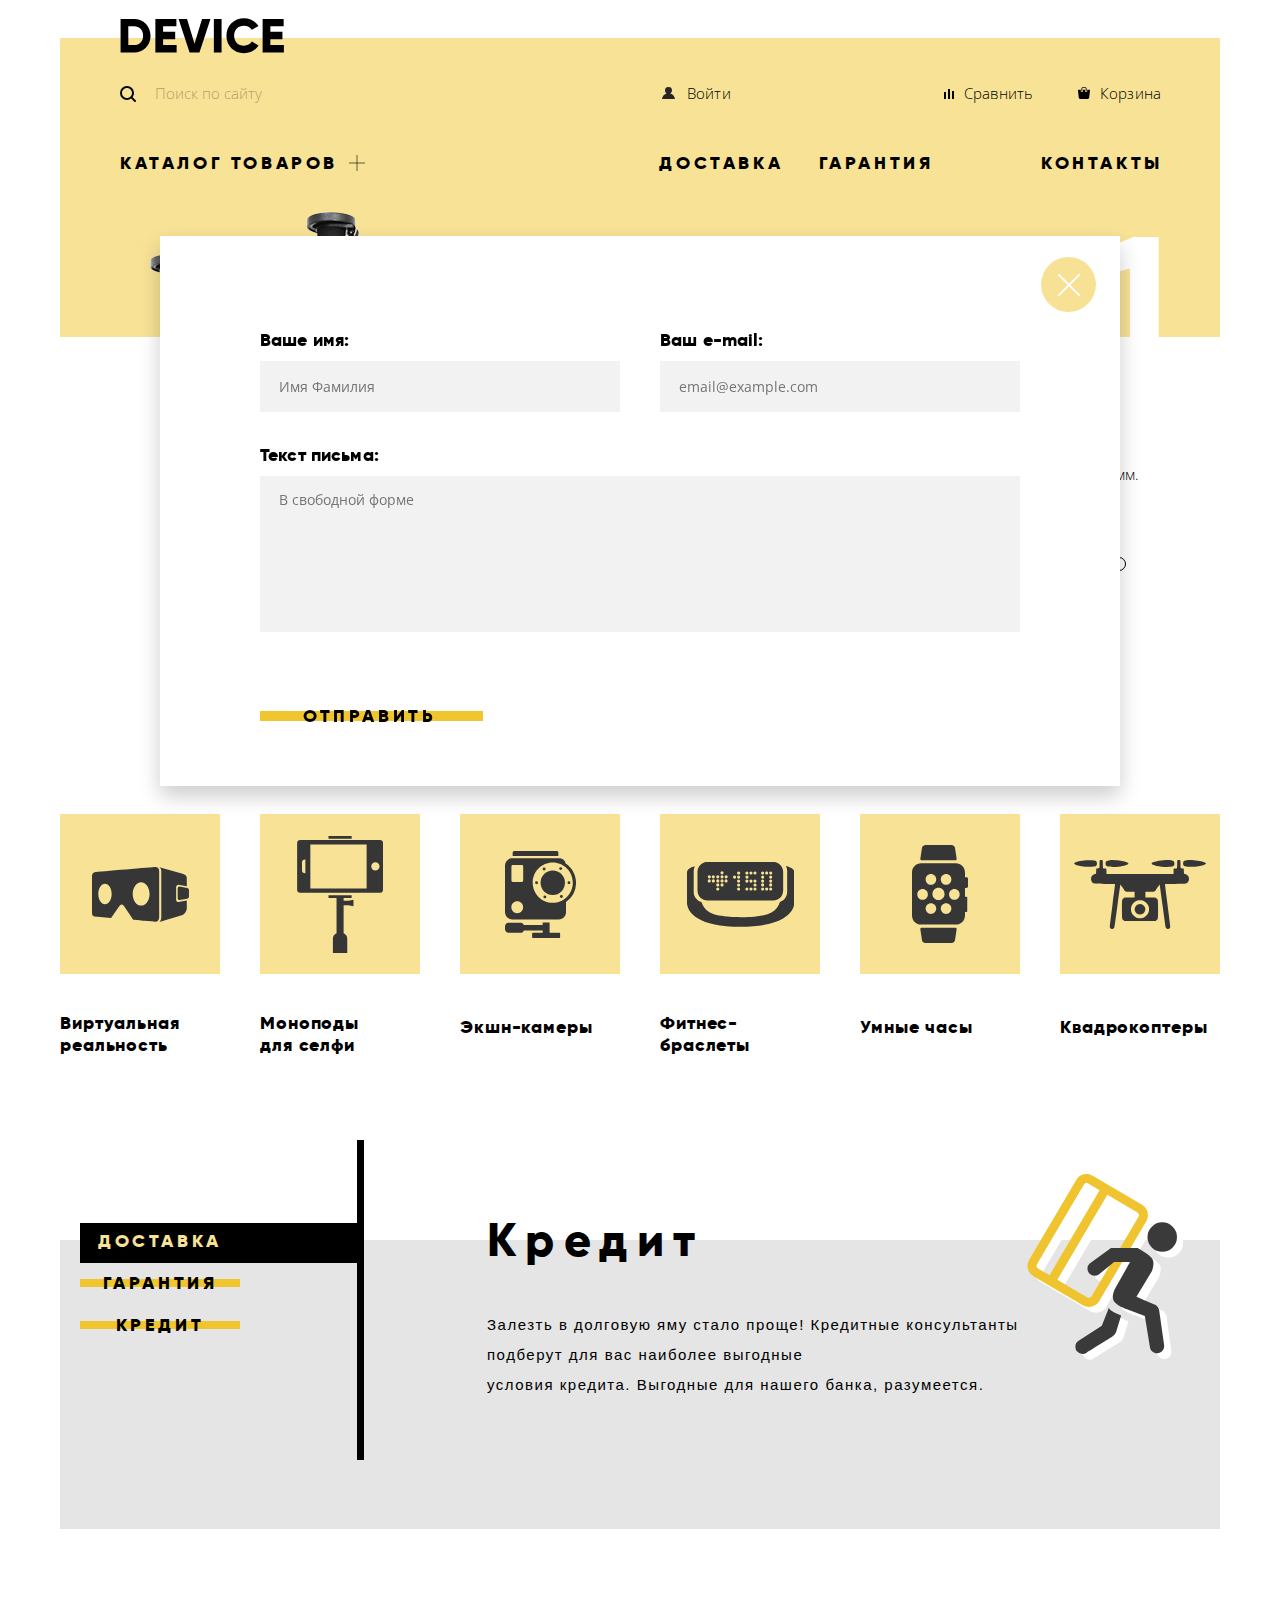
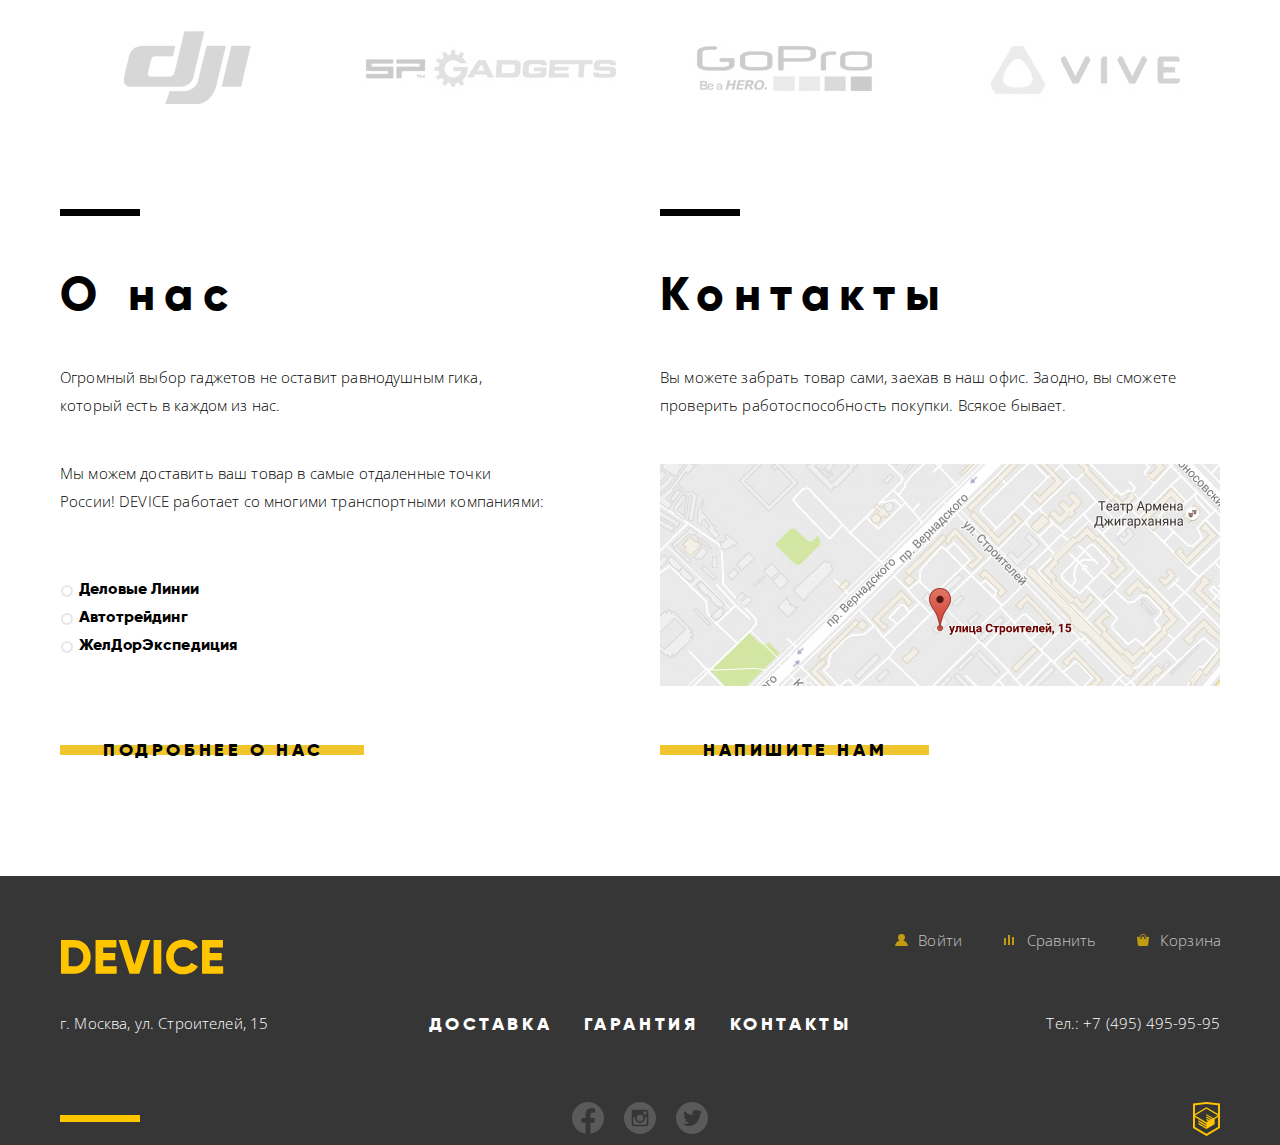
==== index.html @ 2d07f584 "дз Лайф-9 index.html" ====
<!DOCTYPE html>
<html class="page" lang="ru">

<head>
  <meta charset="utf-8">
  <title>HTML Academy: Девайс - Index</title>
  <link rel="icon" href="favicon.ico">
  <link rel="icon" href="img/icon.svg" type="image/svg+xml">
  <link rel="apple-touch-icon" href="img/logo-device-small.png">
  <link rel="manifest" href="manifest.webmanifest">
  <link rel="preconnect" href="https://fonts.gstatic.com">
  <link href="https://fonts.googleapis.com/css2?family=Open+Sans:wght@300;400&display=swap" rel="stylesheet">
  <link rel="stylesheet" href="css/normalize.css">
  <link rel="stylesheet" href="css/style.min.css">
</head>

<body class="page-body">

  <div class="grid-wrap">
    <div class="grid-wrap__main-header">
      <div class="container">
        <header class="main-header">
          <h1 class="visually-hidden">Интернет-магазин гаджетов "DEVICE"</h1>
          <a class="main-header-logo">
            <img class="main-header-logo__img" src="img/black-logo-device.svg" alt="DEVICE" width="164" height="36">
          </a>
          <nav class="user-nav">
            <div class="user-nav__user-item user-nav__user-item--search">
              <form class="user-nav__search" method="get" action="https://echo.htmlacademy.ru">
                <input class="user-nav__search-input" id="search" type="search" name="search"
                  placeholder="Поиск по сайту">
                <button class="user-nav__search-btn" type="submit">Найти</button>
                <label class="user-nav__search-label" for="search">
                  <span class="visually-hidden">Поиск:</span>
                </label>
              </form>
            </div>
            <div class="user-nav__user-item user-nav__user-item--login">
              <a class="user-nav__user-link user-nav__user-link--login" href="#">Войти</a>
            </div>
            <div class="user-nav__user-item user-nav__user-item--compare">
              <a class="user-nav__user-link user-nav__user-link--compare" href="#">Сравнить</a>
            </div>
            <div class="user-nav__user-item user-nav__user-item--cart">
              <a class="user-nav__user-link user-nav__user-link--cart" href="#">Корзина</a>
            </div>
          </nav>

          <nav class="main-nav">
            <ul class="main-nav__list">
              <li class="main-nav__item main-nav__item--catalog">
                <a class="main-nav__link main-nav__link--catalog" href="#">Каталог товаров</a>
                <div class="main-nav__sub-wrap">
                  <ul class="main-nav__sub-list">
                    <li class="main-nav__sub-column">
                      <a class="main-nav__sub-link" href="#">Виртуальная реальность</a>
                      <a class="main-nav__sub-link" href="catalog.html">Моноподы для селфи</a>
                      <a class="main-nav__sub-link" href="#">Экшн-камеры</a>
                    </li>
                    <li class="main-nav__sub-column">
                      <a class="main-nav__sub-link" href="#">Фитнес-браслеты</a>
                      <a class="main-nav__sub-link" href="#">Умные часы</a>
                    </li>
                    <li class="main-nav__sub-column">
                      <a class="main-nav__sub-link" href="#">Квадрокоптеры</a>
                    </li>
                  </ul>
                </div>
              </li>
              <li class="main-nav__item main-nav__item--delivery">
                <a class="main-nav__link main-nav__link--delivery" href="#">Доставка</a>
              </li>
              <li class="main-nav__item main-nav__item--warranty">
                <a class="main-nav__link main-nav__link--warranty" href="#">Гарантия</a>
              </li>
              <li class="main-nav__item main-nav__item--contacts">
                <a class="main-nav__link main-nav__linl--contacts">Контакты</a>
              </li>
            </ul>
          </nav>
        </header>
      </div>
    </div>
    <div class="grid-wrap__main">
      <main class="main-content">
        <div class="container">
          <section class="promo-slider">
            <h2 class="visually-hidden">Промо-слайдер</h2>
            <input class="promo-slider__input visually-hidden" id="promo-control-1" type="radio" name="promo-control"
              checked>
            <input class="promo-slider__input visually-hidden" id="promo-control-2" type="radio" name="promo-control">
            <input class="promo-slider__input visually-hidden" id="promo-control-3" type="radio" name="promo-control">
            <div class="promo-slider__controls">
              <label class="promo-slider__control" for="promo-control-1">
                <span class="visually-hidden">Первый</span>
              </label>
              <label class="promo-slider__control" for="promo-control-2">
                <span class="visually-hidden">Второй слайд</span>
              </label>
              <label class="promo-slider__control" for="promo-control-3">
                <span class="visually-hidden">Третий слайд</span>
              </label>
            </div>

            <div class="promo-slider__item promo-slider__item--01 promo-slider__item--active">
              <div class="promo-slider__img-wrap promo-slider__img-wrap--01">
                <img class="promo-slider__img--01" src="img/promo-slider-1.png" alt="Самая длинная палка для селфи"
                  width="384" height="486">
              </div>
              <div class="promo-slider__descr-wrap promo-slider__descr-wrap--01">
                <span class="promo-slider__descr-num">01</span>
                <h3 class="promo-slider__descr-title promo-slider__descr-title--01">
                  <span>Делай селфи,<br>как Бен Стиллер!</span>
                </h3>
                <p class="promo-slider__descr-text">Самая длинная палка для селфи доступна в нашем магазине.<br> Восемь
                  (Восемь,
                  Карл!) метров длиной и весом
                  всего 5 килограмм.</p>
                <a class="btn-more" href="#">Подробнее</a>
                <ul class="promo-slider__advantages-list--01">
                  <li class="promo-slider__advantages-col">
                    <h4 class="promo-slider__advantages-title">8,5 м</h4>
                    <span class="promo-slider__advantages-descr">Длина палки</span>
                  </li>
                  <li class="promo-slider__advantages-col">
                    <h4 class="promo-slider__advantages-title">5 кг</h4>
                    <span class="promo-slider__advantages-descr">Вес палки</span>
                  </li>
                  <li class="promo-slider__advantages-col">
                    <h4 class="promo-slider__advantages-title">Карбон</h4>
                    <span class="promo-slider__advantages-descr">Материал</span>
                  </li>
                </ul>
              </div>
            </div>
            <div class="promo-slider__item  promo-slider__item--02">
              <div class="promo-slider__img-wrap  promo-slider__img-wrap--02">
                <img class="promo-slider__img--02" src="img/promo-slider-2.png" alt="Фитнес-браслет" width="345"
                  height="485">
              </div>
              <div class="promo-slider__descr-wrap  promo-slider__descr-wrap--02">
                <span class="promo-slider__descr-num">02</span>
                <h3 class="promo-slider__descr-title promo-slider__descr-title--02">
                  <span>Худеем<br>правильно!</span>
                </h3>
                <p class="promo-slider__descr-text">Мотивирующие фитнес-браслеты помогут найти в себе силы<br> не
                  пропускать
                  занятия и соблюдать диету.</p>
                <a class="btn-more" href="#">Подробнее</a>
                <ul class="promo-slider__advantages-list--02">
                  <li class="promo-slider__advantages-col">
                    <h4 class="promo-slider__advantages-title">48 часов</h4>
                    <span class="promo-slider__advantages-descr">Без подзарядки</span>
                  </li>
                </ul>
              </div>
            </div>
            <div class="promo-slider__item  promo-slider__item--03">
              <div class="promo-slider__img-wrap  promo-slider__img-wrap--03">
                <img class="promo-slider__img--03" src="img/promo-slider-3.png" alt="Квадрокоптер" width="526"
                  height="334">
              </div>
              <div class="promo-slider__descr-wrap  promo-slider__descr-wrap--03">
                <span class="promo-slider__descr-num">03</span>
                <h3 class="promo-slider__descr-title promo-slider__descr-title--03">
                  <span>Порхает как бабочка, жалит как пчела!</span>
                </h3>
                <p class="promo-slider__descr-text">
                  Этот обычный, на первый взгляд, квадрокоптер оснащен мощным лазером, замаскированным под стандартную
                  камеру.
                </p>
                <a class="btn-more" href="#">Подробнее</a>
                <ul class="promo-slider__advantages-list--03">
                  <li class="promo-slider__advantages-col">
                    <h4 class="promo-slider__advantages-title">800 м</h4>
                    <span class="promo-slider__advantages-descr">Дальность полёта</span>
                  </li>
                  <li class="promo-slider__advantages-col">
                    <h4 class="promo-slider__advantages-title">50 м</h4>
                    <span class="promo-slider__advantages-descr">Радиус поражения</span>
                  </li>
                </ul>
              </div>
            </div>
          </section>

          <section class="main-goods">
            <h2 class="visually-hidden">Популярные товары</h2>
            <ul class="main-goods__list">
              <li class="main-goods__item">
                <a class="main-goods__item-link" href="#">
                  <div class="main-goods__item-wrap main-goods__item-wrap--vr">
                    <img class="main-goods__item-img" src="img/main-goods-vr.svg" alt="Очки VR" width="97" height="55">
                  </div>
                  <span class="main-goods__item-name">Виртуальная реальность</span>
                </a>
              </li>
              <li class="main-goods__item">
                <a class="main-goods__item-link" href="catalog.html">
                  <div class="main-goods__item-wrap  main-goods__item-wrap--selfie">
                    <img class="main-goods__item-img" src="img/main-goods-selfie.svg" alt="Монопод" width="86"
                      height="117">
                  </div>
                  <span class="main-goods__item-name">Моноподы<br> для селфи</span>
                </a>
              </li>
              <li class="main-goods__item">
                <a class="main-goods__item-link" href="#">
                  <div class="main-goods__item-wrap  main-goods__item-wrap--cam">
                    <img class="main-goods__item-img" src="img/main-goods-camera.svg" alt="Экшн-камера" width="71"
                      height="87">
                  </div>
                  <span class="main-goods__item-name">Экшн-камеры</span>
                </a>
              </li>
              <li class="main-goods__item">
                <a class="main-goods__item-link" href="#">
                  <div class="main-goods__item-wrap  main-goods__item-wrap--fit">
                    <img class="main-goods__item-img" src="img/main-goods-fitness.svg" alt="Фитнес-браслет" width="107"
                      height="65">
                  </div>
                  <span class="main-goods__item-name">Фитнес-браслеты</span>
                </a>
              </li>
              <li class="main-goods__item">
                <a class="main-goods__item-link" href="#">
                  <div class="main-goods__item-wrap  main-goods__item-wrap--watch">
                    <img class="main-goods__item-img" src="img/main-goods-watch.svg" alt="Умные часы" width="56"
                      height="98">
                  </div>
                  <span class="main-goods__item-name">Умные часы</span>
                </a>
              </li>
              <li class="main-goods__item">
                <a class="main-goods__item-link" href="#">
                  <div class="main-goods__item-wrap  main-goods__item-wrap--copter">
                    <img class="main-goods__item-img" src="img/main-goods-copter.svg" alt="Квадрокоптер" width="132"
                      height="69">
                  </div>
                  <span class="main-goods__item-name">Квадрокоптеры</span>
                </a>
              </li>
            </ul>
          </section>
        </div>



        <div class="container">
          <section class="services-accordion">
            <div class="services-accordion-wrap">
              <h2 class="visually-hidden">Наши сервисы</h2>

              <div class="services-accordion__controls-wrap">
                <input class="services-accordion__input  visually-hidden" id="services-control-1" type="radio"
                  name="services-control" checked>
                <input class="services-accordion__input  visually-hidden" id="services-control-2" type="radio"
                  name="services-control">
                <input class="services-accordion__input  visually-hidden" id="services-control-3" type="radio"
                  name="services-control">

                <div class="services-accordion__controls">
                  <label class="services-accordion__control services-accordion__control--active"
                    for="services-control-1">Доставка</label>
                  <label class="services-accordion__control" for="services-control-2">Гарантия</label>
                  <label class="services-accordion__control" for="services-control-3">Кредит</label>
                </div>
              </div>

              <div class="services-accordion__item  services-accordion__item--delivery">
                <h3 class="services-accordion__item-title">Доставка</h3>
                <p class="services-accordion__item-text">Мы с удовольствием доставим ваш товар прямо к вашему<br>
                  подъезду
                  совершенно бесплатно! Ведь мы неплохо
                  <br>
                  заработаем, поднимая его на ваш этаж.
                </p>
              </div>
              <div class="services-accordion__item  services-accordion__item--warranty ">
                <h3 class="services-accordion__item-title">Гарантия</h3>
                <p class="services-accordion__item-text">Если из-за возгорания купленного у нас товара у вас сгорит дом
                  &mdash;<br> не переживайте, мы выдадим вам
                  новый.<br>Товар, не дом, конечно же.</p>
              </div>
              <div class="services-accordion__item  services-accordion__item--credit services-accordion__item--active">
                <h3 class="services-accordion__item-title">Кредит</h3>
                <p class="services-accordion__item-text">Залезть в долговую яму стало проще! Кредитные консультанты<br>
                  подберут
                  для вас наиболее выгодные<br> условия
                  кредита. Выгодные для нашего банка, разумеется.</p>
              </div>
            </div>
          </section>
        </div>


        <div class="container">
          <section class="main-brands">
            <h2 class="visually-hidden">Популярные бренды</h2>
            <ul class="main-brands__list">
              <li class="main-brands__item">
                <a class="main-brands__link  main-brands__link--dji" href="#">
                  DJI
                </a>
              </li>
              <li class="main-brands__item">
                <a class="main-brands__link  main-brands__link--spg" href="#">
                  SP Gadgets
                </a>
              </li>
              <li class="main-brands__item">
                <a class="main-brands__link  main-brands__link--gopro" href="#">
                  GoPro
                </a>
              </li>
              <li class="main-brands__item">
                <a class="main-brands__link  main-brands__link--vive" href="#">
                  Vive
                </a>
              </li>
            </ul>
          </section>

          <section class="main-info-wrap">
            <h2 class="visually-hidden">Информация о "DEVICE"</h2>
            <article class="main-info">
              <h3 class="main-info__title">О нас</h3>
              <div class="main-info__descr">
                <p class="main-info__descr-text">Огромный выбор гаджетов не оставит равнодушным гика,<br> который есть в
                  каждом из нас.</p>
                <p class="main-info__descr-text">Мы можем доставить ваш товар в самые отдаленные точки<br> России!
                  DEVICE
                  работает со многими транспортными компаниями:</p>
              </div>
              <ul class="main-info__delivery-list">
                <li class="main-info__delivery-item">Деловые Линии</li>
                <li class="main-info__delivery-item">Автотрейдинг</li>
                <li class="main-info__delivery-item">ЖелДорЭкспедиция</li>
              </ul>
              <a class="btn-about" href="#">Подробнее о нас</a>
            </article>

            <section class="main-contacts">
              <h3 class="main-contacts__title">Контакты</h3>
              <p class="main-contacts__text">Вы можете забрать товар сами, заехав в наш офис. Заодно, вы сможете
                проверить
                работоспособность покупки.
                Всякое бывает.</p>
              <a class="main-contacts__map" href="#">
                <img class="main-contacts__map-img" src="img/main-contacts-map.jpg" alt="г. Москва, ул. Строителей, 15"
                  width="560" height="222">
              </a>
              <a class="main-contacts__btn btn-write-us" href="#">Напишите нам</a>
            </section>
          </section>
        </div>
      </main>
    </div>
    <div class="grid-wrap__main-footer">
      <footer class="main-footer">
        <div class="container">
          <div class="main-footer__logo-user-nav">
            <div class="main-footer__logo">
              <a class="main-footer__logo-link"><img class="main-footer__logo-img" src="img/yellow-logo-device.svg"
                  alt="DEVICE" width="164" height="36"></a>
            </div>
            <ul class="main-footer__user-list">
              <li class="main-footer__user-item  main-footer__user-item--login">
                <a class="main-footer__user-link  main-footer__user-link--login" href="#">Войти</a>
              </li>
              <li class="main-footer__user-item  main-footer__user-item--compare">
                <a class="main-footer__user-link  main-footer__user-link--compare" href="#">Сравнить</a>
              </li>
              <li class="main-footer__user-item  main-footer__user-item--cart">
                <a class="main-footer__user-link  main-footer__user-link--cart" href="#">Корзина</a>
              </li>
            </ul>
          </div>

          <div class="main-footer__address-services-tel">
            <address class="main-footer__address">
              г. Москва, ул. Строителей, 15
            </address>
            <div class="main-footer__services">
              <a class="main-footer__services-link  main-footer__services-link--delivery" href="#">Доставка</a>
              <a class="main-footer__services-link  main-footer__services-link--warranty" href="#">Гарантия</a>
              <a class="main-footer__services-link  main-footer__services-link--contacts" href="#">Контакты</a>
            </div>
            <a class="main-footer__phone" href="tel:+74954959595">Тел.: +7 (495) 495-95-95</a>
          </div>

          <div class="main-footer__social-copyright">
            <ul class="main-footer__social-list">
              <li class="main-footer__social-item">
                <a class="main-footer__social-link  main-footer__social-link--fb" href="#">
                  <svg width="32" height="32" viewBox="0 0 32 32" fill="none" xmlns="http://www.w3.org/2000/svg">
                    <path
                      d="M31.9973 16C31.9973 7.16267 24.8347 0 15.9987 0C7.16267 0 0 7.16267 0 16C0 23.984 5.85067 30.6027 13.4987 31.8027V20.624H9.43733V15.9987H13.4987V12.4747C13.4987 8.464 15.888 6.24933 19.5413 6.24933C21.292 6.24933 23.1227 6.56133 23.1227 6.56133V10.4987H21.1067C19.12 10.4987 18.5 11.732 18.5 12.9973V16H22.9373L22.228 20.6253H18.5V31.804C26.148 30.604 31.9987 23.9853 31.9987 16H31.9973Z"
                      fill="white" fill-opacity="0.3" />
                  </svg>
                  <span class="visually-hidden">Фейсбук</span>
                </a>
              </li>
              <li class="main-footer__social-item">
                <a class="main-footer__social-link  main-footer__social-link--inst" href="#">
                  <svg width="32" height="32" viewBox="0 0 32 32" fill="none" xmlns="http://www.w3.org/2000/svg">
                    <path
                      d="M21 16C21 17.3261 20.4732 18.5979 19.5355 19.5355C18.5979 20.4732 17.3261 21 16 21C14.6739 21 13.4021 20.4732 12.4645 19.5355C11.5268 18.5979 11 17.3261 11 16C11 15.715 11.03 15.4367 11.0817 15.1667H9.33333V21.8283C9.33333 22.2917 9.70833 22.6667 10.1717 22.6667H21.83C22.0521 22.6662 22.2649 22.5777 22.4217 22.4205C22.5786 22.2634 22.6667 22.0504 22.6667 21.8283V15.1667H20.9183C20.97 15.4367 21 15.715 21 16ZM16 19.3333C16.4378 19.3332 16.8714 19.2469 17.2759 19.0792C17.6803 18.9116 18.0478 18.6659 18.3574 18.3562C18.6669 18.0465 18.9124 17.6789 19.0799 17.2743C19.2473 16.8698 19.3334 16.4362 19.3333 15.9983C19.3332 15.5605 19.2469 15.1269 19.0792 14.7225C18.9116 14.318 18.6659 13.9505 18.3562 13.641C18.0465 13.3314 17.6789 13.0859 17.2743 12.9185C16.8698 12.751 16.4362 12.6649 15.9983 12.665C15.1141 12.6652 14.2661 13.0167 13.641 13.6421C13.0158 14.2676 12.6648 15.1157 12.665 16C12.6652 16.8843 13.0167 17.7322 13.6421 18.3574C14.2676 18.9825 15.1157 19.3336 16 19.3333ZM20 12.5H21.9983C22.1311 12.5 22.2584 12.4474 22.3525 12.3537C22.4465 12.2599 22.4996 12.1328 22.5 12V10.0017C22.5 9.86862 22.4471 9.74102 22.3531 9.64693C22.259 9.55285 22.1314 9.5 21.9983 9.5H20C19.8669 9.5 19.7393 9.55285 19.6453 9.64693C19.5512 9.74102 19.4983 9.86862 19.4983 10.0017V12C19.5 12.275 19.725 12.5 20 12.5ZM16 0C11.7565 0 7.68687 1.68571 4.68629 4.68629C1.68571 7.68687 0 11.7565 0 16C0 20.2435 1.68571 24.3131 4.68629 27.3137C7.68687 30.3143 11.7565 32 16 32C18.1012 32 20.1817 31.5861 22.1229 30.7821C24.0641 29.978 25.828 28.7994 27.3137 27.3137C28.7994 25.828 29.978 24.0641 30.7821 22.1229C31.5861 20.1817 32 18.1012 32 16C32 13.8989 31.5861 11.8183 30.7821 9.87706C29.978 7.93586 28.7994 6.17203 27.3137 4.68629C25.828 3.20055 24.0641 2.022 22.1229 1.21793C20.1817 0.413852 18.1012 0 16 0ZM24.3333 22.4817C24.3333 23.5 23.5 24.3333 22.4817 24.3333H9.51833C8.5 24.3333 7.66667 23.5 7.66667 22.4817V9.51833C7.66667 8.5 8.5 7.66667 9.51833 7.66667H22.4817C23.5 7.66667 24.3333 8.5 24.3333 9.51833V22.4817Z"
                      fill="white" fill-opacity="0.3" />
                  </svg>
                  <span class="visually-hidden">Инстаграм</span>
                </a>
              </li>
              <li class="main-footer__social-item">
                <a class="main-footer__social-link  main-footer__social-link--tw" href="#">
                  <svg width="32" height="32" viewBox="0 0 32 32" fill="none" xmlns="http://www.w3.org/2000/svg">
                    <path
                      d="M16 32C13.8333 32 11.7604 31.5781 9.78125 30.7344C7.80208 29.8906 6.09896 28.7552 4.67188 27.3281C3.24479 25.901 2.10938 24.1979 1.26562 22.2188C0.421875 20.2396 0 18.1667 0 16C0 13.8333 0.421875 11.7604 1.26562 9.78125C2.10938 7.80208 3.24479 6.09896 4.67188 4.67188C6.09896 3.24479 7.80208 2.10938 9.78125 1.26562C11.7604 0.421875 13.8333 0 16 0C18.1667 0 20.2396 0.421875 22.2188 1.26562C24.1979 2.10938 25.901 3.24479 27.3281 4.67188C28.7552 6.09896 29.8906 7.80208 30.7344 9.78125C31.5781 11.7604 32 13.8333 32 16C32 18.1667 31.5781 20.2396 30.7344 22.2188C29.8906 24.1979 28.7552 25.901 27.3281 27.3281C25.901 28.7552 24.1979 29.8906 22.2188 30.7344C20.2396 31.5781 18.1667 32 16 32ZM25.4062 8C25.2812 8.0625 25.0938 8.17708 24.8438 8.34375L24.2344 8.75L23.6562 9.0625L23 9.28125C22.2292 8.42708 21.2812 8 20.1562 8C17.7188 8 16.5 9.02083 16.5 11.0625V12.9062C13.1458 12.7396 10.5729 11.5104 8.78125 9.21875C8.26042 9.76042 8 10.3542 8 11C8 12.375 8.51042 13.4167 9.53125 14.125C9.40625 14.125 9.22917 14.1354 9 14.1562C8.77083 14.1771 8.58854 14.1771 8.45312 14.1562C8.31771 14.1354 8.16667 14.0833 8 14C8 14.9583 8.25521 15.7552 8.76562 16.3906C9.27604 17.026 9.97917 17.4375 10.875 17.625C10.6667 17.875 10.375 18 10 18C9.66667 18 9.375 17.9062 9.125 17.7188C9.125 18.5312 9.51562 19.1615 10.2969 19.6094C11.0781 20.0573 11.9583 20.2917 12.9375 20.3125C12.5625 20.875 12.0156 21.2969 11.2969 21.5781C10.5781 21.8594 9.8125 22 9 22C8.70833 22 8.30729 21.9271 7.79688 21.7812C7.28646 21.6354 7.02083 21.5625 7 21.5625C7.33333 22.2292 8.01562 22.8021 9.04688 23.2812C10.0781 23.7604 11.3854 24 12.9688 24C14.3646 24 15.6667 23.7552 16.875 23.2656C18.0833 22.776 19.1146 22.125 19.9688 21.3125C20.8229 20.5 21.5573 19.5729 22.1719 18.5312C22.7865 17.4896 23.2448 16.4115 23.5469 15.2969C23.849 14.1823 24 13.0833 24 12C24 11.9583 24.125 11.8698 24.375 11.7344C24.625 11.599 24.9167 11.4167 25.25 11.1875C25.5833 10.9583 25.8333 10.7188 26 10.4688C24.875 10.4688 24.125 10.4896 23.75 10.5312C24.4792 10.0938 25.0312 9.25 25.4062 8Z"
                      fill="white" fill-opacity="0.3" />
                  </svg>
                  <span class="visually-hidden">Твиттер</span>
                </a>
              </li>
            </ul>
            <a class="main-footer__copyright" href="https://htmlacademy.ru/intensive/htmlcss">
              <svg version="1.1" id="Layer_1" xmlns="http://www.w3.org/2000/svg"
                xmlns:xlink="http://www.w3.org/1999/xlink" x="0px" y="0px" width="26.943px" height="34.09px"
                viewBox="0 0 26.943 34.09" enable-background="new 0 0 26.943 34.09" xml:space="preserve" fill="#ffc600">
                <path
                  d="M13.62,0.017L13.472,0L0,1.412v24.661l13.473,8.017l13.43-7.99l0.042-0.025V1.412L13.62,0.017z M25.019,12.127L13.495,5.334 L13.494,5.23l-0.087,0.05l-0.088-0.056v0.109L1.925,12.118V3.147l11.548-1.212l11.547,1.212V12.127z M13.405,6.787L24.923,13.5 l-4.479,2.64l-7.093-4.221l-0.014,1.415l5.904,3.513l-0.86,0.507l-5.03-2.992l-0.014,1.415l3.827,2.275l-0.782,0.523l-3.031-1.787 l-0.014,1.413l1.853,1.091l-1.8,1.081L2.034,13.622L13.405,6.787z M1.925,15.127l11.411,6.791l0.016,1.044L5.41,18.234L5.395,19.65 l7.979,4.795l0.018,1.076l-7.973-4.74l-0.013,1.414l8.021,4.822l0.046,0.025l8.143-4.872l-0.011-5.177l3.415-2.036v10.021 L13.472,31.85L1.925,24.979V15.127z" />
              </svg>
              <span class="visually-hidden">HTML Academy</span>
            </a>
          </div>
        </div>
      </footer>
    </div>
  </div>

  <section class="popup-write-us">
    <h2 class="visually-hidden">Форма для обратной связи</h2>
    <div class="popup-write-us__wrap">
      <form class="popup-form" method="post" action="https://echo.htmlacademy.ru">
        <div class="popup-input-wrap  popup-input-wrap--name">
          <label class="popup-input-wrap__label" for="user-name">Ваше имя:</label>
          <input class="popup-input-wrap__input" type="text" id="user-name" name="user-name" placeholder="Имя Фамилия">
        </div>
        <div class="popup-input-wrap  popup-input-wrap--email">
          <label class="popup-input-wrap__label" for="user-email">Ваш e-mail:</label>
          <input class="popup-input-wrap__input" type="email" id="user-email" name="user-email"
            placeholder="email@example.com">
        </div>
        <div class="popup-input-wrap  popup-input-wrap--message">
          <label class="popup-input-wrap__label" for="user-message">Текст письма:</label>
          <textarea class="popup-input-wrap__textarea" id="user-message" name="user-message"
            placeholder="В свободной форме"></textarea>
        </div>
        <button class="btn-popup" type="submit">Отправить</button>
      </form>
      <button class="popup-write-us__close" type="button">
        <span class="visually-hidden">Закрыть</span>
      </button>
    </div>
  </section>

  <section class="popup-map">
    <h2 class="visually-hidden">Карта проезда</h2>
    <div class="popup-map__wrap">
      <iframe
        src="https://www.google.com/maps/embed?pb=!1m18!1m12!1m3!1d2249.112436988893!2d37.52821835204128!3d55.687032925863!2m3!1f0!2f0!3f0!3m2!1i1024!2i768!4f13.1!3m3!1m2!1s0x46b54cf65f5c8955%3A0x694710ccd55501e!2z0YPQuy4g0KHRgtGA0L7QuNGC0LXQu9C10LksIDE1LCDQnNC-0YHQutCy0LAsIDExOTMxMQ!5e0!3m2!1sru!2sru!4v1522064816436"
        width="994" height="593" style="border:0" allowfullscreen></iframe>
      <button class="popup-map__close" type="button">
        <span class="visually-hidden">Закрыть</span>
      </button>
    </div>
  </section>

</body>

</html>
---- css/style.min.css ----
@font-face{font-weight:800;font-family:Gilroy;font-style:normal;src:url(../fonts/gilroyextrabold.woff2) format("woff2"),url(../fonts/gilroyextrabold.woff) format("woff")}@font-face{font-weight:300;font-family:Gilroy;font-style:normal;src:url(../fonts/gilroylight.woff2) format("woff2"),url(../fonts/gilroylight.woff) format("woff")}:root{--basic-black:#000000;--basic-white:#ffffff;--special-yellow:#f7e296;--special-yellow-dark:#f0c52e;--special-dark:#363636;--basic-grey:#e5e5e5;--dark-grey:#dcdcdc;--special-grey:#ebebeb;--unit-grey:#f2f2f2;--unit-grey-dark:#eaeaea;--unit-red:#f6dada;--unit-grey-light:#e6e6e6;--grey-disabled:#a6a6a6;--unit-yellow:#ffc600;--popup-shadow:rgba(0, 0, 0, 0.2);--popup-map-shadow:rgba(0, 0, 0, 0.2);--toggle-color:#c4c4c4;--bar-color:#91C92F;--toggle-boxshadow-color:rgba(0, 0, 0, 0.18)}*{-webkit-box-sizing:border-box;box-sizing:border-box}.visually-hidden{position:absolute;width:1px;height:1px;margin:-1px;padding:0;overflow:hidden;border:0;clip:rect(0 0 0 0)}.page-body{font-weight:300;font-size:15px;line-height:30px;font-family:"Open Sans",Arial,sans-serif;color:var(--basic-black);letter-spacing:.01em;background-color:var(--basic-white)}.catalog{font-weight:300;font-size:15px;line-height:30px;font-family:"Open Sans",Arial,sans-serif;color:var(--basic-black);letter-spacing:.01em;background-color:var(--basic-white)}.grid-wrap{display:-ms-grid;display:grid;-ms-grid-rows:-webkit-min-content 1fr -webkit-min-content;-ms-grid-rows:min-content 1fr min-content;grid-template-rows:-webkit-min-content 1fr -webkit-min-content;grid-template-rows:min-content 1fr min-content}a{text-decoration:none}.container{width:1160px;margin:0 auto}.main-header{color:var(--basic-black);background-color:var(--special-yellow);background-image:-o-linear-gradient(top,var(--basic-white) 38px,var(--special-yellow) 38px);background-image:linear-gradient(to bottom,var(--basic-white) 38px,var(--special-yellow) 38px)}.main-header-logo{cursor:pointer;display:block;padding:18px 60px 15px}.main-header-logo:focus,.main-header-logo:hover{opacity:.6;-webkit-transition:all .2 linear;-o-transition:all .2 linear;transition:all .2 linear}.main-header-logo:active{opacity:.3}.main-header-logo__img{width:164px;height:36px}.user-nav{display:-webkit-box;display:-ms-flexbox;display:flex;flex-wrap:wrap;-webkit-box-pack:justify;-ms-flex-pack:justify;justify-content:space-between;width:1160px;padding:0 60px;margin-bottom:40px}.user-nav__user-item--search{width:542px;-webkit-box-sizing:border-box;box-sizing:border-box}.user-nav__search{position:relative;padding-left:25px}.user-nav__search-label{position:absolute;top:8px;left:0;width:20px;height:20px;background-image:url(../img/search.svg);background-repeat:no-repeat;cursor:pointer}.user-nav__search-label::before{content:"";position:absolute;bottom:-12px;left:0;display:none;width:400px;height:2px;background-color:var(--basic-black)}.user-nav__search-input{position:relative;width:320px;height:30px;margin-left:10px;padding:0;font-weight:300;font-size:15px;line-height:30px;font-family:"Open Sans",Arial,sans-serif;color:var(--basic-black);background-color:transparent;border:none;outline:0;cursor:pointer}.user-nav__search-input::-webkit-input-placeholder{color:var(--basic-black);opacity:.3}.user-nav__search-input::-moz-placeholder{color:var(--basic-black);opacity:.3}.user-nav__search-input:-ms-input-placeholder{color:var(--basic-black);opacity:.3}.user-nav__search-input::-ms-input-placeholder{color:var(--basic-black);opacity:.3}.user-nav__search-input::placeholder{color:var(--basic-black);opacity:.3}.user-nav__search-input:hover::-webkit-input-placeholder{color:var(--basic-black);opacity:.6}.user-nav__search-input:hover::-moz-placeholder{color:var(--basic-black);opacity:.6}.user-nav__search-input:hover:-ms-input-placeholder{color:var(--basic-black);opacity:.6}.user-nav__search-input:hover::-ms-input-placeholder{color:var(--basic-black);opacity:.6}.user-nav__search-input:hover::placeholder{color:var(--basic-black);opacity:.6}.user-nav__search-input:focus::-webkit-input-placeholder{font-size:0}.user-nav__search-input:focus::-moz-placeholder{font-size:0}.user-nav__search-input:focus:-ms-input-placeholder{font-size:0}.user-nav__search-input:focus::-ms-input-placeholder{font-size:0}.user-nav__search-input:focus::placeholder{font-size:0}.user-nav__search-input:focus~.user-nav__search-label::before{display:block}.user-nav__search-input:focus~.user-nav__search-btn{z-index:0;opacity:1}.user-nav__search-btn{position:absolute;top:-9px;left:330px;z-index:-1;width:85px;margin-top:auto;margin-bottom:auto;padding-top:14px;padding-bottom:14px;background:0 0;background-color:transparent;border:2px solid var(--basic-black);cursor:pointer;opacity:0}.user-nav__search-btn:hover{color:var(--basic-white);background-color:var(--basic-black);-webkit-transition:all .1s linear;-o-transition:all .1s linear;transition:all .1s linear}.user-nav__search-btn:focus{z-index:0;color:var(--basic-white);background-color:var(--basic-black);opacity:1;-webkit-transition:all .1s linear;-o-transition:all .1s linear;transition:all .1s linear}.user-nav__search-btn:active{color:var(--basic-white);opacity:.3}.user-nav__search-btn:focus~.user-nav__search-label::before{display:block}.user-nav__user-link{position:relative;color:var(--basic-dark)}.user-nav__user-link:hover{opacity:.6}.user-nav__user-link:hover::before{opacity:.6}.user-nav__user-link:active{opacity:.3}.user-nav__user-link:active::before{opacity:.3}.user-nav__user-link::before{content:"";position:absolute;width:13px;height:12px;background-repeat:no-repeat}.user-nav__user-item--login{width:282px;padding-left:25px;-webkit-box-sizing:border-box;box-sizing:border-box}.user-nav__user-item--compare{width:134px;padding-left:20px}.user-nav__user-item--cart{width:82px;padding-left:22px}.user-nav__user-link--login::before{bottom:4px;left:-25px;background-image:url(../img/black-user.svg)}.user-nav__user-link--profile::before{bottom:4px;left:-25px;background-image:url(../img/black-user.svg)}.user-nav__user-link--compare::before{bottom:2px;left:-20px;background-image:url(../img/black-compare.svg)}.user-nav__user-link--cart::before{bottom:4px;left:-22px;background-image:url(../img/black-cart.svg)}.user-nav__user-link--logout{margin-left:15px;color:var(--basic-black);opacity:.3}.user-nav__user-link--logout:hover{color:var(--basic-black);opacity:.6}.user-nav__user-link--logout:active{color:var(--basic-black);opacity:.1}.main-nav{padding:0 60px 13px}.main-nav__list{list-style:none;margin:0;padding:0;display:-webkit-box;display:-ms-flexbox;display:flex;-webkit-box-pack:justify;-ms-flex-pack:justify;justify-content:space-between;flex-wrap:wrap}.main-nav__link{font-weight:800;font-size:18px;line-height:24px;font-family:Gilroy,Arial,sans-serif;color:var(--basic-black);text-transform:uppercase;letter-spacing:.2em;cursor:pointer}.main-nav__link:hover{opacity:.6}.main-nav__link:active{opacity:.3}.main-nav__item--catalog{width:539px}.main-nav__item--delivery{width:159px}.main-nav__item--warranty{width:222px}.main-nav__item--contacts{width:119px}.main-nav__link--catalog{position:relative}.main-nav__link--catalog::before{content:"";position:absolute;right:-27px;bottom:10px;width:16px;height:2px;background-color:var(--basic-black);opacity:.3}.main-nav__link--catalog::after{content:"";position:absolute;right:-20px;bottom:3px;width:2px;height:16px;background-color:var(--basic-black);opacity:.3}.main-nav__item--catalog{position:relative}.main-nav__link--catalog{position:relative}.main-nav__sub-wrap{position:absolute;top:22px;left:-60px;display:none;width:1160px;background-color:var(--special-yellow);z-index:5}.main-nav__sub-wrap:hover{display:block}.main-nav__link--catalog:hover+.main-nav__sub-wrap{display:block}.main-nav__sub-list{list-style:none;margin:0;padding:0;display:-webkit-box;display:-ms-flexbox;display:flex;-webkit-box-pack:start;-ms-flex-pack:start;justify-content:start;padding-left:60px;padding-top:36px}.main-nav__sub-column{padding-bottom:26px}.main-nav__sub-column:nth-child(1){width:241px}.main-nav__sub-column:nth-child(2){width:178px}.main-nav__sub-column:nth-child(3){width:185px}.main-nav__sub-link{color:var(--basic-black);font-weight:300;font-size:15px;line-height:20px;display:block;padding-bottom:15px}.main-nav__sub-link:hover{opacity:.6}.main-nav__sub-link:active{opacity:.3}.promo-slider{position:relative;background-image:-o-linear-gradient(top,var(--special-yellow) 146px,var(--basic-white) 146px);background-image:linear-gradient(to bottom,var(--special-yellow) 146px,var(--basic-white) 146px);padding-bottom:14px}.promo-slider__controls{position:absolute;right:80px;bottom:158px;z-index:1;display:-webkit-box;display:-ms-flexbox;display:flex;-webkit-box-pack:justify;-ms-flex-pack:justify;justify-content:space-between;width:78px}.promo-slider__control{position:relative;display:block;width:26px}.promo-slider__control::before{content:"";position:absolute;display:block;top:-2px;left:-2px;width:12px;height:12px;border:1px solid var(--basic-black);border-radius:50%;cursor:pointer}.promo-slider__control::after{content:"";position:absolute;top:2px;left:2px;display:none;-webkit-box-sizing:border-box;box-sizing:border-box;width:6px;height:6px;border:1px solid var(--basic-black);border-radius:50%}.promo-slider__input[id=promo-control-1]:checked~.promo-slider__controls label[for=promo-control-1]::after,.promo-slider__input[id=promo-control-2]:checked~.promo-slider__controls label[for=promo-control-2]::after,.promo-slider__input[id=promo-control-3]:checked~.promo-slider__controls label[for=promo-control-3]::after{display:block}.promo-slider__item{display:-webkit-box;display:-ms-flexbox;display:flex;-webkit-box-pack:justify;-ms-flex-pack:justify;justify-content:space-between}.promo-slider__item--01,.promo-slider__item--02,.promo-slider__item--03{display:none}.promo-slider__item--active{display:-webkit-box;display:-ms-flexbox;display:flex}.promo-slider__img-wrap{width:600px}.promo-slider__img-wrap--01{padding-left:89px;padding-top:17px}.promo-slider__img-wrap--02{padding-left:116px;padding-top:42px}.promo-slider__img-wrap--03{padding-left:30px;padding-top:99px}.promo-slider__img--01{width:384px;height:486px}.promo-slider__descr-wrap{position:relative;width:560px;padding-top:110px}.promo-slider__descr-wrap::before{position:absolute;content:"";width:100px;height:7px;top:50px;left:0;background-color:var(--basic-white)}.promo-slider__descr-num{position:absolute;font-family:Gilroy,Arial,sans-serif;font-weight:800;font-size:179px;line-height:219px;text-transform:uppercase;color:var(--basic-white);top:0;left:330px;z-index:1}.promo-slider__descr-title{position:relative;margin-top:0;margin-bottom:27px;font-family:Gilroy,Arial,sans-serif;font-weight:800;font-size:47px;line-height:58px;color:var(--basic-black);z-index:3}.promo-slider__descr-text{font-family:"Open Sans",Arial,sans-serif;font-weight:300;font-size:15px;line-height:20px;color:var(--basic-black);margin-top:0;margin-bottom:51px}.btn-more{position:relative;z-index:1;display:inline-block;padding:9px 43px;font-weight:800;font-size:18px;line-height:22px;font-family:Gilroy,Arial,sans-serif;text-align:center;color:var(--basic-black);text-transform:uppercase;letter-spacing:.2em;background:0 0;border:none;cursor:pointer;margin-bottom:50px}.btn-more:active{color:var(--basic-black);opacity:.3}.btn-more::before{content:"";position:absolute;top:36%;left:0;z-index:-1;width:223px;height:10px;background-color:var(--special-yellow-dark)}.btn-more:focus::before,.btn-more:hover::before{top:0;height:42px;margin:0;-webkit-transition:all .3s linear;-o-transition:all .3s linear;transition:all .3s linear}.btn-more:active::before{top:0;height:42px;margin:0;color:var(--basic-black);opacity:.3;-webkit-transition:all .3s linear;-o-transition:all .3s linear;transition:all .3s linear}.promo-slider__advantages-list--01{list-style:none;margin:0;padding:0;display:-webkit-box;display:-ms-flexbox;display:flex;flex-wrap:wrap;-webkit-box-pack:justify;-ms-flex-pack:justify;justify-content:space-between;width:450px}.promo-slider__advantages-list--01 .promo-slider__advantages-col{width:147px}.promo-slider__advantages-title{font-family:Gilroy,Arial,sans-serif;font-weight:300;font-size:36px;line-height:42px;color:var(--basic-black);margin:0;padding-bottom:0 0 0 15px}.promo-slider__advantages-descr{font-family:Gilroy,Arial,sans-serif;font-weight:300;font-size:13px;line-height:15px;letter-spacing:.1em;color:var(--basic-black)}.promo-slider__advantages-list--02{list-style:none;margin:0;padding:0;display:-webkit-box;display:-ms-flexbox;display:flex;flex-wrap:wrap;-webkit-box-pack:justify;-ms-flex-pack:justify;justify-content:space-between;display:block;width:176px}.promo-slider__advantages-list--02 .promo-slider__advantages-col{width:176px;display:inline-block}.promo-slider__advantages-list--03{list-style:none;margin:0;padding:0;display:-webkit-box;display:-ms-flexbox;display:flex;flex-wrap:wrap;-webkit-box-pack:justify;-ms-flex-pack:justify;justify-content:space-between;width:332px}.promo-slider__advantages-list--03 .promo-slider__advantages-col{width:163px;display:inline-block}.main-goods{padding-top:97px;padding-bottom:65px}.main-goods__list{list-style:none;margin:0;padding:0;display:-webkit-box;display:-ms-flexbox;display:flex;-webkit-box-pack:justify;-ms-flex-pack:justify;justify-content:space-between}.main-goods__item{width:160px}.main-goods__item-wrap{-webkit-box-sizing:border-box;box-sizing:border-box;width:160px;height:160px;background-color:var(--special-yellow);margin-bottom:38px;display:-webkit-box;display:-ms-flexbox;display:flex;-webkit-box-pack:center;-ms-flex-pack:center;justify-content:center;-webkit-box-align:center;-ms-flex-align:center;align-items:center}.main-goods__item-wrap--vr img{width:97px;height:55px}.main-goods__item-wrap--selfie+p{width:100px}.main-goods__item-wrap--selfie img{width:86px;height:117px}.main-goods__item-wrap--cam img{width:71px;height:87px}.main-goods__item-wrap--fit img{width:107px;height:65px}.main-goods__item-wrap--watch img{width:56px;height:98px}.main-goods__item-wrap--copter img{width:132px;height:69px}.main-goods__item-link:focus .main-goods__item-wrap,.main-goods__item-link:hover .main-goods__item-wrap{background-color:var(--special-yellow-dark);-webkit-transition:all .2s linear;-o-transition:all .2s linear;transition:all .2s linear}.main-goods__item-link:active .main-goods__item-img,.main-goods__item-link:active .main-goods__item-name{opacity:.3}.main-goods__item-name{margin:0;padding:0;display:inline-block}.main-goods__item-name:active{opacity:.3}.main-goods__item-name{width:160px;font-family:Gilroy,Arial,sans-serif;font-weight:800;font-size:18px;line-height:22px;letter-spacing:.05em;color:var(--basic-black)}.services-accordion{position:relative;background-image:-o-linear-gradient(top,var(--basic-white) 115px,var(--basic-grey) 115px);background-image:linear-gradient(to bottom,var(--basic-white) 115px,var(--basic-grey) 115px);padding-bottom:129px}.services-accordion-wrap{display:-webkit-box;display:-ms-flexbox;display:flex;-webkit-box-pack:justify;-ms-flex-pack:justify;justify-content:space-between}.services-accordion__controls-wrap{width:304px;padding-top:98px;padding-left:20px}.services-accordion__control{position:relative;z-index:1;display:block;width:160px;height:22px;padding-top:7px;padding-bottom:7px;font-family:Gilroy,Arial,sans-serif;font-weight:800;font-size:18px;line-height:22px;letter-spacing:.2em;text-transform:uppercase;color:var(--basic-black);cursor:pointer;margin-bottom:20px;text-align:center}.services-accordion__control::before{content:"";position:absolute;top:14px;left:0;z-index:-1;width:160px;height:8px;background-color:var(--special-yellow-dark)}.services-accordion__control::after{content:"";position:absolute;top:0;left:100%;z-index:-1;width:0;height:40px;background-color:var(--basic-black)}.services-accordion__control:hover::before{top:0;height:40px;margin:0;-webkit-transition:all .3s linear;-o-transition:all .3s linear;transition:all .3s linear}.services-accordion__input[id=services-control-1]:checked~.services-accordion__controls label[for=services-control-1],.services-accordion__input[id=services-control-2]:checked~.services-accordion__controls label[for=services-control-2],.services-accordion__input[id=services-control-3]:checked~.services-accordion__controls label[for=services-control-3]{color:var(--special-yellow)}.services-accordion__input[id=services-control-1]:checked~.services-accordion__controls label[for=services-control-1]::before,.services-accordion__input[id=services-control-2]:checked~.services-accordion__controls label[for=services-control-2]::before,.services-accordion__input[id=services-control-3]:checked~.services-accordion__controls label[for=services-control-3]::before{background-color:var(--basic-black);height:40px;width:277px;top:0;left:0}.services-accordion__item{width:856px;display:none;padding-top:86px;padding-left:123px}.services-accordion__item--active{display:block}.services-accordion__item-title{font-family:Gilroy,Arial,sans-serif;font-weight:800;font-size:47px;line-height:58px;letter-spacing:.2em;color:var(--basic-black);margin:0;padding-bottom:41px}.services-accordion__item-text{font-family:"Opan Sans",Arial,sans-serif;font-weight:300;font-size:15px;line-height:30px;letter-spacing:.1em;margin:0}.services-accordion__item::before{position:absolute;content:"";width:7px;height:320px;top:15px;left:297px;background-color:var(--basic-black)}.services-accordion__item--delivery::after{position:absolute;content:"";display:block;width:136px;height:164px;background-image:url(../img/delivery.svg);background-repeat:no-repeat;top:85px;left:1001px}.services-accordion__item--warranty::after{position:absolute;content:"";display:block;width:170px;height:188px;background-image:url(../img/warranty.svg);background-repeat:no-repeat;top:62px;left:1010px}.services-accordion__item--credit::after{position:absolute;content:"";display:block;width:156px;height:188px;background-image:url(../img/credit.svg);background-repeat:no-repeat;top:49px;left:967px}.main-brands{padding-top:90px;padding-bottom:90px}.main-brands__list{display:-webkit-box;display:-ms-flexbox;display:flex;-webkit-box-pack:justify;-ms-flex-pack:justify;justify-content:space-between;list-style:none;margin:0;padding:0}.main-brands__link{display:block;font-size:0;width:260px;height:100px;opacity:.2}.main-brands__link:focus,.main-brands__link:hover{opacity:1;-webkit-transition:all .3s linear;-o-transition:all .3s linear;transition:all .3s linear}.main-brands__link--dji{background-color:var(--basic-grey);background-image:url(../img/main-brands-dji-gray.png)}.main-brands__link--dji:focus,.main-brands__link--dji:hover{background-image:url(../img/main-brands-dji.png)}.main-brands__link--spg{background-color:var(--basic-grey);background-image:url(../img/main-brands-spg-gray.png)}.main-brands__link--spg:focus,.main-brands__link--spg:hover{background-image:url(../img/main-brands-spg.png)}.main-brands__link--gopro{background-color:var(--basic-grey);background-image:url(../img/main-brands-gopro-gray.png)}.main-brands__link--gopro:focus,.main-brands__link--gopro:hover{background-image:url(../img/main-brands-gopro.png)}.main-brands__link--vive{background-color:var(--basic-grey);background-image:url(../img/main-brands-vive-gray.png)}.main-brands__link--vive:focus,.main-brands__link--vive:hover{background-image:url(../img/main-brands-vive.png)}.main-info-wrap{display:-webkit-box;display:-ms-flexbox;display:flex;-webkit-box-pack:justify;-ms-flex-pack:justify;justify-content:space-between;padding-bottom:105px}.main-info{position:relative;width:600px;padding-top:56px}.main-info::before{position:absolute;content:"";width:80px;height:7px;background-color:var(--basic-black);top:0;left:0}.main-contacts{position:relative;width:560px;padding-top:56px}.main-contacts::before{position:absolute;content:"";width:80px;height:7px;background-color:var(--basic-black);top:0;left:0}.main-info__title{font-family:Gilroy,Arial,sans-serif;font-weight:800;font-size:47px;line-height:58px;letter-spacing:.2em;color:var(--basic-black);margin-top:0;margin-bottom:40px}.main-info__descr-text{font-family:"Open Sans",Arial,sans-serif;font-style:normal;font-weight:300;font-size:15px;line-height:28px;color:var(--basic-black)}.main-info__descr-text:first-child{margin-bottom:40px}.main-info__descr-text:last-child{margin-bottom:60px}.main-info__delivery-list{list-style:none;margin:0 0 70px 0;padding:0 0 0 19px}.main-info__delivery-item{position:relative}.main-info__delivery-item::before{content:"";position:absolute;top:10px;left:-18px;width:8px;height:8px;border:2px solid var(--unit-grey-light);border-radius:50%}.main-info__delivery-item{font-family:Gilroy,Arial,sans-serif;font-style:normal;font-weight:800;font-size:16px;line-height:28px;color:var(--basic-black)}.main-contacts__title{font-family:Gilroy,Arial,sans-serif;font-style:normal;font-weight:800;font-size:47px;line-height:58px;letter-spacing:.2em;color:var(--basic-black);margin-top:0;margin-bottom:40px}.main-contacts__text{font-family:"Open Sans",Arial,sans-serif;font-style:normal;font-weight:300;font-size:15px;line-height:28px;color:var(--basic-black);margin-bottom:45px}.main-contacts__map{display:block;margin-bottom:43px;width:560px;height:222px}.main-contacts__map-img{background-color:var(--basic-white)}.btn-about{position:relative;z-index:1;display:inline-block;padding:9px 43px;font-weight:800;font-size:18px;line-height:24px;font-family:Gilroy,Arial,sans-serif;text-align:center;color:var(--basic-black);text-transform:uppercase;letter-spacing:.2em;background:0 0;border:none;cursor:pointer}.btn-about:active{color:var(--basic-black);opacity:.3}.btn-about::before{content:"";position:absolute;top:39%;left:0;z-index:-1;width:304px;height:10px;background-color:var(--special-yellow-dark)}.btn-about:focus::before,.btn-about:hover::before{top:0;height:42px;margin:0;-webkit-transition:all .3s linear;-o-transition:all .3s linear;transition:all .3s linear}.btn-about:active::before{top:0;height:42px;margin:0;color:var(--basic-black);opacity:.3;-webkit-transition:all .3s linear;-o-transition:all .3s linear;transition:all .3s linear}.btn-write-us{position:relative;z-index:1;display:inline-block;padding:9px 43px;font-weight:800;font-size:18px;line-height:24px;font-family:Gilroy,Arial,sans-serif;text-align:center;color:var(--basic-black);text-transform:uppercase;letter-spacing:.2em;background-color:none;border:none;cursor:pointer}.btn-write-us:active{color:var(--basic-black);opacity:.3}.btn-write-us::before{content:"";position:absolute;top:39%;left:0;z-index:-1;width:269px;height:10px;background-color:var(--special-yellow-dark)}.btn-write-us:focus::before,.btn-write-us:hover::before{top:0;height:42px;margin:0;-webkit-transition:all .3s linear;-o-transition:all .3s linear;transition:all .3s linear}.btn-write-us:active::before{top:0;height:42px;margin:0;color:var(--basic-black);opacity:.3;-webkit-transition:all .3s linear;-o-transition:all .3s linear;transition:all .3s linear}.main-footer{background-color:var(--special-dark);padding-top:49px}.main-footer__logo-user-nav{display:-webkit-box;display:-ms-flexbox;display:flex;flex-wrap:wrap;-webkit-box-pack:justify;-ms-flex-pack:justify;justify-content:space-between;margin-bottom:29px}.main-footer__logo{width:163px}.main-footer__logo{padding-top:14px}.main-footer__logo-link{cursor:pointer}.main-footer__logo-img{width:164px;height:36px}.main-footer__logo:hover{opacity:.6;-webkit-transition:all .2s linear;-o-transition:all .2s linear;transition:all .2s linear}.main-footer__logo a:active{opacity:.3}.main-footer__user-list{display:-webkit-box;display:-ms-flexbox;display:flex;-webkit-box-pack:end;-ms-flex-pack:end;justify-content:flex-end;width:997px;list-style:none;margin:0;padding:0}.main-footer__user-item:nth-child(1){display:-webkit-box;display:-ms-flexbox;display:flex;width:-webkit-max-content;width:-moz-max-content;width:max-content;padding-left:23px;padding-top:5px}.main-footer__user-link--logout{margin-left:26px}.main-footer__user-item:nth-child(2){display:-webkit-box;display:-ms-flexbox;display:flex;width:91px;padding-left:23px;padding-top:5px;margin-left:42px}.main-footer__user-item:nth-child(3){display:-webkit-box;display:-ms-flexbox;display:flex;width:83px;padding-left:23px;padding-top:5px;margin-left:42px}.main-footer__user-link{position:relative;color:var(--basic-white);opacity:.7;font-family:"Open Sans",Arial,sans-serif;font-weight:300;font-size:15px;line-height:20px;color:var(--basic-white)}.main-footer__user-link:hover{color:var(--basic-white);opacity:1}.main-footer__user-link:active{color:var(--basic-white);opacity:.3}.main-footer__user-link:hover::before{opacity:.6}.main-footer__user-link:active::before{opacity:.3}.main-footer__user-link--login::before{position:absolute;content:"";width:13px;height:14px;top:4px;left:-23px;background-image:url(../img/yellow-user.svg);background-repeat:no-repeat}.main-footer__user-link--profile::before{position:absolute;content:"";width:13px;height:14px;top:4px;left:-26px;background-image:url(../img/yellow-user.svg);background-repeat:no-repeat}.main-footer__user-link--compare::before{position:absolute;content:"";width:13px;height:14px;top:5px;left:-23px;background-image:url(../img/yellow-compare.svg);background-repeat:no-repeat}.main-footer__user-link--cart::before{position:absolute;content:"";width:13px;height:14px;top:4px;left:-23px;background-image:url(../img/yellow-cart.svg);background-repeat:no-repeat}.main-footer__address-services-tel{display:-webkit-box;display:-ms-flexbox;display:flex;flex-wrap:wrap;-webkit-box-pack:justify;-ms-flex-pack:justify;justify-content:space-between;margin-bottom:67px}.main-footer__address{font-family:"Open Sans",Arial,sans-serif;font-style:normal;font-weight:300;font-size:15px;line-height:20px;color:var(--basic-white);width:368px}.main-footer__services{width:423px;display:-webkit-box;display:-ms-flexbox;display:flex;-webkit-box-pack:justify;-ms-flex-pack:justify;justify-content:space-between}.main-footer__services-link{font-family:Gilroy,Arial,sans-serif;font-style:normal;font-weight:800;font-size:18px;line-height:22px;letter-spacing:.2em;text-transform:uppercase;color:var(--basic-white)}.main-footer__copyright a:focus,.main-footer__copyright a:hover,.main-footer__phone a:focus,.main-footer__phone a:hover,.main-footer__services-link:focus,.main-footer__services-link:hover{opacity:.6;-webkit-transition:all .2s linear;-o-transition:all .2s linear;transition:all .2s linear}.main-footer__copyright a:active,.main-footer__phone a:active,.main-footer__services-link:active{opacity:.3}.main-footer__phone{font-family:"Open Sans",Arial,sans-serif;font-style:normal;font-weight:300;font-size:15px;line-height:20px;color:var(--basic-white);display:inline-block;width:368px;text-align:right}.main-footer__social-copyright{display:-webkit-box;display:-ms-flexbox;display:flex;-webkit-box-pack:justify;-ms-flex-pack:justify;justify-content:space-between;position:relative}.main-footer__social-copyright::before{position:absolute;content:"";width:80px;height:7px;background-color:var(--unit-yellow);top:13px;left:0}.main-footer__social-list{list-style:none;margin:0;padding:0;display:-webkit-box;display:-ms-flexbox;display:flex;flex-wrap:wrap;-webkit-box-pack:justify;-ms-flex-pack:justify;justify-content:space-between;width:648px;padding-left:512px}.main-footer__social-link svg{opacity:.6}.main-footer__social-link:focus svg,.main-footer__social-link:hover svg{opacity:1;-webkit-transition:all .2s linear;-o-transition:all .2s linear;transition:all .2s linear}.main-footer__social-link:active svg{opacity:.3}.main-footer__social-link span{font-size:0}.main-footer__copyright{text-align:right}.main-footer__copyright svg{opacity:1;cursor:pointer}.main-footer__copyright svg:focus,.main-footer__copyright svg:hover{opacity:.6;-webkit-transition:all .2s linear;-o-transition:all .2s linear;transition:all .2s linear}.main-footer__copyright svg:active{opacity:.3;-webkit-transition:all .2s linear;-o-transition:all .2s linear;transition:all .2s linear}.main-footer__copyright span{font-size:0}.popup-write-us{position:fixed;top:236px;left:50%;transform:translateX(-50%);z-index:10;width:960px;height:550px;background-color:var(--basic-white);-webkit-box-shadow:0 10px 20px var(--popup-shadow);box-shadow:0 10px 20px var(--popup-shadow)}.popup-write-us__wrap{position:relative;padding:93px 100px 76px}.popup-form{display:-webkit-box;display:-ms-flexbox;display:flex;-webkit-box-pack:justify;-ms-flex-pack:justify;justify-content:space-between;-ms-flex-wrap:wrap;flex-wrap:wrap}.popup-input-wrap__label{display:block;margin-bottom:10px}.popup-input-wrap--message{margin-top:32px}.popup-input-wrap__input{width:360px}.popup-write-us__close{position:absolute;top:-480px;left:781px}.popup-input-wrap__label{font-family:Gilroy,Arial,sans-serif;font-style:normal;font-weight:800;font-size:18px;line-height:22px;color:var(--basic-black)}.popup-input-wrap__input{padding:16px 19px;font-family:"Open Sans",Arial,sans-serif;font-weight:400;font-size:14px;line-height:19px;color:rgba(0,0,0,.4);background-color:var(--unit-grey);border:none;outline:0}.popup-input-wrap__textarea{width:760px;min-height:156px;padding:14px 19px;font-family:"Open Sans",Arial,sans-serif;font-weight:400;font-size:14px;line-height:19px;color:rgba(0,0,0,.4);background-color:var(--unit-grey);border:none;resize:none;outline:0;margin-bottom:54px}.popup-write-us input:hover,.popup-write-us textarea:hover{background-color:var(--unit-grey-dark)}.popup-write-us input:focus,.popup-write-us textarea:focus{background-color:var(--basic-white);border:3px solid var(--special-yellow)}.popup-write-us input:invalid{background-color:var(--unit-red)}.btn-popup{position:relative;z-index:1;display:inline-block;padding:9px 43px;font-weight:800;font-size:18px;line-height:24px;font-family:Gilroy,Arial,sans-serif;text-align:center;color:var(--basic-black);text-transform:uppercase;letter-spacing:.2em;background:0 0;border:none;cursor:pointer}.btn-popup:active{color:var(--basic-black);opacity:.3}.btn-popup::before{content:"";position:absolute;top:39%;left:0;z-index:-1;width:223px;height:10px;background-color:var(--special-yellow-dark)}.btn-popup:focus::before,.btn-popup:hover::before{top:0;height:42px;margin:0;-webkit-transition:all .3s linear;-o-transition:all .3s linear;transition:all .3s linear}.btn-popup:active::before{top:0;height:42px;margin:0;color:var(--basic-black);opacity:.3;-webkit-transition:all .3s linear;-o-transition:all .3s linear;transition:all .3s linear}.popup-map__close,.popup-write-us__close{position:relative;width:55px;height:55px;background-color:var(--special-yellow-dark);border:none;border-radius:50%;cursor:pointer;opacity:.5}.popup-map__close::before,.popup-write-us__close::before{content:"";position:absolute;top:50%;left:50%;width:2px;height:30px;background-color:var(--basic-white);-webkit-transform:translate(-50%,-50%) rotate(45deg);-ms-transform:translate(-50%,-50%) rotate(45deg);transform:translate(-50%,-50%) rotate(45deg)}.popup-map__close::after,.popup-write-us__close::after{content:"";position:absolute;top:50%;left:50%;width:2px;height:30px;background-color:var(--basic-white);-webkit-transform:translate(-50%,-50%) rotate(135deg);-ms-transform:translate(-50%,-50%) rotate(135deg);transform:translate(-50%,-50%) rotate(135deg)}.popup-map__close:hover,.popup-write-us__close:hover{opacity:1;-webkit-transition:all .2s linear;-o-transition:all .2s linear;transition:all .2s linear}.popup-map__close:active,.popup-write-us__close:active{opacity:.3}.popup-map{position:fixed;top:236px;left:50%;transform:translateX(-50%);z-index:10;display:none;width:994px;height:593px;background-color:var(--basic-white);-webkit-box-shadow:0 10px 20px var(--popup-map-shadow);box-shadow:0 10px 20px var(--popup-map-shadow)}.popup-map__close{position:absolute;top:42px;left:916px}.page-content__title-wrap{background-image:-o-linear-gradient(top,var(--special-yellow) 34px,var(--basic-white) 34px);background-image:linear-gradient(to bottom,var(--special-yellow) 34px,var(--basic-white) 34px);padding-top:78px;padding-bottom:39px;padding-left:60px}.page-content__title{font-family:Gilroy,Arial,sans-serif;font-weight:800;font-size:47px;line-height:58px;color:var(--basic-black);margin:0 0 29px 0}.breadcrumbs__list{display:-webkit-box;display:-ms-flexbox;display:flex;list-style:none;margin:0;padding:0}.breadcrumbs__item{font-family:"Open Sans",Arial,sans-serif;font-weight:300;font-size:14px;line-height:19px;position:relative;padding-right:40px}.breadcrumbs__item::before{position:absolute;content:"";top:7px;right:17px;width:5px;height:8px;background-image:url(../img/breadcrumbs-arrow.svg);background-repeat:no-repeat}.breadcrumbs__item:last-child::before{display:none}.breadcrumbs__item-link{color:var(--basic-black);opacity:.3}.breadcrumbs__item-link:hover{opacity:.6}.breadcrumbs__item-link:active{opacity:.1}.page-content-top{display:-ms-grid;display:grid;-ms-grid-columns:1fr 328px 832px 1fr;grid-template-columns:1fr 328px 832px 1fr}.page-content-top::before{content:"";width:100%;height:100%;background-color:var(--dark-grey)}.sidebar-top{position:relative;width:100%;background-color:var(--dark-grey);padding:23px 0}.goods-top{width:100%;background-color:var(--basic-grey)}.page-content-top::after{content:"";width:100%;height:100%;background-color:var(--basic-grey)}.sidebar-title{font-family:Gilroy,Arial,sans-serif;font-weight:800;font-size:16px;line-height:20px;letter-spacing:.1em;text-transform:uppercase;color:var(--basic-black);background-color:var(--dark-grey);display:block;position:relative;margin:0}.goods-sort{display:-webkit-box;display:-ms-flexbox;display:flex;-webkit-box-pack:justify;-ms-flex-pack:justify;justify-content:space-between;background-color:var(--basic-grey);position:relative;padding-top:20px;padding-bottom:20px;padding-left:72px}.goods-sort__title{font-family:Gilroy,Arial,sans-serif;font-weight:800;font-size:16px;line-height:20px;letter-spacing:.1em;text-transform:uppercase;color:var(--basic-black);padding:0;margin:0;width:200px;display:-webkit-box;display:-ms-flexbox;display:flex;-webkit-box-align:center;-ms-flex-align:center;align-items:center}.goods-sort__list{list-style:none;margin:0;padding:0;display:-webkit-box;display:-ms-flexbox;display:flex;flex-wrap:wrap;-webkit-box-pack:start;-ms-flex-pack:start;justify-content:flex-start;width:511px}.goods-sort__list-item{margin:0;padding:0;margin-right:31px;display:-webkit-box;display:-ms-flexbox;display:flex;-webkit-box-align:center;-ms-flex-align:center;align-items:center}.goods-sort__list-link{font-family:"Open Sans",Arial,sans-serif;font-weight:400;font-size:14px;line-height:19px;color:var(--basic-black);opacity:.3;margin:0;padding:0;-webkit-box-align:start;-ms-flex-align:start;align-items:flex-start}.goods-sort__list-link--active{opacity:1}.goods-sort__list-link:hover{opacity:.6}.goods-sort__list-link:active{opacity:1}.goods-sort__arrow-list{list-style:none;margin:0;padding:0 4px 0 0;display:-webkit-box;display:-ms-flexbox;display:flex;-webkit-box-pack:justify;-ms-flex-pack:justify;justify-content:space-between;width:49px}.goods-sort__arrow-link{width:11px;height:10px;opacity:.3}.goods-sort__arrow-link.goods-sort__arrow-link--active{opacity:1}.goods-sort__arrow-link:hover{opacity:.6}.goods-sort__item--active .goods-sort__link{opacity:1}.page-content-wrap{display:-ms-grid;display:grid;-ms-grid-columns:1fr 328px 832px 1fr;grid-template-columns:1fr 328px 832px 1fr}.page-content-wrap::before{content:"";width:100%;height:100%;background-color:var(--basic-grey)}.page-content-wrap::after{content:"";width:100%;height:100%;background-color:var(--basic-white)}.sidebar{background-color:var(--basic-grey)}.filter{padding-top:70px}.filter__item{border:0 none;margin:0;padding:0}.filter__item:nth-child(1){margin-bottom:37px}.filter__item:nth-child(2){margin-bottom:24px}.filter__item:nth-child(3){margin-bottom:38px}.filter__item-title{position:relative;font-family:Gilroy,Arial,sans-serif;font-weight:800;font-size:14px;line-height:17px;letter-spacing:.1em;color:var(--basic-black);padding:0;margin:0 0 20px 0;padding-top:16px}.filter__item:nth-child(2) .filter__item-title{margin-bottom:27px}.filter__item:nth-child(3) .filter__item-title{margin-bottom:27px}.filter__item-title::before{position:absolute;content:"";top:0;left:0;width:200px;height:2px;background-color:var(--basic-black)}.range-filter{width:260px}.range-controls{position:relative;margin-bottom:17px;padding-top:10px}.scale{height:2px;width:200px;background-color:var(--basic-black);opacity:.2}.bar{width:67%;height:2px;background:var(--bar-color)}.toggle{position:absolute;top:0;left:0;width:4px;height:4px;padding:0;background-color:var(--toggle-color);border:8px solid var(--basic-white);border-radius:50%;-webkit-box-shadow:0 2px 2px var(--toggle-boxshadow-color);box-shadow:0 2px 2px var(--toggle-boxshadow-color);cursor:pointer;-webkit-box-sizing:content-box;box-sizing:content-box}.toggle-min{left:0}.toggle-max{left:124px}.price-controls{display:-webkit-box;display:-ms-flexbox;display:flex;-webkit-box-pack:justify;-ms-flex-pack:justify;justify-content:space-between}.max-price,.min-price{font-family:Gilroy,Arial,sans-serif;font-weight:300;font-size:14px;line-height:16px;color:var(--basic-black)}.max-price__input,.min-price__input{font-family:inherit;font-weight:inherit;font-size:inherit;line-height:inherit;width:37px;margin:0;color:var(--basic-black);border:none;border-radius:5px;background-color:transparent}.max-price__text,.min-price__text{margin:0;padding:0}.max-price{margin-right:39%}.filter__checkbox-list{list-style:none;margin:0;padding:0}.filter__checkbox-item{margin-bottom:10px}.filter__checkbox-label{font-family:"Open Sans",Arial,sans-serif;font-weight:300;font-size:14px;line-height:19px;color:var(--basic-black);cursor:pointer;margin:0;padding-left:42px;position:relative}.checkbox-off,.checkbox-on{position:absolute;top:-4px;left:0}.checkbox-on{display:none}.filter__checkbox-input:checked~.filter__checkbox-label .checkbox-off{display:none}.filter__checkbox-input:checked~.filter__checkbox-label .checkbox-on{display:inline-block}.checkbox-off:hover,.checkbox-on:hover,.filter__checkbox-label{opacity:.6}.filter__checkbox-input:checked:disabled+.filter__checkbox-label,.filter__checkbox-input:checked:disabled+.filter__checkbox-label .checkbox-off,.filter__checkbox-input:checked:disabled+.filter__checkbox-label .checkbox-on,.filter__checkbox-input:disabled+.filter__checkbox-label,.filter__checkbox-input:disabled+.filter__checkbox-label .checkbox-off,.filter__checkbox-input:disabled+.filter__checkbox-label .checkbox-on{color:var(--grey-disabled)}.filter__radio-list{list-style:none;margin:0;padding:0}.filter__radio-item{margin:0}.filter__radio-item:first-child{margin-bottom:11px}.filter__radio-label{position:relative;font-family:"Open Sans",Arial,sans-serif;font-weight:300;font-size:14px;line-height:19px;color:var(--basic-black);cursor:pointer;padding-left:40px;margin:0}.radio-on{display:none}.filter__radio-input:checked~.filter__radio-label .radio-off{display:none}.filter__radio-input:checked~.filter__radio-label .radio-on{display:inline-block}.radio-off,.radio-on{position:absolute;top:-3px;left:0}.filter__radio-input:checked+.filter__radio-label::after{display:block}.filter__radio-label,.radio-off:hover,.radio-on:hover{opacity:.6}.filter__radio-input:checked:disabled+.filter__radio-label,.filter__radio-input:checked:disabled+.filter__radio-label .radio-off,.filter__radio-input:checked:disabled+.filter__radio-label .radio-on,.filter__radio-input:disabled+.filter__radio-label,.filter__radio-input:disabled+.filter__radio-label .radio-off,.filter__radio-input:disabled+.filter__radio-label .radio-on{color:var(--grey-disabled)}.btn-sidebar{position:relative;z-index:1;display:inline-block;padding:9px 43px;font-weight:800;font-size:18px;line-height:24px;font-family:Gilroy,Arial,sans-serif;color:var(--basic-black);text-transform:uppercase;letter-spacing:.2em;background:0 0;border:none;cursor:pointer}.btn-sidebar:active{color:var(--basic-black);opacity:.3}.btn-sidebar::before{content:"";position:absolute;top:38%;left:0;z-index:-1;width:205px;height:10px;background-color:var(--special-yellow-dark)}.btn-sidebar:focus::before,.btn-sidebar:hover::before{top:0;height:42px;margin:0;-webkit-transition:all .3s linear;-o-transition:all .3s linear;transition:all .3s linear}.btn-sidebar:active::before{top:0;height:42px;margin:0;color:var(--basic-black);opacity:.3;-webkit-transition:all .3s linear;-o-transition:all .3s linear;transition:all .3s linear}.goods{padding-bottom:78px}.goods-list{display:-webkit-box;display:-ms-flexbox;display:flex;-ms-flex-wrap:wrap;flex-wrap:wrap;-webkit-box-pack:justify;-ms-flex-pack:justify;justify-content:space-between;width:832px;padding-top:69px;padding-left:72px}.goods-item{position:relative;width:360px;margin:0}.goods-item:nth-child(2n){margin-right:0}.goods-item__img-wrap{position:relative;width:360px;height:380px}.goods-item__img{width:360px;height:380px;background-color:var(--basic-grey)}.goods-item__info{display:-webkit-box;display:-ms-flexbox;display:flex;-webkit-box-pack:justify;-ms-flex-pack:justify;justify-content:space-between;height:122px;padding-top:31px}.goods-item__info-text{font-family:Gilroy,Arial,sans-serif;font-weight:800;font-size:18px;line-height:22px;letter-spacing:.05em;width:270px;margin:0}.goods-item__info-link{color:var(--basic-black)}.goods-item__price{font-family:Gilroy,Arial,sans-serif;font-weight:300;font-size:16px;line-height:18px;letter-spacing:.05em;color:var(--basic-black);padding-top:3px}.goods-item__hover{position:absolute;top:0;left:0;display:none;width:360px;height:380px;padding:169px 90px 130px;text-align:center;background-color:var(--basic-grey);opacity:.7}.goods-item__hover-btn{width:200px;margin-bottom:6px;margin-left:-11px;position:relative;z-index:1;display:block;padding-top:10px;padding-bottom:10px;font-weight:800;font-size:18px;line-height:24px;font-family:Gilroy,Arial,sans-serif;text-align:center;color:var(--basic-black);text-transform:uppercase;letter-spacing:.2em;background:0 0;border:none;cursor:pointer}.goods-item__add{font-family:"Open Sans",Arial,sans-serif;font-weight:300;font-size:13px;line-height:18px;letter-spacing:.1em;color:var(--basic-black)}.goods-item__hover-btn:active{color:var(--basic-black);opacity:.3}.goods-item__hover-btn::before{content:"";position:absolute;top:50%;left:-2px;z-index:-1;width:inherit;height:8px;margin-top:-5px;background-color:var(--special-yellow-dark)}.goods-item__hover-btn:focus::before,.goods-item__hover-btn:hover::before{top:0;height:40px;margin:0;-webkit-transition:all .3s linear;-o-transition:all .3s linear;transition:all .3s linear}.goods-item__hover-btn:active::before{top:0;height:40px;margin:0;color:var(--basic-black);opacity:.3;-webkit-transition:all .3s linear;-o-transition:all .3s linear;transition:all .3s linear}.goods-item:hover .goods-item__hover{display:block}.new::before{content:"new";position:absolute;-webkit-box-sizing:border-box;box-sizing:border-box;font-family:Gilroy,Arial,sans-serif;font-weight:800;font-size:12px;line-height:15px;text-transform:uppercase;color:var(--basic-black);border:2px solid var(--basic-black);border-radius:50%;display:-webkit-box;display:-ms-flexbox;display:flex;-webkit-box-align:center;-ms-flex-align:center;align-items:center;-webkit-box-pack:center;-ms-flex-pack:center;justify-content:center;opacity:.3;width:62px;height:62px;top:29px;right:27px}.pagination{list-style:none;display:-webkit-box;display:-ms-flexbox;display:flex;-webkit-box-pack:justify;-ms-flex-pack:justify;justify-content:space-between;-webkit-box-align:center;-ms-flex-align:center;align-items:center;width:760px;margin:0;margin-left:71px;padding:0;background-color:var(--special-grey)}.pagination__link-text{font-family:Gilroy,Arial,sans-serif;font-weight:800;font-size:16px;line-height:20px;letter-spacing:.1em;text-transform:uppercase;color:var(--basic-black)}.pagination__link-text:active{opacity:.3}.pagination__control--prev{display:block;width:134px;padding:24px 30px}.pagination__control--next{display:block;width:134px;padding:24px 30px;text-align:right}.pagination__control:hover{background-color:var(--dark-grey)}.pagination__control:active{background-color:var(--dark-grey)}.pagination-num__list{list-style:none;display:-webkit-box;display:-ms-flexbox;display:flex;-webkit-box-pack:center;-ms-flex-pack:center;justify-content:center;-webkit-box-align:center;-ms-flex-align:center;align-items:center;margin:0;padding:0}.pagination-num__list-item{width:40px;text-align:center}.pagination__link-num{font-family:Gilroy,Arial,sans-serif;font-weight:800;font-size:16px;line-height:20px;letter-spacing:.1em;text-transform:uppercase;color:var(--basic-black);opacity:.3}.pagination__link-num:hover{opacity:.6}.pagination__link-num:active{opacity:1}.pagination__link-num.pagination__link-num--active{opacity:1}
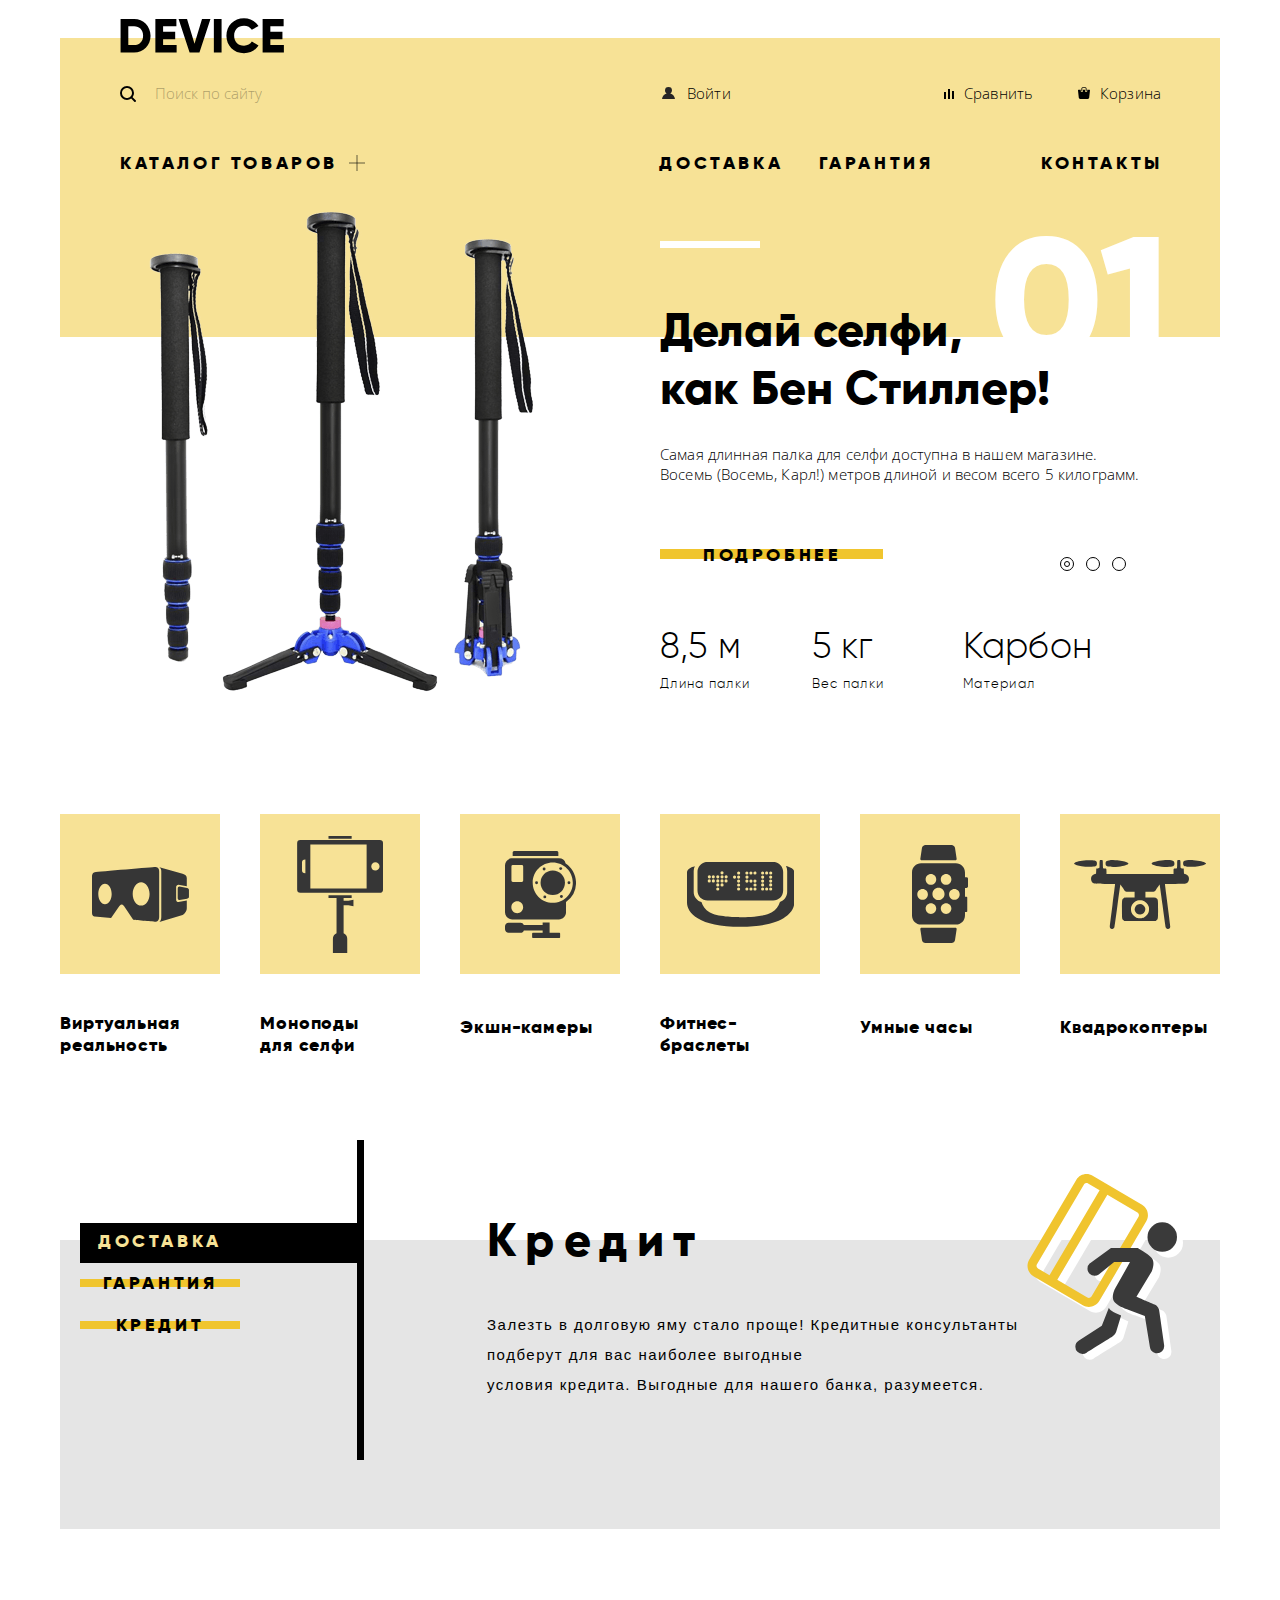
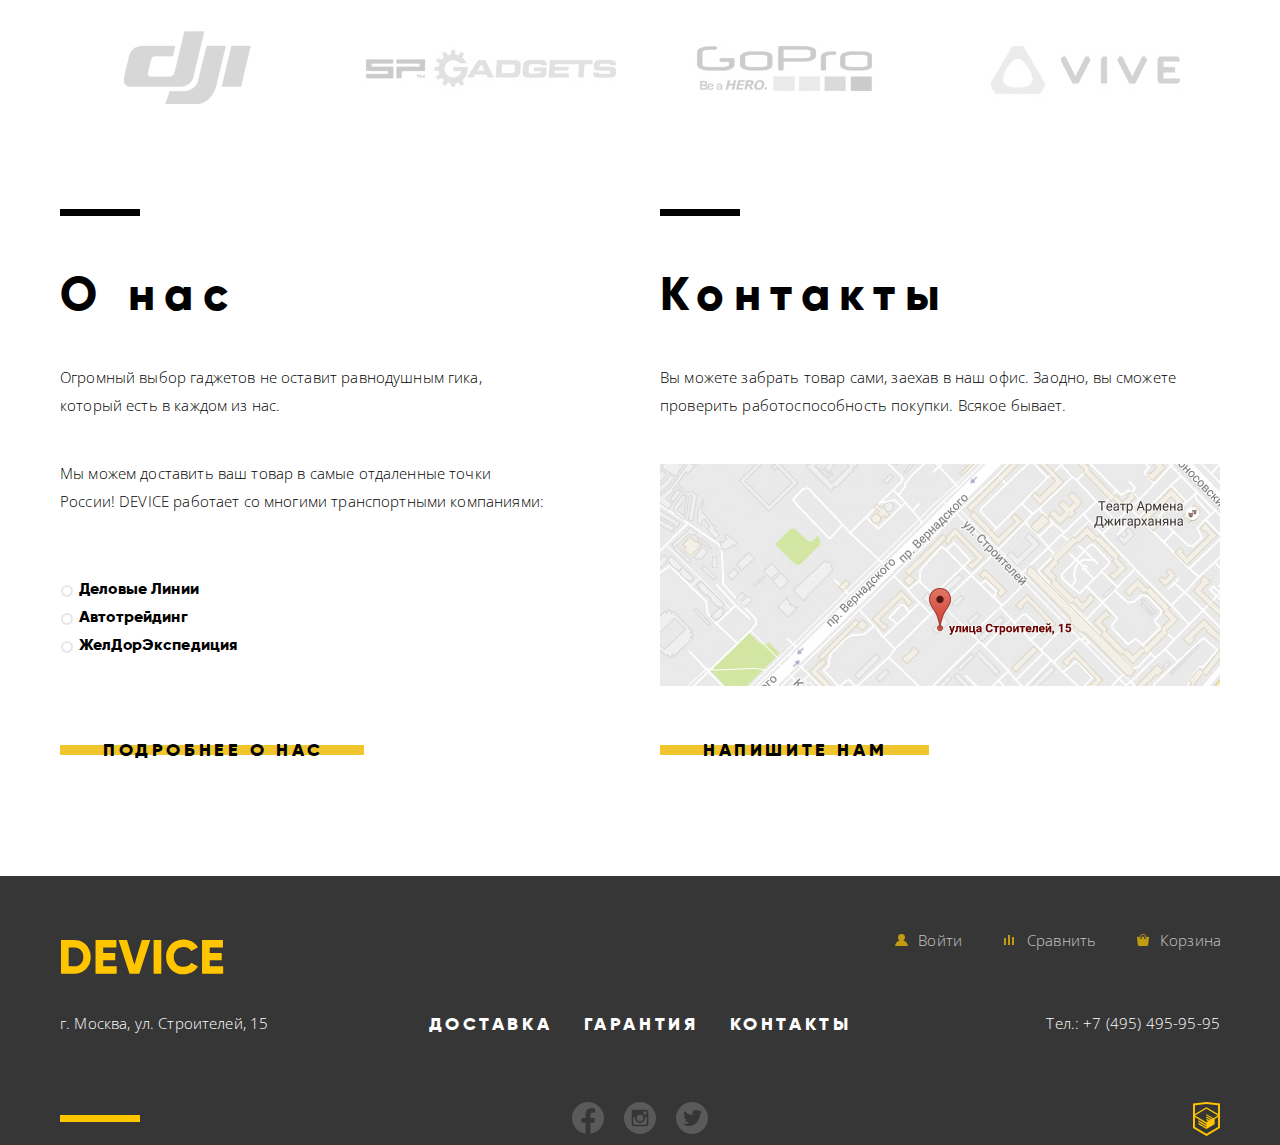
==== commit 0f647a43: "дз лайф-10 index.html" ====
--- a/index.html
+++ b/index.html
@@ -392,44 +392,40 @@
           <div class="main-footer__social-copyright">
             <ul class="main-footer__social-list">
               <li class="main-footer__social-item">
-                <a class="main-footer__social-link  main-footer__social-link--fb" href="#">
+                <a aria-label="Фейсбук" class="main-footer__social-link  main-footer__social-link--fb" href="#">
                   <svg width="32" height="32" viewBox="0 0 32 32" fill="none" xmlns="http://www.w3.org/2000/svg">
                     <path
                       d="M31.9973 16C31.9973 7.16267 24.8347 0 15.9987 0C7.16267 0 0 7.16267 0 16C0 23.984 5.85067 30.6027 13.4987 31.8027V20.624H9.43733V15.9987H13.4987V12.4747C13.4987 8.464 15.888 6.24933 19.5413 6.24933C21.292 6.24933 23.1227 6.56133 23.1227 6.56133V10.4987H21.1067C19.12 10.4987 18.5 11.732 18.5 12.9973V16H22.9373L22.228 20.6253H18.5V31.804C26.148 30.604 31.9987 23.9853 31.9987 16H31.9973Z"
                       fill="white" fill-opacity="0.3" />
                   </svg>
-                  <span class="visually-hidden">Фейсбук</span>
                 </a>
               </li>
               <li class="main-footer__social-item">
-                <a class="main-footer__social-link  main-footer__social-link--inst" href="#">
+                <a aria-label="Инстаграм" class="main-footer__social-link  main-footer__social-link--inst" href="#">
                   <svg width="32" height="32" viewBox="0 0 32 32" fill="none" xmlns="http://www.w3.org/2000/svg">
                     <path
                       d="M21 16C21 17.3261 20.4732 18.5979 19.5355 19.5355C18.5979 20.4732 17.3261 21 16 21C14.6739 21 13.4021 20.4732 12.4645 19.5355C11.5268 18.5979 11 17.3261 11 16C11 15.715 11.03 15.4367 11.0817 15.1667H9.33333V21.8283C9.33333 22.2917 9.70833 22.6667 10.1717 22.6667H21.83C22.0521 22.6662 22.2649 22.5777 22.4217 22.4205C22.5786 22.2634 22.6667 22.0504 22.6667 21.8283V15.1667H20.9183C20.97 15.4367 21 15.715 21 16ZM16 19.3333C16.4378 19.3332 16.8714 19.2469 17.2759 19.0792C17.6803 18.9116 18.0478 18.6659 18.3574 18.3562C18.6669 18.0465 18.9124 17.6789 19.0799 17.2743C19.2473 16.8698 19.3334 16.4362 19.3333 15.9983C19.3332 15.5605 19.2469 15.1269 19.0792 14.7225C18.9116 14.318 18.6659 13.9505 18.3562 13.641C18.0465 13.3314 17.6789 13.0859 17.2743 12.9185C16.8698 12.751 16.4362 12.6649 15.9983 12.665C15.1141 12.6652 14.2661 13.0167 13.641 13.6421C13.0158 14.2676 12.6648 15.1157 12.665 16C12.6652 16.8843 13.0167 17.7322 13.6421 18.3574C14.2676 18.9825 15.1157 19.3336 16 19.3333ZM20 12.5H21.9983C22.1311 12.5 22.2584 12.4474 22.3525 12.3537C22.4465 12.2599 22.4996 12.1328 22.5 12V10.0017C22.5 9.86862 22.4471 9.74102 22.3531 9.64693C22.259 9.55285 22.1314 9.5 21.9983 9.5H20C19.8669 9.5 19.7393 9.55285 19.6453 9.64693C19.5512 9.74102 19.4983 9.86862 19.4983 10.0017V12C19.5 12.275 19.725 12.5 20 12.5ZM16 0C11.7565 0 7.68687 1.68571 4.68629 4.68629C1.68571 7.68687 0 11.7565 0 16C0 20.2435 1.68571 24.3131 4.68629 27.3137C7.68687 30.3143 11.7565 32 16 32C18.1012 32 20.1817 31.5861 22.1229 30.7821C24.0641 29.978 25.828 28.7994 27.3137 27.3137C28.7994 25.828 29.978 24.0641 30.7821 22.1229C31.5861 20.1817 32 18.1012 32 16C32 13.8989 31.5861 11.8183 30.7821 9.87706C29.978 7.93586 28.7994 6.17203 27.3137 4.68629C25.828 3.20055 24.0641 2.022 22.1229 1.21793C20.1817 0.413852 18.1012 0 16 0ZM24.3333 22.4817C24.3333 23.5 23.5 24.3333 22.4817 24.3333H9.51833C8.5 24.3333 7.66667 23.5 7.66667 22.4817V9.51833C7.66667 8.5 8.5 7.66667 9.51833 7.66667H22.4817C23.5 7.66667 24.3333 8.5 24.3333 9.51833V22.4817Z"
                       fill="white" fill-opacity="0.3" />
                   </svg>
-                  <span class="visually-hidden">Инстаграм</span>
                 </a>
               </li>
               <li class="main-footer__social-item">
-                <a class="main-footer__social-link  main-footer__social-link--tw" href="#">
+                <a aria-label="Твиттер" class="main-footer__social-link  main-footer__social-link--tw" href="#">
                   <svg width="32" height="32" viewBox="0 0 32 32" fill="none" xmlns="http://www.w3.org/2000/svg">
                     <path
                       d="M16 32C13.8333 32 11.7604 31.5781 9.78125 30.7344C7.80208 29.8906 6.09896 28.7552 4.67188 27.3281C3.24479 25.901 2.10938 24.1979 1.26562 22.2188C0.421875 20.2396 0 18.1667 0 16C0 13.8333 0.421875 11.7604 1.26562 9.78125C2.10938 7.80208 3.24479 6.09896 4.67188 4.67188C6.09896 3.24479 7.80208 2.10938 9.78125 1.26562C11.7604 0.421875 13.8333 0 16 0C18.1667 0 20.2396 0.421875 22.2188 1.26562C24.1979 2.10938 25.901 3.24479 27.3281 4.67188C28.7552 6.09896 29.8906 7.80208 30.7344 9.78125C31.5781 11.7604 32 13.8333 32 16C32 18.1667 31.5781 20.2396 30.7344 22.2188C29.8906 24.1979 28.7552 25.901 27.3281 27.3281C25.901 28.7552 24.1979 29.8906 22.2188 30.7344C20.2396 31.5781 18.1667 32 16 32ZM25.4062 8C25.2812 8.0625 25.0938 8.17708 24.8438 8.34375L24.2344 8.75L23.6562 9.0625L23 9.28125C22.2292 8.42708 21.2812 8 20.1562 8C17.7188 8 16.5 9.02083 16.5 11.0625V12.9062C13.1458 12.7396 10.5729 11.5104 8.78125 9.21875C8.26042 9.76042 8 10.3542 8 11C8 12.375 8.51042 13.4167 9.53125 14.125C9.40625 14.125 9.22917 14.1354 9 14.1562C8.77083 14.1771 8.58854 14.1771 8.45312 14.1562C8.31771 14.1354 8.16667 14.0833 8 14C8 14.9583 8.25521 15.7552 8.76562 16.3906C9.27604 17.026 9.97917 17.4375 10.875 17.625C10.6667 17.875 10.375 18 10 18C9.66667 18 9.375 17.9062 9.125 17.7188C9.125 18.5312 9.51562 19.1615 10.2969 19.6094C11.0781 20.0573 11.9583 20.2917 12.9375 20.3125C12.5625 20.875 12.0156 21.2969 11.2969 21.5781C10.5781 21.8594 9.8125 22 9 22C8.70833 22 8.30729 21.9271 7.79688 21.7812C7.28646 21.6354 7.02083 21.5625 7 21.5625C7.33333 22.2292 8.01562 22.8021 9.04688 23.2812C10.0781 23.7604 11.3854 24 12.9688 24C14.3646 24 15.6667 23.7552 16.875 23.2656C18.0833 22.776 19.1146 22.125 19.9688 21.3125C20.8229 20.5 21.5573 19.5729 22.1719 18.5312C22.7865 17.4896 23.2448 16.4115 23.5469 15.2969C23.849 14.1823 24 13.0833 24 12C24 11.9583 24.125 11.8698 24.375 11.7344C24.625 11.599 24.9167 11.4167 25.25 11.1875C25.5833 10.9583 25.8333 10.7188 26 10.4688C24.875 10.4688 24.125 10.4896 23.75 10.5312C24.4792 10.0938 25.0312 9.25 25.4062 8Z"
                       fill="white" fill-opacity="0.3" />
                   </svg>
-                  <span class="visually-hidden">Твиттер</span>
                 </a>
               </li>
             </ul>
-            <a class="main-footer__copyright" href="https://htmlacademy.ru/intensive/htmlcss">
+            <a aria-label="HTML Academy" class="main-footer__copyright" href="https://htmlacademy.ru/intensive/htmlcss">
               <svg version="1.1" id="Layer_1" xmlns="http://www.w3.org/2000/svg"
                 xmlns:xlink="http://www.w3.org/1999/xlink" x="0px" y="0px" width="26.943px" height="34.09px"
                 viewBox="0 0 26.943 34.09" enable-background="new 0 0 26.943 34.09" xml:space="preserve" fill="#ffc600">
                 <path
                   d="M13.62,0.017L13.472,0L0,1.412v24.661l13.473,8.017l13.43-7.99l0.042-0.025V1.412L13.62,0.017z M25.019,12.127L13.495,5.334 L13.494,5.23l-0.087,0.05l-0.088-0.056v0.109L1.925,12.118V3.147l11.548-1.212l11.547,1.212V12.127z M13.405,6.787L24.923,13.5 l-4.479,2.64l-7.093-4.221l-0.014,1.415l5.904,3.513l-0.86,0.507l-5.03-2.992l-0.014,1.415l3.827,2.275l-0.782,0.523l-3.031-1.787 l-0.014,1.413l1.853,1.091l-1.8,1.081L2.034,13.622L13.405,6.787z M1.925,15.127l11.411,6.791l0.016,1.044L5.41,18.234L5.395,19.65 l7.979,4.795l0.018,1.076l-7.973-4.74l-0.013,1.414l8.021,4.822l0.046,0.025l8.143-4.872l-0.011-5.177l3.415-2.036v10.021 L13.472,31.85L1.925,24.979V15.127z" />
               </svg>
-              <span class="visually-hidden">HTML Academy</span>
             </a>
           </div>
         </div>
@@ -457,8 +453,7 @@
         </div>
         <button class="btn-popup" type="submit">Отправить</button>
       </form>
-      <button class="popup-write-us__close" type="button">
-        <span class="visually-hidden">Закрыть</span>
+      <button aria-label="Закрыть" class="popup-write-us__close" type="button">
       </button>
     </div>
   </section>
@@ -469,12 +464,13 @@
       <iframe
         src="https://www.google.com/maps/embed?pb=!1m18!1m12!1m3!1d2249.112436988893!2d37.52821835204128!3d55.687032925863!2m3!1f0!2f0!3f0!3m2!1i1024!2i768!4f13.1!3m3!1m2!1s0x46b54cf65f5c8955%3A0x694710ccd55501e!2z0YPQuy4g0KHRgtGA0L7QuNGC0LXQu9C10LksIDE1LCDQnNC-0YHQutCy0LAsIDExOTMxMQ!5e0!3m2!1sru!2sru!4v1522064816436"
         width="994" height="593" style="border:0" allowfullscreen></iframe>
-      <button class="popup-map__close" type="button">
-        <span class="visually-hidden">Закрыть</span>
+      <button aria-label="Закрыть" class="popup-map__close" type="button">
       </button>
     </div>
   </section>
 
+  <script src="js/script.min.js"></script>
+
 </body>
 
 </html>--- a/css/style.min.css
+++ b/css/style.min.css
@@ -1 +1 @@
-@font-face{font-weight:800;font-family:Gilroy;font-style:normal;src:url(../fonts/gilroyextrabold.woff2) format("woff2"),url(../fonts/gilroyextrabold.woff) format("woff")}@font-face{font-weight:300;font-family:Gilroy;font-style:normal;src:url(../fonts/gilroylight.woff2) format("woff2"),url(../fonts/gilroylight.woff) format("woff")}:root{--basic-black:#000000;--basic-white:#ffffff;--special-yellow:#f7e296;--special-yellow-dark:#f0c52e;--special-dark:#363636;--basic-grey:#e5e5e5;--dark-grey:#dcdcdc;--special-grey:#ebebeb;--unit-grey:#f2f2f2;--unit-grey-dark:#eaeaea;--unit-red:#f6dada;--unit-grey-light:#e6e6e6;--grey-disabled:#a6a6a6;--unit-yellow:#ffc600;--popup-shadow:rgba(0, 0, 0, 0.2);--popup-map-shadow:rgba(0, 0, 0, 0.2);--toggle-color:#c4c4c4;--bar-color:#91C92F;--toggle-boxshadow-color:rgba(0, 0, 0, 0.18)}*{-webkit-box-sizing:border-box;box-sizing:border-box}.visually-hidden{position:absolute;width:1px;height:1px;margin:-1px;padding:0;overflow:hidden;border:0;clip:rect(0 0 0 0)}.page-body{font-weight:300;font-size:15px;line-height:30px;font-family:"Open Sans",Arial,sans-serif;color:var(--basic-black);letter-spacing:.01em;background-color:var(--basic-white)}.catalog{font-weight:300;font-size:15px;line-height:30px;font-family:"Open Sans",Arial,sans-serif;color:var(--basic-black);letter-spacing:.01em;background-color:var(--basic-white)}.grid-wrap{display:-ms-grid;display:grid;-ms-grid-rows:-webkit-min-content 1fr -webkit-min-content;-ms-grid-rows:min-content 1fr min-content;grid-template-rows:-webkit-min-content 1fr -webkit-min-content;grid-template-rows:min-content 1fr min-content}a{text-decoration:none}.container{width:1160px;margin:0 auto}.main-header{color:var(--basic-black);background-color:var(--special-yellow);background-image:-o-linear-gradient(top,var(--basic-white) 38px,var(--special-yellow) 38px);background-image:linear-gradient(to bottom,var(--basic-white) 38px,var(--special-yellow) 38px)}.main-header-logo{cursor:pointer;display:block;padding:18px 60px 15px}.main-header-logo:focus,.main-header-logo:hover{opacity:.6;-webkit-transition:all .2 linear;-o-transition:all .2 linear;transition:all .2 linear}.main-header-logo:active{opacity:.3}.main-header-logo__img{width:164px;height:36px}.user-nav{display:-webkit-box;display:-ms-flexbox;display:flex;flex-wrap:wrap;-webkit-box-pack:justify;-ms-flex-pack:justify;justify-content:space-between;width:1160px;padding:0 60px;margin-bottom:40px}.user-nav__user-item--search{width:542px;-webkit-box-sizing:border-box;box-sizing:border-box}.user-nav__search{position:relative;padding-left:25px}.user-nav__search-label{position:absolute;top:8px;left:0;width:20px;height:20px;background-image:url(../img/search.svg);background-repeat:no-repeat;cursor:pointer}.user-nav__search-label::before{content:"";position:absolute;bottom:-12px;left:0;display:none;width:400px;height:2px;background-color:var(--basic-black)}.user-nav__search-input{position:relative;width:320px;height:30px;margin-left:10px;padding:0;font-weight:300;font-size:15px;line-height:30px;font-family:"Open Sans",Arial,sans-serif;color:var(--basic-black);background-color:transparent;border:none;outline:0;cursor:pointer}.user-nav__search-input::-webkit-input-placeholder{color:var(--basic-black);opacity:.3}.user-nav__search-input::-moz-placeholder{color:var(--basic-black);opacity:.3}.user-nav__search-input:-ms-input-placeholder{color:var(--basic-black);opacity:.3}.user-nav__search-input::-ms-input-placeholder{color:var(--basic-black);opacity:.3}.user-nav__search-input::placeholder{color:var(--basic-black);opacity:.3}.user-nav__search-input:hover::-webkit-input-placeholder{color:var(--basic-black);opacity:.6}.user-nav__search-input:hover::-moz-placeholder{color:var(--basic-black);opacity:.6}.user-nav__search-input:hover:-ms-input-placeholder{color:var(--basic-black);opacity:.6}.user-nav__search-input:hover::-ms-input-placeholder{color:var(--basic-black);opacity:.6}.user-nav__search-input:hover::placeholder{color:var(--basic-black);opacity:.6}.user-nav__search-input:focus::-webkit-input-placeholder{font-size:0}.user-nav__search-input:focus::-moz-placeholder{font-size:0}.user-nav__search-input:focus:-ms-input-placeholder{font-size:0}.user-nav__search-input:focus::-ms-input-placeholder{font-size:0}.user-nav__search-input:focus::placeholder{font-size:0}.user-nav__search-input:focus~.user-nav__search-label::before{display:block}.user-nav__search-input:focus~.user-nav__search-btn{z-index:0;opacity:1}.user-nav__search-btn{position:absolute;top:-9px;left:330px;z-index:-1;width:85px;margin-top:auto;margin-bottom:auto;padding-top:14px;padding-bottom:14px;background:0 0;background-color:transparent;border:2px solid var(--basic-black);cursor:pointer;opacity:0}.user-nav__search-btn:hover{color:var(--basic-white);background-color:var(--basic-black);-webkit-transition:all .1s linear;-o-transition:all .1s linear;transition:all .1s linear}.user-nav__search-btn:focus{z-index:0;color:var(--basic-white);background-color:var(--basic-black);opacity:1;-webkit-transition:all .1s linear;-o-transition:all .1s linear;transition:all .1s linear}.user-nav__search-btn:active{color:var(--basic-white);opacity:.3}.user-nav__search-btn:focus~.user-nav__search-label::before{display:block}.user-nav__user-link{position:relative;color:var(--basic-dark)}.user-nav__user-link:hover{opacity:.6}.user-nav__user-link:hover::before{opacity:.6}.user-nav__user-link:active{opacity:.3}.user-nav__user-link:active::before{opacity:.3}.user-nav__user-link::before{content:"";position:absolute;width:13px;height:12px;background-repeat:no-repeat}.user-nav__user-item--login{width:282px;padding-left:25px;-webkit-box-sizing:border-box;box-sizing:border-box}.user-nav__user-item--compare{width:134px;padding-left:20px}.user-nav__user-item--cart{width:82px;padding-left:22px}.user-nav__user-link--login::before{bottom:4px;left:-25px;background-image:url(../img/black-user.svg)}.user-nav__user-link--profile::before{bottom:4px;left:-25px;background-image:url(../img/black-user.svg)}.user-nav__user-link--compare::before{bottom:2px;left:-20px;background-image:url(../img/black-compare.svg)}.user-nav__user-link--cart::before{bottom:4px;left:-22px;background-image:url(../img/black-cart.svg)}.user-nav__user-link--logout{margin-left:15px;color:var(--basic-black);opacity:.3}.user-nav__user-link--logout:hover{color:var(--basic-black);opacity:.6}.user-nav__user-link--logout:active{color:var(--basic-black);opacity:.1}.main-nav{padding:0 60px 13px}.main-nav__list{list-style:none;margin:0;padding:0;display:-webkit-box;display:-ms-flexbox;display:flex;-webkit-box-pack:justify;-ms-flex-pack:justify;justify-content:space-between;flex-wrap:wrap}.main-nav__link{font-weight:800;font-size:18px;line-height:24px;font-family:Gilroy,Arial,sans-serif;color:var(--basic-black);text-transform:uppercase;letter-spacing:.2em;cursor:pointer}.main-nav__link:hover{opacity:.6}.main-nav__link:active{opacity:.3}.main-nav__item--catalog{width:539px}.main-nav__item--delivery{width:159px}.main-nav__item--warranty{width:222px}.main-nav__item--contacts{width:119px}.main-nav__link--catalog{position:relative}.main-nav__link--catalog::before{content:"";position:absolute;right:-27px;bottom:10px;width:16px;height:2px;background-color:var(--basic-black);opacity:.3}.main-nav__link--catalog::after{content:"";position:absolute;right:-20px;bottom:3px;width:2px;height:16px;background-color:var(--basic-black);opacity:.3}.main-nav__item--catalog{position:relative}.main-nav__link--catalog{position:relative}.main-nav__sub-wrap{position:absolute;top:22px;left:-60px;display:none;width:1160px;background-color:var(--special-yellow);z-index:5}.main-nav__sub-wrap:hover{display:block}.main-nav__link--catalog:hover+.main-nav__sub-wrap{display:block}.main-nav__sub-list{list-style:none;margin:0;padding:0;display:-webkit-box;display:-ms-flexbox;display:flex;-webkit-box-pack:start;-ms-flex-pack:start;justify-content:start;padding-left:60px;padding-top:36px}.main-nav__sub-column{padding-bottom:26px}.main-nav__sub-column:nth-child(1){width:241px}.main-nav__sub-column:nth-child(2){width:178px}.main-nav__sub-column:nth-child(3){width:185px}.main-nav__sub-link{color:var(--basic-black);font-weight:300;font-size:15px;line-height:20px;display:block;padding-bottom:15px}.main-nav__sub-link:hover{opacity:.6}.main-nav__sub-link:active{opacity:.3}.promo-slider{position:relative;background-image:-o-linear-gradient(top,var(--special-yellow) 146px,var(--basic-white) 146px);background-image:linear-gradient(to bottom,var(--special-yellow) 146px,var(--basic-white) 146px);padding-bottom:14px}.promo-slider__controls{position:absolute;right:80px;bottom:158px;z-index:1;display:-webkit-box;display:-ms-flexbox;display:flex;-webkit-box-pack:justify;-ms-flex-pack:justify;justify-content:space-between;width:78px}.promo-slider__control{position:relative;display:block;width:26px}.promo-slider__control::before{content:"";position:absolute;display:block;top:-2px;left:-2px;width:12px;height:12px;border:1px solid var(--basic-black);border-radius:50%;cursor:pointer}.promo-slider__control::after{content:"";position:absolute;top:2px;left:2px;display:none;-webkit-box-sizing:border-box;box-sizing:border-box;width:6px;height:6px;border:1px solid var(--basic-black);border-radius:50%}.promo-slider__input[id=promo-control-1]:checked~.promo-slider__controls label[for=promo-control-1]::after,.promo-slider__input[id=promo-control-2]:checked~.promo-slider__controls label[for=promo-control-2]::after,.promo-slider__input[id=promo-control-3]:checked~.promo-slider__controls label[for=promo-control-3]::after{display:block}.promo-slider__item{display:-webkit-box;display:-ms-flexbox;display:flex;-webkit-box-pack:justify;-ms-flex-pack:justify;justify-content:space-between}.promo-slider__item--01,.promo-slider__item--02,.promo-slider__item--03{display:none}.promo-slider__item--active{display:-webkit-box;display:-ms-flexbox;display:flex}.promo-slider__img-wrap{width:600px}.promo-slider__img-wrap--01{padding-left:89px;padding-top:17px}.promo-slider__img-wrap--02{padding-left:116px;padding-top:42px}.promo-slider__img-wrap--03{padding-left:30px;padding-top:99px}.promo-slider__img--01{width:384px;height:486px}.promo-slider__descr-wrap{position:relative;width:560px;padding-top:110px}.promo-slider__descr-wrap::before{position:absolute;content:"";width:100px;height:7px;top:50px;left:0;background-color:var(--basic-white)}.promo-slider__descr-num{position:absolute;font-family:Gilroy,Arial,sans-serif;font-weight:800;font-size:179px;line-height:219px;text-transform:uppercase;color:var(--basic-white);top:0;left:330px;z-index:1}.promo-slider__descr-title{position:relative;margin-top:0;margin-bottom:27px;font-family:Gilroy,Arial,sans-serif;font-weight:800;font-size:47px;line-height:58px;color:var(--basic-black);z-index:3}.promo-slider__descr-text{font-family:"Open Sans",Arial,sans-serif;font-weight:300;font-size:15px;line-height:20px;color:var(--basic-black);margin-top:0;margin-bottom:51px}.btn-more{position:relative;z-index:1;display:inline-block;padding:9px 43px;font-weight:800;font-size:18px;line-height:22px;font-family:Gilroy,Arial,sans-serif;text-align:center;color:var(--basic-black);text-transform:uppercase;letter-spacing:.2em;background:0 0;border:none;cursor:pointer;margin-bottom:50px}.btn-more:active{color:var(--basic-black);opacity:.3}.btn-more::before{content:"";position:absolute;top:36%;left:0;z-index:-1;width:223px;height:10px;background-color:var(--special-yellow-dark)}.btn-more:focus::before,.btn-more:hover::before{top:0;height:42px;margin:0;-webkit-transition:all .3s linear;-o-transition:all .3s linear;transition:all .3s linear}.btn-more:active::before{top:0;height:42px;margin:0;color:var(--basic-black);opacity:.3;-webkit-transition:all .3s linear;-o-transition:all .3s linear;transition:all .3s linear}.promo-slider__advantages-list--01{list-style:none;margin:0;padding:0;display:-webkit-box;display:-ms-flexbox;display:flex;flex-wrap:wrap;-webkit-box-pack:justify;-ms-flex-pack:justify;justify-content:space-between;width:450px}.promo-slider__advantages-list--01 .promo-slider__advantages-col{width:147px}.promo-slider__advantages-title{font-family:Gilroy,Arial,sans-serif;font-weight:300;font-size:36px;line-height:42px;color:var(--basic-black);margin:0;padding-bottom:0 0 0 15px}.promo-slider__advantages-descr{font-family:Gilroy,Arial,sans-serif;font-weight:300;font-size:13px;line-height:15px;letter-spacing:.1em;color:var(--basic-black)}.promo-slider__advantages-list--02{list-style:none;margin:0;padding:0;display:-webkit-box;display:-ms-flexbox;display:flex;flex-wrap:wrap;-webkit-box-pack:justify;-ms-flex-pack:justify;justify-content:space-between;display:block;width:176px}.promo-slider__advantages-list--02 .promo-slider__advantages-col{width:176px;display:inline-block}.promo-slider__advantages-list--03{list-style:none;margin:0;padding:0;display:-webkit-box;display:-ms-flexbox;display:flex;flex-wrap:wrap;-webkit-box-pack:justify;-ms-flex-pack:justify;justify-content:space-between;width:332px}.promo-slider__advantages-list--03 .promo-slider__advantages-col{width:163px;display:inline-block}.main-goods{padding-top:97px;padding-bottom:65px}.main-goods__list{list-style:none;margin:0;padding:0;display:-webkit-box;display:-ms-flexbox;display:flex;-webkit-box-pack:justify;-ms-flex-pack:justify;justify-content:space-between}.main-goods__item{width:160px}.main-goods__item-wrap{-webkit-box-sizing:border-box;box-sizing:border-box;width:160px;height:160px;background-color:var(--special-yellow);margin-bottom:38px;display:-webkit-box;display:-ms-flexbox;display:flex;-webkit-box-pack:center;-ms-flex-pack:center;justify-content:center;-webkit-box-align:center;-ms-flex-align:center;align-items:center}.main-goods__item-wrap--vr img{width:97px;height:55px}.main-goods__item-wrap--selfie+p{width:100px}.main-goods__item-wrap--selfie img{width:86px;height:117px}.main-goods__item-wrap--cam img{width:71px;height:87px}.main-goods__item-wrap--fit img{width:107px;height:65px}.main-goods__item-wrap--watch img{width:56px;height:98px}.main-goods__item-wrap--copter img{width:132px;height:69px}.main-goods__item-link:focus .main-goods__item-wrap,.main-goods__item-link:hover .main-goods__item-wrap{background-color:var(--special-yellow-dark);-webkit-transition:all .2s linear;-o-transition:all .2s linear;transition:all .2s linear}.main-goods__item-link:active .main-goods__item-img,.main-goods__item-link:active .main-goods__item-name{opacity:.3}.main-goods__item-name{margin:0;padding:0;display:inline-block}.main-goods__item-name:active{opacity:.3}.main-goods__item-name{width:160px;font-family:Gilroy,Arial,sans-serif;font-weight:800;font-size:18px;line-height:22px;letter-spacing:.05em;color:var(--basic-black)}.services-accordion{position:relative;background-image:-o-linear-gradient(top,var(--basic-white) 115px,var(--basic-grey) 115px);background-image:linear-gradient(to bottom,var(--basic-white) 115px,var(--basic-grey) 115px);padding-bottom:129px}.services-accordion-wrap{display:-webkit-box;display:-ms-flexbox;display:flex;-webkit-box-pack:justify;-ms-flex-pack:justify;justify-content:space-between}.services-accordion__controls-wrap{width:304px;padding-top:98px;padding-left:20px}.services-accordion__control{position:relative;z-index:1;display:block;width:160px;height:22px;padding-top:7px;padding-bottom:7px;font-family:Gilroy,Arial,sans-serif;font-weight:800;font-size:18px;line-height:22px;letter-spacing:.2em;text-transform:uppercase;color:var(--basic-black);cursor:pointer;margin-bottom:20px;text-align:center}.services-accordion__control::before{content:"";position:absolute;top:14px;left:0;z-index:-1;width:160px;height:8px;background-color:var(--special-yellow-dark)}.services-accordion__control::after{content:"";position:absolute;top:0;left:100%;z-index:-1;width:0;height:40px;background-color:var(--basic-black)}.services-accordion__control:hover::before{top:0;height:40px;margin:0;-webkit-transition:all .3s linear;-o-transition:all .3s linear;transition:all .3s linear}.services-accordion__input[id=services-control-1]:checked~.services-accordion__controls label[for=services-control-1],.services-accordion__input[id=services-control-2]:checked~.services-accordion__controls label[for=services-control-2],.services-accordion__input[id=services-control-3]:checked~.services-accordion__controls label[for=services-control-3]{color:var(--special-yellow)}.services-accordion__input[id=services-control-1]:checked~.services-accordion__controls label[for=services-control-1]::before,.services-accordion__input[id=services-control-2]:checked~.services-accordion__controls label[for=services-control-2]::before,.services-accordion__input[id=services-control-3]:checked~.services-accordion__controls label[for=services-control-3]::before{background-color:var(--basic-black);height:40px;width:277px;top:0;left:0}.services-accordion__item{width:856px;display:none;padding-top:86px;padding-left:123px}.services-accordion__item--active{display:block}.services-accordion__item-title{font-family:Gilroy,Arial,sans-serif;font-weight:800;font-size:47px;line-height:58px;letter-spacing:.2em;color:var(--basic-black);margin:0;padding-bottom:41px}.services-accordion__item-text{font-family:"Opan Sans",Arial,sans-serif;font-weight:300;font-size:15px;line-height:30px;letter-spacing:.1em;margin:0}.services-accordion__item::before{position:absolute;content:"";width:7px;height:320px;top:15px;left:297px;background-color:var(--basic-black)}.services-accordion__item--delivery::after{position:absolute;content:"";display:block;width:136px;height:164px;background-image:url(../img/delivery.svg);background-repeat:no-repeat;top:85px;left:1001px}.services-accordion__item--warranty::after{position:absolute;content:"";display:block;width:170px;height:188px;background-image:url(../img/warranty.svg);background-repeat:no-repeat;top:62px;left:1010px}.services-accordion__item--credit::after{position:absolute;content:"";display:block;width:156px;height:188px;background-image:url(../img/credit.svg);background-repeat:no-repeat;top:49px;left:967px}.main-brands{padding-top:90px;padding-bottom:90px}.main-brands__list{display:-webkit-box;display:-ms-flexbox;display:flex;-webkit-box-pack:justify;-ms-flex-pack:justify;justify-content:space-between;list-style:none;margin:0;padding:0}.main-brands__link{display:block;font-size:0;width:260px;height:100px;opacity:.2}.main-brands__link:focus,.main-brands__link:hover{opacity:1;-webkit-transition:all .3s linear;-o-transition:all .3s linear;transition:all .3s linear}.main-brands__link--dji{background-color:var(--basic-grey);background-image:url(../img/main-brands-dji-gray.png)}.main-brands__link--dji:focus,.main-brands__link--dji:hover{background-image:url(../img/main-brands-dji.png)}.main-brands__link--spg{background-color:var(--basic-grey);background-image:url(../img/main-brands-spg-gray.png)}.main-brands__link--spg:focus,.main-brands__link--spg:hover{background-image:url(../img/main-brands-spg.png)}.main-brands__link--gopro{background-color:var(--basic-grey);background-image:url(../img/main-brands-gopro-gray.png)}.main-brands__link--gopro:focus,.main-brands__link--gopro:hover{background-image:url(../img/main-brands-gopro.png)}.main-brands__link--vive{background-color:var(--basic-grey);background-image:url(../img/main-brands-vive-gray.png)}.main-brands__link--vive:focus,.main-brands__link--vive:hover{background-image:url(../img/main-brands-vive.png)}.main-info-wrap{display:-webkit-box;display:-ms-flexbox;display:flex;-webkit-box-pack:justify;-ms-flex-pack:justify;justify-content:space-between;padding-bottom:105px}.main-info{position:relative;width:600px;padding-top:56px}.main-info::before{position:absolute;content:"";width:80px;height:7px;background-color:var(--basic-black);top:0;left:0}.main-contacts{position:relative;width:560px;padding-top:56px}.main-contacts::before{position:absolute;content:"";width:80px;height:7px;background-color:var(--basic-black);top:0;left:0}.main-info__title{font-family:Gilroy,Arial,sans-serif;font-weight:800;font-size:47px;line-height:58px;letter-spacing:.2em;color:var(--basic-black);margin-top:0;margin-bottom:40px}.main-info__descr-text{font-family:"Open Sans",Arial,sans-serif;font-style:normal;font-weight:300;font-size:15px;line-height:28px;color:var(--basic-black)}.main-info__descr-text:first-child{margin-bottom:40px}.main-info__descr-text:last-child{margin-bottom:60px}.main-info__delivery-list{list-style:none;margin:0 0 70px 0;padding:0 0 0 19px}.main-info__delivery-item{position:relative}.main-info__delivery-item::before{content:"";position:absolute;top:10px;left:-18px;width:8px;height:8px;border:2px solid var(--unit-grey-light);border-radius:50%}.main-info__delivery-item{font-family:Gilroy,Arial,sans-serif;font-style:normal;font-weight:800;font-size:16px;line-height:28px;color:var(--basic-black)}.main-contacts__title{font-family:Gilroy,Arial,sans-serif;font-style:normal;font-weight:800;font-size:47px;line-height:58px;letter-spacing:.2em;color:var(--basic-black);margin-top:0;margin-bottom:40px}.main-contacts__text{font-family:"Open Sans",Arial,sans-serif;font-style:normal;font-weight:300;font-size:15px;line-height:28px;color:var(--basic-black);margin-bottom:45px}.main-contacts__map{display:block;margin-bottom:43px;width:560px;height:222px}.main-contacts__map-img{background-color:var(--basic-white)}.btn-about{position:relative;z-index:1;display:inline-block;padding:9px 43px;font-weight:800;font-size:18px;line-height:24px;font-family:Gilroy,Arial,sans-serif;text-align:center;color:var(--basic-black);text-transform:uppercase;letter-spacing:.2em;background:0 0;border:none;cursor:pointer}.btn-about:active{color:var(--basic-black);opacity:.3}.btn-about::before{content:"";position:absolute;top:39%;left:0;z-index:-1;width:304px;height:10px;background-color:var(--special-yellow-dark)}.btn-about:focus::before,.btn-about:hover::before{top:0;height:42px;margin:0;-webkit-transition:all .3s linear;-o-transition:all .3s linear;transition:all .3s linear}.btn-about:active::before{top:0;height:42px;margin:0;color:var(--basic-black);opacity:.3;-webkit-transition:all .3s linear;-o-transition:all .3s linear;transition:all .3s linear}.btn-write-us{position:relative;z-index:1;display:inline-block;padding:9px 43px;font-weight:800;font-size:18px;line-height:24px;font-family:Gilroy,Arial,sans-serif;text-align:center;color:var(--basic-black);text-transform:uppercase;letter-spacing:.2em;background-color:none;border:none;cursor:pointer}.btn-write-us:active{color:var(--basic-black);opacity:.3}.btn-write-us::before{content:"";position:absolute;top:39%;left:0;z-index:-1;width:269px;height:10px;background-color:var(--special-yellow-dark)}.btn-write-us:focus::before,.btn-write-us:hover::before{top:0;height:42px;margin:0;-webkit-transition:all .3s linear;-o-transition:all .3s linear;transition:all .3s linear}.btn-write-us:active::before{top:0;height:42px;margin:0;color:var(--basic-black);opacity:.3;-webkit-transition:all .3s linear;-o-transition:all .3s linear;transition:all .3s linear}.main-footer{background-color:var(--special-dark);padding-top:49px}.main-footer__logo-user-nav{display:-webkit-box;display:-ms-flexbox;display:flex;flex-wrap:wrap;-webkit-box-pack:justify;-ms-flex-pack:justify;justify-content:space-between;margin-bottom:29px}.main-footer__logo{width:163px}.main-footer__logo{padding-top:14px}.main-footer__logo-link{cursor:pointer}.main-footer__logo-img{width:164px;height:36px}.main-footer__logo:hover{opacity:.6;-webkit-transition:all .2s linear;-o-transition:all .2s linear;transition:all .2s linear}.main-footer__logo a:active{opacity:.3}.main-footer__user-list{display:-webkit-box;display:-ms-flexbox;display:flex;-webkit-box-pack:end;-ms-flex-pack:end;justify-content:flex-end;width:997px;list-style:none;margin:0;padding:0}.main-footer__user-item:nth-child(1){display:-webkit-box;display:-ms-flexbox;display:flex;width:-webkit-max-content;width:-moz-max-content;width:max-content;padding-left:23px;padding-top:5px}.main-footer__user-link--logout{margin-left:26px}.main-footer__user-item:nth-child(2){display:-webkit-box;display:-ms-flexbox;display:flex;width:91px;padding-left:23px;padding-top:5px;margin-left:42px}.main-footer__user-item:nth-child(3){display:-webkit-box;display:-ms-flexbox;display:flex;width:83px;padding-left:23px;padding-top:5px;margin-left:42px}.main-footer__user-link{position:relative;color:var(--basic-white);opacity:.7;font-family:"Open Sans",Arial,sans-serif;font-weight:300;font-size:15px;line-height:20px;color:var(--basic-white)}.main-footer__user-link:hover{color:var(--basic-white);opacity:1}.main-footer__user-link:active{color:var(--basic-white);opacity:.3}.main-footer__user-link:hover::before{opacity:.6}.main-footer__user-link:active::before{opacity:.3}.main-footer__user-link--login::before{position:absolute;content:"";width:13px;height:14px;top:4px;left:-23px;background-image:url(../img/yellow-user.svg);background-repeat:no-repeat}.main-footer__user-link--profile::before{position:absolute;content:"";width:13px;height:14px;top:4px;left:-26px;background-image:url(../img/yellow-user.svg);background-repeat:no-repeat}.main-footer__user-link--compare::before{position:absolute;content:"";width:13px;height:14px;top:5px;left:-23px;background-image:url(../img/yellow-compare.svg);background-repeat:no-repeat}.main-footer__user-link--cart::before{position:absolute;content:"";width:13px;height:14px;top:4px;left:-23px;background-image:url(../img/yellow-cart.svg);background-repeat:no-repeat}.main-footer__address-services-tel{display:-webkit-box;display:-ms-flexbox;display:flex;flex-wrap:wrap;-webkit-box-pack:justify;-ms-flex-pack:justify;justify-content:space-between;margin-bottom:67px}.main-footer__address{font-family:"Open Sans",Arial,sans-serif;font-style:normal;font-weight:300;font-size:15px;line-height:20px;color:var(--basic-white);width:368px}.main-footer__services{width:423px;display:-webkit-box;display:-ms-flexbox;display:flex;-webkit-box-pack:justify;-ms-flex-pack:justify;justify-content:space-between}.main-footer__services-link{font-family:Gilroy,Arial,sans-serif;font-style:normal;font-weight:800;font-size:18px;line-height:22px;letter-spacing:.2em;text-transform:uppercase;color:var(--basic-white)}.main-footer__copyright a:focus,.main-footer__copyright a:hover,.main-footer__phone a:focus,.main-footer__phone a:hover,.main-footer__services-link:focus,.main-footer__services-link:hover{opacity:.6;-webkit-transition:all .2s linear;-o-transition:all .2s linear;transition:all .2s linear}.main-footer__copyright a:active,.main-footer__phone a:active,.main-footer__services-link:active{opacity:.3}.main-footer__phone{font-family:"Open Sans",Arial,sans-serif;font-style:normal;font-weight:300;font-size:15px;line-height:20px;color:var(--basic-white);display:inline-block;width:368px;text-align:right}.main-footer__social-copyright{display:-webkit-box;display:-ms-flexbox;display:flex;-webkit-box-pack:justify;-ms-flex-pack:justify;justify-content:space-between;position:relative}.main-footer__social-copyright::before{position:absolute;content:"";width:80px;height:7px;background-color:var(--unit-yellow);top:13px;left:0}.main-footer__social-list{list-style:none;margin:0;padding:0;display:-webkit-box;display:-ms-flexbox;display:flex;flex-wrap:wrap;-webkit-box-pack:justify;-ms-flex-pack:justify;justify-content:space-between;width:648px;padding-left:512px}.main-footer__social-link svg{opacity:.6}.main-footer__social-link:focus svg,.main-footer__social-link:hover svg{opacity:1;-webkit-transition:all .2s linear;-o-transition:all .2s linear;transition:all .2s linear}.main-footer__social-link:active svg{opacity:.3}.main-footer__social-link span{font-size:0}.main-footer__copyright{text-align:right}.main-footer__copyright svg{opacity:1;cursor:pointer}.main-footer__copyright svg:focus,.main-footer__copyright svg:hover{opacity:.6;-webkit-transition:all .2s linear;-o-transition:all .2s linear;transition:all .2s linear}.main-footer__copyright svg:active{opacity:.3;-webkit-transition:all .2s linear;-o-transition:all .2s linear;transition:all .2s linear}.main-footer__copyright span{font-size:0}.popup-write-us{position:fixed;top:236px;left:50%;transform:translateX(-50%);z-index:10;width:960px;height:550px;background-color:var(--basic-white);-webkit-box-shadow:0 10px 20px var(--popup-shadow);box-shadow:0 10px 20px var(--popup-shadow)}.popup-write-us__wrap{position:relative;padding:93px 100px 76px}.popup-form{display:-webkit-box;display:-ms-flexbox;display:flex;-webkit-box-pack:justify;-ms-flex-pack:justify;justify-content:space-between;-ms-flex-wrap:wrap;flex-wrap:wrap}.popup-input-wrap__label{display:block;margin-bottom:10px}.popup-input-wrap--message{margin-top:32px}.popup-input-wrap__input{width:360px}.popup-write-us__close{position:absolute;top:-480px;left:781px}.popup-input-wrap__label{font-family:Gilroy,Arial,sans-serif;font-style:normal;font-weight:800;font-size:18px;line-height:22px;color:var(--basic-black)}.popup-input-wrap__input{padding:16px 19px;font-family:"Open Sans",Arial,sans-serif;font-weight:400;font-size:14px;line-height:19px;color:rgba(0,0,0,.4);background-color:var(--unit-grey);border:none;outline:0}.popup-input-wrap__textarea{width:760px;min-height:156px;padding:14px 19px;font-family:"Open Sans",Arial,sans-serif;font-weight:400;font-size:14px;line-height:19px;color:rgba(0,0,0,.4);background-color:var(--unit-grey);border:none;resize:none;outline:0;margin-bottom:54px}.popup-write-us input:hover,.popup-write-us textarea:hover{background-color:var(--unit-grey-dark)}.popup-write-us input:focus,.popup-write-us textarea:focus{background-color:var(--basic-white);border:3px solid var(--special-yellow)}.popup-write-us input:invalid{background-color:var(--unit-red)}.btn-popup{position:relative;z-index:1;display:inline-block;padding:9px 43px;font-weight:800;font-size:18px;line-height:24px;font-family:Gilroy,Arial,sans-serif;text-align:center;color:var(--basic-black);text-transform:uppercase;letter-spacing:.2em;background:0 0;border:none;cursor:pointer}.btn-popup:active{color:var(--basic-black);opacity:.3}.btn-popup::before{content:"";position:absolute;top:39%;left:0;z-index:-1;width:223px;height:10px;background-color:var(--special-yellow-dark)}.btn-popup:focus::before,.btn-popup:hover::before{top:0;height:42px;margin:0;-webkit-transition:all .3s linear;-o-transition:all .3s linear;transition:all .3s linear}.btn-popup:active::before{top:0;height:42px;margin:0;color:var(--basic-black);opacity:.3;-webkit-transition:all .3s linear;-o-transition:all .3s linear;transition:all .3s linear}.popup-map__close,.popup-write-us__close{position:relative;width:55px;height:55px;background-color:var(--special-yellow-dark);border:none;border-radius:50%;cursor:pointer;opacity:.5}.popup-map__close::before,.popup-write-us__close::before{content:"";position:absolute;top:50%;left:50%;width:2px;height:30px;background-color:var(--basic-white);-webkit-transform:translate(-50%,-50%) rotate(45deg);-ms-transform:translate(-50%,-50%) rotate(45deg);transform:translate(-50%,-50%) rotate(45deg)}.popup-map__close::after,.popup-write-us__close::after{content:"";position:absolute;top:50%;left:50%;width:2px;height:30px;background-color:var(--basic-white);-webkit-transform:translate(-50%,-50%) rotate(135deg);-ms-transform:translate(-50%,-50%) rotate(135deg);transform:translate(-50%,-50%) rotate(135deg)}.popup-map__close:hover,.popup-write-us__close:hover{opacity:1;-webkit-transition:all .2s linear;-o-transition:all .2s linear;transition:all .2s linear}.popup-map__close:active,.popup-write-us__close:active{opacity:.3}.popup-map{position:fixed;top:236px;left:50%;transform:translateX(-50%);z-index:10;display:none;width:994px;height:593px;background-color:var(--basic-white);-webkit-box-shadow:0 10px 20px var(--popup-map-shadow);box-shadow:0 10px 20px var(--popup-map-shadow)}.popup-map__close{position:absolute;top:42px;left:916px}.page-content__title-wrap{background-image:-o-linear-gradient(top,var(--special-yellow) 34px,var(--basic-white) 34px);background-image:linear-gradient(to bottom,var(--special-yellow) 34px,var(--basic-white) 34px);padding-top:78px;padding-bottom:39px;padding-left:60px}.page-content__title{font-family:Gilroy,Arial,sans-serif;font-weight:800;font-size:47px;line-height:58px;color:var(--basic-black);margin:0 0 29px 0}.breadcrumbs__list{display:-webkit-box;display:-ms-flexbox;display:flex;list-style:none;margin:0;padding:0}.breadcrumbs__item{font-family:"Open Sans",Arial,sans-serif;font-weight:300;font-size:14px;line-height:19px;position:relative;padding-right:40px}.breadcrumbs__item::before{position:absolute;content:"";top:7px;right:17px;width:5px;height:8px;background-image:url(../img/breadcrumbs-arrow.svg);background-repeat:no-repeat}.breadcrumbs__item:last-child::before{display:none}.breadcrumbs__item-link{color:var(--basic-black);opacity:.3}.breadcrumbs__item-link:hover{opacity:.6}.breadcrumbs__item-link:active{opacity:.1}.page-content-top{display:-ms-grid;display:grid;-ms-grid-columns:1fr 328px 832px 1fr;grid-template-columns:1fr 328px 832px 1fr}.page-content-top::before{content:"";width:100%;height:100%;background-color:var(--dark-grey)}.sidebar-top{position:relative;width:100%;background-color:var(--dark-grey);padding:23px 0}.goods-top{width:100%;background-color:var(--basic-grey)}.page-content-top::after{content:"";width:100%;height:100%;background-color:var(--basic-grey)}.sidebar-title{font-family:Gilroy,Arial,sans-serif;font-weight:800;font-size:16px;line-height:20px;letter-spacing:.1em;text-transform:uppercase;color:var(--basic-black);background-color:var(--dark-grey);display:block;position:relative;margin:0}.goods-sort{display:-webkit-box;display:-ms-flexbox;display:flex;-webkit-box-pack:justify;-ms-flex-pack:justify;justify-content:space-between;background-color:var(--basic-grey);position:relative;padding-top:20px;padding-bottom:20px;padding-left:72px}.goods-sort__title{font-family:Gilroy,Arial,sans-serif;font-weight:800;font-size:16px;line-height:20px;letter-spacing:.1em;text-transform:uppercase;color:var(--basic-black);padding:0;margin:0;width:200px;display:-webkit-box;display:-ms-flexbox;display:flex;-webkit-box-align:center;-ms-flex-align:center;align-items:center}.goods-sort__list{list-style:none;margin:0;padding:0;display:-webkit-box;display:-ms-flexbox;display:flex;flex-wrap:wrap;-webkit-box-pack:start;-ms-flex-pack:start;justify-content:flex-start;width:511px}.goods-sort__list-item{margin:0;padding:0;margin-right:31px;display:-webkit-box;display:-ms-flexbox;display:flex;-webkit-box-align:center;-ms-flex-align:center;align-items:center}.goods-sort__list-link{font-family:"Open Sans",Arial,sans-serif;font-weight:400;font-size:14px;line-height:19px;color:var(--basic-black);opacity:.3;margin:0;padding:0;-webkit-box-align:start;-ms-flex-align:start;align-items:flex-start}.goods-sort__list-link--active{opacity:1}.goods-sort__list-link:hover{opacity:.6}.goods-sort__list-link:active{opacity:1}.goods-sort__arrow-list{list-style:none;margin:0;padding:0 4px 0 0;display:-webkit-box;display:-ms-flexbox;display:flex;-webkit-box-pack:justify;-ms-flex-pack:justify;justify-content:space-between;width:49px}.goods-sort__arrow-link{width:11px;height:10px;opacity:.3}.goods-sort__arrow-link.goods-sort__arrow-link--active{opacity:1}.goods-sort__arrow-link:hover{opacity:.6}.goods-sort__item--active .goods-sort__link{opacity:1}.page-content-wrap{display:-ms-grid;display:grid;-ms-grid-columns:1fr 328px 832px 1fr;grid-template-columns:1fr 328px 832px 1fr}.page-content-wrap::before{content:"";width:100%;height:100%;background-color:var(--basic-grey)}.page-content-wrap::after{content:"";width:100%;height:100%;background-color:var(--basic-white)}.sidebar{background-color:var(--basic-grey)}.filter{padding-top:70px}.filter__item{border:0 none;margin:0;padding:0}.filter__item:nth-child(1){margin-bottom:37px}.filter__item:nth-child(2){margin-bottom:24px}.filter__item:nth-child(3){margin-bottom:38px}.filter__item-title{position:relative;font-family:Gilroy,Arial,sans-serif;font-weight:800;font-size:14px;line-height:17px;letter-spacing:.1em;color:var(--basic-black);padding:0;margin:0 0 20px 0;padding-top:16px}.filter__item:nth-child(2) .filter__item-title{margin-bottom:27px}.filter__item:nth-child(3) .filter__item-title{margin-bottom:27px}.filter__item-title::before{position:absolute;content:"";top:0;left:0;width:200px;height:2px;background-color:var(--basic-black)}.range-filter{width:260px}.range-controls{position:relative;margin-bottom:17px;padding-top:10px}.scale{height:2px;width:200px;background-color:var(--basic-black);opacity:.2}.bar{width:67%;height:2px;background:var(--bar-color)}.toggle{position:absolute;top:0;left:0;width:4px;height:4px;padding:0;background-color:var(--toggle-color);border:8px solid var(--basic-white);border-radius:50%;-webkit-box-shadow:0 2px 2px var(--toggle-boxshadow-color);box-shadow:0 2px 2px var(--toggle-boxshadow-color);cursor:pointer;-webkit-box-sizing:content-box;box-sizing:content-box}.toggle-min{left:0}.toggle-max{left:124px}.price-controls{display:-webkit-box;display:-ms-flexbox;display:flex;-webkit-box-pack:justify;-ms-flex-pack:justify;justify-content:space-between}.max-price,.min-price{font-family:Gilroy,Arial,sans-serif;font-weight:300;font-size:14px;line-height:16px;color:var(--basic-black)}.max-price__input,.min-price__input{font-family:inherit;font-weight:inherit;font-size:inherit;line-height:inherit;width:37px;margin:0;color:var(--basic-black);border:none;border-radius:5px;background-color:transparent}.max-price__text,.min-price__text{margin:0;padding:0}.max-price{margin-right:39%}.filter__checkbox-list{list-style:none;margin:0;padding:0}.filter__checkbox-item{margin-bottom:10px}.filter__checkbox-label{font-family:"Open Sans",Arial,sans-serif;font-weight:300;font-size:14px;line-height:19px;color:var(--basic-black);cursor:pointer;margin:0;padding-left:42px;position:relative}.checkbox-off,.checkbox-on{position:absolute;top:-4px;left:0}.checkbox-on{display:none}.filter__checkbox-input:checked~.filter__checkbox-label .checkbox-off{display:none}.filter__checkbox-input:checked~.filter__checkbox-label .checkbox-on{display:inline-block}.checkbox-off:hover,.checkbox-on:hover,.filter__checkbox-label{opacity:.6}.filter__checkbox-input:checked:disabled+.filter__checkbox-label,.filter__checkbox-input:checked:disabled+.filter__checkbox-label .checkbox-off,.filter__checkbox-input:checked:disabled+.filter__checkbox-label .checkbox-on,.filter__checkbox-input:disabled+.filter__checkbox-label,.filter__checkbox-input:disabled+.filter__checkbox-label .checkbox-off,.filter__checkbox-input:disabled+.filter__checkbox-label .checkbox-on{color:var(--grey-disabled)}.filter__radio-list{list-style:none;margin:0;padding:0}.filter__radio-item{margin:0}.filter__radio-item:first-child{margin-bottom:11px}.filter__radio-label{position:relative;font-family:"Open Sans",Arial,sans-serif;font-weight:300;font-size:14px;line-height:19px;color:var(--basic-black);cursor:pointer;padding-left:40px;margin:0}.radio-on{display:none}.filter__radio-input:checked~.filter__radio-label .radio-off{display:none}.filter__radio-input:checked~.filter__radio-label .radio-on{display:inline-block}.radio-off,.radio-on{position:absolute;top:-3px;left:0}.filter__radio-input:checked+.filter__radio-label::after{display:block}.filter__radio-label,.radio-off:hover,.radio-on:hover{opacity:.6}.filter__radio-input:checked:disabled+.filter__radio-label,.filter__radio-input:checked:disabled+.filter__radio-label .radio-off,.filter__radio-input:checked:disabled+.filter__radio-label .radio-on,.filter__radio-input:disabled+.filter__radio-label,.filter__radio-input:disabled+.filter__radio-label .radio-off,.filter__radio-input:disabled+.filter__radio-label .radio-on{color:var(--grey-disabled)}.btn-sidebar{position:relative;z-index:1;display:inline-block;padding:9px 43px;font-weight:800;font-size:18px;line-height:24px;font-family:Gilroy,Arial,sans-serif;color:var(--basic-black);text-transform:uppercase;letter-spacing:.2em;background:0 0;border:none;cursor:pointer}.btn-sidebar:active{color:var(--basic-black);opacity:.3}.btn-sidebar::before{content:"";position:absolute;top:38%;left:0;z-index:-1;width:205px;height:10px;background-color:var(--special-yellow-dark)}.btn-sidebar:focus::before,.btn-sidebar:hover::before{top:0;height:42px;margin:0;-webkit-transition:all .3s linear;-o-transition:all .3s linear;transition:all .3s linear}.btn-sidebar:active::before{top:0;height:42px;margin:0;color:var(--basic-black);opacity:.3;-webkit-transition:all .3s linear;-o-transition:all .3s linear;transition:all .3s linear}.goods{padding-bottom:78px}.goods-list{display:-webkit-box;display:-ms-flexbox;display:flex;-ms-flex-wrap:wrap;flex-wrap:wrap;-webkit-box-pack:justify;-ms-flex-pack:justify;justify-content:space-between;width:832px;padding-top:69px;padding-left:72px}.goods-item{position:relative;width:360px;margin:0}.goods-item:nth-child(2n){margin-right:0}.goods-item__img-wrap{position:relative;width:360px;height:380px}.goods-item__img{width:360px;height:380px;background-color:var(--basic-grey)}.goods-item__info{display:-webkit-box;display:-ms-flexbox;display:flex;-webkit-box-pack:justify;-ms-flex-pack:justify;justify-content:space-between;height:122px;padding-top:31px}.goods-item__info-text{font-family:Gilroy,Arial,sans-serif;font-weight:800;font-size:18px;line-height:22px;letter-spacing:.05em;width:270px;margin:0}.goods-item__info-link{color:var(--basic-black)}.goods-item__price{font-family:Gilroy,Arial,sans-serif;font-weight:300;font-size:16px;line-height:18px;letter-spacing:.05em;color:var(--basic-black);padding-top:3px}.goods-item__hover{position:absolute;top:0;left:0;display:none;width:360px;height:380px;padding:169px 90px 130px;text-align:center;background-color:var(--basic-grey);opacity:.7}.goods-item__hover-btn{width:200px;margin-bottom:6px;margin-left:-11px;position:relative;z-index:1;display:block;padding-top:10px;padding-bottom:10px;font-weight:800;font-size:18px;line-height:24px;font-family:Gilroy,Arial,sans-serif;text-align:center;color:var(--basic-black);text-transform:uppercase;letter-spacing:.2em;background:0 0;border:none;cursor:pointer}.goods-item__add{font-family:"Open Sans",Arial,sans-serif;font-weight:300;font-size:13px;line-height:18px;letter-spacing:.1em;color:var(--basic-black)}.goods-item__hover-btn:active{color:var(--basic-black);opacity:.3}.goods-item__hover-btn::before{content:"";position:absolute;top:50%;left:-2px;z-index:-1;width:inherit;height:8px;margin-top:-5px;background-color:var(--special-yellow-dark)}.goods-item__hover-btn:focus::before,.goods-item__hover-btn:hover::before{top:0;height:40px;margin:0;-webkit-transition:all .3s linear;-o-transition:all .3s linear;transition:all .3s linear}.goods-item__hover-btn:active::before{top:0;height:40px;margin:0;color:var(--basic-black);opacity:.3;-webkit-transition:all .3s linear;-o-transition:all .3s linear;transition:all .3s linear}.goods-item:hover .goods-item__hover{display:block}.new::before{content:"new";position:absolute;-webkit-box-sizing:border-box;box-sizing:border-box;font-family:Gilroy,Arial,sans-serif;font-weight:800;font-size:12px;line-height:15px;text-transform:uppercase;color:var(--basic-black);border:2px solid var(--basic-black);border-radius:50%;display:-webkit-box;display:-ms-flexbox;display:flex;-webkit-box-align:center;-ms-flex-align:center;align-items:center;-webkit-box-pack:center;-ms-flex-pack:center;justify-content:center;opacity:.3;width:62px;height:62px;top:29px;right:27px}.pagination{list-style:none;display:-webkit-box;display:-ms-flexbox;display:flex;-webkit-box-pack:justify;-ms-flex-pack:justify;justify-content:space-between;-webkit-box-align:center;-ms-flex-align:center;align-items:center;width:760px;margin:0;margin-left:71px;padding:0;background-color:var(--special-grey)}.pagination__link-text{font-family:Gilroy,Arial,sans-serif;font-weight:800;font-size:16px;line-height:20px;letter-spacing:.1em;text-transform:uppercase;color:var(--basic-black)}.pagination__link-text:active{opacity:.3}.pagination__control--prev{display:block;width:134px;padding:24px 30px}.pagination__control--next{display:block;width:134px;padding:24px 30px;text-align:right}.pagination__control:hover{background-color:var(--dark-grey)}.pagination__control:active{background-color:var(--dark-grey)}.pagination-num__list{list-style:none;display:-webkit-box;display:-ms-flexbox;display:flex;-webkit-box-pack:center;-ms-flex-pack:center;justify-content:center;-webkit-box-align:center;-ms-flex-align:center;align-items:center;margin:0;padding:0}.pagination-num__list-item{width:40px;text-align:center}.pagination__link-num{font-family:Gilroy,Arial,sans-serif;font-weight:800;font-size:16px;line-height:20px;letter-spacing:.1em;text-transform:uppercase;color:var(--basic-black);opacity:.3}.pagination__link-num:hover{opacity:.6}.pagination__link-num:active{opacity:1}.pagination__link-num.pagination__link-num--active{opacity:1}+@font-face{font-weight:800;font-family:Gilroy;font-style:normal;src:url(../fonts/gilroyextrabold.woff2) format("woff2"),url(../fonts/gilroyextrabold.woff) format("woff")}@font-face{font-weight:300;font-family:Gilroy;font-style:normal;src:url(../fonts/gilroylight.woff2) format("woff2"),url(../fonts/gilroylight.woff) format("woff")}@-webkit-keyframes bounce{0%{-webkit-transform:translateY(-2000px) translate(-50%,-50%);transform:translateY(-2000px) translate(-50%,-50%)}70%{-webkit-transform:translateY(30px) translate(-50%,-50%);transform:translateY(30px) translate(-50%,-50%)}90%{-webkit-transform:translateY(-10px) translate(-50%,-50%);transform:translateY(-10px) translate(-50%,-50%)}100%{-webkit-transform:translateY(0) translate(-50%,-50%);transform:translateY(0) translate(-50%,-50%)}}@keyframes bounce{0%{-webkit-transform:translateY(-2000px) translate(-50%,-50%);transform:translateY(-2000px) translate(-50%,-50%)}70%{-webkit-transform:translateY(30px) translate(-50%,-50%);transform:translateY(30px) translate(-50%,-50%)}90%{-webkit-transform:translateY(-10px) translate(-50%,-50%);transform:translateY(-10px) translate(-50%,-50%)}100%{-webkit-transform:translateY(0) translate(-50%,-50%);transform:translateY(0) translate(-50%,-50%)}}@-webkit-keyframes shake{0%,100%{-webkit-transform:translate(-50%,-50%) translateX(0);transform:translate(-50%,-50%) translateX(0)}10%,30%,50%,70%,90%{-webkit-transform:translate(-50%,-50%) translateX(-10px);transform:translate(-50%,-50%) translateX(-10px)}20%,40%,60%,80%{-webkit-transform:translate(-50%,-50%) translateX(10px);transform:translate(-50%,-50%) translateX(10px)}}@keyframes shake{0%,100%{-webkit-transform:translate(-50%,-50%) translateX(0);transform:translate(-50%,-50%) translateX(0)}10%,30%,50%,70%,90%{-webkit-transform:translate(-50%,-50%) translateX(-10px);transform:translate(-50%,-50%) translateX(-10px)}20%,40%,60%,80%{-webkit-transform:translate(-50%,-50%) translateX(10px);transform:translate(-50%,-50%) translateX(10px)}}:root{--basic-black:#000000;--basic-white:#ffffff;--special-yellow:#f7e296;--special-yellow-dark:#f0c52e;--special-dark:#363636;--basic-grey:#e5e5e5;--dark-grey:#dcdcdc;--special-grey:#ebebeb;--unit-grey:#f2f2f2;--unit-grey-dark:#eaeaea;--unit-red:#f6dada;--unit-grey-light:#e6e6e6;--grey-disabled:#a6a6a6;--unit-yellow:#ffc600;--popup-shadow:rgba(0, 0, 0, 0.2);--popup-map-shadow:rgba(0, 0, 0, 0.2);--toggle-color:#c4c4c4;--bar-color:#91C92F;--toggle-boxshadow-color:rgba(0, 0, 0, 0.18)}*{-webkit-box-sizing:border-box;box-sizing:border-box}.visually-hidden{position:absolute;width:1px;height:1px;margin:-1px;padding:0;overflow:hidden;border:0;clip:rect(0 0 0 0)}.page-body{font-weight:300;font-size:15px;line-height:30px;font-family:"Open Sans",Arial,sans-serif;color:var(--basic-black);letter-spacing:.01em;background-color:var(--basic-white)}.catalog{font-weight:300;font-size:15px;line-height:30px;font-family:"Open Sans",Arial,sans-serif;color:var(--basic-black);letter-spacing:.01em;background-color:var(--basic-white)}.grid-wrap{display:-ms-grid;display:grid;-ms-grid-rows:-webkit-min-content 1fr -webkit-min-content;-ms-grid-rows:min-content 1fr min-content;grid-template-rows:-webkit-min-content 1fr -webkit-min-content;grid-template-rows:min-content 1fr min-content}a{text-decoration:none}.container{width:1160px;margin:0 auto}.main-header{color:var(--basic-black);background-color:var(--special-yellow);background-image:-o-linear-gradient(top,var(--basic-white) 38px,var(--special-yellow) 38px);background-image:linear-gradient(to bottom,var(--basic-white) 38px,var(--special-yellow) 38px)}.main-header-logo{cursor:pointer;display:block;padding:18px 60px 15px}.main-header-logo:focus,.main-header-logo:hover{opacity:.6;-webkit-transition:all .2 linear;-o-transition:all .2 linear;transition:all .2 linear}.main-header-logo:active{opacity:.3}.main-header-logo__img{width:164px;height:36px}.user-nav{display:-webkit-box;display:-ms-flexbox;display:flex;-ms-flex-wrap:wrap;flex-wrap:wrap;-webkit-box-pack:justify;-ms-flex-pack:justify;justify-content:space-between;width:1160px;padding:0 60px;margin-bottom:40px}.user-nav__user-item--search{width:542px;-webkit-box-sizing:border-box;box-sizing:border-box}.user-nav__search{position:relative;padding-left:25px}.user-nav__search-label{position:absolute;top:8px;left:0;width:20px;height:20px;background-image:url(../img/search.svg);background-repeat:no-repeat;cursor:pointer}.user-nav__search-label::before{content:"";position:absolute;bottom:-12px;left:0;display:none;width:400px;height:2px;background-color:var(--basic-black)}.user-nav__search-input{position:relative;width:320px;height:30px;margin-left:10px;padding:0;font-weight:300;font-size:15px;line-height:30px;font-family:"Open Sans",Arial,sans-serif;color:var(--basic-black);background-color:transparent;border:none;outline:0;cursor:pointer}.user-nav__search-input::-webkit-input-placeholder{color:var(--basic-black);opacity:.3}.user-nav__search-input::-moz-placeholder{color:var(--basic-black);opacity:.3}.user-nav__search-input:-ms-input-placeholder{color:var(--basic-black);opacity:.3}.user-nav__search-input::-ms-input-placeholder{color:var(--basic-black);opacity:.3}.user-nav__search-input::placeholder{color:var(--basic-black);opacity:.3}.user-nav__search-input:hover::-webkit-input-placeholder{color:var(--basic-black);opacity:.6}.user-nav__search-input:hover::-moz-placeholder{color:var(--basic-black);opacity:.6}.user-nav__search-input:hover:-ms-input-placeholder{color:var(--basic-black);opacity:.6}.user-nav__search-input:hover::-ms-input-placeholder{color:var(--basic-black);opacity:.6}.user-nav__search-input:hover::placeholder{color:var(--basic-black);opacity:.6}.user-nav__search-input:focus::-webkit-input-placeholder{font-size:0}.user-nav__search-input:focus::-moz-placeholder{font-size:0}.user-nav__search-input:focus:-ms-input-placeholder{font-size:0}.user-nav__search-input:focus::-ms-input-placeholder{font-size:0}.user-nav__search-input:focus::placeholder{font-size:0}.user-nav__search-input:focus~.user-nav__search-label::before{display:block}.user-nav__search-input:focus~.user-nav__search-btn{z-index:0;opacity:1}.user-nav__search-btn{position:absolute;top:-9px;left:330px;z-index:-1;width:85px;margin-top:auto;margin-bottom:auto;padding-top:14px;padding-bottom:14px;background:0 0;background-color:transparent;border:2px solid var(--basic-black);cursor:pointer;opacity:0}.user-nav__search-btn:hover{color:var(--basic-white);background-color:var(--basic-black);-webkit-transition:all .1s linear;-o-transition:all .1s linear;transition:all .1s linear}.user-nav__search-btn:focus{z-index:0;color:var(--basic-white);background-color:var(--basic-black);opacity:1;-webkit-transition:all .1s linear;-o-transition:all .1s linear;transition:all .1s linear}.user-nav__search-btn:active{color:var(--basic-white);opacity:.3}.user-nav__search-btn:focus~.user-nav__search-label::before{display:block}.user-nav__user-link{position:relative;color:var(--basic-dark)}.user-nav__user-link:hover{opacity:.6}.user-nav__user-link:hover::before{opacity:.6}.user-nav__user-link:active{opacity:.3}.user-nav__user-link:active::before{opacity:.3}.user-nav__user-link::before{content:"";position:absolute;width:13px;height:12px;background-repeat:no-repeat}.user-nav__user-item--login{width:282px;padding-left:25px;-webkit-box-sizing:border-box;box-sizing:border-box}.user-nav__user-item--compare{width:134px;padding-left:20px}.user-nav__user-item--cart{width:82px;padding-left:22px}.user-nav__user-link--login::before{bottom:4px;left:-25px;background-image:url(../img/black-user.svg)}.user-nav__user-link--profile::before{bottom:4px;left:-25px;background-image:url(../img/black-user.svg)}.user-nav__user-link--compare::before{bottom:2px;left:-20px;background-image:url(../img/black-compare.svg)}.user-nav__user-link--cart::before{bottom:4px;left:-22px;background-image:url(../img/black-cart.svg)}.user-nav__user-link--logout{margin-left:15px;color:var(--basic-black);opacity:.3}.user-nav__user-link--logout:hover{color:var(--basic-black);opacity:.6}.user-nav__user-link--logout:active{color:var(--basic-black);opacity:.1}.main-nav{padding:0 60px 13px}.main-nav__list{list-style:none;margin:0;padding:0;display:-webkit-box;display:-ms-flexbox;display:flex;-webkit-box-pack:justify;-ms-flex-pack:justify;justify-content:space-between;-ms-flex-wrap:wrap;flex-wrap:wrap}.main-nav__link{font-weight:800;font-size:18px;line-height:24px;font-family:Gilroy,Arial,sans-serif;color:var(--basic-black);text-transform:uppercase;letter-spacing:.2em;cursor:pointer}.main-nav__link:hover{opacity:.6}.main-nav__link:active{opacity:.3}.main-nav__item--catalog{width:539px}.main-nav__item--delivery{width:159px}.main-nav__item--warranty{width:222px}.main-nav__item--contacts{width:119px}.main-nav__link--catalog{position:relative}.main-nav__link--catalog::before{content:"";position:absolute;right:-27px;bottom:10px;width:16px;height:2px;background-color:var(--basic-black);opacity:.3}.main-nav__link--catalog::after{content:"";position:absolute;right:-20px;bottom:3px;width:2px;height:16px;background-color:var(--basic-black);opacity:.3}.main-nav__item--catalog{position:relative}.main-nav__link--catalog{position:relative}.main-nav__sub-wrap{position:absolute;top:22px;left:-60px;display:none;width:1160px;background-color:var(--special-yellow);z-index:5}.main-nav__sub-wrap:hover{display:block}.main-nav__link--catalog:hover+.main-nav__sub-wrap{display:block}.main-nav__sub-list{list-style:none;margin:0;padding:0;display:-webkit-box;display:-ms-flexbox;display:flex;-webkit-box-pack:start;-ms-flex-pack:start;justify-content:start;padding-left:60px;padding-top:36px}.main-nav__sub-column{padding-bottom:26px}.main-nav__sub-column:nth-child(1){width:241px}.main-nav__sub-column:nth-child(2){width:178px}.main-nav__sub-column:nth-child(3){width:185px}.main-nav__sub-link{color:var(--basic-black);font-weight:300;font-size:15px;line-height:20px;display:block;padding-bottom:15px}.main-nav__sub-link:hover{opacity:.6}.main-nav__sub-link:active{opacity:.3}.promo-slider{position:relative;background-image:-o-linear-gradient(top,var(--special-yellow) 146px,var(--basic-white) 146px);background-image:linear-gradient(to bottom,var(--special-yellow) 146px,var(--basic-white) 146px);padding-bottom:14px}.promo-slider__controls{position:absolute;right:80px;bottom:158px;z-index:1;display:-webkit-box;display:-ms-flexbox;display:flex;-webkit-box-pack:justify;-ms-flex-pack:justify;justify-content:space-between;width:78px}.promo-slider__control{position:relative;display:block;width:26px}.promo-slider__control::before{content:"";position:absolute;display:block;top:-2px;left:-2px;width:12px;height:12px;border:1px solid var(--basic-black);border-radius:50%;cursor:pointer}.promo-slider__control::after{content:"";position:absolute;top:2px;left:2px;display:none;-webkit-box-sizing:border-box;box-sizing:border-box;width:6px;height:6px;border:1px solid var(--basic-black);border-radius:50%}.promo-slider__input[id=promo-control-1]:checked~.promo-slider__controls label[for=promo-control-1]::after,.promo-slider__input[id=promo-control-2]:checked~.promo-slider__controls label[for=promo-control-2]::after,.promo-slider__input[id=promo-control-3]:checked~.promo-slider__controls label[for=promo-control-3]::after{display:block}.promo-slider__item{display:-webkit-box;display:-ms-flexbox;display:flex;-webkit-box-pack:justify;-ms-flex-pack:justify;justify-content:space-between}.promo-slider__item--01,.promo-slider__item--02,.promo-slider__item--03{display:none}.promo-slider__item--active{display:-webkit-box;display:-ms-flexbox;display:flex}.promo-slider__img-wrap{width:600px}.promo-slider__img-wrap--01{padding-left:89px;padding-top:17px}.promo-slider__img-wrap--02{padding-left:116px;padding-top:42px}.promo-slider__img-wrap--03{padding-left:30px;padding-top:99px}.promo-slider__img--01{width:384px;height:486px}.promo-slider__descr-wrap{position:relative;width:560px;padding-top:110px}.promo-slider__descr-wrap::before{position:absolute;content:"";width:100px;height:7px;top:50px;left:0;background-color:var(--basic-white)}.promo-slider__descr-num{position:absolute;font-family:Gilroy,Arial,sans-serif;font-weight:800;font-size:179px;line-height:219px;text-transform:uppercase;color:var(--basic-white);top:0;left:330px;z-index:1}.promo-slider__descr-title{position:relative;margin-top:0;margin-bottom:27px;font-family:Gilroy,Arial,sans-serif;font-weight:800;font-size:47px;line-height:58px;color:var(--basic-black);z-index:3}.promo-slider__descr-text{font-family:"Open Sans",Arial,sans-serif;font-weight:300;font-size:15px;line-height:20px;color:var(--basic-black);margin-top:0;margin-bottom:51px}.btn-more{position:relative;z-index:1;display:inline-block;padding:9px 43px;font-weight:800;font-size:18px;line-height:22px;font-family:Gilroy,Arial,sans-serif;text-align:center;color:var(--basic-black);text-transform:uppercase;letter-spacing:.2em;background:0 0;border:none;cursor:pointer;margin-bottom:50px}.btn-more:active{color:var(--basic-black);opacity:.3}.btn-more::before{content:"";position:absolute;top:36%;left:0;z-index:-1;width:223px;height:10px;background-color:var(--special-yellow-dark)}.btn-more:focus::before,.btn-more:hover::before{top:0;height:42px;margin:0;-webkit-transition:all .3s linear;-o-transition:all .3s linear;transition:all .3s linear}.btn-more:active::before{top:0;height:42px;margin:0;color:var(--basic-black);opacity:.3;-webkit-transition:all .3s linear;-o-transition:all .3s linear;transition:all .3s linear}.promo-slider__advantages-list--01{list-style:none;margin:0;padding:0;display:-webkit-box;display:-ms-flexbox;display:flex;-ms-flex-wrap:wrap;flex-wrap:wrap;-webkit-box-pack:justify;-ms-flex-pack:justify;justify-content:space-between;width:450px}.promo-slider__advantages-list--01 .promo-slider__advantages-col{width:147px}.promo-slider__advantages-title{font-family:Gilroy,Arial,sans-serif;font-weight:300;font-size:36px;line-height:42px;color:var(--basic-black);margin:0;padding-bottom:0 0 0 15px}.promo-slider__advantages-descr{font-family:Gilroy,Arial,sans-serif;font-weight:300;font-size:13px;line-height:15px;letter-spacing:.1em;color:var(--basic-black)}.promo-slider__advantages-list--02{list-style:none;margin:0;padding:0;display:-webkit-box;display:-ms-flexbox;display:flex;-ms-flex-wrap:wrap;flex-wrap:wrap;-webkit-box-pack:justify;-ms-flex-pack:justify;justify-content:space-between;display:block;width:176px}.promo-slider__advantages-list--02 .promo-slider__advantages-col{width:176px;display:inline-block}.promo-slider__advantages-list--03{list-style:none;margin:0;padding:0;display:-webkit-box;display:-ms-flexbox;display:flex;-ms-flex-wrap:wrap;flex-wrap:wrap;-webkit-box-pack:justify;-ms-flex-pack:justify;justify-content:space-between;width:332px}.promo-slider__advantages-list--03 .promo-slider__advantages-col{width:163px;display:inline-block}.main-goods{padding-top:97px;padding-bottom:65px}.main-goods__list{list-style:none;margin:0;padding:0;display:-webkit-box;display:-ms-flexbox;display:flex;-webkit-box-pack:justify;-ms-flex-pack:justify;justify-content:space-between}.main-goods__item{width:160px}.main-goods__item-wrap{-webkit-box-sizing:border-box;box-sizing:border-box;width:160px;height:160px;background-color:var(--special-yellow);margin-bottom:38px;display:-webkit-box;display:-ms-flexbox;display:flex;-webkit-box-pack:center;-ms-flex-pack:center;justify-content:center;-webkit-box-align:center;-ms-flex-align:center;align-items:center}.main-goods__item-wrap--vr img{width:97px;height:55px}.main-goods__item-wrap--selfie+p{width:100px}.main-goods__item-wrap--selfie img{width:86px;height:117px}.main-goods__item-wrap--cam img{width:71px;height:87px}.main-goods__item-wrap--fit img{width:107px;height:65px}.main-goods__item-wrap--watch img{width:56px;height:98px}.main-goods__item-wrap--copter img{width:132px;height:69px}.main-goods__item-link:focus .main-goods__item-wrap,.main-goods__item-link:hover .main-goods__item-wrap{background-color:var(--special-yellow-dark);-webkit-transition:all .2s linear;-o-transition:all .2s linear;transition:all .2s linear}.main-goods__item-link:active .main-goods__item-img,.main-goods__item-link:active .main-goods__item-name{opacity:.3}.main-goods__item-name{margin:0;padding:0;display:inline-block}.main-goods__item-name:active{opacity:.3}.main-goods__item-name{width:160px;font-family:Gilroy,Arial,sans-serif;font-weight:800;font-size:18px;line-height:22px;letter-spacing:.05em;color:var(--basic-black)}.services-accordion{position:relative;background-image:-o-linear-gradient(top,var(--basic-white) 115px,var(--basic-grey) 115px);background-image:linear-gradient(to bottom,var(--basic-white) 115px,var(--basic-grey) 115px);padding-bottom:129px}.services-accordion-wrap{display:-webkit-box;display:-ms-flexbox;display:flex;-webkit-box-pack:justify;-ms-flex-pack:justify;justify-content:space-between}.services-accordion__controls-wrap{width:304px;padding-top:98px;padding-left:20px}.services-accordion__control{position:relative;z-index:1;display:block;width:160px;height:22px;padding-top:7px;padding-bottom:7px;font-family:Gilroy,Arial,sans-serif;font-weight:800;font-size:18px;line-height:22px;letter-spacing:.2em;text-transform:uppercase;color:var(--basic-black);cursor:pointer;margin-bottom:20px;text-align:center}.services-accordion__control::before{content:"";position:absolute;top:14px;left:0;z-index:-1;width:160px;height:8px;background-color:var(--special-yellow-dark)}.services-accordion__control::after{content:"";position:absolute;top:0;left:100%;z-index:-1;width:0;height:40px;background-color:var(--basic-black)}.services-accordion__control:hover::before{top:0;height:40px;margin:0;-webkit-transition:all .3s linear;-o-transition:all .3s linear;transition:all .3s linear}.services-accordion__input[id=services-control-1]:checked~.services-accordion__controls label[for=services-control-1],.services-accordion__input[id=services-control-2]:checked~.services-accordion__controls label[for=services-control-2],.services-accordion__input[id=services-control-3]:checked~.services-accordion__controls label[for=services-control-3]{color:var(--special-yellow)}.services-accordion__input[id=services-control-1]:checked~.services-accordion__controls label[for=services-control-1]::before,.services-accordion__input[id=services-control-2]:checked~.services-accordion__controls label[for=services-control-2]::before,.services-accordion__input[id=services-control-3]:checked~.services-accordion__controls label[for=services-control-3]::before{background-color:var(--basic-black);height:40px;width:277px;top:0;left:0}.services-accordion__item{width:856px;display:none;padding-top:86px;padding-left:123px}.services-accordion__item--active{display:block}.services-accordion__item-title{font-family:Gilroy,Arial,sans-serif;font-weight:800;font-size:47px;line-height:58px;letter-spacing:.2em;color:var(--basic-black);margin:0;padding-bottom:41px}.services-accordion__item-text{font-family:"Opan Sans",Arial,sans-serif;font-weight:300;font-size:15px;line-height:30px;letter-spacing:.1em;margin:0}.services-accordion__item::before{position:absolute;content:"";width:7px;height:320px;top:15px;left:297px;background-color:var(--basic-black)}.services-accordion__item--delivery::after{position:absolute;content:"";display:block;width:136px;height:164px;background-image:url(../img/delivery.svg);background-repeat:no-repeat;top:85px;left:1001px}.services-accordion__item--warranty::after{position:absolute;content:"";display:block;width:170px;height:188px;background-image:url(../img/warranty.svg);background-repeat:no-repeat;top:62px;left:1010px}.services-accordion__item--credit::after{position:absolute;content:"";display:block;width:156px;height:188px;background-image:url(../img/credit.svg);background-repeat:no-repeat;top:49px;left:967px}.main-brands{padding-top:90px;padding-bottom:90px}.main-brands__list{display:-webkit-box;display:-ms-flexbox;display:flex;-webkit-box-pack:justify;-ms-flex-pack:justify;justify-content:space-between;list-style:none;margin:0;padding:0}.main-brands__link{display:block;font-size:0;width:260px;height:100px;opacity:.2}.main-brands__link:focus,.main-brands__link:hover{opacity:1;-webkit-transition:all .3s linear;-o-transition:all .3s linear;transition:all .3s linear}.main-brands__link--dji{background-color:var(--basic-grey);background-image:url(../img/main-brands-dji-gray.png)}.main-brands__link--dji:focus,.main-brands__link--dji:hover{background-image:url(../img/main-brands-dji.png)}.main-brands__link--spg{background-color:var(--basic-grey);background-image:url(../img/main-brands-spg-gray.png)}.main-brands__link--spg:focus,.main-brands__link--spg:hover{background-image:url(../img/main-brands-spg.png)}.main-brands__link--gopro{background-color:var(--basic-grey);background-image:url(../img/main-brands-gopro-gray.png)}.main-brands__link--gopro:focus,.main-brands__link--gopro:hover{background-image:url(../img/main-brands-gopro.png)}.main-brands__link--vive{background-color:var(--basic-grey);background-image:url(../img/main-brands-vive-gray.png)}.main-brands__link--vive:focus,.main-brands__link--vive:hover{background-image:url(../img/main-brands-vive.png)}.main-info-wrap{display:-webkit-box;display:-ms-flexbox;display:flex;-webkit-box-pack:justify;-ms-flex-pack:justify;justify-content:space-between;padding-bottom:105px}.main-info{position:relative;width:600px;padding-top:56px}.main-info::before{position:absolute;content:"";width:80px;height:7px;background-color:var(--basic-black);top:0;left:0}.main-contacts{position:relative;width:560px;padding-top:56px}.main-contacts::before{position:absolute;content:"";width:80px;height:7px;background-color:var(--basic-black);top:0;left:0}.main-info__title{font-family:Gilroy,Arial,sans-serif;font-weight:800;font-size:47px;line-height:58px;letter-spacing:.2em;color:var(--basic-black);margin-top:0;margin-bottom:40px}.main-info__descr-text{font-family:"Open Sans",Arial,sans-serif;font-style:normal;font-weight:300;font-size:15px;line-height:28px;color:var(--basic-black)}.main-info__descr-text:first-child{margin-bottom:40px}.main-info__descr-text:last-child{margin-bottom:60px}.main-info__delivery-list{list-style:none;margin:0 0 70px 0;padding:0 0 0 19px}.main-info__delivery-item{position:relative}.main-info__delivery-item::before{content:"";position:absolute;top:10px;left:-18px;width:8px;height:8px;border:2px solid var(--unit-grey-light);border-radius:50%}.main-info__delivery-item{font-family:Gilroy,Arial,sans-serif;font-style:normal;font-weight:800;font-size:16px;line-height:28px;color:var(--basic-black)}.main-contacts__title{font-family:Gilroy,Arial,sans-serif;font-style:normal;font-weight:800;font-size:47px;line-height:58px;letter-spacing:.2em;color:var(--basic-black);margin-top:0;margin-bottom:40px}.main-contacts__text{font-family:"Open Sans",Arial,sans-serif;font-style:normal;font-weight:300;font-size:15px;line-height:28px;color:var(--basic-black);margin-bottom:45px}.main-contacts__map{display:block;margin-bottom:43px;width:560px;height:222px}.main-contacts__map-img{background-color:var(--basic-white)}.btn-about{position:relative;z-index:1;display:inline-block;padding:9px 43px;font-weight:800;font-size:18px;line-height:24px;font-family:Gilroy,Arial,sans-serif;text-align:center;color:var(--basic-black);text-transform:uppercase;letter-spacing:.2em;background:0 0;border:none;cursor:pointer}.btn-about:active{color:var(--basic-black);opacity:.3}.btn-about::before{content:"";position:absolute;top:39%;left:0;z-index:-1;width:304px;height:10px;background-color:var(--special-yellow-dark)}.btn-about:focus::before,.btn-about:hover::before{top:0;height:42px;margin:0;-webkit-transition:all .3s linear;-o-transition:all .3s linear;transition:all .3s linear}.btn-about:active::before{top:0;height:42px;margin:0;color:var(--basic-black);opacity:.3;-webkit-transition:all .3s linear;-o-transition:all .3s linear;transition:all .3s linear}.btn-write-us{position:relative;z-index:1;display:inline-block;padding:9px 43px;font-weight:800;font-size:18px;line-height:24px;font-family:Gilroy,Arial,sans-serif;text-align:center;color:var(--basic-black);text-transform:uppercase;letter-spacing:.2em;background-color:none;border:none;cursor:pointer}.btn-write-us:active{color:var(--basic-black);opacity:.3}.btn-write-us::before{content:"";position:absolute;top:39%;left:0;z-index:-1;width:269px;height:10px;background-color:var(--special-yellow-dark)}.btn-write-us:focus::before,.btn-write-us:hover::before{top:0;height:42px;margin:0;-webkit-transition:all .3s linear;-o-transition:all .3s linear;transition:all .3s linear}.btn-write-us:active::before{top:0;height:42px;margin:0;color:var(--basic-black);opacity:.3;-webkit-transition:all .3s linear;-o-transition:all .3s linear;transition:all .3s linear}.main-footer{background-color:var(--special-dark);padding-top:49px}.main-footer__logo-user-nav{display:-webkit-box;display:-ms-flexbox;display:flex;-ms-flex-wrap:wrap;flex-wrap:wrap;-webkit-box-pack:justify;-ms-flex-pack:justify;justify-content:space-between;margin-bottom:29px}.main-footer__logo{width:163px}.main-footer__logo{padding-top:14px}.main-footer__logo-link{cursor:pointer}.main-footer__logo-img{width:164px;height:36px}.main-footer__logo:hover{opacity:.6;-webkit-transition:all .2s linear;-o-transition:all .2s linear;transition:all .2s linear}.main-footer__logo a:active{opacity:.3}.main-footer__user-list{display:-webkit-box;display:-ms-flexbox;display:flex;-webkit-box-pack:end;-ms-flex-pack:end;justify-content:flex-end;width:997px;list-style:none;margin:0;padding:0}.main-footer__user-item:nth-child(1){display:-webkit-box;display:-ms-flexbox;display:flex;width:-webkit-max-content;width:-moz-max-content;width:max-content;padding-left:23px;padding-top:5px}.main-footer__user-link--logout{margin-left:26px}.main-footer__user-item:nth-child(2){display:-webkit-box;display:-ms-flexbox;display:flex;width:91px;padding-left:23px;padding-top:5px;margin-left:42px}.main-footer__user-item:nth-child(3){display:-webkit-box;display:-ms-flexbox;display:flex;width:83px;padding-left:23px;padding-top:5px;margin-left:42px}.main-footer__user-link{position:relative;color:var(--basic-white);opacity:.7;font-family:"Open Sans",Arial,sans-serif;font-weight:300;font-size:15px;line-height:20px;color:var(--basic-white)}.main-footer__user-link:hover{color:var(--basic-white);opacity:1}.main-footer__user-link:active{color:var(--basic-white);opacity:.3}.main-footer__user-link:hover::before{opacity:.6}.main-footer__user-link:active::before{opacity:.3}.main-footer__user-link--login::before{position:absolute;content:"";width:13px;height:14px;top:4px;left:-23px;background-image:url(../img/yellow-user.svg);background-repeat:no-repeat}.main-footer__user-link--profile::before{position:absolute;content:"";width:13px;height:14px;top:4px;left:-26px;background-image:url(../img/yellow-user.svg);background-repeat:no-repeat}.main-footer__user-link--compare::before{position:absolute;content:"";width:13px;height:14px;top:5px;left:-23px;background-image:url(../img/yellow-compare.svg);background-repeat:no-repeat}.main-footer__user-link--cart::before{position:absolute;content:"";width:13px;height:14px;top:4px;left:-23px;background-image:url(../img/yellow-cart.svg);background-repeat:no-repeat}.main-footer__address-services-tel{display:-webkit-box;display:-ms-flexbox;display:flex;-ms-flex-wrap:wrap;flex-wrap:wrap;-webkit-box-pack:justify;-ms-flex-pack:justify;justify-content:space-between;margin-bottom:67px}.main-footer__address{font-family:"Open Sans",Arial,sans-serif;font-style:normal;font-weight:300;font-size:15px;line-height:20px;color:var(--basic-white);width:368px}.main-footer__services{width:423px;display:-webkit-box;display:-ms-flexbox;display:flex;-webkit-box-pack:justify;-ms-flex-pack:justify;justify-content:space-between}.main-footer__services-link{font-family:Gilroy,Arial,sans-serif;font-style:normal;font-weight:800;font-size:18px;line-height:22px;letter-spacing:.2em;text-transform:uppercase;color:var(--basic-white)}.main-footer__copyright a:focus,.main-footer__copyright a:hover,.main-footer__phone a:focus,.main-footer__phone a:hover,.main-footer__services-link:focus,.main-footer__services-link:hover{opacity:.6;-webkit-transition:all .2s linear;-o-transition:all .2s linear;transition:all .2s linear}.main-footer__copyright a:active,.main-footer__phone a:active,.main-footer__services-link:active{opacity:.3}.main-footer__phone{font-family:"Open Sans",Arial,sans-serif;font-style:normal;font-weight:300;font-size:15px;line-height:20px;color:var(--basic-white);display:inline-block;width:368px;text-align:right}.main-footer__social-copyright{display:-webkit-box;display:-ms-flexbox;display:flex;-webkit-box-pack:justify;-ms-flex-pack:justify;justify-content:space-between;position:relative}.main-footer__social-copyright::before{position:absolute;content:"";width:80px;height:7px;background-color:var(--unit-yellow);top:13px;left:0}.main-footer__social-list{list-style:none;margin:0;padding:0;display:-webkit-box;display:-ms-flexbox;display:flex;-ms-flex-wrap:wrap;flex-wrap:wrap;-webkit-box-pack:justify;-ms-flex-pack:justify;justify-content:space-between;width:648px;padding-left:512px}.main-footer__social-link svg{opacity:.6}.main-footer__social-link:focus svg,.main-footer__social-link:hover svg{opacity:1;-webkit-transition:all .2s linear;-o-transition:all .2s linear;transition:all .2s linear}.main-footer__social-link:active svg{opacity:.3}.main-footer__social-link span{font-size:0}.main-footer__copyright{text-align:right}.main-footer__copyright svg{opacity:1;cursor:pointer}.main-footer__copyright svg:focus,.main-footer__copyright svg:hover{opacity:.6;-webkit-transition:all .2s linear;-o-transition:all .2s linear;transition:all .2s linear}.main-footer__copyright svg:active{opacity:.3;-webkit-transition:all .2s linear;-o-transition:all .2s linear;transition:all .2s linear}.main-footer__copyright span{font-size:0}.popup-write-us{display:none;position:fixed;top:50%;left:50%;-webkit-transform:translate(-50%,-50%);-ms-transform:translate(-50%,-50%);transform:translate(-50%,-50%);z-index:10;width:960px;height:550px;background-color:var(--basic-white);-webkit-box-shadow:0 10px 20px var(--popup-shadow);box-shadow:0 10px 20px var(--popup-shadow)}.popup-write-us--active{display:block;-webkit-animation-name:bounce;animation-name:bounce;-webkit-animation-duration:.6s;animation-duration:.6s}.popup-write-us--error{-webkit-animation-name:shake;animation-name:shake;-webkit-animation-duration:.6s;animation-duration:.6s}.popup-write-us__wrap{position:relative;padding:93px 100px 76px}.popup-form{display:-webkit-box;display:-ms-flexbox;display:flex;-webkit-box-pack:justify;-ms-flex-pack:justify;justify-content:space-between;-ms-flex-wrap:wrap;flex-wrap:wrap}.popup-input-wrap__label{display:block;margin-bottom:10px}.popup-input-wrap--message{margin-top:32px}.popup-input-wrap__input{width:360px}.popup-write-us__close{position:absolute;top:-480px;left:781px}.popup-input-wrap__label{font-family:Gilroy,Arial,sans-serif;font-style:normal;font-weight:800;font-size:18px;line-height:22px;color:var(--basic-black)}.popup-input-wrap__input{padding:16px 19px;font-family:"Open Sans",Arial,sans-serif;font-weight:400;font-size:14px;line-height:19px;color:rgba(0,0,0,.4);background-color:var(--unit-grey);border:none;outline:0}.popup-input-wrap__textarea{width:760px;min-height:156px;padding:14px 19px;font-family:"Open Sans",Arial,sans-serif;font-weight:400;font-size:14px;line-height:19px;color:rgba(0,0,0,.4);background-color:var(--unit-grey);border:none;resize:none;outline:0;margin-bottom:54px}.popup-write-us input:hover,.popup-write-us textarea:hover{background-color:var(--unit-grey-dark)}.popup-write-us input:focus,.popup-write-us textarea:focus{background-color:var(--basic-white);border:3px solid var(--special-yellow)}.popup-write-us input:invalid{background-color:var(--unit-red)}.btn-popup{position:relative;z-index:1;display:inline-block;padding:9px 43px;font-weight:800;font-size:18px;line-height:24px;font-family:Gilroy,Arial,sans-serif;text-align:center;color:var(--basic-black);text-transform:uppercase;letter-spacing:.2em;background:0 0;border:none;cursor:pointer}.btn-popup:active{color:var(--basic-black);opacity:.3}.btn-popup::before{content:"";position:absolute;top:39%;left:0;z-index:-1;width:223px;height:10px;background-color:var(--special-yellow-dark)}.btn-popup:focus::before,.btn-popup:hover::before{top:0;height:42px;margin:0;-webkit-transition:all .3s linear;-o-transition:all .3s linear;transition:all .3s linear}.btn-popup:active::before{top:0;height:42px;margin:0;color:var(--basic-black);opacity:.3;-webkit-transition:all .3s linear;-o-transition:all .3s linear;transition:all .3s linear}.popup-map__close,.popup-write-us__close{position:relative;width:55px;height:55px;background-color:var(--special-yellow-dark);border:none;border-radius:50%;cursor:pointer;opacity:.5}.popup-map__close::before,.popup-write-us__close::before{content:"";position:absolute;top:50%;left:50%;width:2px;height:30px;background-color:var(--basic-white);-webkit-transform:translate(-50%,-50%) rotate(45deg);-ms-transform:translate(-50%,-50%) rotate(45deg);transform:translate(-50%,-50%) rotate(45deg)}.popup-map__close::after,.popup-write-us__close::after{content:"";position:absolute;top:50%;left:50%;width:2px;height:30px;background-color:var(--basic-white);-webkit-transform:translate(-50%,-50%) rotate(135deg);-ms-transform:translate(-50%,-50%) rotate(135deg);transform:translate(-50%,-50%) rotate(135deg)}.popup-map__close:hover,.popup-write-us__close:hover{opacity:1;-webkit-transition:all .2s linear;-o-transition:all .2s linear;transition:all .2s linear}.popup-map__close:active,.popup-write-us__close:active{opacity:.3}.popup-map{position:fixed;top:50%;left:50%;-webkit-transform:translate(-50%,-50%);-ms-transform:translate(-50%,-50%);transform:translate(-50%,-50%);z-index:10;display:none;width:994px;height:593px;background-color:var(--basic-white);-webkit-box-shadow:0 10px 20px var(--popup-map-shadow);box-shadow:0 10px 20px var(--popup-map-shadow)}.popup-map--active{display:block}.popup-map__close{position:absolute;top:42px;left:916px}.page-content__title-wrap{background-image:-o-linear-gradient(top,var(--special-yellow) 34px,var(--basic-white) 34px);background-image:linear-gradient(to bottom,var(--special-yellow) 34px,var(--basic-white) 34px);padding-top:78px;padding-bottom:39px;padding-left:60px}.page-content__title{font-family:Gilroy,Arial,sans-serif;font-weight:800;font-size:47px;line-height:58px;color:var(--basic-black);margin:0 0 29px 0}.breadcrumbs__list{display:-webkit-box;display:-ms-flexbox;display:flex;list-style:none;margin:0;padding:0}.breadcrumbs__item{font-family:"Open Sans",Arial,sans-serif;font-weight:300;font-size:14px;line-height:19px;position:relative;padding-right:40px}.breadcrumbs__item::before{position:absolute;content:"";top:7px;right:17px;width:5px;height:8px;background-image:url(../img/breadcrumbs-arrow.svg);background-repeat:no-repeat}.breadcrumbs__item:last-child::before{display:none}.breadcrumbs__item-link{color:var(--basic-black);opacity:.3}.breadcrumbs__item-link:hover{opacity:.6}.breadcrumbs__item-link:active{opacity:.1}.page-content-top{display:-ms-grid;display:grid;-ms-grid-columns:1fr 328px 832px 1fr;grid-template-columns:1fr 328px 832px 1fr}.page-content-top::before{content:"";width:100%;height:100%;background-color:var(--dark-grey)}.sidebar-top{position:relative;width:100%;background-color:var(--dark-grey);padding:23px 0}.goods-top{width:100%;background-color:var(--basic-grey)}.page-content-top::after{content:"";width:100%;height:100%;background-color:var(--basic-grey)}.sidebar-title{font-family:Gilroy,Arial,sans-serif;font-weight:800;font-size:16px;line-height:20px;letter-spacing:.1em;text-transform:uppercase;color:var(--basic-black);background-color:var(--dark-grey);display:block;position:relative;margin:0}.goods-sort{display:-webkit-box;display:-ms-flexbox;display:flex;-webkit-box-pack:justify;-ms-flex-pack:justify;justify-content:space-between;background-color:var(--basic-grey);position:relative;padding-top:20px;padding-bottom:20px;padding-left:72px}.goods-sort__title{font-family:Gilroy,Arial,sans-serif;font-weight:800;font-size:16px;line-height:20px;letter-spacing:.1em;text-transform:uppercase;color:var(--basic-black);padding:0;margin:0;width:200px;display:-webkit-box;display:-ms-flexbox;display:flex;-webkit-box-align:center;-ms-flex-align:center;align-items:center}.goods-sort__list{list-style:none;margin:0;padding:0;display:-webkit-box;display:-ms-flexbox;display:flex;-ms-flex-wrap:wrap;flex-wrap:wrap;-webkit-box-pack:start;-ms-flex-pack:start;justify-content:flex-start;width:511px}.goods-sort__list-item{margin:0;padding:0;margin-right:31px;display:-webkit-box;display:-ms-flexbox;display:flex;-webkit-box-align:center;-ms-flex-align:center;align-items:center}.goods-sort__list-link{font-family:"Open Sans",Arial,sans-serif;font-weight:400;font-size:14px;line-height:19px;color:var(--basic-black);opacity:.3;margin:0;padding:0;-webkit-box-align:start;-ms-flex-align:start;align-items:flex-start}.goods-sort__list-link--active{opacity:1}.goods-sort__list-link:hover{opacity:.6}.goods-sort__list-link:active{opacity:1}.goods-sort__arrow-list{list-style:none;margin:0;padding:0 4px 0 0;display:-webkit-box;display:-ms-flexbox;display:flex;-webkit-box-pack:justify;-ms-flex-pack:justify;justify-content:space-between;width:49px}.goods-sort__arrow-link{width:11px;height:10px;opacity:.3}.goods-sort__arrow-link.goods-sort__arrow-link--active{opacity:1}.goods-sort__arrow-link:hover{opacity:.6}.goods-sort__item--active .goods-sort__link{opacity:1}.page-content-wrap{display:-ms-grid;display:grid;-ms-grid-columns:1fr 328px 832px 1fr;grid-template-columns:1fr 328px 832px 1fr}.page-content-wrap::before{content:"";width:100%;height:100%;background-color:var(--basic-grey)}.page-content-wrap::after{content:"";width:100%;height:100%;background-color:var(--basic-white)}.sidebar{background-color:var(--basic-grey)}.filter{padding-top:70px}.filter__item{border:0 none;margin:0;padding:0}.filter__item:nth-child(1){margin-bottom:37px}.filter__item:nth-child(2){margin-bottom:24px}.filter__item:nth-child(3){margin-bottom:38px}.filter__item-title{position:relative;font-family:Gilroy,Arial,sans-serif;font-weight:800;font-size:14px;line-height:17px;letter-spacing:.1em;color:var(--basic-black);padding:0;margin:0 0 20px 0;padding-top:16px}.filter__item:nth-child(2) .filter__item-title{margin-bottom:27px}.filter__item:nth-child(3) .filter__item-title{margin-bottom:27px}.filter__item-title::before{position:absolute;content:"";top:0;left:0;width:200px;height:2px;background-color:var(--basic-black)}.range-filter{width:260px}.range-controls{position:relative;margin-bottom:17px;padding-top:10px}.scale{height:2px;width:200px;background-color:var(--basic-black);opacity:.2}.bar{width:67%;height:2px;background:var(--bar-color)}.toggle{position:absolute;top:0;left:0;width:4px;height:4px;padding:0;background-color:var(--toggle-color);border:8px solid var(--basic-white);border-radius:50%;-webkit-box-shadow:0 2px 2px var(--toggle-boxshadow-color);box-shadow:0 2px 2px var(--toggle-boxshadow-color);cursor:pointer;-webkit-box-sizing:content-box;box-sizing:content-box}.toggle-min{left:0}.toggle-max{left:124px}.price-controls{display:-webkit-box;display:-ms-flexbox;display:flex;-webkit-box-pack:justify;-ms-flex-pack:justify;justify-content:space-between}.max-price,.min-price{font-family:Gilroy,Arial,sans-serif;font-weight:300;font-size:14px;line-height:16px;color:var(--basic-black)}.max-price__input,.min-price__input{font-family:inherit;font-weight:inherit;font-size:inherit;line-height:inherit;width:37px;margin:0;color:var(--basic-black);border:none;border-radius:5px;background-color:transparent}.max-price__text,.min-price__text{margin:0;padding:0}.max-price{margin-right:39%}.filter__checkbox-list{list-style:none;margin:0;padding:0}.filter__checkbox-item{margin-bottom:10px}.filter__checkbox-label{font-family:"Open Sans",Arial,sans-serif;font-weight:300;font-size:14px;line-height:19px;color:var(--basic-black);cursor:pointer;margin:0;padding-left:42px;position:relative}.checkbox-off,.checkbox-on{position:absolute;top:-4px;left:0}.checkbox-on{display:none}.filter__checkbox-input:checked~.filter__checkbox-label .checkbox-off{display:none}.filter__checkbox-input:checked~.filter__checkbox-label .checkbox-on{display:inline-block}.checkbox-off:hover,.checkbox-on:hover,.filter__checkbox-label{opacity:.6}.filter__checkbox-input:checked:disabled+.filter__checkbox-label,.filter__checkbox-input:checked:disabled+.filter__checkbox-label .checkbox-off,.filter__checkbox-input:checked:disabled+.filter__checkbox-label .checkbox-on,.filter__checkbox-input:disabled+.filter__checkbox-label,.filter__checkbox-input:disabled+.filter__checkbox-label .checkbox-off,.filter__checkbox-input:disabled+.filter__checkbox-label .checkbox-on{color:var(--grey-disabled)}.filter__radio-list{list-style:none;margin:0;padding:0}.filter__radio-item{margin:0}.filter__radio-item:first-child{margin-bottom:11px}.filter__radio-label{position:relative;font-family:"Open Sans",Arial,sans-serif;font-weight:300;font-size:14px;line-height:19px;color:var(--basic-black);cursor:pointer;padding-left:40px;margin:0}.radio-on{display:none}.filter__radio-input:checked~.filter__radio-label .radio-off{display:none}.filter__radio-input:checked~.filter__radio-label .radio-on{display:inline-block}.radio-off,.radio-on{position:absolute;top:-3px;left:0}.filter__radio-input:checked+.filter__radio-label::after{display:block}.filter__radio-label,.radio-off:hover,.radio-on:hover{opacity:.6}.filter__radio-input:checked:disabled+.filter__radio-label,.filter__radio-input:checked:disabled+.filter__radio-label .radio-off,.filter__radio-input:checked:disabled+.filter__radio-label .radio-on,.filter__radio-input:disabled+.filter__radio-label,.filter__radio-input:disabled+.filter__radio-label .radio-off,.filter__radio-input:disabled+.filter__radio-label .radio-on{color:var(--grey-disabled)}.btn-sidebar{position:relative;z-index:1;display:inline-block;padding:9px 43px;font-weight:800;font-size:18px;line-height:24px;font-family:Gilroy,Arial,sans-serif;color:var(--basic-black);text-transform:uppercase;letter-spacing:.2em;background:0 0;border:none;cursor:pointer}.btn-sidebar:active{color:var(--basic-black);opacity:.3}.btn-sidebar::before{content:"";position:absolute;top:38%;left:0;z-index:-1;width:205px;height:10px;background-color:var(--special-yellow-dark)}.btn-sidebar:focus::before,.btn-sidebar:hover::before{top:0;height:42px;margin:0;-webkit-transition:all .3s linear;-o-transition:all .3s linear;transition:all .3s linear}.btn-sidebar:active::before{top:0;height:42px;margin:0;color:var(--basic-black);opacity:.3;-webkit-transition:all .3s linear;-o-transition:all .3s linear;transition:all .3s linear}.goods{padding-bottom:78px}.goods-list{display:-webkit-box;display:-ms-flexbox;display:flex;-ms-flex-wrap:wrap;flex-wrap:wrap;-webkit-box-pack:justify;-ms-flex-pack:justify;justify-content:space-between;width:832px;padding-top:69px;padding-left:72px}.goods-item{position:relative;width:360px;margin:0}.goods-item:nth-child(2n){margin-right:0}.goods-item__img-wrap{position:relative;width:360px;height:380px}.goods-item__img{width:360px;height:380px;background-color:var(--basic-grey)}.goods-item__info{display:-webkit-box;display:-ms-flexbox;display:flex;-webkit-box-pack:justify;-ms-flex-pack:justify;justify-content:space-between;height:122px;padding-top:31px}.goods-item__info-text{font-family:Gilroy,Arial,sans-serif;font-weight:800;font-size:18px;line-height:22px;letter-spacing:.05em;width:270px;margin:0}.goods-item__info-link{color:var(--basic-black)}.goods-item__price{font-family:Gilroy,Arial,sans-serif;font-weight:300;font-size:16px;line-height:18px;letter-spacing:.05em;color:var(--basic-black);padding-top:3px}.goods-item__hover{position:absolute;top:0;left:0;display:none;width:360px;height:380px;padding:169px 90px 130px;text-align:center;background-color:var(--basic-grey);opacity:.7}.goods-item__hover-btn{width:200px;margin-bottom:6px;margin-left:-11px;position:relative;z-index:1;display:block;padding-top:10px;padding-bottom:10px;font-weight:800;font-size:18px;line-height:24px;font-family:Gilroy,Arial,sans-serif;text-align:center;color:var(--basic-black);text-transform:uppercase;letter-spacing:.2em;background:0 0;border:none;cursor:pointer}.goods-item__add{font-family:"Open Sans",Arial,sans-serif;font-weight:300;font-size:13px;line-height:18px;letter-spacing:.1em;color:var(--basic-black)}.goods-item__hover-btn:active{color:var(--basic-black);opacity:.3}.goods-item__hover-btn::before{content:"";position:absolute;top:50%;left:-2px;z-index:-1;width:inherit;height:8px;margin-top:-5px;background-color:var(--special-yellow-dark)}.goods-item__hover-btn:focus::before,.goods-item__hover-btn:hover::before{top:0;height:40px;margin:0;-webkit-transition:all .3s linear;-o-transition:all .3s linear;transition:all .3s linear}.goods-item__hover-btn:active::before{top:0;height:40px;margin:0;color:var(--basic-black);opacity:.3;-webkit-transition:all .3s linear;-o-transition:all .3s linear;transition:all .3s linear}.goods-item:hover .goods-item__hover{display:block}.new::before{content:"new";position:absolute;-webkit-box-sizing:border-box;box-sizing:border-box;font-family:Gilroy,Arial,sans-serif;font-weight:800;font-size:12px;line-height:15px;text-transform:uppercase;color:var(--basic-black);border:2px solid var(--basic-black);border-radius:50%;display:-webkit-box;display:-ms-flexbox;display:flex;-webkit-box-align:center;-ms-flex-align:center;align-items:center;-webkit-box-pack:center;-ms-flex-pack:center;justify-content:center;opacity:.3;width:62px;height:62px;top:29px;right:27px}.pagination{list-style:none;display:-webkit-box;display:-ms-flexbox;display:flex;-webkit-box-pack:justify;-ms-flex-pack:justify;justify-content:space-between;-webkit-box-align:center;-ms-flex-align:center;align-items:center;width:760px;margin:0;margin-left:71px;padding:0;background-color:var(--special-grey)}.pagination__link-text{font-family:Gilroy,Arial,sans-serif;font-weight:800;font-size:16px;line-height:20px;letter-spacing:.1em;text-transform:uppercase;color:var(--basic-black)}.pagination__link-text:active{opacity:.3}.pagination__control--prev{display:block;width:134px;padding:24px 30px}.pagination__control--next{display:block;width:134px;padding:24px 30px;text-align:right}.pagination__control:hover{background-color:var(--dark-grey)}.pagination__control:active{background-color:var(--dark-grey)}.pagination-num__list{list-style:none;display:-webkit-box;display:-ms-flexbox;display:flex;-webkit-box-pack:center;-ms-flex-pack:center;justify-content:center;-webkit-box-align:center;-ms-flex-align:center;align-items:center;margin:0;padding:0}.pagination-num__list-item{width:40px;text-align:center}.pagination__link-num{font-family:Gilroy,Arial,sans-serif;font-weight:800;font-size:16px;line-height:20px;letter-spacing:.1em;text-transform:uppercase;color:var(--basic-black);opacity:.3}.pagination__link-num:hover{opacity:.6}.pagination__link-num:active{opacity:1}.pagination__link-num.pagination__link-num--active{opacity:1}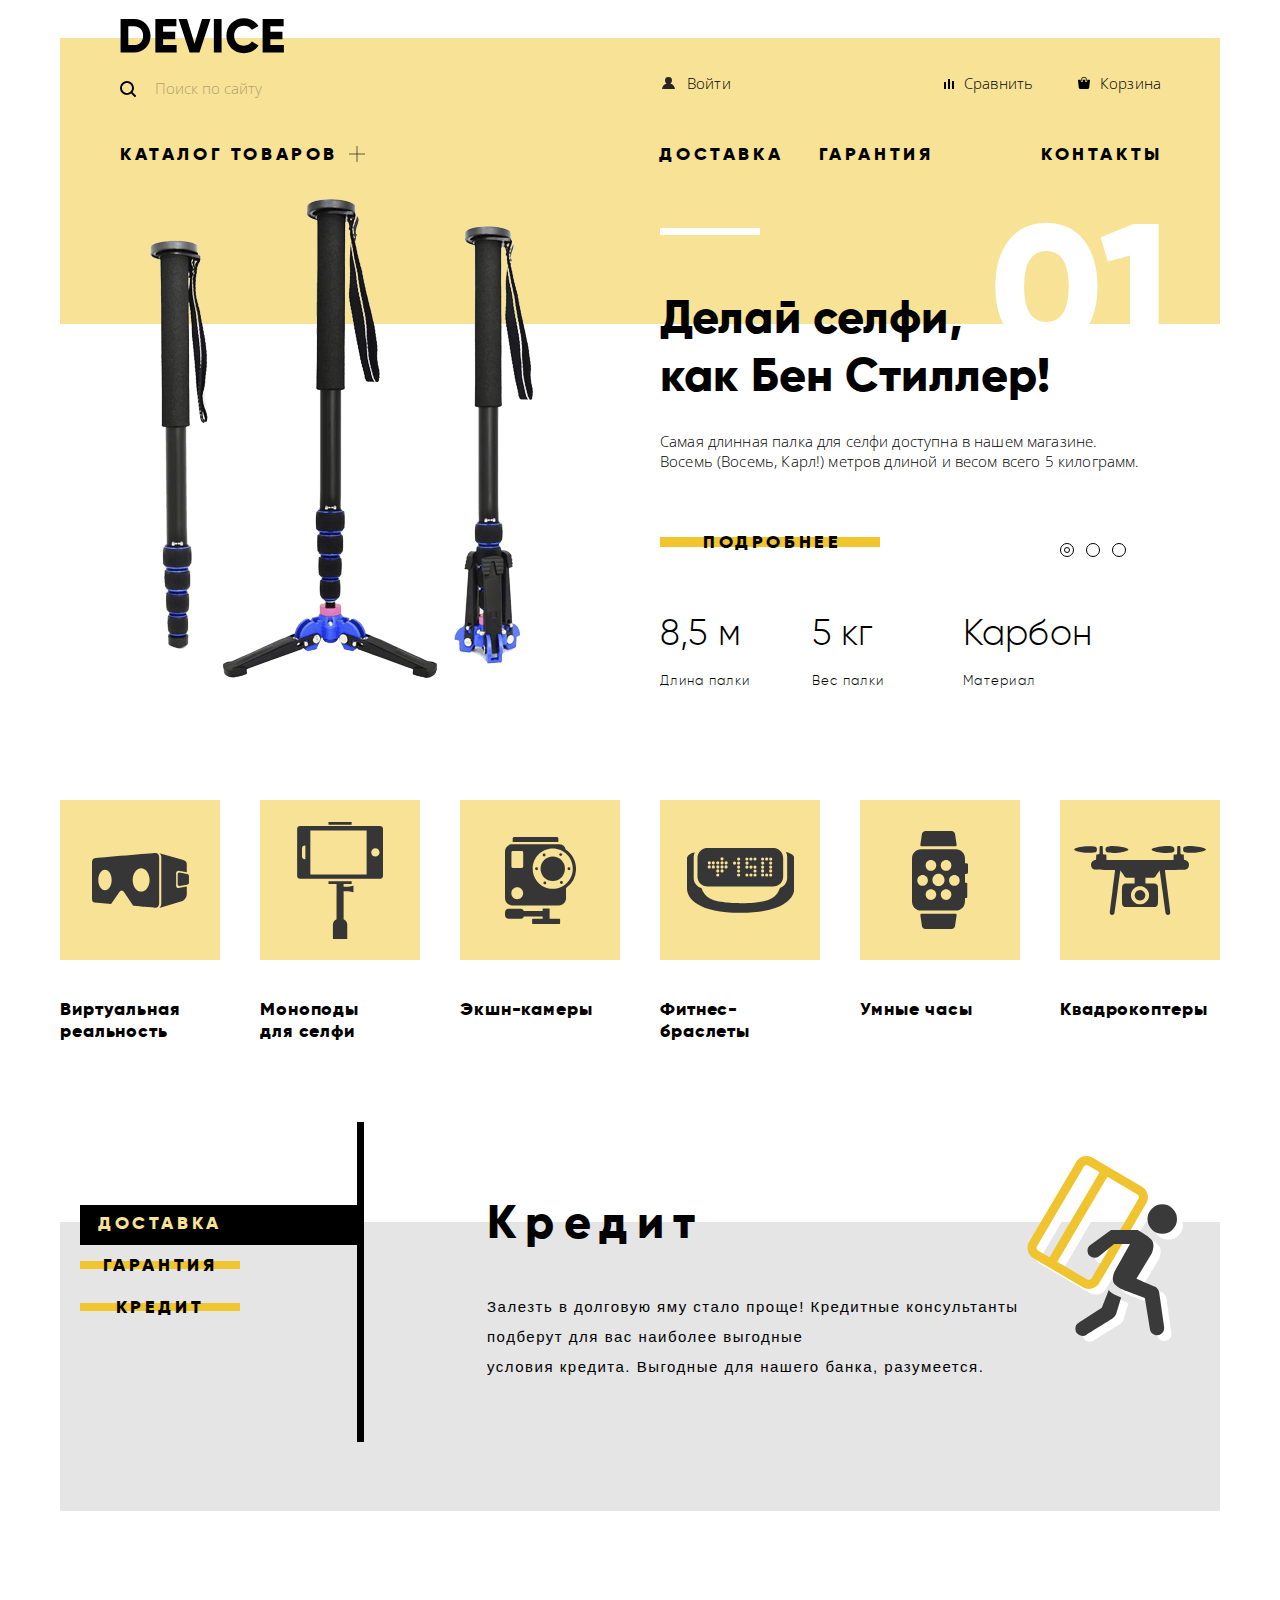
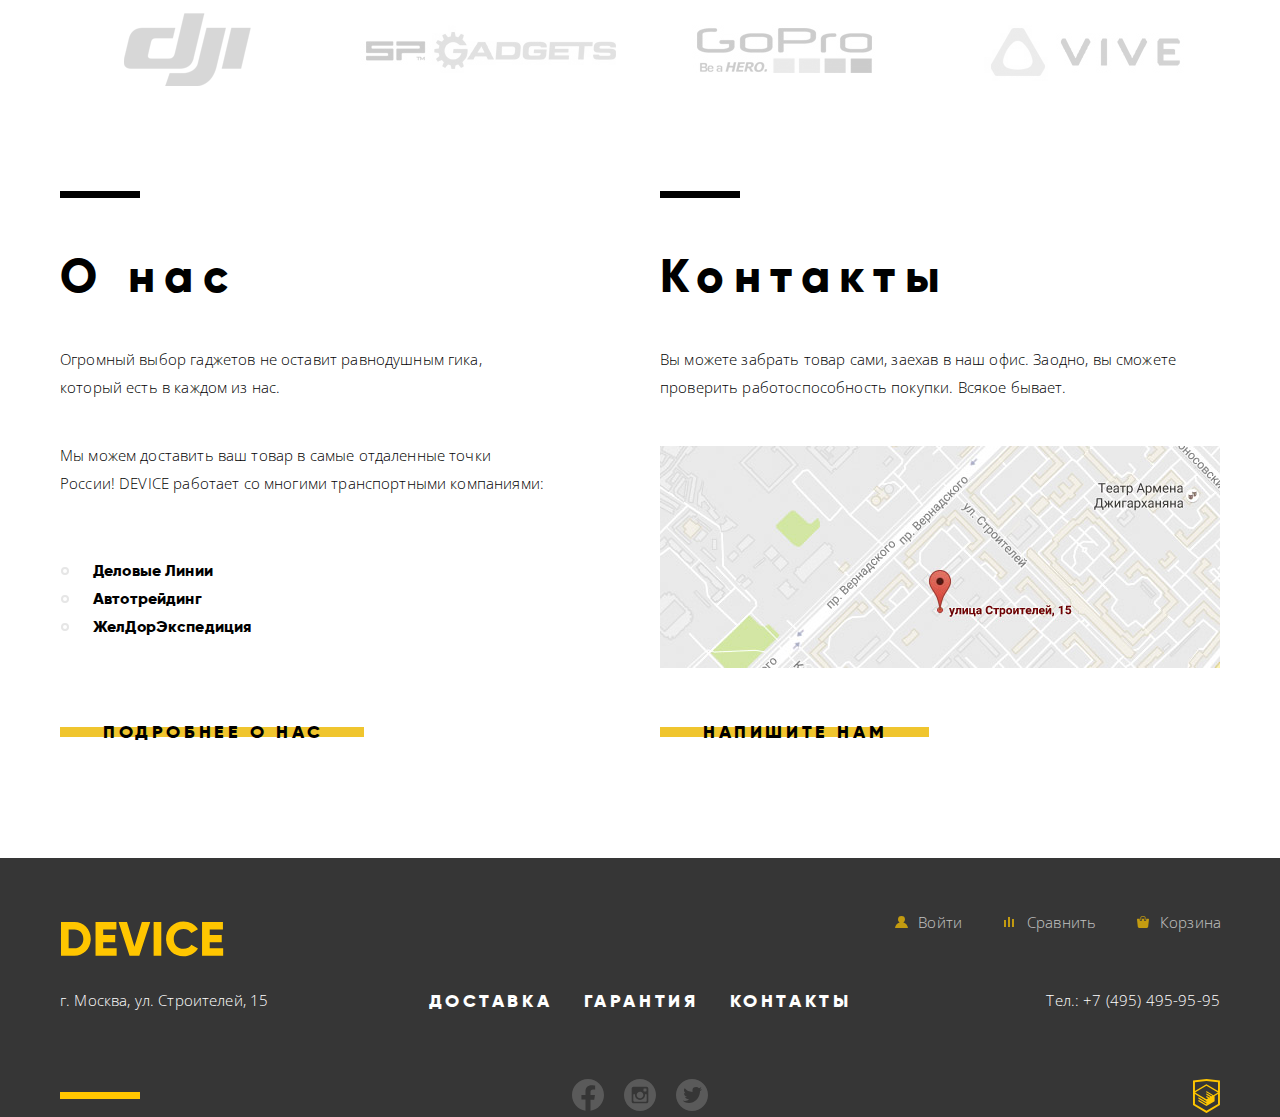
==== commit 3be01171: "Допуск защите - device - правки - 17.03.2021" ====
--- a/index.html
+++ b/index.html
@@ -110,7 +110,7 @@
               <div class="promo-slider__descr-wrap promo-slider__descr-wrap--01">
                 <span class="promo-slider__descr-num">01</span>
                 <h3 class="promo-slider__descr-title promo-slider__descr-title--01">
-                  <span>Делай селфи,<br>как Бен Стиллер!</span>
+                  Делай селфи,<br>как Бен Стиллер!
                 </h3>
                 <p class="promo-slider__descr-text">Самая длинная палка для селфи доступна в нашем магазине.<br> Восемь
                   (Восемь,
@@ -141,7 +141,7 @@
               <div class="promo-slider__descr-wrap  promo-slider__descr-wrap--02">
                 <span class="promo-slider__descr-num">02</span>
                 <h3 class="promo-slider__descr-title promo-slider__descr-title--02">
-                  <span>Худеем<br>правильно!</span>
+                  Худеем<br>правильно!
                 </h3>
                 <p class="promo-slider__descr-text">Мотивирующие фитнес-браслеты помогут найти в себе силы<br> не
                   пропускать
@@ -163,7 +163,7 @@
               <div class="promo-slider__descr-wrap  promo-slider__descr-wrap--03">
                 <span class="promo-slider__descr-num">03</span>
                 <h3 class="promo-slider__descr-title promo-slider__descr-title--03">
-                  <span>Порхает как бабочка, жалит как пчела!</span>
+                  Порхает как бабочка, жалит как пчела!
                 </h3>
                 <p class="promo-slider__descr-text">
                   Этот обычный, на первый взгляд, квадрокоптер оснащен мощным лазером, замаскированным под стандартную
@@ -276,7 +276,7 @@
                   заработаем, поднимая его на ваш этаж.
                 </p>
               </div>
-              <div class="services-accordion__item  services-accordion__item--warranty ">
+              <div class="services-accordion__item  services-accordion__item--warranty">
                 <h3 class="services-accordion__item-title">Гарантия</h3>
                 <p class="services-accordion__item-text">Если из-за возгорания купленного у нас товара у вас сгорит дом
                   &mdash;<br> не переживайте, мы выдадим вам
@@ -461,9 +461,9 @@
   <section class="popup-map">
     <h2 class="visually-hidden">Карта проезда</h2>
     <div class="popup-map__wrap">
-      <iframe
+      <iframe class="popup-map__iframe"
         src="https://www.google.com/maps/embed?pb=!1m18!1m12!1m3!1d2249.112436988893!2d37.52821835204128!3d55.687032925863!2m3!1f0!2f0!3f0!3m2!1i1024!2i768!4f13.1!3m3!1m2!1s0x46b54cf65f5c8955%3A0x694710ccd55501e!2z0YPQuy4g0KHRgtGA0L7QuNGC0LXQu9C10LksIDE1LCDQnNC-0YHQutCy0LAsIDExOTMxMQ!5e0!3m2!1sru!2sru!4v1522064816436"
-        width="994" height="593" style="border:0" allowfullscreen></iframe>
+        width="994" height="593" allowfullscreen></iframe>
       <button aria-label="Закрыть" class="popup-map__close" type="button">
       </button>
     </div>
--- a/css/style.min.css
+++ b/css/style.min.css
@@ -1 +1 @@
-@font-face{font-weight:800;font-family:Gilroy;font-style:normal;src:url(../fonts/gilroyextrabold.woff2) format("woff2"),url(../fonts/gilroyextrabold.woff) format("woff")}@font-face{font-weight:300;font-family:Gilroy;font-style:normal;src:url(../fonts/gilroylight.woff2) format("woff2"),url(../fonts/gilroylight.woff) format("woff")}@-webkit-keyframes bounce{0%{-webkit-transform:translateY(-2000px) translate(-50%,-50%);transform:translateY(-2000px) translate(-50%,-50%)}70%{-webkit-transform:translateY(30px) translate(-50%,-50%);transform:translateY(30px) translate(-50%,-50%)}90%{-webkit-transform:translateY(-10px) translate(-50%,-50%);transform:translateY(-10px) translate(-50%,-50%)}100%{-webkit-transform:translateY(0) translate(-50%,-50%);transform:translateY(0) translate(-50%,-50%)}}@keyframes bounce{0%{-webkit-transform:translateY(-2000px) translate(-50%,-50%);transform:translateY(-2000px) translate(-50%,-50%)}70%{-webkit-transform:translateY(30px) translate(-50%,-50%);transform:translateY(30px) translate(-50%,-50%)}90%{-webkit-transform:translateY(-10px) translate(-50%,-50%);transform:translateY(-10px) translate(-50%,-50%)}100%{-webkit-transform:translateY(0) translate(-50%,-50%);transform:translateY(0) translate(-50%,-50%)}}@-webkit-keyframes shake{0%,100%{-webkit-transform:translate(-50%,-50%) translateX(0);transform:translate(-50%,-50%) translateX(0)}10%,30%,50%,70%,90%{-webkit-transform:translate(-50%,-50%) translateX(-10px);transform:translate(-50%,-50%) translateX(-10px)}20%,40%,60%,80%{-webkit-transform:translate(-50%,-50%) translateX(10px);transform:translate(-50%,-50%) translateX(10px)}}@keyframes shake{0%,100%{-webkit-transform:translate(-50%,-50%) translateX(0);transform:translate(-50%,-50%) translateX(0)}10%,30%,50%,70%,90%{-webkit-transform:translate(-50%,-50%) translateX(-10px);transform:translate(-50%,-50%) translateX(-10px)}20%,40%,60%,80%{-webkit-transform:translate(-50%,-50%) translateX(10px);transform:translate(-50%,-50%) translateX(10px)}}:root{--basic-black:#000000;--basic-white:#ffffff;--special-yellow:#f7e296;--special-yellow-dark:#f0c52e;--special-dark:#363636;--basic-grey:#e5e5e5;--dark-grey:#dcdcdc;--special-grey:#ebebeb;--unit-grey:#f2f2f2;--unit-grey-dark:#eaeaea;--unit-red:#f6dada;--unit-grey-light:#e6e6e6;--grey-disabled:#a6a6a6;--unit-yellow:#ffc600;--popup-shadow:rgba(0, 0, 0, 0.2);--popup-map-shadow:rgba(0, 0, 0, 0.2);--toggle-color:#c4c4c4;--bar-color:#91C92F;--toggle-boxshadow-color:rgba(0, 0, 0, 0.18)}*{-webkit-box-sizing:border-box;box-sizing:border-box}.visually-hidden{position:absolute;width:1px;height:1px;margin:-1px;padding:0;overflow:hidden;border:0;clip:rect(0 0 0 0)}.page-body{font-weight:300;font-size:15px;line-height:30px;font-family:"Open Sans",Arial,sans-serif;color:var(--basic-black);letter-spacing:.01em;background-color:var(--basic-white)}.catalog{font-weight:300;font-size:15px;line-height:30px;font-family:"Open Sans",Arial,sans-serif;color:var(--basic-black);letter-spacing:.01em;background-color:var(--basic-white)}.grid-wrap{display:-ms-grid;display:grid;-ms-grid-rows:-webkit-min-content 1fr -webkit-min-content;-ms-grid-rows:min-content 1fr min-content;grid-template-rows:-webkit-min-content 1fr -webkit-min-content;grid-template-rows:min-content 1fr min-content}a{text-decoration:none}.container{width:1160px;margin:0 auto}.main-header{color:var(--basic-black);background-color:var(--special-yellow);background-image:-o-linear-gradient(top,var(--basic-white) 38px,var(--special-yellow) 38px);background-image:linear-gradient(to bottom,var(--basic-white) 38px,var(--special-yellow) 38px)}.main-header-logo{cursor:pointer;display:block;padding:18px 60px 15px}.main-header-logo:focus,.main-header-logo:hover{opacity:.6;-webkit-transition:all .2 linear;-o-transition:all .2 linear;transition:all .2 linear}.main-header-logo:active{opacity:.3}.main-header-logo__img{width:164px;height:36px}.user-nav{display:-webkit-box;display:-ms-flexbox;display:flex;-ms-flex-wrap:wrap;flex-wrap:wrap;-webkit-box-pack:justify;-ms-flex-pack:justify;justify-content:space-between;width:1160px;padding:0 60px;margin-bottom:40px}.user-nav__user-item--search{width:542px;-webkit-box-sizing:border-box;box-sizing:border-box}.user-nav__search{position:relative;padding-left:25px}.user-nav__search-label{position:absolute;top:8px;left:0;width:20px;height:20px;background-image:url(../img/search.svg);background-repeat:no-repeat;cursor:pointer}.user-nav__search-label::before{content:"";position:absolute;bottom:-12px;left:0;display:none;width:400px;height:2px;background-color:var(--basic-black)}.user-nav__search-input{position:relative;width:320px;height:30px;margin-left:10px;padding:0;font-weight:300;font-size:15px;line-height:30px;font-family:"Open Sans",Arial,sans-serif;color:var(--basic-black);background-color:transparent;border:none;outline:0;cursor:pointer}.user-nav__search-input::-webkit-input-placeholder{color:var(--basic-black);opacity:.3}.user-nav__search-input::-moz-placeholder{color:var(--basic-black);opacity:.3}.user-nav__search-input:-ms-input-placeholder{color:var(--basic-black);opacity:.3}.user-nav__search-input::-ms-input-placeholder{color:var(--basic-black);opacity:.3}.user-nav__search-input::placeholder{color:var(--basic-black);opacity:.3}.user-nav__search-input:hover::-webkit-input-placeholder{color:var(--basic-black);opacity:.6}.user-nav__search-input:hover::-moz-placeholder{color:var(--basic-black);opacity:.6}.user-nav__search-input:hover:-ms-input-placeholder{color:var(--basic-black);opacity:.6}.user-nav__search-input:hover::-ms-input-placeholder{color:var(--basic-black);opacity:.6}.user-nav__search-input:hover::placeholder{color:var(--basic-black);opacity:.6}.user-nav__search-input:focus::-webkit-input-placeholder{font-size:0}.user-nav__search-input:focus::-moz-placeholder{font-size:0}.user-nav__search-input:focus:-ms-input-placeholder{font-size:0}.user-nav__search-input:focus::-ms-input-placeholder{font-size:0}.user-nav__search-input:focus::placeholder{font-size:0}.user-nav__search-input:focus~.user-nav__search-label::before{display:block}.user-nav__search-input:focus~.user-nav__search-btn{z-index:0;opacity:1}.user-nav__search-btn{position:absolute;top:-9px;left:330px;z-index:-1;width:85px;margin-top:auto;margin-bottom:auto;padding-top:14px;padding-bottom:14px;background:0 0;background-color:transparent;border:2px solid var(--basic-black);cursor:pointer;opacity:0}.user-nav__search-btn:hover{color:var(--basic-white);background-color:var(--basic-black);-webkit-transition:all .1s linear;-o-transition:all .1s linear;transition:all .1s linear}.user-nav__search-btn:focus{z-index:0;color:var(--basic-white);background-color:var(--basic-black);opacity:1;-webkit-transition:all .1s linear;-o-transition:all .1s linear;transition:all .1s linear}.user-nav__search-btn:active{color:var(--basic-white);opacity:.3}.user-nav__search-btn:focus~.user-nav__search-label::before{display:block}.user-nav__user-link{position:relative;color:var(--basic-dark)}.user-nav__user-link:hover{opacity:.6}.user-nav__user-link:hover::before{opacity:.6}.user-nav__user-link:active{opacity:.3}.user-nav__user-link:active::before{opacity:.3}.user-nav__user-link::before{content:"";position:absolute;width:13px;height:12px;background-repeat:no-repeat}.user-nav__user-item--login{width:282px;padding-left:25px;-webkit-box-sizing:border-box;box-sizing:border-box}.user-nav__user-item--compare{width:134px;padding-left:20px}.user-nav__user-item--cart{width:82px;padding-left:22px}.user-nav__user-link--login::before{bottom:4px;left:-25px;background-image:url(../img/black-user.svg)}.user-nav__user-link--profile::before{bottom:4px;left:-25px;background-image:url(../img/black-user.svg)}.user-nav__user-link--compare::before{bottom:2px;left:-20px;background-image:url(../img/black-compare.svg)}.user-nav__user-link--cart::before{bottom:4px;left:-22px;background-image:url(../img/black-cart.svg)}.user-nav__user-link--logout{margin-left:15px;color:var(--basic-black);opacity:.3}.user-nav__user-link--logout:hover{color:var(--basic-black);opacity:.6}.user-nav__user-link--logout:active{color:var(--basic-black);opacity:.1}.main-nav{padding:0 60px 13px}.main-nav__list{list-style:none;margin:0;padding:0;display:-webkit-box;display:-ms-flexbox;display:flex;-webkit-box-pack:justify;-ms-flex-pack:justify;justify-content:space-between;-ms-flex-wrap:wrap;flex-wrap:wrap}.main-nav__link{font-weight:800;font-size:18px;line-height:24px;font-family:Gilroy,Arial,sans-serif;color:var(--basic-black);text-transform:uppercase;letter-spacing:.2em;cursor:pointer}.main-nav__link:hover{opacity:.6}.main-nav__link:active{opacity:.3}.main-nav__item--catalog{width:539px}.main-nav__item--delivery{width:159px}.main-nav__item--warranty{width:222px}.main-nav__item--contacts{width:119px}.main-nav__link--catalog{position:relative}.main-nav__link--catalog::before{content:"";position:absolute;right:-27px;bottom:10px;width:16px;height:2px;background-color:var(--basic-black);opacity:.3}.main-nav__link--catalog::after{content:"";position:absolute;right:-20px;bottom:3px;width:2px;height:16px;background-color:var(--basic-black);opacity:.3}.main-nav__item--catalog{position:relative}.main-nav__link--catalog{position:relative}.main-nav__sub-wrap{position:absolute;top:22px;left:-60px;display:none;width:1160px;background-color:var(--special-yellow);z-index:5}.main-nav__sub-wrap:hover{display:block}.main-nav__link--catalog:hover+.main-nav__sub-wrap{display:block}.main-nav__sub-list{list-style:none;margin:0;padding:0;display:-webkit-box;display:-ms-flexbox;display:flex;-webkit-box-pack:start;-ms-flex-pack:start;justify-content:start;padding-left:60px;padding-top:36px}.main-nav__sub-column{padding-bottom:26px}.main-nav__sub-column:nth-child(1){width:241px}.main-nav__sub-column:nth-child(2){width:178px}.main-nav__sub-column:nth-child(3){width:185px}.main-nav__sub-link{color:var(--basic-black);font-weight:300;font-size:15px;line-height:20px;display:block;padding-bottom:15px}.main-nav__sub-link:hover{opacity:.6}.main-nav__sub-link:active{opacity:.3}.promo-slider{position:relative;background-image:-o-linear-gradient(top,var(--special-yellow) 146px,var(--basic-white) 146px);background-image:linear-gradient(to bottom,var(--special-yellow) 146px,var(--basic-white) 146px);padding-bottom:14px}.promo-slider__controls{position:absolute;right:80px;bottom:158px;z-index:1;display:-webkit-box;display:-ms-flexbox;display:flex;-webkit-box-pack:justify;-ms-flex-pack:justify;justify-content:space-between;width:78px}.promo-slider__control{position:relative;display:block;width:26px}.promo-slider__control::before{content:"";position:absolute;display:block;top:-2px;left:-2px;width:12px;height:12px;border:1px solid var(--basic-black);border-radius:50%;cursor:pointer}.promo-slider__control::after{content:"";position:absolute;top:2px;left:2px;display:none;-webkit-box-sizing:border-box;box-sizing:border-box;width:6px;height:6px;border:1px solid var(--basic-black);border-radius:50%}.promo-slider__input[id=promo-control-1]:checked~.promo-slider__controls label[for=promo-control-1]::after,.promo-slider__input[id=promo-control-2]:checked~.promo-slider__controls label[for=promo-control-2]::after,.promo-slider__input[id=promo-control-3]:checked~.promo-slider__controls label[for=promo-control-3]::after{display:block}.promo-slider__item{display:-webkit-box;display:-ms-flexbox;display:flex;-webkit-box-pack:justify;-ms-flex-pack:justify;justify-content:space-between}.promo-slider__item--01,.promo-slider__item--02,.promo-slider__item--03{display:none}.promo-slider__item--active{display:-webkit-box;display:-ms-flexbox;display:flex}.promo-slider__img-wrap{width:600px}.promo-slider__img-wrap--01{padding-left:89px;padding-top:17px}.promo-slider__img-wrap--02{padding-left:116px;padding-top:42px}.promo-slider__img-wrap--03{padding-left:30px;padding-top:99px}.promo-slider__img--01{width:384px;height:486px}.promo-slider__descr-wrap{position:relative;width:560px;padding-top:110px}.promo-slider__descr-wrap::before{position:absolute;content:"";width:100px;height:7px;top:50px;left:0;background-color:var(--basic-white)}.promo-slider__descr-num{position:absolute;font-family:Gilroy,Arial,sans-serif;font-weight:800;font-size:179px;line-height:219px;text-transform:uppercase;color:var(--basic-white);top:0;left:330px;z-index:1}.promo-slider__descr-title{position:relative;margin-top:0;margin-bottom:27px;font-family:Gilroy,Arial,sans-serif;font-weight:800;font-size:47px;line-height:58px;color:var(--basic-black);z-index:3}.promo-slider__descr-text{font-family:"Open Sans",Arial,sans-serif;font-weight:300;font-size:15px;line-height:20px;color:var(--basic-black);margin-top:0;margin-bottom:51px}.btn-more{position:relative;z-index:1;display:inline-block;padding:9px 43px;font-weight:800;font-size:18px;line-height:22px;font-family:Gilroy,Arial,sans-serif;text-align:center;color:var(--basic-black);text-transform:uppercase;letter-spacing:.2em;background:0 0;border:none;cursor:pointer;margin-bottom:50px}.btn-more:active{color:var(--basic-black);opacity:.3}.btn-more::before{content:"";position:absolute;top:36%;left:0;z-index:-1;width:223px;height:10px;background-color:var(--special-yellow-dark)}.btn-more:focus::before,.btn-more:hover::before{top:0;height:42px;margin:0;-webkit-transition:all .3s linear;-o-transition:all .3s linear;transition:all .3s linear}.btn-more:active::before{top:0;height:42px;margin:0;color:var(--basic-black);opacity:.3;-webkit-transition:all .3s linear;-o-transition:all .3s linear;transition:all .3s linear}.promo-slider__advantages-list--01{list-style:none;margin:0;padding:0;display:-webkit-box;display:-ms-flexbox;display:flex;-ms-flex-wrap:wrap;flex-wrap:wrap;-webkit-box-pack:justify;-ms-flex-pack:justify;justify-content:space-between;width:450px}.promo-slider__advantages-list--01 .promo-slider__advantages-col{width:147px}.promo-slider__advantages-title{font-family:Gilroy,Arial,sans-serif;font-weight:300;font-size:36px;line-height:42px;color:var(--basic-black);margin:0;padding-bottom:0 0 0 15px}.promo-slider__advantages-descr{font-family:Gilroy,Arial,sans-serif;font-weight:300;font-size:13px;line-height:15px;letter-spacing:.1em;color:var(--basic-black)}.promo-slider__advantages-list--02{list-style:none;margin:0;padding:0;display:-webkit-box;display:-ms-flexbox;display:flex;-ms-flex-wrap:wrap;flex-wrap:wrap;-webkit-box-pack:justify;-ms-flex-pack:justify;justify-content:space-between;display:block;width:176px}.promo-slider__advantages-list--02 .promo-slider__advantages-col{width:176px;display:inline-block}.promo-slider__advantages-list--03{list-style:none;margin:0;padding:0;display:-webkit-box;display:-ms-flexbox;display:flex;-ms-flex-wrap:wrap;flex-wrap:wrap;-webkit-box-pack:justify;-ms-flex-pack:justify;justify-content:space-between;width:332px}.promo-slider__advantages-list--03 .promo-slider__advantages-col{width:163px;display:inline-block}.main-goods{padding-top:97px;padding-bottom:65px}.main-goods__list{list-style:none;margin:0;padding:0;display:-webkit-box;display:-ms-flexbox;display:flex;-webkit-box-pack:justify;-ms-flex-pack:justify;justify-content:space-between}.main-goods__item{width:160px}.main-goods__item-wrap{-webkit-box-sizing:border-box;box-sizing:border-box;width:160px;height:160px;background-color:var(--special-yellow);margin-bottom:38px;display:-webkit-box;display:-ms-flexbox;display:flex;-webkit-box-pack:center;-ms-flex-pack:center;justify-content:center;-webkit-box-align:center;-ms-flex-align:center;align-items:center}.main-goods__item-wrap--vr img{width:97px;height:55px}.main-goods__item-wrap--selfie+p{width:100px}.main-goods__item-wrap--selfie img{width:86px;height:117px}.main-goods__item-wrap--cam img{width:71px;height:87px}.main-goods__item-wrap--fit img{width:107px;height:65px}.main-goods__item-wrap--watch img{width:56px;height:98px}.main-goods__item-wrap--copter img{width:132px;height:69px}.main-goods__item-link:focus .main-goods__item-wrap,.main-goods__item-link:hover .main-goods__item-wrap{background-color:var(--special-yellow-dark);-webkit-transition:all .2s linear;-o-transition:all .2s linear;transition:all .2s linear}.main-goods__item-link:active .main-goods__item-img,.main-goods__item-link:active .main-goods__item-name{opacity:.3}.main-goods__item-name{margin:0;padding:0;display:inline-block}.main-goods__item-name:active{opacity:.3}.main-goods__item-name{width:160px;font-family:Gilroy,Arial,sans-serif;font-weight:800;font-size:18px;line-height:22px;letter-spacing:.05em;color:var(--basic-black)}.services-accordion{position:relative;background-image:-o-linear-gradient(top,var(--basic-white) 115px,var(--basic-grey) 115px);background-image:linear-gradient(to bottom,var(--basic-white) 115px,var(--basic-grey) 115px);padding-bottom:129px}.services-accordion-wrap{display:-webkit-box;display:-ms-flexbox;display:flex;-webkit-box-pack:justify;-ms-flex-pack:justify;justify-content:space-between}.services-accordion__controls-wrap{width:304px;padding-top:98px;padding-left:20px}.services-accordion__control{position:relative;z-index:1;display:block;width:160px;height:22px;padding-top:7px;padding-bottom:7px;font-family:Gilroy,Arial,sans-serif;font-weight:800;font-size:18px;line-height:22px;letter-spacing:.2em;text-transform:uppercase;color:var(--basic-black);cursor:pointer;margin-bottom:20px;text-align:center}.services-accordion__control::before{content:"";position:absolute;top:14px;left:0;z-index:-1;width:160px;height:8px;background-color:var(--special-yellow-dark)}.services-accordion__control::after{content:"";position:absolute;top:0;left:100%;z-index:-1;width:0;height:40px;background-color:var(--basic-black)}.services-accordion__control:hover::before{top:0;height:40px;margin:0;-webkit-transition:all .3s linear;-o-transition:all .3s linear;transition:all .3s linear}.services-accordion__input[id=services-control-1]:checked~.services-accordion__controls label[for=services-control-1],.services-accordion__input[id=services-control-2]:checked~.services-accordion__controls label[for=services-control-2],.services-accordion__input[id=services-control-3]:checked~.services-accordion__controls label[for=services-control-3]{color:var(--special-yellow)}.services-accordion__input[id=services-control-1]:checked~.services-accordion__controls label[for=services-control-1]::before,.services-accordion__input[id=services-control-2]:checked~.services-accordion__controls label[for=services-control-2]::before,.services-accordion__input[id=services-control-3]:checked~.services-accordion__controls label[for=services-control-3]::before{background-color:var(--basic-black);height:40px;width:277px;top:0;left:0}.services-accordion__item{width:856px;display:none;padding-top:86px;padding-left:123px}.services-accordion__item--active{display:block}.services-accordion__item-title{font-family:Gilroy,Arial,sans-serif;font-weight:800;font-size:47px;line-height:58px;letter-spacing:.2em;color:var(--basic-black);margin:0;padding-bottom:41px}.services-accordion__item-text{font-family:"Opan Sans",Arial,sans-serif;font-weight:300;font-size:15px;line-height:30px;letter-spacing:.1em;margin:0}.services-accordion__item::before{position:absolute;content:"";width:7px;height:320px;top:15px;left:297px;background-color:var(--basic-black)}.services-accordion__item--delivery::after{position:absolute;content:"";display:block;width:136px;height:164px;background-image:url(../img/delivery.svg);background-repeat:no-repeat;top:85px;left:1001px}.services-accordion__item--warranty::after{position:absolute;content:"";display:block;width:170px;height:188px;background-image:url(../img/warranty.svg);background-repeat:no-repeat;top:62px;left:1010px}.services-accordion__item--credit::after{position:absolute;content:"";display:block;width:156px;height:188px;background-image:url(../img/credit.svg);background-repeat:no-repeat;top:49px;left:967px}.main-brands{padding-top:90px;padding-bottom:90px}.main-brands__list{display:-webkit-box;display:-ms-flexbox;display:flex;-webkit-box-pack:justify;-ms-flex-pack:justify;justify-content:space-between;list-style:none;margin:0;padding:0}.main-brands__link{display:block;font-size:0;width:260px;height:100px;opacity:.2}.main-brands__link:focus,.main-brands__link:hover{opacity:1;-webkit-transition:all .3s linear;-o-transition:all .3s linear;transition:all .3s linear}.main-brands__link--dji{background-color:var(--basic-grey);background-image:url(../img/main-brands-dji-gray.png)}.main-brands__link--dji:focus,.main-brands__link--dji:hover{background-image:url(../img/main-brands-dji.png)}.main-brands__link--spg{background-color:var(--basic-grey);background-image:url(../img/main-brands-spg-gray.png)}.main-brands__link--spg:focus,.main-brands__link--spg:hover{background-image:url(../img/main-brands-spg.png)}.main-brands__link--gopro{background-color:var(--basic-grey);background-image:url(../img/main-brands-gopro-gray.png)}.main-brands__link--gopro:focus,.main-brands__link--gopro:hover{background-image:url(../img/main-brands-gopro.png)}.main-brands__link--vive{background-color:var(--basic-grey);background-image:url(../img/main-brands-vive-gray.png)}.main-brands__link--vive:focus,.main-brands__link--vive:hover{background-image:url(../img/main-brands-vive.png)}.main-info-wrap{display:-webkit-box;display:-ms-flexbox;display:flex;-webkit-box-pack:justify;-ms-flex-pack:justify;justify-content:space-between;padding-bottom:105px}.main-info{position:relative;width:600px;padding-top:56px}.main-info::before{position:absolute;content:"";width:80px;height:7px;background-color:var(--basic-black);top:0;left:0}.main-contacts{position:relative;width:560px;padding-top:56px}.main-contacts::before{position:absolute;content:"";width:80px;height:7px;background-color:var(--basic-black);top:0;left:0}.main-info__title{font-family:Gilroy,Arial,sans-serif;font-weight:800;font-size:47px;line-height:58px;letter-spacing:.2em;color:var(--basic-black);margin-top:0;margin-bottom:40px}.main-info__descr-text{font-family:"Open Sans",Arial,sans-serif;font-style:normal;font-weight:300;font-size:15px;line-height:28px;color:var(--basic-black)}.main-info__descr-text:first-child{margin-bottom:40px}.main-info__descr-text:last-child{margin-bottom:60px}.main-info__delivery-list{list-style:none;margin:0 0 70px 0;padding:0 0 0 19px}.main-info__delivery-item{position:relative}.main-info__delivery-item::before{content:"";position:absolute;top:10px;left:-18px;width:8px;height:8px;border:2px solid var(--unit-grey-light);border-radius:50%}.main-info__delivery-item{font-family:Gilroy,Arial,sans-serif;font-style:normal;font-weight:800;font-size:16px;line-height:28px;color:var(--basic-black)}.main-contacts__title{font-family:Gilroy,Arial,sans-serif;font-style:normal;font-weight:800;font-size:47px;line-height:58px;letter-spacing:.2em;color:var(--basic-black);margin-top:0;margin-bottom:40px}.main-contacts__text{font-family:"Open Sans",Arial,sans-serif;font-style:normal;font-weight:300;font-size:15px;line-height:28px;color:var(--basic-black);margin-bottom:45px}.main-contacts__map{display:block;margin-bottom:43px;width:560px;height:222px}.main-contacts__map-img{background-color:var(--basic-white)}.btn-about{position:relative;z-index:1;display:inline-block;padding:9px 43px;font-weight:800;font-size:18px;line-height:24px;font-family:Gilroy,Arial,sans-serif;text-align:center;color:var(--basic-black);text-transform:uppercase;letter-spacing:.2em;background:0 0;border:none;cursor:pointer}.btn-about:active{color:var(--basic-black);opacity:.3}.btn-about::before{content:"";position:absolute;top:39%;left:0;z-index:-1;width:304px;height:10px;background-color:var(--special-yellow-dark)}.btn-about:focus::before,.btn-about:hover::before{top:0;height:42px;margin:0;-webkit-transition:all .3s linear;-o-transition:all .3s linear;transition:all .3s linear}.btn-about:active::before{top:0;height:42px;margin:0;color:var(--basic-black);opacity:.3;-webkit-transition:all .3s linear;-o-transition:all .3s linear;transition:all .3s linear}.btn-write-us{position:relative;z-index:1;display:inline-block;padding:9px 43px;font-weight:800;font-size:18px;line-height:24px;font-family:Gilroy,Arial,sans-serif;text-align:center;color:var(--basic-black);text-transform:uppercase;letter-spacing:.2em;background-color:none;border:none;cursor:pointer}.btn-write-us:active{color:var(--basic-black);opacity:.3}.btn-write-us::before{content:"";position:absolute;top:39%;left:0;z-index:-1;width:269px;height:10px;background-color:var(--special-yellow-dark)}.btn-write-us:focus::before,.btn-write-us:hover::before{top:0;height:42px;margin:0;-webkit-transition:all .3s linear;-o-transition:all .3s linear;transition:all .3s linear}.btn-write-us:active::before{top:0;height:42px;margin:0;color:var(--basic-black);opacity:.3;-webkit-transition:all .3s linear;-o-transition:all .3s linear;transition:all .3s linear}.main-footer{background-color:var(--special-dark);padding-top:49px}.main-footer__logo-user-nav{display:-webkit-box;display:-ms-flexbox;display:flex;-ms-flex-wrap:wrap;flex-wrap:wrap;-webkit-box-pack:justify;-ms-flex-pack:justify;justify-content:space-between;margin-bottom:29px}.main-footer__logo{width:163px}.main-footer__logo{padding-top:14px}.main-footer__logo-link{cursor:pointer}.main-footer__logo-img{width:164px;height:36px}.main-footer__logo:hover{opacity:.6;-webkit-transition:all .2s linear;-o-transition:all .2s linear;transition:all .2s linear}.main-footer__logo a:active{opacity:.3}.main-footer__user-list{display:-webkit-box;display:-ms-flexbox;display:flex;-webkit-box-pack:end;-ms-flex-pack:end;justify-content:flex-end;width:997px;list-style:none;margin:0;padding:0}.main-footer__user-item:nth-child(1){display:-webkit-box;display:-ms-flexbox;display:flex;width:-webkit-max-content;width:-moz-max-content;width:max-content;padding-left:23px;padding-top:5px}.main-footer__user-link--logout{margin-left:26px}.main-footer__user-item:nth-child(2){display:-webkit-box;display:-ms-flexbox;display:flex;width:91px;padding-left:23px;padding-top:5px;margin-left:42px}.main-footer__user-item:nth-child(3){display:-webkit-box;display:-ms-flexbox;display:flex;width:83px;padding-left:23px;padding-top:5px;margin-left:42px}.main-footer__user-link{position:relative;color:var(--basic-white);opacity:.7;font-family:"Open Sans",Arial,sans-serif;font-weight:300;font-size:15px;line-height:20px;color:var(--basic-white)}.main-footer__user-link:hover{color:var(--basic-white);opacity:1}.main-footer__user-link:active{color:var(--basic-white);opacity:.3}.main-footer__user-link:hover::before{opacity:.6}.main-footer__user-link:active::before{opacity:.3}.main-footer__user-link--login::before{position:absolute;content:"";width:13px;height:14px;top:4px;left:-23px;background-image:url(../img/yellow-user.svg);background-repeat:no-repeat}.main-footer__user-link--profile::before{position:absolute;content:"";width:13px;height:14px;top:4px;left:-26px;background-image:url(../img/yellow-user.svg);background-repeat:no-repeat}.main-footer__user-link--compare::before{position:absolute;content:"";width:13px;height:14px;top:5px;left:-23px;background-image:url(../img/yellow-compare.svg);background-repeat:no-repeat}.main-footer__user-link--cart::before{position:absolute;content:"";width:13px;height:14px;top:4px;left:-23px;background-image:url(../img/yellow-cart.svg);background-repeat:no-repeat}.main-footer__address-services-tel{display:-webkit-box;display:-ms-flexbox;display:flex;-ms-flex-wrap:wrap;flex-wrap:wrap;-webkit-box-pack:justify;-ms-flex-pack:justify;justify-content:space-between;margin-bottom:67px}.main-footer__address{font-family:"Open Sans",Arial,sans-serif;font-style:normal;font-weight:300;font-size:15px;line-height:20px;color:var(--basic-white);width:368px}.main-footer__services{width:423px;display:-webkit-box;display:-ms-flexbox;display:flex;-webkit-box-pack:justify;-ms-flex-pack:justify;justify-content:space-between}.main-footer__services-link{font-family:Gilroy,Arial,sans-serif;font-style:normal;font-weight:800;font-size:18px;line-height:22px;letter-spacing:.2em;text-transform:uppercase;color:var(--basic-white)}.main-footer__copyright a:focus,.main-footer__copyright a:hover,.main-footer__phone a:focus,.main-footer__phone a:hover,.main-footer__services-link:focus,.main-footer__services-link:hover{opacity:.6;-webkit-transition:all .2s linear;-o-transition:all .2s linear;transition:all .2s linear}.main-footer__copyright a:active,.main-footer__phone a:active,.main-footer__services-link:active{opacity:.3}.main-footer__phone{font-family:"Open Sans",Arial,sans-serif;font-style:normal;font-weight:300;font-size:15px;line-height:20px;color:var(--basic-white);display:inline-block;width:368px;text-align:right}.main-footer__social-copyright{display:-webkit-box;display:-ms-flexbox;display:flex;-webkit-box-pack:justify;-ms-flex-pack:justify;justify-content:space-between;position:relative}.main-footer__social-copyright::before{position:absolute;content:"";width:80px;height:7px;background-color:var(--unit-yellow);top:13px;left:0}.main-footer__social-list{list-style:none;margin:0;padding:0;display:-webkit-box;display:-ms-flexbox;display:flex;-ms-flex-wrap:wrap;flex-wrap:wrap;-webkit-box-pack:justify;-ms-flex-pack:justify;justify-content:space-between;width:648px;padding-left:512px}.main-footer__social-link svg{opacity:.6}.main-footer__social-link:focus svg,.main-footer__social-link:hover svg{opacity:1;-webkit-transition:all .2s linear;-o-transition:all .2s linear;transition:all .2s linear}.main-footer__social-link:active svg{opacity:.3}.main-footer__social-link span{font-size:0}.main-footer__copyright{text-align:right}.main-footer__copyright svg{opacity:1;cursor:pointer}.main-footer__copyright svg:focus,.main-footer__copyright svg:hover{opacity:.6;-webkit-transition:all .2s linear;-o-transition:all .2s linear;transition:all .2s linear}.main-footer__copyright svg:active{opacity:.3;-webkit-transition:all .2s linear;-o-transition:all .2s linear;transition:all .2s linear}.main-footer__copyright span{font-size:0}.popup-write-us{display:none;position:fixed;top:50%;left:50%;-webkit-transform:translate(-50%,-50%);-ms-transform:translate(-50%,-50%);transform:translate(-50%,-50%);z-index:10;width:960px;height:550px;background-color:var(--basic-white);-webkit-box-shadow:0 10px 20px var(--popup-shadow);box-shadow:0 10px 20px var(--popup-shadow)}.popup-write-us--active{display:block;-webkit-animation-name:bounce;animation-name:bounce;-webkit-animation-duration:.6s;animation-duration:.6s}.popup-write-us--error{-webkit-animation-name:shake;animation-name:shake;-webkit-animation-duration:.6s;animation-duration:.6s}.popup-write-us__wrap{position:relative;padding:93px 100px 76px}.popup-form{display:-webkit-box;display:-ms-flexbox;display:flex;-webkit-box-pack:justify;-ms-flex-pack:justify;justify-content:space-between;-ms-flex-wrap:wrap;flex-wrap:wrap}.popup-input-wrap__label{display:block;margin-bottom:10px}.popup-input-wrap--message{margin-top:32px}.popup-input-wrap__input{width:360px}.popup-write-us__close{position:absolute;top:-480px;left:781px}.popup-input-wrap__label{font-family:Gilroy,Arial,sans-serif;font-style:normal;font-weight:800;font-size:18px;line-height:22px;color:var(--basic-black)}.popup-input-wrap__input{padding:16px 19px;font-family:"Open Sans",Arial,sans-serif;font-weight:400;font-size:14px;line-height:19px;color:rgba(0,0,0,.4);background-color:var(--unit-grey);border:none;outline:0}.popup-input-wrap__textarea{width:760px;min-height:156px;padding:14px 19px;font-family:"Open Sans",Arial,sans-serif;font-weight:400;font-size:14px;line-height:19px;color:rgba(0,0,0,.4);background-color:var(--unit-grey);border:none;resize:none;outline:0;margin-bottom:54px}.popup-write-us input:hover,.popup-write-us textarea:hover{background-color:var(--unit-grey-dark)}.popup-write-us input:focus,.popup-write-us textarea:focus{background-color:var(--basic-white);border:3px solid var(--special-yellow)}.popup-write-us input:invalid{background-color:var(--unit-red)}.btn-popup{position:relative;z-index:1;display:inline-block;padding:9px 43px;font-weight:800;font-size:18px;line-height:24px;font-family:Gilroy,Arial,sans-serif;text-align:center;color:var(--basic-black);text-transform:uppercase;letter-spacing:.2em;background:0 0;border:none;cursor:pointer}.btn-popup:active{color:var(--basic-black);opacity:.3}.btn-popup::before{content:"";position:absolute;top:39%;left:0;z-index:-1;width:223px;height:10px;background-color:var(--special-yellow-dark)}.btn-popup:focus::before,.btn-popup:hover::before{top:0;height:42px;margin:0;-webkit-transition:all .3s linear;-o-transition:all .3s linear;transition:all .3s linear}.btn-popup:active::before{top:0;height:42px;margin:0;color:var(--basic-black);opacity:.3;-webkit-transition:all .3s linear;-o-transition:all .3s linear;transition:all .3s linear}.popup-map__close,.popup-write-us__close{position:relative;width:55px;height:55px;background-color:var(--special-yellow-dark);border:none;border-radius:50%;cursor:pointer;opacity:.5}.popup-map__close::before,.popup-write-us__close::before{content:"";position:absolute;top:50%;left:50%;width:2px;height:30px;background-color:var(--basic-white);-webkit-transform:translate(-50%,-50%) rotate(45deg);-ms-transform:translate(-50%,-50%) rotate(45deg);transform:translate(-50%,-50%) rotate(45deg)}.popup-map__close::after,.popup-write-us__close::after{content:"";position:absolute;top:50%;left:50%;width:2px;height:30px;background-color:var(--basic-white);-webkit-transform:translate(-50%,-50%) rotate(135deg);-ms-transform:translate(-50%,-50%) rotate(135deg);transform:translate(-50%,-50%) rotate(135deg)}.popup-map__close:hover,.popup-write-us__close:hover{opacity:1;-webkit-transition:all .2s linear;-o-transition:all .2s linear;transition:all .2s linear}.popup-map__close:active,.popup-write-us__close:active{opacity:.3}.popup-map{position:fixed;top:50%;left:50%;-webkit-transform:translate(-50%,-50%);-ms-transform:translate(-50%,-50%);transform:translate(-50%,-50%);z-index:10;display:none;width:994px;height:593px;background-color:var(--basic-white);-webkit-box-shadow:0 10px 20px var(--popup-map-shadow);box-shadow:0 10px 20px var(--popup-map-shadow)}.popup-map--active{display:block}.popup-map__close{position:absolute;top:42px;left:916px}.page-content__title-wrap{background-image:-o-linear-gradient(top,var(--special-yellow) 34px,var(--basic-white) 34px);background-image:linear-gradient(to bottom,var(--special-yellow) 34px,var(--basic-white) 34px);padding-top:78px;padding-bottom:39px;padding-left:60px}.page-content__title{font-family:Gilroy,Arial,sans-serif;font-weight:800;font-size:47px;line-height:58px;color:var(--basic-black);margin:0 0 29px 0}.breadcrumbs__list{display:-webkit-box;display:-ms-flexbox;display:flex;list-style:none;margin:0;padding:0}.breadcrumbs__item{font-family:"Open Sans",Arial,sans-serif;font-weight:300;font-size:14px;line-height:19px;position:relative;padding-right:40px}.breadcrumbs__item::before{position:absolute;content:"";top:7px;right:17px;width:5px;height:8px;background-image:url(../img/breadcrumbs-arrow.svg);background-repeat:no-repeat}.breadcrumbs__item:last-child::before{display:none}.breadcrumbs__item-link{color:var(--basic-black);opacity:.3}.breadcrumbs__item-link:hover{opacity:.6}.breadcrumbs__item-link:active{opacity:.1}.page-content-top{display:-ms-grid;display:grid;-ms-grid-columns:1fr 328px 832px 1fr;grid-template-columns:1fr 328px 832px 1fr}.page-content-top::before{content:"";width:100%;height:100%;background-color:var(--dark-grey)}.sidebar-top{position:relative;width:100%;background-color:var(--dark-grey);padding:23px 0}.goods-top{width:100%;background-color:var(--basic-grey)}.page-content-top::after{content:"";width:100%;height:100%;background-color:var(--basic-grey)}.sidebar-title{font-family:Gilroy,Arial,sans-serif;font-weight:800;font-size:16px;line-height:20px;letter-spacing:.1em;text-transform:uppercase;color:var(--basic-black);background-color:var(--dark-grey);display:block;position:relative;margin:0}.goods-sort{display:-webkit-box;display:-ms-flexbox;display:flex;-webkit-box-pack:justify;-ms-flex-pack:justify;justify-content:space-between;background-color:var(--basic-grey);position:relative;padding-top:20px;padding-bottom:20px;padding-left:72px}.goods-sort__title{font-family:Gilroy,Arial,sans-serif;font-weight:800;font-size:16px;line-height:20px;letter-spacing:.1em;text-transform:uppercase;color:var(--basic-black);padding:0;margin:0;width:200px;display:-webkit-box;display:-ms-flexbox;display:flex;-webkit-box-align:center;-ms-flex-align:center;align-items:center}.goods-sort__list{list-style:none;margin:0;padding:0;display:-webkit-box;display:-ms-flexbox;display:flex;-ms-flex-wrap:wrap;flex-wrap:wrap;-webkit-box-pack:start;-ms-flex-pack:start;justify-content:flex-start;width:511px}.goods-sort__list-item{margin:0;padding:0;margin-right:31px;display:-webkit-box;display:-ms-flexbox;display:flex;-webkit-box-align:center;-ms-flex-align:center;align-items:center}.goods-sort__list-link{font-family:"Open Sans",Arial,sans-serif;font-weight:400;font-size:14px;line-height:19px;color:var(--basic-black);opacity:.3;margin:0;padding:0;-webkit-box-align:start;-ms-flex-align:start;align-items:flex-start}.goods-sort__list-link--active{opacity:1}.goods-sort__list-link:hover{opacity:.6}.goods-sort__list-link:active{opacity:1}.goods-sort__arrow-list{list-style:none;margin:0;padding:0 4px 0 0;display:-webkit-box;display:-ms-flexbox;display:flex;-webkit-box-pack:justify;-ms-flex-pack:justify;justify-content:space-between;width:49px}.goods-sort__arrow-link{width:11px;height:10px;opacity:.3}.goods-sort__arrow-link.goods-sort__arrow-link--active{opacity:1}.goods-sort__arrow-link:hover{opacity:.6}.goods-sort__item--active .goods-sort__link{opacity:1}.page-content-wrap{display:-ms-grid;display:grid;-ms-grid-columns:1fr 328px 832px 1fr;grid-template-columns:1fr 328px 832px 1fr}.page-content-wrap::before{content:"";width:100%;height:100%;background-color:var(--basic-grey)}.page-content-wrap::after{content:"";width:100%;height:100%;background-color:var(--basic-white)}.sidebar{background-color:var(--basic-grey)}.filter{padding-top:70px}.filter__item{border:0 none;margin:0;padding:0}.filter__item:nth-child(1){margin-bottom:37px}.filter__item:nth-child(2){margin-bottom:24px}.filter__item:nth-child(3){margin-bottom:38px}.filter__item-title{position:relative;font-family:Gilroy,Arial,sans-serif;font-weight:800;font-size:14px;line-height:17px;letter-spacing:.1em;color:var(--basic-black);padding:0;margin:0 0 20px 0;padding-top:16px}.filter__item:nth-child(2) .filter__item-title{margin-bottom:27px}.filter__item:nth-child(3) .filter__item-title{margin-bottom:27px}.filter__item-title::before{position:absolute;content:"";top:0;left:0;width:200px;height:2px;background-color:var(--basic-black)}.range-filter{width:260px}.range-controls{position:relative;margin-bottom:17px;padding-top:10px}.scale{height:2px;width:200px;background-color:var(--basic-black);opacity:.2}.bar{width:67%;height:2px;background:var(--bar-color)}.toggle{position:absolute;top:0;left:0;width:4px;height:4px;padding:0;background-color:var(--toggle-color);border:8px solid var(--basic-white);border-radius:50%;-webkit-box-shadow:0 2px 2px var(--toggle-boxshadow-color);box-shadow:0 2px 2px var(--toggle-boxshadow-color);cursor:pointer;-webkit-box-sizing:content-box;box-sizing:content-box}.toggle-min{left:0}.toggle-max{left:124px}.price-controls{display:-webkit-box;display:-ms-flexbox;display:flex;-webkit-box-pack:justify;-ms-flex-pack:justify;justify-content:space-between}.max-price,.min-price{font-family:Gilroy,Arial,sans-serif;font-weight:300;font-size:14px;line-height:16px;color:var(--basic-black)}.max-price__input,.min-price__input{font-family:inherit;font-weight:inherit;font-size:inherit;line-height:inherit;width:37px;margin:0;color:var(--basic-black);border:none;border-radius:5px;background-color:transparent}.max-price__text,.min-price__text{margin:0;padding:0}.max-price{margin-right:39%}.filter__checkbox-list{list-style:none;margin:0;padding:0}.filter__checkbox-item{margin-bottom:10px}.filter__checkbox-label{font-family:"Open Sans",Arial,sans-serif;font-weight:300;font-size:14px;line-height:19px;color:var(--basic-black);cursor:pointer;margin:0;padding-left:42px;position:relative}.checkbox-off,.checkbox-on{position:absolute;top:-4px;left:0}.checkbox-on{display:none}.filter__checkbox-input:checked~.filter__checkbox-label .checkbox-off{display:none}.filter__checkbox-input:checked~.filter__checkbox-label .checkbox-on{display:inline-block}.checkbox-off:hover,.checkbox-on:hover,.filter__checkbox-label{opacity:.6}.filter__checkbox-input:checked:disabled+.filter__checkbox-label,.filter__checkbox-input:checked:disabled+.filter__checkbox-label .checkbox-off,.filter__checkbox-input:checked:disabled+.filter__checkbox-label .checkbox-on,.filter__checkbox-input:disabled+.filter__checkbox-label,.filter__checkbox-input:disabled+.filter__checkbox-label .checkbox-off,.filter__checkbox-input:disabled+.filter__checkbox-label .checkbox-on{color:var(--grey-disabled)}.filter__radio-list{list-style:none;margin:0;padding:0}.filter__radio-item{margin:0}.filter__radio-item:first-child{margin-bottom:11px}.filter__radio-label{position:relative;font-family:"Open Sans",Arial,sans-serif;font-weight:300;font-size:14px;line-height:19px;color:var(--basic-black);cursor:pointer;padding-left:40px;margin:0}.radio-on{display:none}.filter__radio-input:checked~.filter__radio-label .radio-off{display:none}.filter__radio-input:checked~.filter__radio-label .radio-on{display:inline-block}.radio-off,.radio-on{position:absolute;top:-3px;left:0}.filter__radio-input:checked+.filter__radio-label::after{display:block}.filter__radio-label,.radio-off:hover,.radio-on:hover{opacity:.6}.filter__radio-input:checked:disabled+.filter__radio-label,.filter__radio-input:checked:disabled+.filter__radio-label .radio-off,.filter__radio-input:checked:disabled+.filter__radio-label .radio-on,.filter__radio-input:disabled+.filter__radio-label,.filter__radio-input:disabled+.filter__radio-label .radio-off,.filter__radio-input:disabled+.filter__radio-label .radio-on{color:var(--grey-disabled)}.btn-sidebar{position:relative;z-index:1;display:inline-block;padding:9px 43px;font-weight:800;font-size:18px;line-height:24px;font-family:Gilroy,Arial,sans-serif;color:var(--basic-black);text-transform:uppercase;letter-spacing:.2em;background:0 0;border:none;cursor:pointer}.btn-sidebar:active{color:var(--basic-black);opacity:.3}.btn-sidebar::before{content:"";position:absolute;top:38%;left:0;z-index:-1;width:205px;height:10px;background-color:var(--special-yellow-dark)}.btn-sidebar:focus::before,.btn-sidebar:hover::before{top:0;height:42px;margin:0;-webkit-transition:all .3s linear;-o-transition:all .3s linear;transition:all .3s linear}.btn-sidebar:active::before{top:0;height:42px;margin:0;color:var(--basic-black);opacity:.3;-webkit-transition:all .3s linear;-o-transition:all .3s linear;transition:all .3s linear}.goods{padding-bottom:78px}.goods-list{display:-webkit-box;display:-ms-flexbox;display:flex;-ms-flex-wrap:wrap;flex-wrap:wrap;-webkit-box-pack:justify;-ms-flex-pack:justify;justify-content:space-between;width:832px;padding-top:69px;padding-left:72px}.goods-item{position:relative;width:360px;margin:0}.goods-item:nth-child(2n){margin-right:0}.goods-item__img-wrap{position:relative;width:360px;height:380px}.goods-item__img{width:360px;height:380px;background-color:var(--basic-grey)}.goods-item__info{display:-webkit-box;display:-ms-flexbox;display:flex;-webkit-box-pack:justify;-ms-flex-pack:justify;justify-content:space-between;height:122px;padding-top:31px}.goods-item__info-text{font-family:Gilroy,Arial,sans-serif;font-weight:800;font-size:18px;line-height:22px;letter-spacing:.05em;width:270px;margin:0}.goods-item__info-link{color:var(--basic-black)}.goods-item__price{font-family:Gilroy,Arial,sans-serif;font-weight:300;font-size:16px;line-height:18px;letter-spacing:.05em;color:var(--basic-black);padding-top:3px}.goods-item__hover{position:absolute;top:0;left:0;display:none;width:360px;height:380px;padding:169px 90px 130px;text-align:center;background-color:var(--basic-grey);opacity:.7}.goods-item__hover-btn{width:200px;margin-bottom:6px;margin-left:-11px;position:relative;z-index:1;display:block;padding-top:10px;padding-bottom:10px;font-weight:800;font-size:18px;line-height:24px;font-family:Gilroy,Arial,sans-serif;text-align:center;color:var(--basic-black);text-transform:uppercase;letter-spacing:.2em;background:0 0;border:none;cursor:pointer}.goods-item__add{font-family:"Open Sans",Arial,sans-serif;font-weight:300;font-size:13px;line-height:18px;letter-spacing:.1em;color:var(--basic-black)}.goods-item__hover-btn:active{color:var(--basic-black);opacity:.3}.goods-item__hover-btn::before{content:"";position:absolute;top:50%;left:-2px;z-index:-1;width:inherit;height:8px;margin-top:-5px;background-color:var(--special-yellow-dark)}.goods-item__hover-btn:focus::before,.goods-item__hover-btn:hover::before{top:0;height:40px;margin:0;-webkit-transition:all .3s linear;-o-transition:all .3s linear;transition:all .3s linear}.goods-item__hover-btn:active::before{top:0;height:40px;margin:0;color:var(--basic-black);opacity:.3;-webkit-transition:all .3s linear;-o-transition:all .3s linear;transition:all .3s linear}.goods-item:hover .goods-item__hover{display:block}.new::before{content:"new";position:absolute;-webkit-box-sizing:border-box;box-sizing:border-box;font-family:Gilroy,Arial,sans-serif;font-weight:800;font-size:12px;line-height:15px;text-transform:uppercase;color:var(--basic-black);border:2px solid var(--basic-black);border-radius:50%;display:-webkit-box;display:-ms-flexbox;display:flex;-webkit-box-align:center;-ms-flex-align:center;align-items:center;-webkit-box-pack:center;-ms-flex-pack:center;justify-content:center;opacity:.3;width:62px;height:62px;top:29px;right:27px}.pagination{list-style:none;display:-webkit-box;display:-ms-flexbox;display:flex;-webkit-box-pack:justify;-ms-flex-pack:justify;justify-content:space-between;-webkit-box-align:center;-ms-flex-align:center;align-items:center;width:760px;margin:0;margin-left:71px;padding:0;background-color:var(--special-grey)}.pagination__link-text{font-family:Gilroy,Arial,sans-serif;font-weight:800;font-size:16px;line-height:20px;letter-spacing:.1em;text-transform:uppercase;color:var(--basic-black)}.pagination__link-text:active{opacity:.3}.pagination__control--prev{display:block;width:134px;padding:24px 30px}.pagination__control--next{display:block;width:134px;padding:24px 30px;text-align:right}.pagination__control:hover{background-color:var(--dark-grey)}.pagination__control:active{background-color:var(--dark-grey)}.pagination-num__list{list-style:none;display:-webkit-box;display:-ms-flexbox;display:flex;-webkit-box-pack:center;-ms-flex-pack:center;justify-content:center;-webkit-box-align:center;-ms-flex-align:center;align-items:center;margin:0;padding:0}.pagination-num__list-item{width:40px;text-align:center}.pagination__link-num{font-family:Gilroy,Arial,sans-serif;font-weight:800;font-size:16px;line-height:20px;letter-spacing:.1em;text-transform:uppercase;color:var(--basic-black);opacity:.3}.pagination__link-num:hover{opacity:.6}.pagination__link-num:active{opacity:1}.pagination__link-num.pagination__link-num--active{opacity:1}+@font-face{font-weight:800;font-family:Gilroy;font-style:normal;src:url(../fonts/gilroyextrabold.woff2) format("woff2"),url(../fonts/gilroyextrabold.woff) format("woff")}@font-face{font-weight:300;font-family:Gilroy;font-style:normal;src:url(../fonts/gilroylight.woff2) format("woff2"),url(../fonts/gilroylight.woff) format("woff")}@-webkit-keyframes bounce{0%{-webkit-transform:translateY(-2000px) translate(-50%,-50%);transform:translateY(-2000px) translate(-50%,-50%)}70%{-webkit-transform:translateY(30px) translate(-50%,-50%);transform:translateY(30px) translate(-50%,-50%)}90%{-webkit-transform:translateY(-10px) translate(-50%,-50%);transform:translateY(-10px) translate(-50%,-50%)}100%{-webkit-transform:translateY(0) translate(-50%,-50%);transform:translateY(0) translate(-50%,-50%)}}@keyframes bounce{0%{-webkit-transform:translateY(-2000px) translate(-50%,-50%);transform:translateY(-2000px) translate(-50%,-50%)}70%{-webkit-transform:translateY(30px) translate(-50%,-50%);transform:translateY(30px) translate(-50%,-50%)}90%{-webkit-transform:translateY(-10px) translate(-50%,-50%);transform:translateY(-10px) translate(-50%,-50%)}100%{-webkit-transform:translateY(0) translate(-50%,-50%);transform:translateY(0) translate(-50%,-50%)}}@-webkit-keyframes shake{0%,100%{-webkit-transform:translate(-50%,-50%) translateX(0);transform:translate(-50%,-50%) translateX(0)}10%,30%,50%,70%,90%{-webkit-transform:translate(-50%,-50%) translateX(-10px);transform:translate(-50%,-50%) translateX(-10px)}20%,40%,60%,80%{-webkit-transform:translate(-50%,-50%) translateX(10px);transform:translate(-50%,-50%) translateX(10px)}}@keyframes shake{0%,100%{-webkit-transform:translate(-50%,-50%) translateX(0);transform:translate(-50%,-50%) translateX(0)}10%,30%,50%,70%,90%{-webkit-transform:translate(-50%,-50%) translateX(-10px);transform:translate(-50%,-50%) translateX(-10px)}20%,40%,60%,80%{-webkit-transform:translate(-50%,-50%) translateX(10px);transform:translate(-50%,-50%) translateX(10px)}}:root{--basic-black:#000000;--basic-white:#ffffff;--special-yellow:#f7e296;--special-yellow-dark:#f0c52e;--special-dark:#363636;--basic-grey:#e5e5e5;--dark-grey:#dcdcdc;--special-grey:#ebebeb;--unit-grey:#f2f2f2;--unit-grey-dark:#eaeaea;--unit-red:#f6dada;--unit-grey-light:#e6e6e6;--grey-disabled:#a6a6a6;--unit-yellow:#ffc600;--popup-shadow:rgba(0, 0, 0, 0.2);--popup-map-shadow:rgba(0, 0, 0, 0.2);--toggle-color:#c4c4c4;--bar-color:#91C92F;--toggle-boxshadow-color:rgba(0, 0, 0, 0.18)}*{-webkit-box-sizing:border-box;box-sizing:border-box}.visually-hidden{position:absolute;width:1px;height:1px;margin:-1px;padding:0;overflow:hidden;border:0;clip:rect(0 0 0 0)}.page-body{font-weight:300;font-size:15px;line-height:20px;font-family:"Open Sans",Arial,sans-serif;color:var(--basic-black);letter-spacing:.01em;background-color:var(--basic-white)}.catalog{font-weight:300;font-size:15px;line-height:20px;font-family:"Open Sans",Arial,sans-serif;color:var(--basic-black);letter-spacing:.01em;background-color:var(--basic-white)}.grid-wrap{display:-ms-grid;display:grid;-ms-grid-rows:-webkit-min-content 1fr -webkit-min-content;-ms-grid-rows:min-content 1fr min-content;grid-template-rows:-webkit-min-content 1fr -webkit-min-content;grid-template-rows:min-content 1fr min-content}a{text-decoration:none}.container{width:1160px;margin:0 auto}.main-header{color:var(--basic-black);background-color:var(--special-yellow);background-image:-o-linear-gradient(top,var(--basic-white) 38px,var(--special-yellow) 38px);background-image:linear-gradient(to bottom,var(--basic-white) 38px,var(--special-yellow) 38px)}.main-header-logo{cursor:pointer;display:block;padding:18px 60px 15px}.main-header-logo:focus,.main-header-logo:hover{opacity:.6;-webkit-transition-property:all;-o-transition-property:all;transition-property:all;-webkit-transition-duration:.2s;-o-transition-duration:.2s;transition-duration:.2s;-webkit-transition-timing-function:linear;-o-transition-timing-function:linear;transition-timing-function:linear}.main-header-logo:active{opacity:.3}.main-header-logo__img{width:164px;height:36px}.user-nav{display:-webkit-box;display:-ms-flexbox;display:flex;-ms-flex-wrap:wrap;flex-wrap:wrap;-webkit-box-pack:justify;-ms-flex-pack:justify;justify-content:space-between;width:1160px;padding:0 60px;margin-bottom:40px}.user-nav__user-item--search{width:542px;-webkit-box-sizing:border-box;box-sizing:border-box}.user-nav__search{position:relative;padding-left:25px}.user-nav__search-label{position:absolute;top:8px;left:0;width:20px;height:20px;background-image:url(../img/search.svg);background-repeat:no-repeat;cursor:pointer}.user-nav__search-label::before{content:"";position:absolute;bottom:-12px;left:0;display:none;width:400px;height:2px;background-color:var(--basic-black)}.user-nav__search-input{position:relative;width:320px;height:30px;margin-left:10px;padding:0;font-weight:300;font-size:15px;line-height:20px;font-family:"Open Sans",Arial,sans-serif;color:var(--basic-black);background-color:transparent;border:none;outline:0;cursor:pointer}.user-nav__search-input::-webkit-input-placeholder{color:var(--basic-black);opacity:.3}.user-nav__search-input::-moz-placeholder{color:var(--basic-black);opacity:.3}.user-nav__search-input:-ms-input-placeholder{color:var(--basic-black);opacity:.3}.user-nav__search-input::-ms-input-placeholder{color:var(--basic-black);opacity:.3}.user-nav__search-input::placeholder{color:var(--basic-black);opacity:.3}.user-nav__search-input:hover::-webkit-input-placeholder{color:var(--basic-black);opacity:.6}.user-nav__search-input:hover::-moz-placeholder{color:var(--basic-black);opacity:.6}.user-nav__search-input:hover:-ms-input-placeholder{color:var(--basic-black);opacity:.6}.user-nav__search-input:hover::-ms-input-placeholder{color:var(--basic-black);opacity:.6}.user-nav__search-input:hover::placeholder{color:var(--basic-black);opacity:.6}.user-nav__search-input:focus::-webkit-input-placeholder{font-size:0}.user-nav__search-input:focus::-moz-placeholder{font-size:0}.user-nav__search-input:focus:-ms-input-placeholder{font-size:0}.user-nav__search-input:focus::-ms-input-placeholder{font-size:0}.user-nav__search-input:focus::placeholder{font-size:0}.user-nav__search-input:focus~.user-nav__search-label::before{display:block}.user-nav__search-input:focus~.user-nav__search-btn{z-index:0;opacity:1}.user-nav__search-btn{position:absolute;top:-9px;left:330px;z-index:-1;width:85px;margin-top:auto;margin-bottom:auto;padding-top:14px;padding-bottom:14px;background:0 0;background-color:transparent;border:2px solid var(--basic-black);cursor:pointer;opacity:0}.user-nav__search-btn:hover{color:var(--basic-white);background-color:var(--basic-black);-webkit-transition:all .1s linear;-o-transition:all .1s linear;transition:all .1s linear}.user-nav__search-btn:focus{z-index:0;color:var(--basic-white);background-color:var(--basic-black);opacity:1;-webkit-transition:all .1s linear;-o-transition:all .1s linear;transition:all .1s linear}.user-nav__search-btn:active{color:var(--basic-white);opacity:.3}.user-nav__search-btn:focus~.user-nav__search-label::before{display:block}.user-nav__user-link{position:relative;color:var(--basic-black)}.user-nav__user-link:hover{opacity:.6}.user-nav__user-link:hover::before{opacity:.6}.user-nav__user-link:active{opacity:.3}.user-nav__user-link:active::before{opacity:.3}.user-nav__user-link::before{content:"";position:absolute;width:13px;height:12px;background-repeat:no-repeat}.user-nav__user-item--login{width:282px;padding-left:25px;-webkit-box-sizing:border-box;box-sizing:border-box}.user-nav__user-item--compare{width:134px;padding-left:20px}.user-nav__user-item--cart{width:82px;padding-left:22px}.user-nav__user-link--login::before{bottom:4px;left:-25px;background-image:url(../img/black-user.svg)}.user-nav__user-link--profile::before{bottom:4px;left:-25px;background-image:url(../img/black-user.svg)}.user-nav__user-link--compare::before{bottom:2px;left:-20px;background-image:url(../img/black-compare.svg)}.user-nav__user-link--cart::before{bottom:4px;left:-22px;background-image:url(../img/black-cart.svg)}.user-nav__user-link--logout{margin-left:15px;color:var(--basic-black);opacity:.3}.user-nav__user-link--logout:hover{color:var(--basic-black);opacity:.6}.user-nav__user-link--logout:active{color:var(--basic-black);opacity:.1}.main-nav{padding:0 60px 13px}.main-nav__list{list-style:none;margin:0;padding:0;display:-webkit-box;display:-ms-flexbox;display:flex;-webkit-box-pack:justify;-ms-flex-pack:justify;justify-content:space-between;-ms-flex-wrap:wrap;flex-wrap:wrap}.main-nav__link{font-weight:800;font-size:18px;line-height:22px;font-family:Gilroy,Arial,sans-serif;color:var(--basic-black);text-transform:uppercase;letter-spacing:.2em;cursor:pointer}.main-nav__link:hover{opacity:.6}.main-nav__link:active{opacity:.3}.main-nav__item--catalog{width:539px}.main-nav__item--delivery{width:159px}.main-nav__item--warranty{width:222px}.main-nav__item--contacts{width:119px}.main-nav__link--catalog{position:relative}.main-nav__link--catalog::before{content:"";position:absolute;right:-27px;bottom:10px;width:16px;height:2px;background-color:var(--basic-black);opacity:.3}.main-nav__link--catalog::after{content:"";position:absolute;right:-20px;bottom:3px;width:2px;height:16px;background-color:var(--basic-black);opacity:.3}.main-nav__item--catalog{position:relative}.main-nav__link--catalog{position:relative}.main-nav__sub-wrap{position:absolute;top:22px;left:-60px;display:none;width:1160px;background-color:var(--special-yellow);z-index:5}.main-nav__sub-wrap:hover{display:block}.main-nav__link--catalog:hover+.main-nav__sub-wrap{display:block}.main-nav__sub-list{list-style:none;margin:0;padding:0;display:-webkit-box;display:-ms-flexbox;display:flex;-webkit-box-pack:start;-ms-flex-pack:start;justify-content:start;padding-left:60px;padding-top:36px}.main-nav__sub-column{padding-bottom:26px}.main-nav__sub-column:nth-child(1){width:241px}.main-nav__sub-column:nth-child(2){width:178px}.main-nav__sub-column:nth-child(3){width:185px}.main-nav__sub-link{color:var(--basic-black);font-weight:300;font-size:15px;line-height:20px;display:block;padding-bottom:15px}.main-nav__sub-link:hover{opacity:.6}.main-nav__sub-link:active{opacity:.3}.promo-slider{position:relative;background-image:-o-linear-gradient(top,var(--special-yellow) 146px,var(--basic-white) 146px);background-image:linear-gradient(to bottom,var(--special-yellow) 146px,var(--basic-white) 146px);padding-bottom:14px}.promo-slider__controls{position:absolute;right:80px;bottom:158px;z-index:1;display:-webkit-box;display:-ms-flexbox;display:flex;-webkit-box-pack:justify;-ms-flex-pack:justify;justify-content:space-between;width:78px}.promo-slider__control{position:relative;display:block;width:26px}.promo-slider__control::before{content:"";position:absolute;display:block;top:-2px;left:-2px;width:12px;height:12px;border:1px solid var(--basic-black);border-radius:50%;cursor:pointer}.promo-slider__control::after{content:"";position:absolute;top:2px;left:2px;display:none;-webkit-box-sizing:border-box;box-sizing:border-box;width:6px;height:6px;border:1px solid var(--basic-black);border-radius:50%}.promo-slider__input[id=promo-control-1]:checked~.promo-slider__controls label[for=promo-control-1]::after,.promo-slider__input[id=promo-control-2]:checked~.promo-slider__controls label[for=promo-control-2]::after,.promo-slider__input[id=promo-control-3]:checked~.promo-slider__controls label[for=promo-control-3]::after{display:block}.promo-slider__item{display:-webkit-box;display:-ms-flexbox;display:flex;-webkit-box-pack:justify;-ms-flex-pack:justify;justify-content:space-between}.promo-slider__item--01,.promo-slider__item--02,.promo-slider__item--03{display:none}.promo-slider__item--active{display:-webkit-box;display:-ms-flexbox;display:flex}.promo-slider__img-wrap{width:600px}.promo-slider__img-wrap--01{padding-left:89px;padding-top:17px}.promo-slider__img-wrap--02{padding-left:116px;padding-top:42px}.promo-slider__img-wrap--03{padding-left:30px;padding-top:99px}.promo-slider__img--01{width:384px;height:486px}.promo-slider__descr-wrap{position:relative;width:560px;padding-top:110px}.promo-slider__descr-wrap::before{position:absolute;content:"";width:100px;height:7px;top:50px;left:0;background-color:var(--basic-white)}.promo-slider__descr-num{position:absolute;font-family:Gilroy,Arial,sans-serif;font-weight:800;font-size:179px;line-height:219px;text-transform:uppercase;color:var(--basic-white);top:0;left:330px;z-index:1}.promo-slider__descr-title{position:relative;margin-top:0;margin-bottom:27px;font-family:Gilroy,Arial,sans-serif;font-style:normal;font-weight:800;font-size:47px;line-height:58px;color:var(--basic-black);z-index:3}.promo-slider__descr-text{font-family:"Open Sans",Arial,sans-serif;font-weight:300;font-size:15px;line-height:20px;color:var(--basic-black);margin-top:0;margin-bottom:51px}.btn-more{position:relative;z-index:1;display:inline-block;vertical-align:baseline;padding:9px 43px;font-weight:800;font-size:18px;line-height:22px;font-family:Gilroy,Arial,sans-serif;text-align:center;color:var(--basic-black);text-transform:uppercase;letter-spacing:.2em;background:0 0;border:none;cursor:pointer;margin-bottom:50px}.btn-more:active{color:var(--basic-black);opacity:.3}.btn-more::before{content:"";position:absolute;top:15px;left:0;z-index:-1;width:220px;height:10px;background-color:var(--special-yellow-dark)}.btn-more:focus::before,.btn-more:hover::before{top:0;height:42px;margin:0;-webkit-transition:all .3s linear;-o-transition:all .3s linear;transition:all .3s linear}.btn-more:active::before{top:0;height:42px;margin:0;color:var(--basic-black);opacity:.3;-webkit-transition:all .3s linear;-o-transition:all .3s linear;transition:all .3s linear}.promo-slider__advantages-list--01{list-style:none;margin:0;padding:0;display:-webkit-box;display:-ms-flexbox;display:flex;-ms-flex-wrap:wrap;flex-wrap:wrap;-webkit-box-pack:justify;-ms-flex-pack:justify;justify-content:space-between;width:450px}.promo-slider__advantages-list--01 .promo-slider__advantages-col{width:147px}.promo-slider__advantages-title{font-family:Gilroy,Arial,sans-serif;font-weight:300;font-size:36px;line-height:42px;color:var(--basic-black);margin:0 0 15px 0}.promo-slider__advantages-descr{font-family:Gilroy,Arial,sans-serif;font-weight:300;font-size:13px;line-height:15px;letter-spacing:.1em;color:var(--basic-black)}.promo-slider__advantages-list--02{list-style:none;margin:0;padding:0;display:-webkit-box;display:-ms-flexbox;display:flex;-ms-flex-wrap:wrap;flex-wrap:wrap;-webkit-box-pack:justify;-ms-flex-pack:justify;justify-content:space-between;display:block;width:176px}.promo-slider__advantages-list--02 .promo-slider__advantages-col{width:176px;display:inline-block;vertical-align:baseline}.promo-slider__advantages-list--03{list-style:none;margin:0;padding:0;display:-webkit-box;display:-ms-flexbox;display:flex;-ms-flex-wrap:wrap;flex-wrap:wrap;-webkit-box-pack:justify;-ms-flex-pack:justify;justify-content:space-between;width:332px}.promo-slider__advantages-list--03 .promo-slider__advantages-col{width:163px;display:inline-block;vertical-align:baseline}.main-goods{padding-top:97px;padding-bottom:65px}.main-goods__list{list-style:none;margin:0;padding:0;display:-webkit-box;display:-ms-flexbox;display:flex;-webkit-box-pack:justify;-ms-flex-pack:justify;justify-content:space-between}.main-goods__item{width:160px}.main-goods__item-wrap{-webkit-box-sizing:border-box;box-sizing:border-box;width:160px;height:160px;background-color:var(--special-yellow);margin-bottom:38px;display:-webkit-box;display:-ms-flexbox;display:flex;-webkit-box-pack:center;-ms-flex-pack:center;justify-content:center;-webkit-box-align:center;-ms-flex-align:center;align-items:center}.main-goods__item-wrap--vr img{width:97px;height:55px}.main-goods__item-wrap--selfie+p{width:100px}.main-goods__item-wrap--selfie img{width:86px;height:117px}.main-goods__item-wrap--cam img{width:71px;height:87px}.main-goods__item-wrap--fit img{width:107px;height:65px}.main-goods__item-wrap--watch img{width:56px;height:98px}.main-goods__item-wrap--copter img{width:132px;height:69px}.main-goods__item-link:focus .main-goods__item-wrap,.main-goods__item-link:hover .main-goods__item-wrap{background-color:var(--special-yellow-dark);-webkit-transition:all .2s linear;-o-transition:all .2s linear;transition:all .2s linear}.main-goods__item-link:active .main-goods__item-img,.main-goods__item-link:active .main-goods__item-name{opacity:.3}.main-goods__item-name{margin:0;padding:0;display:inline-block;vertical-align:baseline;width:160px;font-family:Gilroy,Arial,sans-serif;font-style:normal;font-weight:800;font-size:18px;line-height:22px;letter-spacing:.05em;color:var(--basic-black)}.main-goods__item-name:active{opacity:.3}.services-accordion{position:relative;background-image:-o-linear-gradient(top,var(--basic-white) 115px,var(--basic-grey) 115px);background-image:linear-gradient(to bottom,var(--basic-white) 115px,var(--basic-grey) 115px);padding-bottom:129px}.services-accordion-wrap{display:-webkit-box;display:-ms-flexbox;display:flex;-webkit-box-pack:justify;-ms-flex-pack:justify;justify-content:space-between}.services-accordion__controls-wrap{width:304px;padding-top:98px;padding-left:20px}.services-accordion__control{position:relative;z-index:1;display:block;width:160px;height:22px;padding-top:7px;padding-bottom:7px;font-family:Gilroy,Arial,sans-serif;font-weight:800;font-size:18px;line-height:22px;letter-spacing:.2em;text-transform:uppercase;color:var(--basic-black);cursor:pointer;margin-bottom:20px;text-align:center}.services-accordion__control::before{content:"";position:absolute;top:14px;left:0;z-index:-1;width:160px;height:8px;background-color:var(--special-yellow-dark)}.services-accordion__control::after{content:"";position:absolute;top:0;left:100%;z-index:-1;width:0;height:40px;background-color:var(--basic-black)}.services-accordion__control:hover::before{top:0;height:40px;margin:0;-webkit-transition:all .3s linear;-o-transition:all .3s linear;transition:all .3s linear}.services-accordion__input[id=services-control-1]:checked~.services-accordion__controls label[for=services-control-1],.services-accordion__input[id=services-control-2]:checked~.services-accordion__controls label[for=services-control-2],.services-accordion__input[id=services-control-3]:checked~.services-accordion__controls label[for=services-control-3]{color:var(--special-yellow)}.services-accordion__input[id=services-control-1]:checked~.services-accordion__controls label[for=services-control-1]::before,.services-accordion__input[id=services-control-2]:checked~.services-accordion__controls label[for=services-control-2]::before,.services-accordion__input[id=services-control-3]:checked~.services-accordion__controls label[for=services-control-3]::before{background-color:var(--basic-black);height:40px;width:277px;top:0;left:0}.services-accordion__item{width:856px;display:none;padding-top:86px;padding-left:123px}.services-accordion__item--active{display:block}.services-accordion__item-title{font-family:Gilroy,Arial,sans-serif;font-weight:800;font-size:47px;line-height:58px;letter-spacing:.2em;color:var(--basic-black);margin:0 0 41px 0}.services-accordion__item-text{font-family:"Opan Sans",Arial,sans-serif;font-weight:300;font-size:15px;line-height:30px;letter-spacing:.1em;margin:0}.services-accordion__item::before{position:absolute;content:"";width:7px;height:320px;top:15px;left:297px;background-color:var(--basic-black)}.services-accordion__item--delivery::after{position:absolute;content:"";display:block;width:136px;height:164px;background-image:url(../img/delivery.svg);background-repeat:no-repeat;top:85px;left:1001px}.services-accordion__item--warranty::after{position:absolute;content:"";display:block;width:170px;height:188px;background-image:url(../img/warranty.svg);background-repeat:no-repeat;top:62px;left:1010px}.services-accordion__item--credit::after{position:absolute;content:"";display:block;width:156px;height:188px;background-image:url(../img/credit.svg);background-repeat:no-repeat;top:49px;left:967px}.main-brands{padding-top:90px;padding-bottom:90px}.main-brands__list{display:-webkit-box;display:-ms-flexbox;display:flex;-webkit-box-pack:justify;-ms-flex-pack:justify;justify-content:space-between;list-style:none;margin:0;padding:0}.main-brands__link{display:block;font-size:0;width:260px;height:100px;opacity:.2}.main-brands__link:focus,.main-brands__link:hover{opacity:1;-webkit-transition:all .3s linear;-o-transition:all .3s linear;transition:all .3s linear}.main-brands__link--dji{background-color:var(--basic-grey);background-image:url(../img/main-brands-dji-gray.png)}.main-brands__link--dji:focus,.main-brands__link--dji:hover{background-image:url(../img/main-brands-dji.png)}.main-brands__link--spg{background-color:var(--basic-grey);background-image:url(../img/main-brands-spg-gray.png)}.main-brands__link--spg:focus,.main-brands__link--spg:hover{background-image:url(../img/main-brands-spg.png)}.main-brands__link--gopro{background-color:var(--basic-grey);background-image:url(../img/main-brands-gopro-gray.png)}.main-brands__link--gopro:focus,.main-brands__link--gopro:hover{background-image:url(../img/main-brands-gopro.png)}.main-brands__link--vive{background-color:var(--basic-grey);background-image:url(../img/main-brands-vive-gray.png)}.main-brands__link--vive:focus,.main-brands__link--vive:hover{background-image:url(../img/main-brands-vive.png)}.main-info-wrap{display:-webkit-box;display:-ms-flexbox;display:flex;-webkit-box-pack:justify;-ms-flex-pack:justify;justify-content:space-between;padding-bottom:105px}.main-info{position:relative;width:600px;padding-top:56px}.main-info::before{position:absolute;content:"";width:80px;height:7px;background-color:var(--basic-black);top:0;left:0}.main-contacts{position:relative;width:560px;padding-top:56px}.main-contacts::before{position:absolute;content:"";width:80px;height:7px;background-color:var(--basic-black);top:0;left:0}.main-info__title{font-family:Gilroy,Arial,sans-serif;font-style:normal;font-weight:800;font-size:47px;line-height:58px;letter-spacing:.2em;color:var(--basic-black);margin-top:0;margin-bottom:40px}.main-info__descr-text{font-family:"Open Sans",Arial,sans-serif;font-style:normal;font-style:normal;font-weight:300;font-size:15px;line-height:28px;color:var(--basic-black)}.main-info__descr-text:first-child{margin-bottom:40px}.main-info__descr-text:last-child{margin-bottom:60px}.main-info__delivery-list{list-style:none;margin:0 0 70px 0;padding:0 0 0 19px}.main-info__delivery-item{position:relative;font-family:Gilroy,Arial,sans-serif;font-style:normal;font-weight:800;font-size:16px;line-height:28px;color:var(--basic-black);padding-left:14px}.main-info__delivery-item::before{content:"";position:absolute;top:10px;left:-18px;width:8px;height:8px;border:2px solid var(--unit-grey-light);border-radius:50%;-webkit-box-sizing:border-box;box-sizing:border-box}.main-contacts__title{font-family:Gilroy,Arial,sans-serif;font-style:normal;font-weight:800;font-size:47px;line-height:58px;letter-spacing:.2em;color:var(--basic-black);margin-top:0;margin-bottom:40px}.main-contacts__text{font-family:"Open Sans",Arial,sans-serif;font-style:normal;font-weight:300;font-size:15px;line-height:28px;color:var(--basic-black);margin-bottom:45px}.main-contacts__map{display:block;margin-bottom:43px;width:560px;height:222px}.main-contacts__map-img{background-color:var(--basic-white)}.btn-about{position:relative;z-index:1;display:inline-block;vertical-align:baseline;padding:9px 43px;font-weight:800;font-size:18px;line-height:24px;font-family:Gilroy,Arial,sans-serif;font-style:normal;text-align:center;color:var(--basic-black);text-transform:uppercase;letter-spacing:.2em;background:0 0;border:none;cursor:pointer}.btn-about:active{color:var(--basic-black);opacity:.3}.btn-about::before{content:"";position:absolute;top:39%;left:0;z-index:-1;width:304px;height:10px;background-color:var(--special-yellow-dark)}.btn-about:focus::before,.btn-about:hover::before{top:0;height:42px;margin:0;-webkit-transition:all .3s linear;-o-transition:all .3s linear;transition:all .3s linear}.btn-about:active::before{top:0;height:42px;margin:0;color:var(--basic-black);opacity:.3;-webkit-transition:all .3s linear;-o-transition:all .3s linear;transition:all .3s linear}.btn-write-us{position:relative;z-index:1;display:inline-block;vertical-align:baseline;padding:9px 43px;font-weight:800;font-size:18px;line-height:24px;font-family:Gilroy,Arial,sans-serif;text-align:center;color:var(--basic-black);text-transform:uppercase;letter-spacing:.2em;background-color:none;border:none;cursor:pointer}.btn-write-us:active{color:var(--basic-black);opacity:.3}.btn-write-us::before{content:"";position:absolute;top:39%;left:0;z-index:-1;width:269px;height:10px;background-color:var(--special-yellow-dark)}.btn-write-us:focus::before,.btn-write-us:hover::before{top:0;height:42px;margin:0;-webkit-transition:all .3s linear;-o-transition:all .3s linear;transition:all .3s linear}.btn-write-us:active::before{top:0;height:42px;margin:0;color:var(--basic-black);opacity:.3;-webkit-transition:all .3s linear;-o-transition:all .3s linear;transition:all .3s linear}.main-footer{background-color:var(--special-dark);padding-top:49px}.main-footer__logo-user-nav{display:-webkit-box;display:-ms-flexbox;display:flex;-ms-flex-wrap:wrap;flex-wrap:wrap;-webkit-box-pack:justify;-ms-flex-pack:justify;justify-content:space-between;margin-bottom:29px}.main-footer__logo{width:163px}.main-footer__logo{padding-top:14px}.main-footer__logo-link{cursor:pointer}.main-footer__logo-img{width:164px;height:36px}.main-footer__logo:hover{opacity:.6;-webkit-transition:all .2s linear;-o-transition:all .2s linear;transition:all .2s linear}.main-footer__logo a:active{opacity:.3}.main-footer__user-list{display:-webkit-box;display:-ms-flexbox;display:flex;-webkit-box-pack:end;-ms-flex-pack:end;justify-content:flex-end;width:997px;list-style:none;margin:0;padding:0}.main-footer__user-item:nth-child(1){display:-webkit-box;display:-ms-flexbox;display:flex;width:-webkit-max-content;width:-moz-max-content;width:max-content;padding-left:23px;padding-top:5px}.main-footer__user-link--logout{margin-left:26px}.main-footer__user-item:nth-child(2){display:-webkit-box;display:-ms-flexbox;display:flex;width:91px;padding-left:23px;padding-top:5px;margin-left:42px}.main-footer__user-item:nth-child(3){display:-webkit-box;display:-ms-flexbox;display:flex;width:83px;padding-left:23px;padding-top:5px;margin-left:42px}.main-footer__user-link{position:relative;color:var(--basic-white);opacity:.7;font-family:"Open Sans",Arial,sans-serif;font-style:normal;font-weight:300;font-size:15px;line-height:20px}.main-footer__user-link:hover{color:var(--basic-white);opacity:1}.main-footer__user-link:active{color:var(--basic-white);opacity:.3}.main-footer__user-link:hover::before{opacity:.6}.main-footer__user-link:active::before{opacity:.3}.main-footer__user-link--login::before{position:absolute;content:"";width:13px;height:14px;top:4px;left:-23px;background-image:url(../img/yellow-user.svg);background-repeat:no-repeat}.main-footer__user-link--profile::before{position:absolute;content:"";width:13px;height:14px;top:4px;left:-26px;background-image:url(../img/yellow-user.svg);background-repeat:no-repeat}.main-footer__user-link--compare::before{position:absolute;content:"";width:13px;height:14px;top:5px;left:-23px;background-image:url(../img/yellow-compare.svg);background-repeat:no-repeat}.main-footer__user-link--cart::before{position:absolute;content:"";width:13px;height:14px;top:4px;left:-23px;background-image:url(../img/yellow-cart.svg);background-repeat:no-repeat}.main-footer__address-services-tel{display:-webkit-box;display:-ms-flexbox;display:flex;-ms-flex-wrap:wrap;flex-wrap:wrap;-webkit-box-pack:justify;-ms-flex-pack:justify;justify-content:space-between;margin-bottom:67px}.main-footer__address{font-family:"Open Sans",Arial,sans-serif;font-style:normal;font-weight:300;font-size:15px;line-height:20px;color:var(--basic-white);width:368px}.main-footer__services{width:423px;display:-webkit-box;display:-ms-flexbox;display:flex;-webkit-box-pack:justify;-ms-flex-pack:justify;justify-content:space-between}.main-footer__services-link{font-family:Gilroy,Arial,sans-serif;font-style:normal;font-weight:800;font-size:18px;line-height:22px;letter-spacing:.2em;text-transform:uppercase;color:var(--basic-white)}.main-footer__copyright a:focus,.main-footer__copyright a:hover,.main-footer__phone a:focus,.main-footer__phone a:hover,.main-footer__services-link:focus,.main-footer__services-link:hover{opacity:.6;-webkit-transition:all .2s linear;-o-transition:all .2s linear;transition:all .2s linear}.main-footer__copyright a:active,.main-footer__phone a:active,.main-footer__services-link:active{opacity:.3}.main-footer__phone{font-family:"Open Sans",Arial,sans-serif;font-style:normal;font-weight:300;font-size:15px;line-height:20px;color:var(--basic-white);display:inline-block;vertical-align:baseline;width:368px;text-align:right}.main-footer__social-copyright{display:-webkit-box;display:-ms-flexbox;display:flex;-webkit-box-pack:justify;-ms-flex-pack:justify;justify-content:space-between;position:relative}.main-footer__social-copyright::before{position:absolute;content:"";width:80px;height:7px;background-color:var(--unit-yellow);top:13px;left:0}.main-footer__social-list{list-style:none;margin:0;padding:0;display:-webkit-box;display:-ms-flexbox;display:flex;-ms-flex-wrap:wrap;flex-wrap:wrap;-webkit-box-pack:justify;-ms-flex-pack:justify;justify-content:space-between;width:648px;padding-left:512px}.main-footer__social-link svg{opacity:.6}.main-footer__social-link:focus svg,.main-footer__social-link:hover svg{opacity:1;-webkit-transition:all .2s linear;-o-transition:all .2s linear;transition:all .2s linear}.main-footer__social-link:active svg{opacity:.3}.main-footer__social-link span{font-size:0}.main-footer__copyright{text-align:right}.main-footer__copyright svg{opacity:1;cursor:pointer}.main-footer__copyright svg:focus,.main-footer__copyright svg:hover{opacity:.6;-webkit-transition:all .2s linear;-o-transition:all .2s linear;transition:all .2s linear}.main-footer__copyright svg:active{opacity:.3;-webkit-transition:all .2s linear;-o-transition:all .2s linear;transition:all .2s linear}.main-footer__copyright span{font-size:0}.popup-write-us{display:none;position:fixed;top:50%;left:50%;-webkit-transform:translate(-50%,-50%);-ms-transform:translate(-50%,-50%);transform:translate(-50%,-50%);z-index:10;width:960px;height:550px;background-color:var(--basic-white);-webkit-box-shadow:0 10px 20px var(--popup-shadow);box-shadow:0 10px 20px var(--popup-shadow)}.popup-write-us--active{display:block;-webkit-animation-name:bounce;animation-name:bounce;-webkit-animation-duration:.6s;animation-duration:.6s}.popup-write-us--error{-webkit-animation-name:shake;animation-name:shake;-webkit-animation-duration:.6s;animation-duration:.6s}.popup-write-us__wrap{position:relative;padding:93px 100px 76px}.popup-form{display:-webkit-box;display:-ms-flexbox;display:flex;-webkit-box-pack:justify;-ms-flex-pack:justify;justify-content:space-between;-ms-flex-wrap:wrap;flex-wrap:wrap}.popup-input-wrap__label{display:block;margin-bottom:10px}.popup-input-wrap--message{margin-top:32px}.popup-input-wrap__input{width:360px}.popup-write-us__close{position:absolute;top:-480px;left:781px}.popup-input-wrap__label{font-family:Gilroy,Arial,sans-serif;font-style:normal;font-weight:800;font-size:18px;line-height:22px;color:var(--basic-black)}.popup-input-wrap__input{padding:16px 19px;font-family:"Open Sans",Arial,sans-serif;font-weight:400;font-size:14px;line-height:19px;color:rgba(0,0,0,.4);background-color:var(--unit-grey);border:none;outline:0}.popup-input-wrap__textarea{width:760px;min-height:156px;padding:14px 19px;font-family:"Open Sans",Arial,sans-serif;font-weight:400;font-size:14px;line-height:19px;color:rgba(0,0,0,.4);background-color:var(--unit-grey);border:none;resize:none;outline:0;margin-bottom:54px}.popup-write-us input:hover,.popup-write-us textarea:hover{background-color:var(--unit-grey-dark)}.popup-write-us input:focus,.popup-write-us textarea:focus{background-color:var(--basic-white);border:3px solid var(--special-yellow)}.popup-write-us input:invalid{background-color:var(--unit-red)}.btn-popup{position:relative;z-index:1;display:inline-block;vertical-align:baseline;padding:9px 43px;font-weight:800;font-size:18px;line-height:24px;font-family:Gilroy,Arial,sans-serif;text-align:center;color:var(--basic-black);text-transform:uppercase;letter-spacing:.2em;background:0 0;border:none;cursor:pointer}.btn-popup:active{color:var(--basic-black);opacity:.3}.btn-popup::before{content:"";position:absolute;top:39%;left:0;z-index:-1;width:223px;height:10px;background-color:var(--special-yellow-dark)}.btn-popup:focus::before,.btn-popup:hover::before{top:0;height:42px;margin:0;-webkit-transition:all .3s linear;-o-transition:all .3s linear;transition:all .3s linear}.btn-popup:active::before{top:0;height:42px;margin:0;color:var(--basic-black);opacity:.3;-webkit-transition:all .3s linear;-o-transition:all .3s linear;transition:all .3s linear}.popup-map__close,.popup-write-us__close{position:relative;width:55px;height:55px;background-color:var(--special-yellow-dark);border:none;border-radius:50%;cursor:pointer;opacity:.5}.popup-map__close::before,.popup-write-us__close::before{content:"";position:absolute;top:50%;left:50%;width:2px;height:30px;background-color:var(--basic-white);-webkit-transform:translate(-50%,-50%) rotate(45deg);-ms-transform:translate(-50%,-50%) rotate(45deg);transform:translate(-50%,-50%) rotate(45deg)}.popup-map__close::after,.popup-write-us__close::after{content:"";position:absolute;top:50%;left:50%;width:2px;height:30px;background-color:var(--basic-white);-webkit-transform:translate(-50%,-50%) rotate(135deg);-ms-transform:translate(-50%,-50%) rotate(135deg);transform:translate(-50%,-50%) rotate(135deg)}.popup-map__close:hover,.popup-write-us__close:hover{opacity:1;-webkit-transition:all .2s linear;-o-transition:all .2s linear;transition:all .2s linear}.popup-map__close:active,.popup-write-us__close:active{opacity:.3}.popup-map{position:fixed;top:50%;left:50%;-webkit-transform:translate(-50%,-50%);-ms-transform:translate(-50%,-50%);transform:translate(-50%,-50%);z-index:10;display:none;width:994px;height:593px;background-color:var(--basic-white);-webkit-box-shadow:0 10px 20px var(--popup-map-shadow);box-shadow:0 10px 20px var(--popup-map-shadow)}.popup-map--active{display:block}.popup-map__iframe{border:0}.popup-map__close{position:absolute;top:42px;left:916px}.page-content__title-wrap{background-image:-o-linear-gradient(top,var(--special-yellow) 34px,var(--basic-white) 34px);background-image:linear-gradient(to bottom,var(--special-yellow) 34px,var(--basic-white) 34px);padding-top:78px;padding-bottom:39px;padding-left:60px}.page-content__title{font-family:Gilroy,Arial,sans-serif;font-style:normal;font-weight:800;font-size:47px;line-height:58px;color:var(--basic-black);margin:0 0 29px 0}.breadcrumbs__list{display:-webkit-box;display:-ms-flexbox;display:flex;list-style:none;margin:0;padding:0}.breadcrumbs__item{font-family:"Open Sans",Arial,sans-serif;font-weight:300;font-size:14px;line-height:19px;position:relative;padding-right:40px}.breadcrumbs__item::before{position:absolute;content:"";top:7px;right:17px;width:5px;height:8px;background-image:url(../img/breadcrumbs-arrow.svg);background-repeat:no-repeat}.breadcrumbs__item:last-child::before{display:none}.breadcrumbs__item-link{color:var(--basic-black);opacity:.3}.breadcrumbs__item-link:hover{opacity:.6}.breadcrumbs__item-link:active{opacity:.1}.page-content-top{display:-ms-grid;display:grid;-ms-grid-columns:1fr 328px 832px 1fr;grid-template-columns:1fr 328px 832px 1fr}.page-content-top::before{content:"";width:100%;height:100%;background-color:var(--dark-grey)}.sidebar-top{position:relative;width:100%;background-color:var(--dark-grey);padding:23px 0}.goods-top{width:100%;background-color:var(--basic-grey)}.page-content-top::after{content:"";width:100%;height:100%;background-color:var(--basic-grey)}.sidebar-title{font-family:Gilroy,Arial,sans-serif;font-weight:800;font-size:16px;line-height:20px;letter-spacing:.1em;text-transform:uppercase;color:var(--basic-black);background-color:var(--dark-grey);display:block;position:relative;margin:0}.goods-sort{display:-webkit-box;display:-ms-flexbox;display:flex;-webkit-box-pack:justify;-ms-flex-pack:justify;justify-content:space-between;background-color:var(--basic-grey);position:relative;padding-top:20px;padding-bottom:20px;padding-left:72px}.goods-sort__title{font-family:Gilroy,Arial,sans-serif;font-weight:800;font-size:16px;line-height:20px;letter-spacing:.1em;text-transform:uppercase;color:var(--basic-black);padding:0;margin:0;width:200px;display:-webkit-box;display:-ms-flexbox;display:flex;-webkit-box-align:center;-ms-flex-align:center;align-items:center}.goods-sort__list{list-style:none;margin:0;padding:0;display:-webkit-box;display:-ms-flexbox;display:flex;-ms-flex-wrap:wrap;flex-wrap:wrap;-webkit-box-pack:start;-ms-flex-pack:start;justify-content:flex-start;width:511px}.goods-sort__list-item{margin:0;padding:0;margin-right:31px;display:-webkit-box;display:-ms-flexbox;display:flex;-webkit-box-align:center;-ms-flex-align:center;align-items:center}.goods-sort__list-link{font-family:"Open Sans",Arial,sans-serif;font-weight:400;font-size:14px;line-height:19px;color:var(--basic-black);opacity:.3;margin:0;padding:0;-webkit-box-align:start;-ms-flex-align:start;align-items:flex-start}.goods-sort__list-link--active{opacity:1}.goods-sort__list-link:hover{opacity:.6}.goods-sort__list-link:active{opacity:1}.goods-sort__arrow-list{list-style:none;margin:0;padding:0 4px 0 0;display:-webkit-box;display:-ms-flexbox;display:flex;-webkit-box-pack:justify;-ms-flex-pack:justify;justify-content:space-between;width:49px}.goods-sort__arrow-link{width:11px;height:10px;opacity:.3}.goods-sort__arrow-link.goods-sort__arrow-link--active{opacity:1}.goods-sort__arrow-link:hover{opacity:.6}.goods-sort__item--active .goods-sort__link{opacity:1}.page-content-wrap{display:-ms-grid;display:grid;-ms-grid-columns:1fr 328px 832px 1fr;grid-template-columns:1fr 328px 832px 1fr}.page-content-wrap::before{content:"";width:100%;height:100%;background-color:var(--basic-grey)}.page-content-wrap::after{content:"";width:100%;height:100%;background-color:var(--basic-white)}.sidebar{background-color:var(--basic-grey)}.filter{padding-top:70px}.filter__item{border:0 none;margin:0;padding:0}.filter__item:nth-child(1){margin-bottom:37px}.filter__item:nth-child(2){margin-bottom:24px}.filter__item:nth-child(3){margin-bottom:38px}.filter__item-title{position:relative;font-family:Gilroy,Arial,sans-serif;font-style:normal;font-weight:800;font-size:14px;line-height:17px;letter-spacing:.1em;color:var(--basic-black);padding:0;margin:0 0 20px 0;padding-top:16px}.filter__item:nth-child(2) .filter__item-title{margin-bottom:27px}.filter__item:nth-child(3) .filter__item-title{margin-bottom:27px}.filter__item-title::before{position:absolute;content:"";top:0;left:0;width:200px;height:2px;background-color:var(--basic-black)}.range-filter{width:260px}.range-controls{position:relative;margin-bottom:17px;padding-top:10px}.scale{height:2px;width:200px;background-color:var(--basic-black);opacity:.2}.bar{width:67%;height:2px;background:var(--bar-color);margin-left:0}.toggle{position:absolute;top:0;left:0;width:4px;height:4px;padding:0;background-color:var(--toggle-color);border:8px solid var(--basic-white);border-radius:50%;-webkit-box-shadow:0 2px 2px var(--toggle-boxshadow-color);box-shadow:0 2px 2px var(--toggle-boxshadow-color);cursor:pointer;-webkit-box-sizing:content-box;box-sizing:content-box}.toggle-min{left:0}.toggle-max{left:124px}.price-controls{display:-webkit-box;display:-ms-flexbox;display:flex;-webkit-box-pack:justify;-ms-flex-pack:justify;justify-content:space-between}.max-price,.min-price{font-family:Gilroy,Arial,sans-serif;font-weight:300;font-size:14px;line-height:16px;color:var(--basic-black)}.max-price__input,.min-price__input{font-family:inherit;font-weight:inherit;font-size:inherit;line-height:inherit;width:37px;margin:0;color:var(--basic-black);border:none;border-radius:5px;background-color:transparent}.max-price__text,.min-price__text{margin:0;padding:0}.min-price{margin-left:0}.max-price{margin-right:37%}.filter__checkbox-list{list-style:none;margin:0;padding:0}.filter__checkbox-item{margin-bottom:10px}.filter__checkbox-label{font-family:"Open Sans",Arial,sans-serif;font-style:normal;font-weight:300;font-size:14px;line-height:19px;color:var(--basic-black);cursor:pointer;margin:0;padding-left:42px;position:relative}.checkbox-off,.checkbox-on{position:absolute;top:-4px;left:0}.checkbox-on{display:none}.filter__checkbox-input:checked~.filter__checkbox-label .checkbox-off{display:none}.filter__checkbox-input:checked~.filter__checkbox-label .checkbox-on{display:inline-block;vertical-align:baseline}.filter__checkbox-label:hover{opacity:.6}.filter__checkbox-input:checked:disabled+.filter__checkbox-label,.filter__checkbox-input:checked:disabled+.filter__checkbox-label .checkbox-off,.filter__checkbox-input:checked:disabled+.filter__checkbox-label .checkbox-on,.filter__checkbox-input:disabled+.filter__checkbox-label,.filter__checkbox-input:disabled+.filter__checkbox-label .checkbox-off,.filter__checkbox-input:disabled+.filter__checkbox-label .checkbox-on{color:var(--grey-disabled)}.filter__radio-list{list-style:none;margin:0;padding:0}.filter__radio-item{margin:0}.filter__radio-item:first-child{margin-bottom:11px}.filter__radio-label{position:relative;font-family:"Open Sans",Arial,sans-serif;font-weight:300;font-size:14px;line-height:19px;color:var(--basic-black);cursor:pointer;padding-left:40px;margin:0}.radio-on{display:none}.filter__radio-input:checked~.filter__radio-label .radio-off{display:none}.filter__radio-input:checked~.filter__radio-label .radio-on{display:inline-block;vertical-align:baseline}.radio-off,.radio-on{position:absolute;top:-3px;left:0}.filter__radio-input:checked+.filter__radio-label::after{display:block}.filter__radio-label:hover{opacity:.6}.filter__radio-input:checked:disabled+.filter__radio-label,.filter__radio-input:checked:disabled+.filter__radio-label .radio-off,.filter__radio-input:checked:disabled+.filter__radio-label .radio-on,.filter__radio-input:disabled+.filter__radio-label,.filter__radio-input:disabled+.filter__radio-label .radio-off,.filter__radio-input:disabled+.filter__radio-label .radio-on{color:var(--grey-disabled)}.btn-sidebar{position:relative;z-index:1;display:inline-block;vertical-align:baseline;padding:9px 43px;font-weight:800;font-size:18px;line-height:24px;font-family:Gilroy,Arial,sans-serif;color:var(--basic-black);text-transform:uppercase;letter-spacing:.2em;background:0 0;border:none;cursor:pointer}.btn-sidebar:active{color:var(--basic-black);opacity:.3}.btn-sidebar::before{content:"";position:absolute;top:38%;left:0;z-index:-1;width:205px;height:10px;background-color:var(--special-yellow-dark)}.btn-sidebar:focus::before,.btn-sidebar:hover::before{top:0;height:42px;margin:0;-webkit-transition:all .3s linear;-o-transition:all .3s linear;transition:all .3s linear}.btn-sidebar:active::before{top:0;height:42px;margin:0;color:var(--basic-black);opacity:.3;-webkit-transition:all .3s linear;-o-transition:all .3s linear;transition:all .3s linear}.goods{padding-bottom:78px}.goods-list{display:-webkit-box;display:-ms-flexbox;display:flex;-ms-flex-wrap:wrap;flex-wrap:wrap;-webkit-box-pack:justify;-ms-flex-pack:justify;justify-content:space-between;width:832px;padding-top:69px;padding-left:72px}.goods-item{position:relative;width:360px;margin:0}.goods-item:nth-child(2n){margin-right:0}.goods-item__img-wrap{position:relative;width:360px;height:380px}.goods-item__img{width:360px;height:380px;background-color:var(--basic-grey)}.goods-item__info{display:-webkit-box;display:-ms-flexbox;display:flex;-webkit-box-pack:justify;-ms-flex-pack:justify;justify-content:space-between;height:122px;padding-top:31px}.goods-item__info-text{font-family:Gilroy,Arial,sans-serif;font-style:normal;font-weight:800;font-size:18px;line-height:22px;letter-spacing:.05em;width:270px;margin:0}.goods-item__info-link{color:var(--basic-black)}.goods-item__price{font-family:Gilroy,Arial,sans-serif;font-weight:300;font-size:16px;line-height:18px;letter-spacing:.05em;color:var(--basic-black);padding-top:3px}.goods-item__hover{position:absolute;top:0;left:0;display:none;width:360px;height:380px;padding:169px 90px 130px;text-align:center;background-color:var(--basic-grey);opacity:.7}.goods-item__hover-btn{width:200px;margin-bottom:6px;margin-left:-11px;position:relative;z-index:1;display:block;padding-top:10px;padding-bottom:10px;font-weight:800;font-size:18px;line-height:24px;font-family:Gilroy,Arial,sans-serif;text-align:center;color:var(--basic-black);text-transform:uppercase;letter-spacing:.2em;background:0 0;border:none;cursor:pointer}.goods-item__add{font-family:"Open Sans",Arial,sans-serif;font-weight:300;font-size:13px;line-height:18px;letter-spacing:.1em;color:var(--basic-black)}.goods-item__hover-btn:active{color:var(--basic-black);opacity:.3}.goods-item__hover-btn::before{content:"";position:absolute;top:50%;left:-2px;z-index:-1;width:inherit;height:8px;margin-top:-5px;background-color:var(--special-yellow-dark)}.goods-item__hover-btn:focus::before,.goods-item__hover-btn:hover::before{top:0;height:40px;margin:0;-webkit-transition:all .3s linear;-o-transition:all .3s linear;transition:all .3s linear}.goods-item__hover-btn:active::before{top:0;height:40px;margin:0;color:var(--basic-black);opacity:.3;-webkit-transition:all .3s linear;-o-transition:all .3s linear;transition:all .3s linear}.goods-item:hover .goods-item__hover{display:block}.new::before{content:"new";position:absolute;-webkit-box-sizing:border-box;box-sizing:border-box;font-family:Gilroy,Arial,sans-serif;font-weight:800;font-size:12px;line-height:15px;text-transform:uppercase;color:var(--basic-black);border:2px solid var(--basic-black);border-radius:50%;display:-webkit-box;display:-ms-flexbox;display:flex;-webkit-box-align:center;-ms-flex-align:center;align-items:center;-webkit-box-pack:center;-ms-flex-pack:center;justify-content:center;opacity:.3;width:62px;height:62px;top:29px;right:27px}.pagination{list-style:none;display:-webkit-box;display:-ms-flexbox;display:flex;-webkit-box-pack:justify;-ms-flex-pack:justify;justify-content:space-between;-webkit-box-align:center;-ms-flex-align:center;align-items:center;width:760px;margin:0;margin-left:71px;padding:0;background-color:var(--special-grey)}.pagination__link-text{font-family:Gilroy,Arial,sans-serif;font-weight:800;font-size:16px;line-height:20px;letter-spacing:.1em;text-transform:uppercase;color:var(--basic-black)}.pagination__link-text:active{opacity:.3}.pagination__control--prev{display:block;width:134px;padding:24px 30px}.pagination__control--next{display:block;width:134px;padding:24px 30px;text-align:right}.pagination__control:hover{background-color:var(--dark-grey)}.pagination__control:active{background-color:var(--dark-grey)}.pagination-num__list{list-style:none;display:-webkit-box;display:-ms-flexbox;display:flex;-webkit-box-pack:center;-ms-flex-pack:center;justify-content:center;-webkit-box-align:center;-ms-flex-align:center;align-items:center;margin:0;padding:0}.pagination-num__list-item{width:40px;text-align:center}.pagination__link-num{font-family:Gilroy,Arial,sans-serif;font-weight:800;font-size:16px;line-height:20px;letter-spacing:.1em;text-transform:uppercase;color:var(--basic-black);opacity:.3}.pagination__link-num:hover{opacity:.6}.pagination__link-num:active{opacity:1}.pagination__link-num.pagination__link-num--active{opacity:1}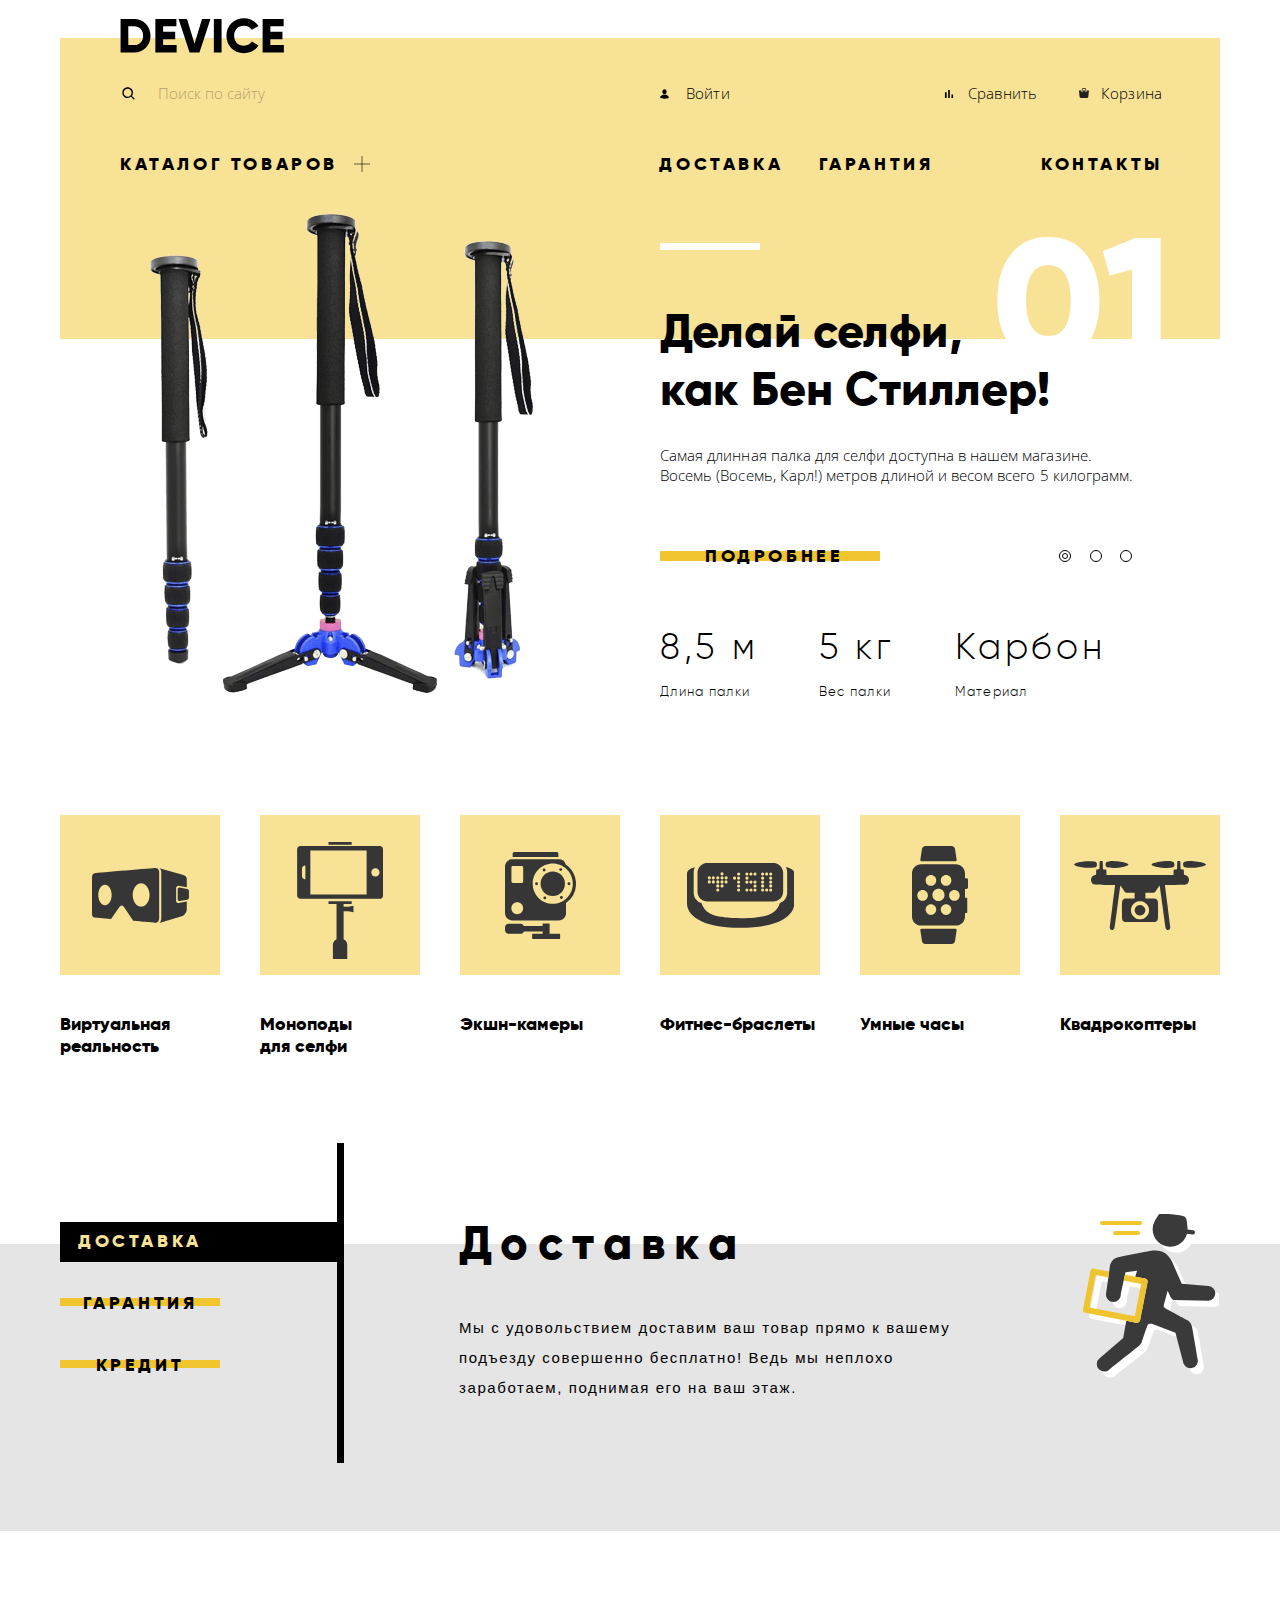
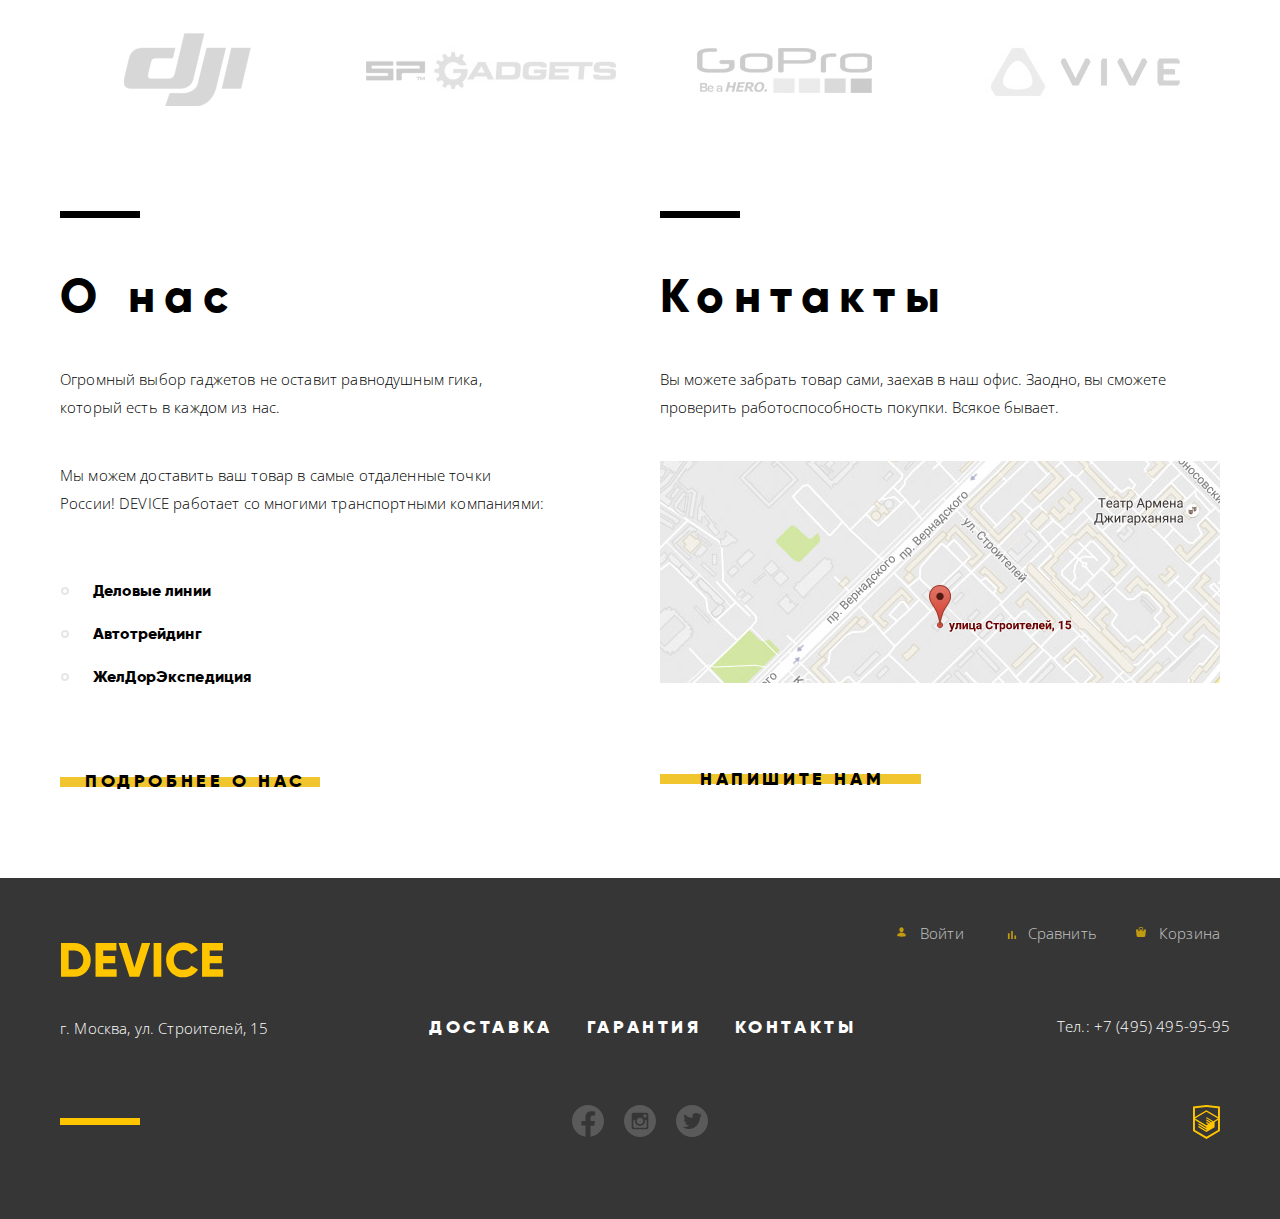
==== commit 82b455a5: "device на сдачу - исправления 19.03.2021" ====
--- a/index.html
+++ b/index.html
@@ -21,8 +21,9 @@
       <div class="container">
         <header class="main-header">
           <h1 class="visually-hidden">Интернет-магазин гаджетов "DEVICE"</h1>
-          <a class="main-header-logo">
-            <img class="main-header-logo__img" src="img/black-logo-device.svg" alt="DEVICE" width="164" height="36">
+          <a href="index.html" class="main-header-logo">
+            <img class="main-header-logo__img" src="img/black-logo-device.svg" alt="Логотип DEVICE" width="164"
+              height="36">
           </a>
           <nav class="user-nav">
             <div class="user-nav__user-item user-nav__user-item--search">
@@ -108,11 +109,12 @@
                   width="384" height="486">
               </div>
               <div class="promo-slider__descr-wrap promo-slider__descr-wrap--01">
-                <span class="promo-slider__descr-num">01</span>
+                <span class="promo-slider__descr-num--01">01</span>
                 <h3 class="promo-slider__descr-title promo-slider__descr-title--01">
                   Делай селфи,<br>как Бен Стиллер!
                 </h3>
-                <p class="promo-slider__descr-text">Самая длинная палка для селфи доступна в нашем магазине.<br> Восемь
+                <p class="promo-slider__descr-text promo-slider__descr-text--01">Самая длинная палка для селфи доступна
+                  в нашем магазине.<br> Восемь
                   (Восемь,
                   Карл!) метров длиной и весом
                   всего 5 килограмм.</p>
@@ -139,11 +141,12 @@
                   height="485">
               </div>
               <div class="promo-slider__descr-wrap  promo-slider__descr-wrap--02">
-                <span class="promo-slider__descr-num">02</span>
+                <span class="promo-slider__descr-num--02">02</span>
                 <h3 class="promo-slider__descr-title promo-slider__descr-title--02">
                   Худеем<br>правильно!
                 </h3>
-                <p class="promo-slider__descr-text">Мотивирующие фитнес-браслеты помогут найти в себе силы<br> не
+                <p class="promo-slider__descr-text promo-slider__descr-text--02">Мотивирующие фитнес-браслеты помогут
+                  найти в себе силы<br> не
                   пропускать
                   занятия и соблюдать диету.</p>
                 <a class="btn-more" href="#">Подробнее</a>
@@ -161,12 +164,13 @@
                   height="334">
               </div>
               <div class="promo-slider__descr-wrap  promo-slider__descr-wrap--03">
-                <span class="promo-slider__descr-num">03</span>
+                <span class="promo-slider__descr-num--03">03</span>
                 <h3 class="promo-slider__descr-title promo-slider__descr-title--03">
                   Порхает как бабочка, жалит как пчела!
                 </h3>
-                <p class="promo-slider__descr-text">
-                  Этот обычный, на первый взгляд, квадрокоптер оснащен мощным лазером, замаскированным под стандартную
+                <p class="promo-slider__descr-text promo-slider__descr-text--03">
+                  Этот обычный, на первый взгляд, квадрокоптер оснащен<br> мощным лазером, замаскированным под
+                  стандартную
                   камеру.
                 </p>
                 <a class="btn-more" href="#">Подробнее</a>
@@ -245,9 +249,8 @@
         </div>
 
 
-
-        <div class="container">
-          <section class="services-accordion">
+        <section class="services-accordion">
+          <div class="container">
             <div class="services-accordion-wrap">
               <h2 class="visually-hidden">Наши сервисы</h2>
 
@@ -260,15 +263,15 @@
                   name="services-control">
 
                 <div class="services-accordion__controls">
-                  <label class="services-accordion__control services-accordion__control--active"
-                    for="services-control-1">Доставка</label>
+                  <label class="services-accordion__control" for="services-control-1">Доставка</label>
                   <label class="services-accordion__control" for="services-control-2">Гарантия</label>
                   <label class="services-accordion__control" for="services-control-3">Кредит</label>
                 </div>
               </div>
 
-              <div class="services-accordion__item  services-accordion__item--delivery">
-                <h3 class="services-accordion__item-title">Доставка</h3>
+              <div
+                class="services-accordion__item  services-accordion__item--delivery services-accordion__item--active">
+                <h3 class=" services-accordion__item-title">Доставка</h3>
                 <p class="services-accordion__item-text">Мы с удовольствием доставим ваш товар прямо к вашему<br>
                   подъезду
                   совершенно бесплатно! Ведь мы неплохо
@@ -282,17 +285,16 @@
                   &mdash;<br> не переживайте, мы выдадим вам
                   новый.<br>Товар, не дом, конечно же.</p>
               </div>
-              <div class="services-accordion__item  services-accordion__item--credit services-accordion__item--active">
-                <h3 class="services-accordion__item-title">Кредит</h3>
+              <div class="services-accordion__item  services-accordion__item--credit">
+                <h3 class=" services-accordion__item-title">Кредит</h3>
                 <p class="services-accordion__item-text">Залезть в долговую яму стало проще! Кредитные консультанты<br>
                   подберут
                   для вас наиболее выгодные<br> условия
                   кредита. Выгодные для нашего банка, разумеется.</p>
               </div>
             </div>
-          </section>
-        </div>
-
+          </div>
+        </section>
 
         <div class="container">
           <section class="main-brands">
@@ -333,7 +335,7 @@
                   работает со многими транспортными компаниями:</p>
               </div>
               <ul class="main-info__delivery-list">
-                <li class="main-info__delivery-item">Деловые Линии</li>
+                <li class="main-info__delivery-item">Деловые линии</li>
                 <li class="main-info__delivery-item">Автотрейдинг</li>
                 <li class="main-info__delivery-item">ЖелДорЭкспедиция</li>
               </ul>
@@ -356,22 +358,23 @@
         </div>
       </main>
     </div>
+
     <div class="grid-wrap__main-footer">
       <footer class="main-footer">
         <div class="container">
           <div class="main-footer__logo-user-nav">
             <div class="main-footer__logo">
-              <a class="main-footer__logo-link"><img class="main-footer__logo-img" src="img/yellow-logo-device.svg"
-                  alt="DEVICE" width="164" height="36"></a>
+              <a href="index.html" class="main-footer__logo-link"><img class="main-footer__logo-img"
+                  src="img/yellow-logo-device.svg" alt="Логотип DEVICE" width="164" height="36"></a>
             </div>
             <ul class="main-footer__user-list">
-              <li class="main-footer__user-item  main-footer__user-item--login">
+              <li class="main-footer__user-item main-footer__user-item--login">
                 <a class="main-footer__user-link  main-footer__user-link--login" href="#">Войти</a>
               </li>
-              <li class="main-footer__user-item  main-footer__user-item--compare">
+              <li class="main-footer__user-item main-footer__user-item--compare">
                 <a class="main-footer__user-link  main-footer__user-link--compare" href="#">Сравнить</a>
               </li>
-              <li class="main-footer__user-item  main-footer__user-item--cart">
+              <li class="main-footer__user-item main-footer__user-item--cart">
                 <a class="main-footer__user-link  main-footer__user-link--cart" href="#">Корзина</a>
               </li>
             </ul>
--- a/css/style.min.css
+++ b/css/style.min.css
@@ -1 +1 @@
-@font-face{font-weight:800;font-family:Gilroy;font-style:normal;src:url(../fonts/gilroyextrabold.woff2) format("woff2"),url(../fonts/gilroyextrabold.woff) format("woff")}@font-face{font-weight:300;font-family:Gilroy;font-style:normal;src:url(../fonts/gilroylight.woff2) format("woff2"),url(../fonts/gilroylight.woff) format("woff")}@-webkit-keyframes bounce{0%{-webkit-transform:translateY(-2000px) translate(-50%,-50%);transform:translateY(-2000px) translate(-50%,-50%)}70%{-webkit-transform:translateY(30px) translate(-50%,-50%);transform:translateY(30px) translate(-50%,-50%)}90%{-webkit-transform:translateY(-10px) translate(-50%,-50%);transform:translateY(-10px) translate(-50%,-50%)}100%{-webkit-transform:translateY(0) translate(-50%,-50%);transform:translateY(0) translate(-50%,-50%)}}@keyframes bounce{0%{-webkit-transform:translateY(-2000px) translate(-50%,-50%);transform:translateY(-2000px) translate(-50%,-50%)}70%{-webkit-transform:translateY(30px) translate(-50%,-50%);transform:translateY(30px) translate(-50%,-50%)}90%{-webkit-transform:translateY(-10px) translate(-50%,-50%);transform:translateY(-10px) translate(-50%,-50%)}100%{-webkit-transform:translateY(0) translate(-50%,-50%);transform:translateY(0) translate(-50%,-50%)}}@-webkit-keyframes shake{0%,100%{-webkit-transform:translate(-50%,-50%) translateX(0);transform:translate(-50%,-50%) translateX(0)}10%,30%,50%,70%,90%{-webkit-transform:translate(-50%,-50%) translateX(-10px);transform:translate(-50%,-50%) translateX(-10px)}20%,40%,60%,80%{-webkit-transform:translate(-50%,-50%) translateX(10px);transform:translate(-50%,-50%) translateX(10px)}}@keyframes shake{0%,100%{-webkit-transform:translate(-50%,-50%) translateX(0);transform:translate(-50%,-50%) translateX(0)}10%,30%,50%,70%,90%{-webkit-transform:translate(-50%,-50%) translateX(-10px);transform:translate(-50%,-50%) translateX(-10px)}20%,40%,60%,80%{-webkit-transform:translate(-50%,-50%) translateX(10px);transform:translate(-50%,-50%) translateX(10px)}}:root{--basic-black:#000000;--basic-white:#ffffff;--special-yellow:#f7e296;--special-yellow-dark:#f0c52e;--special-dark:#363636;--basic-grey:#e5e5e5;--dark-grey:#dcdcdc;--special-grey:#ebebeb;--unit-grey:#f2f2f2;--unit-grey-dark:#eaeaea;--unit-red:#f6dada;--unit-grey-light:#e6e6e6;--grey-disabled:#a6a6a6;--unit-yellow:#ffc600;--popup-shadow:rgba(0, 0, 0, 0.2);--popup-map-shadow:rgba(0, 0, 0, 0.2);--toggle-color:#c4c4c4;--bar-color:#91C92F;--toggle-boxshadow-color:rgba(0, 0, 0, 0.18)}*{-webkit-box-sizing:border-box;box-sizing:border-box}.visually-hidden{position:absolute;width:1px;height:1px;margin:-1px;padding:0;overflow:hidden;border:0;clip:rect(0 0 0 0)}.page-body{font-weight:300;font-size:15px;line-height:20px;font-family:"Open Sans",Arial,sans-serif;color:var(--basic-black);letter-spacing:.01em;background-color:var(--basic-white)}.catalog{font-weight:300;font-size:15px;line-height:20px;font-family:"Open Sans",Arial,sans-serif;color:var(--basic-black);letter-spacing:.01em;background-color:var(--basic-white)}.grid-wrap{display:-ms-grid;display:grid;-ms-grid-rows:-webkit-min-content 1fr -webkit-min-content;-ms-grid-rows:min-content 1fr min-content;grid-template-rows:-webkit-min-content 1fr -webkit-min-content;grid-template-rows:min-content 1fr min-content}a{text-decoration:none}.container{width:1160px;margin:0 auto}.main-header{color:var(--basic-black);background-color:var(--special-yellow);background-image:-o-linear-gradient(top,var(--basic-white) 38px,var(--special-yellow) 38px);background-image:linear-gradient(to bottom,var(--basic-white) 38px,var(--special-yellow) 38px)}.main-header-logo{cursor:pointer;display:block;padding:18px 60px 15px}.main-header-logo:focus,.main-header-logo:hover{opacity:.6;-webkit-transition-property:all;-o-transition-property:all;transition-property:all;-webkit-transition-duration:.2s;-o-transition-duration:.2s;transition-duration:.2s;-webkit-transition-timing-function:linear;-o-transition-timing-function:linear;transition-timing-function:linear}.main-header-logo:active{opacity:.3}.main-header-logo__img{width:164px;height:36px}.user-nav{display:-webkit-box;display:-ms-flexbox;display:flex;-ms-flex-wrap:wrap;flex-wrap:wrap;-webkit-box-pack:justify;-ms-flex-pack:justify;justify-content:space-between;width:1160px;padding:0 60px;margin-bottom:40px}.user-nav__user-item--search{width:542px;-webkit-box-sizing:border-box;box-sizing:border-box}.user-nav__search{position:relative;padding-left:25px}.user-nav__search-label{position:absolute;top:8px;left:0;width:20px;height:20px;background-image:url(../img/search.svg);background-repeat:no-repeat;cursor:pointer}.user-nav__search-label::before{content:"";position:absolute;bottom:-12px;left:0;display:none;width:400px;height:2px;background-color:var(--basic-black)}.user-nav__search-input{position:relative;width:320px;height:30px;margin-left:10px;padding:0;font-weight:300;font-size:15px;line-height:20px;font-family:"Open Sans",Arial,sans-serif;color:var(--basic-black);background-color:transparent;border:none;outline:0;cursor:pointer}.user-nav__search-input::-webkit-input-placeholder{color:var(--basic-black);opacity:.3}.user-nav__search-input::-moz-placeholder{color:var(--basic-black);opacity:.3}.user-nav__search-input:-ms-input-placeholder{color:var(--basic-black);opacity:.3}.user-nav__search-input::-ms-input-placeholder{color:var(--basic-black);opacity:.3}.user-nav__search-input::placeholder{color:var(--basic-black);opacity:.3}.user-nav__search-input:hover::-webkit-input-placeholder{color:var(--basic-black);opacity:.6}.user-nav__search-input:hover::-moz-placeholder{color:var(--basic-black);opacity:.6}.user-nav__search-input:hover:-ms-input-placeholder{color:var(--basic-black);opacity:.6}.user-nav__search-input:hover::-ms-input-placeholder{color:var(--basic-black);opacity:.6}.user-nav__search-input:hover::placeholder{color:var(--basic-black);opacity:.6}.user-nav__search-input:focus::-webkit-input-placeholder{font-size:0}.user-nav__search-input:focus::-moz-placeholder{font-size:0}.user-nav__search-input:focus:-ms-input-placeholder{font-size:0}.user-nav__search-input:focus::-ms-input-placeholder{font-size:0}.user-nav__search-input:focus::placeholder{font-size:0}.user-nav__search-input:focus~.user-nav__search-label::before{display:block}.user-nav__search-input:focus~.user-nav__search-btn{z-index:0;opacity:1}.user-nav__search-btn{position:absolute;top:-9px;left:330px;z-index:-1;width:85px;margin-top:auto;margin-bottom:auto;padding-top:14px;padding-bottom:14px;background:0 0;background-color:transparent;border:2px solid var(--basic-black);cursor:pointer;opacity:0}.user-nav__search-btn:hover{color:var(--basic-white);background-color:var(--basic-black);-webkit-transition:all .1s linear;-o-transition:all .1s linear;transition:all .1s linear}.user-nav__search-btn:focus{z-index:0;color:var(--basic-white);background-color:var(--basic-black);opacity:1;-webkit-transition:all .1s linear;-o-transition:all .1s linear;transition:all .1s linear}.user-nav__search-btn:active{color:var(--basic-white);opacity:.3}.user-nav__search-btn:focus~.user-nav__search-label::before{display:block}.user-nav__user-link{position:relative;color:var(--basic-black)}.user-nav__user-link:hover{opacity:.6}.user-nav__user-link:hover::before{opacity:.6}.user-nav__user-link:active{opacity:.3}.user-nav__user-link:active::before{opacity:.3}.user-nav__user-link::before{content:"";position:absolute;width:13px;height:12px;background-repeat:no-repeat}.user-nav__user-item--login{width:282px;padding-left:25px;-webkit-box-sizing:border-box;box-sizing:border-box}.user-nav__user-item--compare{width:134px;padding-left:20px}.user-nav__user-item--cart{width:82px;padding-left:22px}.user-nav__user-link--login::before{bottom:4px;left:-25px;background-image:url(../img/black-user.svg)}.user-nav__user-link--profile::before{bottom:4px;left:-25px;background-image:url(../img/black-user.svg)}.user-nav__user-link--compare::before{bottom:2px;left:-20px;background-image:url(../img/black-compare.svg)}.user-nav__user-link--cart::before{bottom:4px;left:-22px;background-image:url(../img/black-cart.svg)}.user-nav__user-link--logout{margin-left:15px;color:var(--basic-black);opacity:.3}.user-nav__user-link--logout:hover{color:var(--basic-black);opacity:.6}.user-nav__user-link--logout:active{color:var(--basic-black);opacity:.1}.main-nav{padding:0 60px 13px}.main-nav__list{list-style:none;margin:0;padding:0;display:-webkit-box;display:-ms-flexbox;display:flex;-webkit-box-pack:justify;-ms-flex-pack:justify;justify-content:space-between;-ms-flex-wrap:wrap;flex-wrap:wrap}.main-nav__link{font-weight:800;font-size:18px;line-height:22px;font-family:Gilroy,Arial,sans-serif;color:var(--basic-black);text-transform:uppercase;letter-spacing:.2em;cursor:pointer}.main-nav__link:hover{opacity:.6}.main-nav__link:active{opacity:.3}.main-nav__item--catalog{width:539px}.main-nav__item--delivery{width:159px}.main-nav__item--warranty{width:222px}.main-nav__item--contacts{width:119px}.main-nav__link--catalog{position:relative}.main-nav__link--catalog::before{content:"";position:absolute;right:-27px;bottom:10px;width:16px;height:2px;background-color:var(--basic-black);opacity:.3}.main-nav__link--catalog::after{content:"";position:absolute;right:-20px;bottom:3px;width:2px;height:16px;background-color:var(--basic-black);opacity:.3}.main-nav__item--catalog{position:relative}.main-nav__link--catalog{position:relative}.main-nav__sub-wrap{position:absolute;top:22px;left:-60px;display:none;width:1160px;background-color:var(--special-yellow);z-index:5}.main-nav__sub-wrap:hover{display:block}.main-nav__link--catalog:hover+.main-nav__sub-wrap{display:block}.main-nav__sub-list{list-style:none;margin:0;padding:0;display:-webkit-box;display:-ms-flexbox;display:flex;-webkit-box-pack:start;-ms-flex-pack:start;justify-content:start;padding-left:60px;padding-top:36px}.main-nav__sub-column{padding-bottom:26px}.main-nav__sub-column:nth-child(1){width:241px}.main-nav__sub-column:nth-child(2){width:178px}.main-nav__sub-column:nth-child(3){width:185px}.main-nav__sub-link{color:var(--basic-black);font-weight:300;font-size:15px;line-height:20px;display:block;padding-bottom:15px}.main-nav__sub-link:hover{opacity:.6}.main-nav__sub-link:active{opacity:.3}.promo-slider{position:relative;background-image:-o-linear-gradient(top,var(--special-yellow) 146px,var(--basic-white) 146px);background-image:linear-gradient(to bottom,var(--special-yellow) 146px,var(--basic-white) 146px);padding-bottom:14px}.promo-slider__controls{position:absolute;right:80px;bottom:158px;z-index:1;display:-webkit-box;display:-ms-flexbox;display:flex;-webkit-box-pack:justify;-ms-flex-pack:justify;justify-content:space-between;width:78px}.promo-slider__control{position:relative;display:block;width:26px}.promo-slider__control::before{content:"";position:absolute;display:block;top:-2px;left:-2px;width:12px;height:12px;border:1px solid var(--basic-black);border-radius:50%;cursor:pointer}.promo-slider__control::after{content:"";position:absolute;top:2px;left:2px;display:none;-webkit-box-sizing:border-box;box-sizing:border-box;width:6px;height:6px;border:1px solid var(--basic-black);border-radius:50%}.promo-slider__input[id=promo-control-1]:checked~.promo-slider__controls label[for=promo-control-1]::after,.promo-slider__input[id=promo-control-2]:checked~.promo-slider__controls label[for=promo-control-2]::after,.promo-slider__input[id=promo-control-3]:checked~.promo-slider__controls label[for=promo-control-3]::after{display:block}.promo-slider__item{display:-webkit-box;display:-ms-flexbox;display:flex;-webkit-box-pack:justify;-ms-flex-pack:justify;justify-content:space-between}.promo-slider__item--01,.promo-slider__item--02,.promo-slider__item--03{display:none}.promo-slider__item--active{display:-webkit-box;display:-ms-flexbox;display:flex}.promo-slider__img-wrap{width:600px}.promo-slider__img-wrap--01{padding-left:89px;padding-top:17px}.promo-slider__img-wrap--02{padding-left:116px;padding-top:42px}.promo-slider__img-wrap--03{padding-left:30px;padding-top:99px}.promo-slider__img--01{width:384px;height:486px}.promo-slider__descr-wrap{position:relative;width:560px;padding-top:110px}.promo-slider__descr-wrap::before{position:absolute;content:"";width:100px;height:7px;top:50px;left:0;background-color:var(--basic-white)}.promo-slider__descr-num{position:absolute;font-family:Gilroy,Arial,sans-serif;font-weight:800;font-size:179px;line-height:219px;text-transform:uppercase;color:var(--basic-white);top:0;left:330px;z-index:1}.promo-slider__descr-title{position:relative;margin-top:0;margin-bottom:27px;font-family:Gilroy,Arial,sans-serif;font-style:normal;font-weight:800;font-size:47px;line-height:58px;color:var(--basic-black);z-index:3}.promo-slider__descr-text{font-family:"Open Sans",Arial,sans-serif;font-weight:300;font-size:15px;line-height:20px;color:var(--basic-black);margin-top:0;margin-bottom:51px}.btn-more{position:relative;z-index:1;display:inline-block;vertical-align:baseline;padding:9px 43px;font-weight:800;font-size:18px;line-height:22px;font-family:Gilroy,Arial,sans-serif;text-align:center;color:var(--basic-black);text-transform:uppercase;letter-spacing:.2em;background:0 0;border:none;cursor:pointer;margin-bottom:50px}.btn-more:active{color:var(--basic-black);opacity:.3}.btn-more::before{content:"";position:absolute;top:15px;left:0;z-index:-1;width:220px;height:10px;background-color:var(--special-yellow-dark)}.btn-more:focus::before,.btn-more:hover::before{top:0;height:42px;margin:0;-webkit-transition:all .3s linear;-o-transition:all .3s linear;transition:all .3s linear}.btn-more:active::before{top:0;height:42px;margin:0;color:var(--basic-black);opacity:.3;-webkit-transition:all .3s linear;-o-transition:all .3s linear;transition:all .3s linear}.promo-slider__advantages-list--01{list-style:none;margin:0;padding:0;display:-webkit-box;display:-ms-flexbox;display:flex;-ms-flex-wrap:wrap;flex-wrap:wrap;-webkit-box-pack:justify;-ms-flex-pack:justify;justify-content:space-between;width:450px}.promo-slider__advantages-list--01 .promo-slider__advantages-col{width:147px}.promo-slider__advantages-title{font-family:Gilroy,Arial,sans-serif;font-weight:300;font-size:36px;line-height:42px;color:var(--basic-black);margin:0 0 15px 0}.promo-slider__advantages-descr{font-family:Gilroy,Arial,sans-serif;font-weight:300;font-size:13px;line-height:15px;letter-spacing:.1em;color:var(--basic-black)}.promo-slider__advantages-list--02{list-style:none;margin:0;padding:0;display:-webkit-box;display:-ms-flexbox;display:flex;-ms-flex-wrap:wrap;flex-wrap:wrap;-webkit-box-pack:justify;-ms-flex-pack:justify;justify-content:space-between;display:block;width:176px}.promo-slider__advantages-list--02 .promo-slider__advantages-col{width:176px;display:inline-block;vertical-align:baseline}.promo-slider__advantages-list--03{list-style:none;margin:0;padding:0;display:-webkit-box;display:-ms-flexbox;display:flex;-ms-flex-wrap:wrap;flex-wrap:wrap;-webkit-box-pack:justify;-ms-flex-pack:justify;justify-content:space-between;width:332px}.promo-slider__advantages-list--03 .promo-slider__advantages-col{width:163px;display:inline-block;vertical-align:baseline}.main-goods{padding-top:97px;padding-bottom:65px}.main-goods__list{list-style:none;margin:0;padding:0;display:-webkit-box;display:-ms-flexbox;display:flex;-webkit-box-pack:justify;-ms-flex-pack:justify;justify-content:space-between}.main-goods__item{width:160px}.main-goods__item-wrap{-webkit-box-sizing:border-box;box-sizing:border-box;width:160px;height:160px;background-color:var(--special-yellow);margin-bottom:38px;display:-webkit-box;display:-ms-flexbox;display:flex;-webkit-box-pack:center;-ms-flex-pack:center;justify-content:center;-webkit-box-align:center;-ms-flex-align:center;align-items:center}.main-goods__item-wrap--vr img{width:97px;height:55px}.main-goods__item-wrap--selfie+p{width:100px}.main-goods__item-wrap--selfie img{width:86px;height:117px}.main-goods__item-wrap--cam img{width:71px;height:87px}.main-goods__item-wrap--fit img{width:107px;height:65px}.main-goods__item-wrap--watch img{width:56px;height:98px}.main-goods__item-wrap--copter img{width:132px;height:69px}.main-goods__item-link:focus .main-goods__item-wrap,.main-goods__item-link:hover .main-goods__item-wrap{background-color:var(--special-yellow-dark);-webkit-transition:all .2s linear;-o-transition:all .2s linear;transition:all .2s linear}.main-goods__item-link:active .main-goods__item-img,.main-goods__item-link:active .main-goods__item-name{opacity:.3}.main-goods__item-name{margin:0;padding:0;display:inline-block;vertical-align:baseline;width:160px;font-family:Gilroy,Arial,sans-serif;font-style:normal;font-weight:800;font-size:18px;line-height:22px;letter-spacing:.05em;color:var(--basic-black)}.main-goods__item-name:active{opacity:.3}.services-accordion{position:relative;background-image:-o-linear-gradient(top,var(--basic-white) 115px,var(--basic-grey) 115px);background-image:linear-gradient(to bottom,var(--basic-white) 115px,var(--basic-grey) 115px);padding-bottom:129px}.services-accordion-wrap{display:-webkit-box;display:-ms-flexbox;display:flex;-webkit-box-pack:justify;-ms-flex-pack:justify;justify-content:space-between}.services-accordion__controls-wrap{width:304px;padding-top:98px;padding-left:20px}.services-accordion__control{position:relative;z-index:1;display:block;width:160px;height:22px;padding-top:7px;padding-bottom:7px;font-family:Gilroy,Arial,sans-serif;font-weight:800;font-size:18px;line-height:22px;letter-spacing:.2em;text-transform:uppercase;color:var(--basic-black);cursor:pointer;margin-bottom:20px;text-align:center}.services-accordion__control::before{content:"";position:absolute;top:14px;left:0;z-index:-1;width:160px;height:8px;background-color:var(--special-yellow-dark)}.services-accordion__control::after{content:"";position:absolute;top:0;left:100%;z-index:-1;width:0;height:40px;background-color:var(--basic-black)}.services-accordion__control:hover::before{top:0;height:40px;margin:0;-webkit-transition:all .3s linear;-o-transition:all .3s linear;transition:all .3s linear}.services-accordion__input[id=services-control-1]:checked~.services-accordion__controls label[for=services-control-1],.services-accordion__input[id=services-control-2]:checked~.services-accordion__controls label[for=services-control-2],.services-accordion__input[id=services-control-3]:checked~.services-accordion__controls label[for=services-control-3]{color:var(--special-yellow)}.services-accordion__input[id=services-control-1]:checked~.services-accordion__controls label[for=services-control-1]::before,.services-accordion__input[id=services-control-2]:checked~.services-accordion__controls label[for=services-control-2]::before,.services-accordion__input[id=services-control-3]:checked~.services-accordion__controls label[for=services-control-3]::before{background-color:var(--basic-black);height:40px;width:277px;top:0;left:0}.services-accordion__item{width:856px;display:none;padding-top:86px;padding-left:123px}.services-accordion__item--active{display:block}.services-accordion__item-title{font-family:Gilroy,Arial,sans-serif;font-weight:800;font-size:47px;line-height:58px;letter-spacing:.2em;color:var(--basic-black);margin:0 0 41px 0}.services-accordion__item-text{font-family:"Opan Sans",Arial,sans-serif;font-weight:300;font-size:15px;line-height:30px;letter-spacing:.1em;margin:0}.services-accordion__item::before{position:absolute;content:"";width:7px;height:320px;top:15px;left:297px;background-color:var(--basic-black)}.services-accordion__item--delivery::after{position:absolute;content:"";display:block;width:136px;height:164px;background-image:url(../img/delivery.svg);background-repeat:no-repeat;top:85px;left:1001px}.services-accordion__item--warranty::after{position:absolute;content:"";display:block;width:170px;height:188px;background-image:url(../img/warranty.svg);background-repeat:no-repeat;top:62px;left:1010px}.services-accordion__item--credit::after{position:absolute;content:"";display:block;width:156px;height:188px;background-image:url(../img/credit.svg);background-repeat:no-repeat;top:49px;left:967px}.main-brands{padding-top:90px;padding-bottom:90px}.main-brands__list{display:-webkit-box;display:-ms-flexbox;display:flex;-webkit-box-pack:justify;-ms-flex-pack:justify;justify-content:space-between;list-style:none;margin:0;padding:0}.main-brands__link{display:block;font-size:0;width:260px;height:100px;opacity:.2}.main-brands__link:focus,.main-brands__link:hover{opacity:1;-webkit-transition:all .3s linear;-o-transition:all .3s linear;transition:all .3s linear}.main-brands__link--dji{background-color:var(--basic-grey);background-image:url(../img/main-brands-dji-gray.png)}.main-brands__link--dji:focus,.main-brands__link--dji:hover{background-image:url(../img/main-brands-dji.png)}.main-brands__link--spg{background-color:var(--basic-grey);background-image:url(../img/main-brands-spg-gray.png)}.main-brands__link--spg:focus,.main-brands__link--spg:hover{background-image:url(../img/main-brands-spg.png)}.main-brands__link--gopro{background-color:var(--basic-grey);background-image:url(../img/main-brands-gopro-gray.png)}.main-brands__link--gopro:focus,.main-brands__link--gopro:hover{background-image:url(../img/main-brands-gopro.png)}.main-brands__link--vive{background-color:var(--basic-grey);background-image:url(../img/main-brands-vive-gray.png)}.main-brands__link--vive:focus,.main-brands__link--vive:hover{background-image:url(../img/main-brands-vive.png)}.main-info-wrap{display:-webkit-box;display:-ms-flexbox;display:flex;-webkit-box-pack:justify;-ms-flex-pack:justify;justify-content:space-between;padding-bottom:105px}.main-info{position:relative;width:600px;padding-top:56px}.main-info::before{position:absolute;content:"";width:80px;height:7px;background-color:var(--basic-black);top:0;left:0}.main-contacts{position:relative;width:560px;padding-top:56px}.main-contacts::before{position:absolute;content:"";width:80px;height:7px;background-color:var(--basic-black);top:0;left:0}.main-info__title{font-family:Gilroy,Arial,sans-serif;font-style:normal;font-weight:800;font-size:47px;line-height:58px;letter-spacing:.2em;color:var(--basic-black);margin-top:0;margin-bottom:40px}.main-info__descr-text{font-family:"Open Sans",Arial,sans-serif;font-style:normal;font-style:normal;font-weight:300;font-size:15px;line-height:28px;color:var(--basic-black)}.main-info__descr-text:first-child{margin-bottom:40px}.main-info__descr-text:last-child{margin-bottom:60px}.main-info__delivery-list{list-style:none;margin:0 0 70px 0;padding:0 0 0 19px}.main-info__delivery-item{position:relative;font-family:Gilroy,Arial,sans-serif;font-style:normal;font-weight:800;font-size:16px;line-height:28px;color:var(--basic-black);padding-left:14px}.main-info__delivery-item::before{content:"";position:absolute;top:10px;left:-18px;width:8px;height:8px;border:2px solid var(--unit-grey-light);border-radius:50%;-webkit-box-sizing:border-box;box-sizing:border-box}.main-contacts__title{font-family:Gilroy,Arial,sans-serif;font-style:normal;font-weight:800;font-size:47px;line-height:58px;letter-spacing:.2em;color:var(--basic-black);margin-top:0;margin-bottom:40px}.main-contacts__text{font-family:"Open Sans",Arial,sans-serif;font-style:normal;font-weight:300;font-size:15px;line-height:28px;color:var(--basic-black);margin-bottom:45px}.main-contacts__map{display:block;margin-bottom:43px;width:560px;height:222px}.main-contacts__map-img{background-color:var(--basic-white)}.btn-about{position:relative;z-index:1;display:inline-block;vertical-align:baseline;padding:9px 43px;font-weight:800;font-size:18px;line-height:24px;font-family:Gilroy,Arial,sans-serif;font-style:normal;text-align:center;color:var(--basic-black);text-transform:uppercase;letter-spacing:.2em;background:0 0;border:none;cursor:pointer}.btn-about:active{color:var(--basic-black);opacity:.3}.btn-about::before{content:"";position:absolute;top:39%;left:0;z-index:-1;width:304px;height:10px;background-color:var(--special-yellow-dark)}.btn-about:focus::before,.btn-about:hover::before{top:0;height:42px;margin:0;-webkit-transition:all .3s linear;-o-transition:all .3s linear;transition:all .3s linear}.btn-about:active::before{top:0;height:42px;margin:0;color:var(--basic-black);opacity:.3;-webkit-transition:all .3s linear;-o-transition:all .3s linear;transition:all .3s linear}.btn-write-us{position:relative;z-index:1;display:inline-block;vertical-align:baseline;padding:9px 43px;font-weight:800;font-size:18px;line-height:24px;font-family:Gilroy,Arial,sans-serif;text-align:center;color:var(--basic-black);text-transform:uppercase;letter-spacing:.2em;background-color:none;border:none;cursor:pointer}.btn-write-us:active{color:var(--basic-black);opacity:.3}.btn-write-us::before{content:"";position:absolute;top:39%;left:0;z-index:-1;width:269px;height:10px;background-color:var(--special-yellow-dark)}.btn-write-us:focus::before,.btn-write-us:hover::before{top:0;height:42px;margin:0;-webkit-transition:all .3s linear;-o-transition:all .3s linear;transition:all .3s linear}.btn-write-us:active::before{top:0;height:42px;margin:0;color:var(--basic-black);opacity:.3;-webkit-transition:all .3s linear;-o-transition:all .3s linear;transition:all .3s linear}.main-footer{background-color:var(--special-dark);padding-top:49px}.main-footer__logo-user-nav{display:-webkit-box;display:-ms-flexbox;display:flex;-ms-flex-wrap:wrap;flex-wrap:wrap;-webkit-box-pack:justify;-ms-flex-pack:justify;justify-content:space-between;margin-bottom:29px}.main-footer__logo{width:163px}.main-footer__logo{padding-top:14px}.main-footer__logo-link{cursor:pointer}.main-footer__logo-img{width:164px;height:36px}.main-footer__logo:hover{opacity:.6;-webkit-transition:all .2s linear;-o-transition:all .2s linear;transition:all .2s linear}.main-footer__logo a:active{opacity:.3}.main-footer__user-list{display:-webkit-box;display:-ms-flexbox;display:flex;-webkit-box-pack:end;-ms-flex-pack:end;justify-content:flex-end;width:997px;list-style:none;margin:0;padding:0}.main-footer__user-item:nth-child(1){display:-webkit-box;display:-ms-flexbox;display:flex;width:-webkit-max-content;width:-moz-max-content;width:max-content;padding-left:23px;padding-top:5px}.main-footer__user-link--logout{margin-left:26px}.main-footer__user-item:nth-child(2){display:-webkit-box;display:-ms-flexbox;display:flex;width:91px;padding-left:23px;padding-top:5px;margin-left:42px}.main-footer__user-item:nth-child(3){display:-webkit-box;display:-ms-flexbox;display:flex;width:83px;padding-left:23px;padding-top:5px;margin-left:42px}.main-footer__user-link{position:relative;color:var(--basic-white);opacity:.7;font-family:"Open Sans",Arial,sans-serif;font-style:normal;font-weight:300;font-size:15px;line-height:20px}.main-footer__user-link:hover{color:var(--basic-white);opacity:1}.main-footer__user-link:active{color:var(--basic-white);opacity:.3}.main-footer__user-link:hover::before{opacity:.6}.main-footer__user-link:active::before{opacity:.3}.main-footer__user-link--login::before{position:absolute;content:"";width:13px;height:14px;top:4px;left:-23px;background-image:url(../img/yellow-user.svg);background-repeat:no-repeat}.main-footer__user-link--profile::before{position:absolute;content:"";width:13px;height:14px;top:4px;left:-26px;background-image:url(../img/yellow-user.svg);background-repeat:no-repeat}.main-footer__user-link--compare::before{position:absolute;content:"";width:13px;height:14px;top:5px;left:-23px;background-image:url(../img/yellow-compare.svg);background-repeat:no-repeat}.main-footer__user-link--cart::before{position:absolute;content:"";width:13px;height:14px;top:4px;left:-23px;background-image:url(../img/yellow-cart.svg);background-repeat:no-repeat}.main-footer__address-services-tel{display:-webkit-box;display:-ms-flexbox;display:flex;-ms-flex-wrap:wrap;flex-wrap:wrap;-webkit-box-pack:justify;-ms-flex-pack:justify;justify-content:space-between;margin-bottom:67px}.main-footer__address{font-family:"Open Sans",Arial,sans-serif;font-style:normal;font-weight:300;font-size:15px;line-height:20px;color:var(--basic-white);width:368px}.main-footer__services{width:423px;display:-webkit-box;display:-ms-flexbox;display:flex;-webkit-box-pack:justify;-ms-flex-pack:justify;justify-content:space-between}.main-footer__services-link{font-family:Gilroy,Arial,sans-serif;font-style:normal;font-weight:800;font-size:18px;line-height:22px;letter-spacing:.2em;text-transform:uppercase;color:var(--basic-white)}.main-footer__copyright a:focus,.main-footer__copyright a:hover,.main-footer__phone a:focus,.main-footer__phone a:hover,.main-footer__services-link:focus,.main-footer__services-link:hover{opacity:.6;-webkit-transition:all .2s linear;-o-transition:all .2s linear;transition:all .2s linear}.main-footer__copyright a:active,.main-footer__phone a:active,.main-footer__services-link:active{opacity:.3}.main-footer__phone{font-family:"Open Sans",Arial,sans-serif;font-style:normal;font-weight:300;font-size:15px;line-height:20px;color:var(--basic-white);display:inline-block;vertical-align:baseline;width:368px;text-align:right}.main-footer__social-copyright{display:-webkit-box;display:-ms-flexbox;display:flex;-webkit-box-pack:justify;-ms-flex-pack:justify;justify-content:space-between;position:relative}.main-footer__social-copyright::before{position:absolute;content:"";width:80px;height:7px;background-color:var(--unit-yellow);top:13px;left:0}.main-footer__social-list{list-style:none;margin:0;padding:0;display:-webkit-box;display:-ms-flexbox;display:flex;-ms-flex-wrap:wrap;flex-wrap:wrap;-webkit-box-pack:justify;-ms-flex-pack:justify;justify-content:space-between;width:648px;padding-left:512px}.main-footer__social-link svg{opacity:.6}.main-footer__social-link:focus svg,.main-footer__social-link:hover svg{opacity:1;-webkit-transition:all .2s linear;-o-transition:all .2s linear;transition:all .2s linear}.main-footer__social-link:active svg{opacity:.3}.main-footer__social-link span{font-size:0}.main-footer__copyright{text-align:right}.main-footer__copyright svg{opacity:1;cursor:pointer}.main-footer__copyright svg:focus,.main-footer__copyright svg:hover{opacity:.6;-webkit-transition:all .2s linear;-o-transition:all .2s linear;transition:all .2s linear}.main-footer__copyright svg:active{opacity:.3;-webkit-transition:all .2s linear;-o-transition:all .2s linear;transition:all .2s linear}.main-footer__copyright span{font-size:0}.popup-write-us{display:none;position:fixed;top:50%;left:50%;-webkit-transform:translate(-50%,-50%);-ms-transform:translate(-50%,-50%);transform:translate(-50%,-50%);z-index:10;width:960px;height:550px;background-color:var(--basic-white);-webkit-box-shadow:0 10px 20px var(--popup-shadow);box-shadow:0 10px 20px var(--popup-shadow)}.popup-write-us--active{display:block;-webkit-animation-name:bounce;animation-name:bounce;-webkit-animation-duration:.6s;animation-duration:.6s}.popup-write-us--error{-webkit-animation-name:shake;animation-name:shake;-webkit-animation-duration:.6s;animation-duration:.6s}.popup-write-us__wrap{position:relative;padding:93px 100px 76px}.popup-form{display:-webkit-box;display:-ms-flexbox;display:flex;-webkit-box-pack:justify;-ms-flex-pack:justify;justify-content:space-between;-ms-flex-wrap:wrap;flex-wrap:wrap}.popup-input-wrap__label{display:block;margin-bottom:10px}.popup-input-wrap--message{margin-top:32px}.popup-input-wrap__input{width:360px}.popup-write-us__close{position:absolute;top:-480px;left:781px}.popup-input-wrap__label{font-family:Gilroy,Arial,sans-serif;font-style:normal;font-weight:800;font-size:18px;line-height:22px;color:var(--basic-black)}.popup-input-wrap__input{padding:16px 19px;font-family:"Open Sans",Arial,sans-serif;font-weight:400;font-size:14px;line-height:19px;color:rgba(0,0,0,.4);background-color:var(--unit-grey);border:none;outline:0}.popup-input-wrap__textarea{width:760px;min-height:156px;padding:14px 19px;font-family:"Open Sans",Arial,sans-serif;font-weight:400;font-size:14px;line-height:19px;color:rgba(0,0,0,.4);background-color:var(--unit-grey);border:none;resize:none;outline:0;margin-bottom:54px}.popup-write-us input:hover,.popup-write-us textarea:hover{background-color:var(--unit-grey-dark)}.popup-write-us input:focus,.popup-write-us textarea:focus{background-color:var(--basic-white);border:3px solid var(--special-yellow)}.popup-write-us input:invalid{background-color:var(--unit-red)}.btn-popup{position:relative;z-index:1;display:inline-block;vertical-align:baseline;padding:9px 43px;font-weight:800;font-size:18px;line-height:24px;font-family:Gilroy,Arial,sans-serif;text-align:center;color:var(--basic-black);text-transform:uppercase;letter-spacing:.2em;background:0 0;border:none;cursor:pointer}.btn-popup:active{color:var(--basic-black);opacity:.3}.btn-popup::before{content:"";position:absolute;top:39%;left:0;z-index:-1;width:223px;height:10px;background-color:var(--special-yellow-dark)}.btn-popup:focus::before,.btn-popup:hover::before{top:0;height:42px;margin:0;-webkit-transition:all .3s linear;-o-transition:all .3s linear;transition:all .3s linear}.btn-popup:active::before{top:0;height:42px;margin:0;color:var(--basic-black);opacity:.3;-webkit-transition:all .3s linear;-o-transition:all .3s linear;transition:all .3s linear}.popup-map__close,.popup-write-us__close{position:relative;width:55px;height:55px;background-color:var(--special-yellow-dark);border:none;border-radius:50%;cursor:pointer;opacity:.5}.popup-map__close::before,.popup-write-us__close::before{content:"";position:absolute;top:50%;left:50%;width:2px;height:30px;background-color:var(--basic-white);-webkit-transform:translate(-50%,-50%) rotate(45deg);-ms-transform:translate(-50%,-50%) rotate(45deg);transform:translate(-50%,-50%) rotate(45deg)}.popup-map__close::after,.popup-write-us__close::after{content:"";position:absolute;top:50%;left:50%;width:2px;height:30px;background-color:var(--basic-white);-webkit-transform:translate(-50%,-50%) rotate(135deg);-ms-transform:translate(-50%,-50%) rotate(135deg);transform:translate(-50%,-50%) rotate(135deg)}.popup-map__close:hover,.popup-write-us__close:hover{opacity:1;-webkit-transition:all .2s linear;-o-transition:all .2s linear;transition:all .2s linear}.popup-map__close:active,.popup-write-us__close:active{opacity:.3}.popup-map{position:fixed;top:50%;left:50%;-webkit-transform:translate(-50%,-50%);-ms-transform:translate(-50%,-50%);transform:translate(-50%,-50%);z-index:10;display:none;width:994px;height:593px;background-color:var(--basic-white);-webkit-box-shadow:0 10px 20px var(--popup-map-shadow);box-shadow:0 10px 20px var(--popup-map-shadow)}.popup-map--active{display:block}.popup-map__iframe{border:0}.popup-map__close{position:absolute;top:42px;left:916px}.page-content__title-wrap{background-image:-o-linear-gradient(top,var(--special-yellow) 34px,var(--basic-white) 34px);background-image:linear-gradient(to bottom,var(--special-yellow) 34px,var(--basic-white) 34px);padding-top:78px;padding-bottom:39px;padding-left:60px}.page-content__title{font-family:Gilroy,Arial,sans-serif;font-style:normal;font-weight:800;font-size:47px;line-height:58px;color:var(--basic-black);margin:0 0 29px 0}.breadcrumbs__list{display:-webkit-box;display:-ms-flexbox;display:flex;list-style:none;margin:0;padding:0}.breadcrumbs__item{font-family:"Open Sans",Arial,sans-serif;font-weight:300;font-size:14px;line-height:19px;position:relative;padding-right:40px}.breadcrumbs__item::before{position:absolute;content:"";top:7px;right:17px;width:5px;height:8px;background-image:url(../img/breadcrumbs-arrow.svg);background-repeat:no-repeat}.breadcrumbs__item:last-child::before{display:none}.breadcrumbs__item-link{color:var(--basic-black);opacity:.3}.breadcrumbs__item-link:hover{opacity:.6}.breadcrumbs__item-link:active{opacity:.1}.page-content-top{display:-ms-grid;display:grid;-ms-grid-columns:1fr 328px 832px 1fr;grid-template-columns:1fr 328px 832px 1fr}.page-content-top::before{content:"";width:100%;height:100%;background-color:var(--dark-grey)}.sidebar-top{position:relative;width:100%;background-color:var(--dark-grey);padding:23px 0}.goods-top{width:100%;background-color:var(--basic-grey)}.page-content-top::after{content:"";width:100%;height:100%;background-color:var(--basic-grey)}.sidebar-title{font-family:Gilroy,Arial,sans-serif;font-weight:800;font-size:16px;line-height:20px;letter-spacing:.1em;text-transform:uppercase;color:var(--basic-black);background-color:var(--dark-grey);display:block;position:relative;margin:0}.goods-sort{display:-webkit-box;display:-ms-flexbox;display:flex;-webkit-box-pack:justify;-ms-flex-pack:justify;justify-content:space-between;background-color:var(--basic-grey);position:relative;padding-top:20px;padding-bottom:20px;padding-left:72px}.goods-sort__title{font-family:Gilroy,Arial,sans-serif;font-weight:800;font-size:16px;line-height:20px;letter-spacing:.1em;text-transform:uppercase;color:var(--basic-black);padding:0;margin:0;width:200px;display:-webkit-box;display:-ms-flexbox;display:flex;-webkit-box-align:center;-ms-flex-align:center;align-items:center}.goods-sort__list{list-style:none;margin:0;padding:0;display:-webkit-box;display:-ms-flexbox;display:flex;-ms-flex-wrap:wrap;flex-wrap:wrap;-webkit-box-pack:start;-ms-flex-pack:start;justify-content:flex-start;width:511px}.goods-sort__list-item{margin:0;padding:0;margin-right:31px;display:-webkit-box;display:-ms-flexbox;display:flex;-webkit-box-align:center;-ms-flex-align:center;align-items:center}.goods-sort__list-link{font-family:"Open Sans",Arial,sans-serif;font-weight:400;font-size:14px;line-height:19px;color:var(--basic-black);opacity:.3;margin:0;padding:0;-webkit-box-align:start;-ms-flex-align:start;align-items:flex-start}.goods-sort__list-link--active{opacity:1}.goods-sort__list-link:hover{opacity:.6}.goods-sort__list-link:active{opacity:1}.goods-sort__arrow-list{list-style:none;margin:0;padding:0 4px 0 0;display:-webkit-box;display:-ms-flexbox;display:flex;-webkit-box-pack:justify;-ms-flex-pack:justify;justify-content:space-between;width:49px}.goods-sort__arrow-link{width:11px;height:10px;opacity:.3}.goods-sort__arrow-link.goods-sort__arrow-link--active{opacity:1}.goods-sort__arrow-link:hover{opacity:.6}.goods-sort__item--active .goods-sort__link{opacity:1}.page-content-wrap{display:-ms-grid;display:grid;-ms-grid-columns:1fr 328px 832px 1fr;grid-template-columns:1fr 328px 832px 1fr}.page-content-wrap::before{content:"";width:100%;height:100%;background-color:var(--basic-grey)}.page-content-wrap::after{content:"";width:100%;height:100%;background-color:var(--basic-white)}.sidebar{background-color:var(--basic-grey)}.filter{padding-top:70px}.filter__item{border:0 none;margin:0;padding:0}.filter__item:nth-child(1){margin-bottom:37px}.filter__item:nth-child(2){margin-bottom:24px}.filter__item:nth-child(3){margin-bottom:38px}.filter__item-title{position:relative;font-family:Gilroy,Arial,sans-serif;font-style:normal;font-weight:800;font-size:14px;line-height:17px;letter-spacing:.1em;color:var(--basic-black);padding:0;margin:0 0 20px 0;padding-top:16px}.filter__item:nth-child(2) .filter__item-title{margin-bottom:27px}.filter__item:nth-child(3) .filter__item-title{margin-bottom:27px}.filter__item-title::before{position:absolute;content:"";top:0;left:0;width:200px;height:2px;background-color:var(--basic-black)}.range-filter{width:260px}.range-controls{position:relative;margin-bottom:17px;padding-top:10px}.scale{height:2px;width:200px;background-color:var(--basic-black);opacity:.2}.bar{width:67%;height:2px;background:var(--bar-color);margin-left:0}.toggle{position:absolute;top:0;left:0;width:4px;height:4px;padding:0;background-color:var(--toggle-color);border:8px solid var(--basic-white);border-radius:50%;-webkit-box-shadow:0 2px 2px var(--toggle-boxshadow-color);box-shadow:0 2px 2px var(--toggle-boxshadow-color);cursor:pointer;-webkit-box-sizing:content-box;box-sizing:content-box}.toggle-min{left:0}.toggle-max{left:124px}.price-controls{display:-webkit-box;display:-ms-flexbox;display:flex;-webkit-box-pack:justify;-ms-flex-pack:justify;justify-content:space-between}.max-price,.min-price{font-family:Gilroy,Arial,sans-serif;font-weight:300;font-size:14px;line-height:16px;color:var(--basic-black)}.max-price__input,.min-price__input{font-family:inherit;font-weight:inherit;font-size:inherit;line-height:inherit;width:37px;margin:0;color:var(--basic-black);border:none;border-radius:5px;background-color:transparent}.max-price__text,.min-price__text{margin:0;padding:0}.min-price{margin-left:0}.max-price{margin-right:37%}.filter__checkbox-list{list-style:none;margin:0;padding:0}.filter__checkbox-item{margin-bottom:10px}.filter__checkbox-label{font-family:"Open Sans",Arial,sans-serif;font-style:normal;font-weight:300;font-size:14px;line-height:19px;color:var(--basic-black);cursor:pointer;margin:0;padding-left:42px;position:relative}.checkbox-off,.checkbox-on{position:absolute;top:-4px;left:0}.checkbox-on{display:none}.filter__checkbox-input:checked~.filter__checkbox-label .checkbox-off{display:none}.filter__checkbox-input:checked~.filter__checkbox-label .checkbox-on{display:inline-block;vertical-align:baseline}.filter__checkbox-label:hover{opacity:.6}.filter__checkbox-input:checked:disabled+.filter__checkbox-label,.filter__checkbox-input:checked:disabled+.filter__checkbox-label .checkbox-off,.filter__checkbox-input:checked:disabled+.filter__checkbox-label .checkbox-on,.filter__checkbox-input:disabled+.filter__checkbox-label,.filter__checkbox-input:disabled+.filter__checkbox-label .checkbox-off,.filter__checkbox-input:disabled+.filter__checkbox-label .checkbox-on{color:var(--grey-disabled)}.filter__radio-list{list-style:none;margin:0;padding:0}.filter__radio-item{margin:0}.filter__radio-item:first-child{margin-bottom:11px}.filter__radio-label{position:relative;font-family:"Open Sans",Arial,sans-serif;font-weight:300;font-size:14px;line-height:19px;color:var(--basic-black);cursor:pointer;padding-left:40px;margin:0}.radio-on{display:none}.filter__radio-input:checked~.filter__radio-label .radio-off{display:none}.filter__radio-input:checked~.filter__radio-label .radio-on{display:inline-block;vertical-align:baseline}.radio-off,.radio-on{position:absolute;top:-3px;left:0}.filter__radio-input:checked+.filter__radio-label::after{display:block}.filter__radio-label:hover{opacity:.6}.filter__radio-input:checked:disabled+.filter__radio-label,.filter__radio-input:checked:disabled+.filter__radio-label .radio-off,.filter__radio-input:checked:disabled+.filter__radio-label .radio-on,.filter__radio-input:disabled+.filter__radio-label,.filter__radio-input:disabled+.filter__radio-label .radio-off,.filter__radio-input:disabled+.filter__radio-label .radio-on{color:var(--grey-disabled)}.btn-sidebar{position:relative;z-index:1;display:inline-block;vertical-align:baseline;padding:9px 43px;font-weight:800;font-size:18px;line-height:24px;font-family:Gilroy,Arial,sans-serif;color:var(--basic-black);text-transform:uppercase;letter-spacing:.2em;background:0 0;border:none;cursor:pointer}.btn-sidebar:active{color:var(--basic-black);opacity:.3}.btn-sidebar::before{content:"";position:absolute;top:38%;left:0;z-index:-1;width:205px;height:10px;background-color:var(--special-yellow-dark)}.btn-sidebar:focus::before,.btn-sidebar:hover::before{top:0;height:42px;margin:0;-webkit-transition:all .3s linear;-o-transition:all .3s linear;transition:all .3s linear}.btn-sidebar:active::before{top:0;height:42px;margin:0;color:var(--basic-black);opacity:.3;-webkit-transition:all .3s linear;-o-transition:all .3s linear;transition:all .3s linear}.goods{padding-bottom:78px}.goods-list{display:-webkit-box;display:-ms-flexbox;display:flex;-ms-flex-wrap:wrap;flex-wrap:wrap;-webkit-box-pack:justify;-ms-flex-pack:justify;justify-content:space-between;width:832px;padding-top:69px;padding-left:72px}.goods-item{position:relative;width:360px;margin:0}.goods-item:nth-child(2n){margin-right:0}.goods-item__img-wrap{position:relative;width:360px;height:380px}.goods-item__img{width:360px;height:380px;background-color:var(--basic-grey)}.goods-item__info{display:-webkit-box;display:-ms-flexbox;display:flex;-webkit-box-pack:justify;-ms-flex-pack:justify;justify-content:space-between;height:122px;padding-top:31px}.goods-item__info-text{font-family:Gilroy,Arial,sans-serif;font-style:normal;font-weight:800;font-size:18px;line-height:22px;letter-spacing:.05em;width:270px;margin:0}.goods-item__info-link{color:var(--basic-black)}.goods-item__price{font-family:Gilroy,Arial,sans-serif;font-weight:300;font-size:16px;line-height:18px;letter-spacing:.05em;color:var(--basic-black);padding-top:3px}.goods-item__hover{position:absolute;top:0;left:0;display:none;width:360px;height:380px;padding:169px 90px 130px;text-align:center;background-color:var(--basic-grey);opacity:.7}.goods-item__hover-btn{width:200px;margin-bottom:6px;margin-left:-11px;position:relative;z-index:1;display:block;padding-top:10px;padding-bottom:10px;font-weight:800;font-size:18px;line-height:24px;font-family:Gilroy,Arial,sans-serif;text-align:center;color:var(--basic-black);text-transform:uppercase;letter-spacing:.2em;background:0 0;border:none;cursor:pointer}.goods-item__add{font-family:"Open Sans",Arial,sans-serif;font-weight:300;font-size:13px;line-height:18px;letter-spacing:.1em;color:var(--basic-black)}.goods-item__hover-btn:active{color:var(--basic-black);opacity:.3}.goods-item__hover-btn::before{content:"";position:absolute;top:50%;left:-2px;z-index:-1;width:inherit;height:8px;margin-top:-5px;background-color:var(--special-yellow-dark)}.goods-item__hover-btn:focus::before,.goods-item__hover-btn:hover::before{top:0;height:40px;margin:0;-webkit-transition:all .3s linear;-o-transition:all .3s linear;transition:all .3s linear}.goods-item__hover-btn:active::before{top:0;height:40px;margin:0;color:var(--basic-black);opacity:.3;-webkit-transition:all .3s linear;-o-transition:all .3s linear;transition:all .3s linear}.goods-item:hover .goods-item__hover{display:block}.new::before{content:"new";position:absolute;-webkit-box-sizing:border-box;box-sizing:border-box;font-family:Gilroy,Arial,sans-serif;font-weight:800;font-size:12px;line-height:15px;text-transform:uppercase;color:var(--basic-black);border:2px solid var(--basic-black);border-radius:50%;display:-webkit-box;display:-ms-flexbox;display:flex;-webkit-box-align:center;-ms-flex-align:center;align-items:center;-webkit-box-pack:center;-ms-flex-pack:center;justify-content:center;opacity:.3;width:62px;height:62px;top:29px;right:27px}.pagination{list-style:none;display:-webkit-box;display:-ms-flexbox;display:flex;-webkit-box-pack:justify;-ms-flex-pack:justify;justify-content:space-between;-webkit-box-align:center;-ms-flex-align:center;align-items:center;width:760px;margin:0;margin-left:71px;padding:0;background-color:var(--special-grey)}.pagination__link-text{font-family:Gilroy,Arial,sans-serif;font-weight:800;font-size:16px;line-height:20px;letter-spacing:.1em;text-transform:uppercase;color:var(--basic-black)}.pagination__link-text:active{opacity:.3}.pagination__control--prev{display:block;width:134px;padding:24px 30px}.pagination__control--next{display:block;width:134px;padding:24px 30px;text-align:right}.pagination__control:hover{background-color:var(--dark-grey)}.pagination__control:active{background-color:var(--dark-grey)}.pagination-num__list{list-style:none;display:-webkit-box;display:-ms-flexbox;display:flex;-webkit-box-pack:center;-ms-flex-pack:center;justify-content:center;-webkit-box-align:center;-ms-flex-align:center;align-items:center;margin:0;padding:0}.pagination-num__list-item{width:40px;text-align:center}.pagination__link-num{font-family:Gilroy,Arial,sans-serif;font-weight:800;font-size:16px;line-height:20px;letter-spacing:.1em;text-transform:uppercase;color:var(--basic-black);opacity:.3}.pagination__link-num:hover{opacity:.6}.pagination__link-num:active{opacity:1}.pagination__link-num.pagination__link-num--active{opacity:1}+@font-face{font-weight:800;font-family:Gilroy;font-style:normal;src:url(../fonts/gilroyextrabold.woff2) format("woff2"),url(../fonts/gilroyextrabold.woff) format("woff")}@font-face{font-weight:300;font-family:Gilroy;font-style:normal;src:url(../fonts/gilroylight.woff2) format("woff2"),url(../fonts/gilroylight.woff) format("woff")}@-webkit-keyframes bounce{0%{-webkit-transform:translateY(-2000px) translate(-50%,-50%);transform:translateY(-2000px) translate(-50%,-50%)}70%{-webkit-transform:translateY(30px) translate(-50%,-50%);transform:translateY(30px) translate(-50%,-50%)}90%{-webkit-transform:translateY(-10px) translate(-50%,-50%);transform:translateY(-10px) translate(-50%,-50%)}100%{-webkit-transform:translateY(0) translate(-50%,-50%);transform:translateY(0) translate(-50%,-50%)}}@keyframes bounce{0%{-webkit-transform:translateY(-2000px) translate(-50%,-50%);transform:translateY(-2000px) translate(-50%,-50%)}70%{-webkit-transform:translateY(30px) translate(-50%,-50%);transform:translateY(30px) translate(-50%,-50%)}90%{-webkit-transform:translateY(-10px) translate(-50%,-50%);transform:translateY(-10px) translate(-50%,-50%)}100%{-webkit-transform:translateY(0) translate(-50%,-50%);transform:translateY(0) translate(-50%,-50%)}}@-webkit-keyframes shake{0%,100%{-webkit-transform:translate(-50%,-50%) translateX(0);transform:translate(-50%,-50%) translateX(0)}10%,30%,50%,70%,90%{-webkit-transform:translate(-50%,-50%) translateX(-10px);transform:translate(-50%,-50%) translateX(-10px)}20%,40%,60%,80%{-webkit-transform:translate(-50%,-50%) translateX(10px);transform:translate(-50%,-50%) translateX(10px)}}@keyframes shake{0%,100%{-webkit-transform:translate(-50%,-50%) translateX(0);transform:translate(-50%,-50%) translateX(0)}10%,30%,50%,70%,90%{-webkit-transform:translate(-50%,-50%) translateX(-10px);transform:translate(-50%,-50%) translateX(-10px)}20%,40%,60%,80%{-webkit-transform:translate(-50%,-50%) translateX(10px);transform:translate(-50%,-50%) translateX(10px)}}:root{--basic-black:#000000;--basic-white:#ffffff;--special-yellow:#f7e296;--special-yellow-dark:#f0c52e;--special-dark:#363636;--basic-grey:#e5e5e5;--dark-grey:#dcdcdc;--special-grey:#ebebeb;--unit-grey:#f2f2f2;--unit-grey-dark:#eaeaea;--unit-red:#f6dada;--unit-grey-light:#e6e6e6;--grey-disabled:#a6a6a6;--unit-yellow:#ffc600;--popup-shadow:rgba(0, 0, 0, 0.2);--popup-map-shadow:rgba(0, 0, 0, 0.2);--toggle-color:#c4c4c4;--bar-color:#91C92F;--toggle-boxshadow-color:rgba(0, 0, 0, 0.18);--transparent-white:rgba(255, 255, 255, 0.3);--transparent-btn-text:rgba(0, 0, 0, 0.3)}*{-webkit-box-sizing:border-box;box-sizing:border-box}.visually-hidden{position:absolute;width:1px;height:1px;margin:-1px;padding:0;overflow:hidden;border:0;clip:rect(0 0 0 0)}.page-body{font-weight:300;font-size:15px;line-height:20px;font-family:"Open Sans",Arial,sans-serif;color:var(--basic-black);letter-spacing:.01em;background-color:var(--basic-white)}.catalog{font-weight:300;font-size:15px;line-height:20px;font-family:"Open Sans",Arial,sans-serif;color:var(--basic-black);letter-spacing:.01em;background-color:var(--basic-white)}.grid-wrap{display:-ms-grid;display:grid;-ms-grid-rows:-webkit-min-content 1fr -webkit-min-content;-ms-grid-rows:min-content 1fr min-content;grid-template-rows:-webkit-min-content 1fr -webkit-min-content;grid-template-rows:min-content 1fr min-content}a{text-decoration:none}.container{width:1160px;margin:0 auto}.main-header{color:var(--basic-black);background-color:var(--special-yellow);background-image:-o-linear-gradient(top,var(--basic-white) 38px,var(--special-yellow) 38px);background-image:linear-gradient(to bottom,var(--basic-white) 38px,var(--special-yellow) 38px)}.main-header-logo{cursor:pointer;display:block;padding:18px 60px 15px}.main-header-logo:focus,.main-header-logo:hover{opacity:.6;-webkit-transition-property:all;-o-transition-property:all;transition-property:all;-webkit-transition-duration:.2s;-o-transition-duration:.2s;transition-duration:.2s;-webkit-transition-timing-function:linear;-o-transition-timing-function:linear;transition-timing-function:linear}.main-header-logo:active{opacity:.3}.main-header-logo__img{width:164px;height:36px;margin-bottom:10px}.user-nav{display:-webkit-box;display:-ms-flexbox;display:flex;-ms-flex-wrap:wrap;flex-wrap:wrap;-webkit-box-pack:justify;-ms-flex-pack:justify;justify-content:space-between;width:1160px;padding:0 60px;margin-bottom:50px}.user-nav__user-item--search{width:542px;-webkit-box-sizing:border-box;box-sizing:border-box}.user-nav__search{position:relative;padding-left:28px}.user-nav__search-label{position:absolute;top:3px;left:1px;width:20px;height:20px;background-image:url(../img/search.svg);background-repeat:no-repeat;cursor:pointer}.user-nav__search-label::before{content:"";position:absolute;bottom:-17px;left:0;display:none;width:400px;height:2px;background-color:var(--basic-black)}.user-nav__search-input{position:relative;width:320px;height:20px;margin-left:10px;padding:0;font-weight:300;font-size:15px;line-height:20px;font-family:"Open Sans",Arial,sans-serif;color:var(--basic-black);background-color:transparent;border:none;outline:0;cursor:pointer}.user-nav__search-input::-webkit-input-placeholder{color:var(--basic-black);opacity:.3}.user-nav__search-input::-moz-placeholder{color:var(--basic-black);opacity:.3}.user-nav__search-input:-ms-input-placeholder{color:var(--basic-black);opacity:.3}.user-nav__search-input::-ms-input-placeholder{color:var(--basic-black);opacity:.3}.user-nav__search-input::placeholder{color:var(--basic-black);opacity:.3}.user-nav__search-input:hover::-webkit-input-placeholder{color:var(--basic-black);opacity:.6}.user-nav__search-input:hover::-moz-placeholder{color:var(--basic-black);opacity:.6}.user-nav__search-input:hover:-ms-input-placeholder{color:var(--basic-black);opacity:.6}.user-nav__search-input:hover::-ms-input-placeholder{color:var(--basic-black);opacity:.6}.user-nav__search-input:hover::placeholder{color:var(--basic-black);opacity:.6}.user-nav__search-input:focus::-webkit-input-placeholder{font-size:0}.user-nav__search-input:focus::-moz-placeholder{font-size:0}.user-nav__search-input:focus:-ms-input-placeholder{font-size:0}.user-nav__search-input:focus::-ms-input-placeholder{font-size:0}.user-nav__search-input:focus::placeholder{font-size:0}.user-nav__search-input:focus~.user-nav__search-label::before{display:block}.user-nav__search-input:focus~.user-nav__search-btn{z-index:0;opacity:1}.user-nav__search-btn{position:absolute;top:-9px;left:330px;z-index:-1;width:85px;margin-top:auto;margin-bottom:auto;padding-top:14px;padding-bottom:14px;background:0 0;background-color:transparent;border:2px solid var(--basic-black);cursor:pointer;opacity:0;text-transform:uppercase}.user-nav__search-btn:hover{color:var(--basic-white);background-color:var(--basic-black);-webkit-transition:all .1s linear;-o-transition:all .1s linear;transition:all .1s linear}.user-nav__search-btn:focus{z-index:0;color:var(--basic-white);background-color:var(--basic-black);opacity:1;-webkit-transition:all .1s linear;-o-transition:all .1s linear;transition:all .1s linear}.user-nav__search-btn:active{color:var(--transparent-white)}.user-nav__search-btn:focus~.user-nav__search-label::before{display:block}.user-nav__user-link{position:relative;color:var(--basic-black)}.user-nav__user-link:hover{opacity:.6}.user-nav__user-link:hover::before{opacity:.6}.user-nav__user-link:active{opacity:.3}.user-nav__user-link:active::before{opacity:.3}.user-nav__user-link::before{content:"";position:absolute;width:13px;height:12px;background-repeat:no-repeat}.user-nav__user-item--login{width:282px;padding-left:24px;-webkit-box-sizing:border-box;box-sizing:border-box}.user-nav__user-item--compare{width:134px;padding-left:24px}.user-nav__user-item--cart{width:82px;padding-left:23px}.user-nav__user-link--login::before{bottom:4px;left:-28px;background-image:url(../img/black-user.svg)}.user-nav__user-link--profile::before{bottom:4px;left:-25px;background-image:url(../img/black-user.svg)}.user-nav__user-link--compare::before{bottom:4px;left:-26px;background-image:url(../img/black-compare.svg)}.user-nav__user-link--cart::before{bottom:3px;left:-22px;background-image:url(../img/black-cart.svg)}.user-nav__user-link--logout{margin-left:15px;color:var(--basic-black);opacity:.3}.user-nav__user-link--logout:hover{color:var(--basic-black);opacity:.6}.user-nav__user-link--logout:active{color:var(--basic-black);opacity:.1}.main-nav{padding:0 60px 12px}.main-nav__list{list-style:none;margin:0;padding:0;display:-webkit-box;display:-ms-flexbox;display:flex;-webkit-box-pack:justify;-ms-flex-pack:justify;justify-content:space-between;-ms-flex-wrap:wrap;flex-wrap:wrap}.main-nav__link{font-weight:800;font-size:18px;line-height:22px;font-family:Gilroy,Arial,sans-serif;color:var(--basic-black);text-transform:uppercase;letter-spacing:.2em;cursor:pointer}.main-nav__link:hover{opacity:.6}.main-nav__link:active{opacity:.3}.main-nav__item--catalog{width:539px}.main-nav__item--delivery{width:159px}.main-nav__item--warranty{width:222px}.main-nav__item--contacts{width:119px}.main-nav__link--catalog{position:relative}.main-nav__link--catalog::before{content:"";position:absolute;right:-32px;bottom:10px;width:16px;height:2px;background-color:var(--basic-black);opacity:.3}.main-nav__link--catalog::after{content:"";position:absolute;right:-25px;bottom:3px;width:2px;height:16px;background-color:var(--basic-black);opacity:.3}.main-nav__item--catalog{position:relative}.main-nav__link--catalog{position:relative}.main-nav__sub-wrap{position:absolute;top:22px;left:-60px;display:none;width:1160px;background-color:var(--special-yellow);z-index:5}.main-nav__sub-wrap:hover{display:block}.main-nav__link--catalog:hover+.main-nav__sub-wrap{display:block}.main-nav__sub-list{list-style:none;margin:0;padding:0;display:-webkit-box;display:-ms-flexbox;display:flex;-webkit-box-pack:start;-ms-flex-pack:start;justify-content:start;padding-left:60px;padding-top:36px}.main-nav__sub-column{padding-bottom:26px}.main-nav__sub-column:nth-child(1){width:241px}.main-nav__sub-column:nth-child(2){width:178px}.main-nav__sub-column:nth-child(3){width:185px}.main-nav__sub-link{color:var(--basic-black);font-weight:300;font-size:15px;line-height:20px;display:block;padding-bottom:15px}.main-nav__sub-link:hover{opacity:.6}.main-nav__sub-link:active{opacity:.3}.promo-slider{position:relative;background-image:-o-linear-gradient(top,var(--special-yellow) 152px,var(--basic-white) 152px);background-image:linear-gradient(to bottom,var(--special-yellow) 152px,var(--basic-white) 152px);padding-bottom:18px}.promo-slider__controls{position:absolute;right:73px;top:372px;z-index:1;display:-webkit-box;display:-ms-flexbox;display:flex;-webkit-box-pack:justify;-ms-flex-pack:justify;justify-content:space-between;width:87px}.promo-slider__control{position:relative;display:block;width:26px}.promo-slider__control::before{content:"";position:absolute;display:block;top:-9px;left:-1px;width:10px;height:10px;border:1px solid var(--basic-black);border-radius:50%;cursor:pointer}.promo-slider__control::after{content:"";position:absolute;top:-6px;left:2px;display:none;-webkit-box-sizing:border-box;box-sizing:border-box;width:6px;height:6px;border:1px solid var(--basic-black);border-radius:50%}.promo-slider__input[id=promo-control-1]:checked~.promo-slider__controls label[for=promo-control-1]::after,.promo-slider__input[id=promo-control-2]:checked~.promo-slider__controls label[for=promo-control-2]::after,.promo-slider__input[id=promo-control-3]:checked~.promo-slider__controls label[for=promo-control-3]::after{display:block}.promo-slider__item{display:-webkit-box;display:-ms-flexbox;display:flex;-webkit-box-pack:justify;-ms-flex-pack:justify;justify-content:space-between}.promo-slider__item--01,.promo-slider__item--02,.promo-slider__item--03{display:none}.promo-slider__item--active{display:-webkit-box;display:-ms-flexbox;display:flex}.promo-slider__img-wrap{width:600px}.promo-slider__img-wrap--01{padding-left:89px;padding-top:23px}.promo-slider__img-wrap--02{padding-left:116px;padding-top:49px}.promo-slider__img-wrap--03{padding-left:30px;padding-top:105px}.promo-slider__img--01{width:384px;height:486px}.promo-slider__descr-wrap{position:relative;width:560px;padding-top:110px}.promo-slider__descr-wrap::before{position:absolute;content:"";width:100px;height:7px;top:56px;left:0;background-color:var(--basic-white)}.promo-slider__descr-num--01{position:absolute;font-family:Gilroy,Arial,sans-serif;font-weight:800;font-size:179px;line-height:219px;text-transform:uppercase;color:var(--basic-white);top:5px;left:332px;z-index:1}.promo-slider__descr-num--02{position:absolute;font-family:Gilroy,Arial,sans-serif;font-weight:800;font-size:179px;line-height:219px;text-transform:uppercase;color:var(--basic-white);top:5px;left:300px;z-index:1}.promo-slider__descr-num--03{position:absolute;font-family:Gilroy,Arial,sans-serif;font-weight:800;font-size:179px;line-height:219px;text-transform:uppercase;color:var(--basic-white);top:5px;left:300px;z-index:1}.promo-slider__descr-title{position:relative;margin-top:5px;margin-bottom:27px;font-family:Gilroy,Arial,sans-serif;font-style:normal;font-weight:800;font-size:47px;line-height:58px;color:var(--basic-black);z-index:3}.promo-slider__descr-text{font-family:"Open Sans",Arial,sans-serif;font-weight:300;font-size:15px;line-height:20px;letter-spacing:.05px;color:var(--basic-black);margin-top:0;margin-bottom:51px}.promo-slider__descr-text--03{letter-spacing:0}.btn-more{position:relative;z-index:1;display:inline-block;vertical-align:baseline;padding:9px 45px;font-weight:800;font-size:18px;line-height:22px;font-family:Gilroy,Arial,sans-serif;text-align:center;color:var(--basic-black);text-transform:uppercase;letter-spacing:.2em;background:0 0;border:none;cursor:pointer;margin-bottom:50px}.btn-more:active{color:var(--transparent-btn-text)}.btn-more::before{content:"";position:absolute;top:15px;left:0;z-index:-1;width:220px;height:10px;background-color:var(--special-yellow-dark)}.btn-more:focus::before,.btn-more:hover::before{top:0;height:42px;margin:0;-webkit-transition:all .3s linear;-o-transition:all .3s linear;transition:all .3s linear}.btn-more:active::before{top:0;height:42px;margin:0;-webkit-transition:all .3s linear;-o-transition:all .3s linear;transition:all .3s linear}.promo-slider__advantages-list--01{list-style:none;margin:0;padding:0;display:-webkit-box;display:-ms-flexbox;display:flex;width:460px}.promo-slider__advantages-list--01 .promo-slider__advantages-col:first-child{margin-right:60px}.promo-slider__advantages-list--01 .promo-slider__advantages-col:nth-child(2){margin-right:62px}.promo-slider__advantages-list--02 .promo-slider__advantages-title{width:200px}.promo-slider__advantages-title{font-family:Gilroy,Arial,sans-serif;font-weight:300;font-size:36px;line-height:42px;color:var(--basic-black);margin:0 0 12px 0;letter-spacing:3.7px}.promo-slider__advantages-descr{font-family:Gilroy,Arial,sans-serif;font-weight:300;font-size:13px;line-height:15px;letter-spacing:.1em;color:var(--basic-black)}.promo-slider__advantages-list--02{list-style:none;margin:0;padding:0;display:-webkit-box;display:-ms-flexbox;display:flex;-ms-flex-wrap:wrap;flex-wrap:wrap;-webkit-box-pack:justify;-ms-flex-pack:justify;justify-content:space-between;display:block;width:176px}.promo-slider__advantages-list--02 .promo-slider__advantages-col{width:176px;display:inline-block;vertical-align:baseline}.promo-slider__advantages-list--03{list-style:none;margin:0;padding:0;display:-webkit-box;display:-ms-flexbox;display:flex;-ms-flex-wrap:wrap;flex-wrap:wrap;width:340px}.promo-slider__advantages-list--03 .promo-slider__advantages-col{display:inline-block;vertical-align:baseline}.promo-slider__advantages-list--03 .promo-slider__advantages-col:first-child{margin-right:62px}.main-goods{padding-top:97px;padding-bottom:65px}.main-goods__list{list-style:none;margin:0;padding:0;display:-webkit-box;display:-ms-flexbox;display:flex;-webkit-box-pack:justify;-ms-flex-pack:justify;justify-content:space-between}.main-goods__item{width:160px}.main-goods__item-wrap{-webkit-box-sizing:border-box;box-sizing:border-box;width:160px;height:160px;background-color:var(--special-yellow);margin-bottom:38px;display:-webkit-box;display:-ms-flexbox;display:flex;-webkit-box-pack:center;-ms-flex-pack:center;justify-content:center;-webkit-box-align:center;-ms-flex-align:center;align-items:center}.main-goods__item-wrap--vr img{width:97px;height:55px}.main-goods__item-wrap--selfie+p{width:100px}.main-goods__item-wrap--selfie img{width:86px;height:117px;margin-top:10px}.main-goods__item-wrap--cam img{width:71px;height:87px}.main-goods__item-wrap--fit img{width:107px;height:65px}.main-goods__item-wrap--watch img{width:56px;height:98px}.main-goods__item-wrap--copter img{width:132px;height:69px}.main-goods__item-link:focus .main-goods__item-wrap,.main-goods__item-link:hover .main-goods__item-wrap{background-color:var(--special-yellow-dark);-webkit-transition:all .2s linear;-o-transition:all .2s linear;transition:all .2s linear}.main-goods__item-link:active .main-goods__item-img,.main-goods__item-link:active .main-goods__item-name{opacity:.3}.main-goods__item-name{margin:0;padding:0;display:inline-block;vertical-align:baseline;width:160px;font-family:Gilroy,Arial,sans-serif;font-style:normal;font-weight:800;font-size:18px;line-height:22px;letter-spacing:0;color:var(--basic-black)}.main-goods__item-name:active{opacity:.3}.services-accordion{position:relative;background-image:-o-linear-gradient(top,var(--basic-white) 122px,var(--basic-grey) 122px);background-image:linear-gradient(to bottom,var(--basic-white) 122px,var(--basic-grey) 122px);padding-bottom:123px}.services-accordion-wrap{display:-webkit-box;display:-ms-flexbox;display:flex;-webkit-box-pack:justify;-ms-flex-pack:justify;justify-content:space-between}.services-accordion__controls-wrap{width:276px;padding-top:100px}.services-accordion__control{position:relative;z-index:1;display:block;width:160px;height:22px;padding-top:7px;padding-bottom:7px;font-family:Gilroy,Arial,sans-serif;font-weight:800;font-size:18px;line-height:25px;letter-spacing:.2em;text-transform:uppercase;color:var(--basic-black);cursor:pointer;margin-bottom:40px;text-align:center}.services-accordion__control::before{content:"";position:absolute;top:14px;left:0;z-index:-1;width:160px;height:8px;background-color:var(--special-yellow-dark)}.services-accordion__control::after{content:"";position:absolute;top:0;left:100%;z-index:-1;width:0;height:40px;background-color:var(--basic-black)}.services-accordion__control:hover::before{top:0;height:40px;margin:0;-webkit-transition:all .3s linear;-o-transition:all .3s linear;transition:all .3s linear}.services-accordion__input[id=services-control-1]:checked~.services-accordion__controls label[for=services-control-1],.services-accordion__input[id=services-control-2]:checked~.services-accordion__controls label[for=services-control-2],.services-accordion__input[id=services-control-3]:checked~.services-accordion__controls label[for=services-control-3]{color:var(--special-yellow)}.services-accordion__input[id=services-control-1]:checked~.services-accordion__controls label[for=services-control-1]::before,.services-accordion__input[id=services-control-2]:checked~.services-accordion__controls label[for=services-control-2]::before,.services-accordion__input[id=services-control-3]:checked~.services-accordion__controls label[for=services-control-3]::before{background-color:var(--basic-black);height:40px;width:277px;top:0;left:0}.services-accordion__item{position:relative;width:856px;display:none;padding-top:92px;padding-left:95px}.services-accordion__item--active{display:block}.services-accordion__item-title{font-family:Gilroy,Arial,sans-serif;font-weight:800;font-size:47px;line-height:58px;letter-spacing:.2em;color:var(--basic-black);margin:0 0 41px 0}.services-accordion__item-text{font-family:"Opan Sans",Arial,sans-serif;font-weight:300;font-size:15px;line-height:30px;letter-spacing:1.6px;margin:0}.services-accordion__item::before{position:absolute;content:"";width:7px;height:320px;top:21px;left:-27px;background-color:var(--basic-black)}.services-accordion__item--delivery::after{position:absolute;content:"";display:block;width:136px;height:164px;background-image:url(../img/delivery.svg);background-repeat:no-repeat;top:92px;left:719px}.services-accordion__item--warranty::after{position:absolute;content:"";display:block;width:170px;height:188px;background-image:url(../img/warranty.svg);background-repeat:no-repeat;top:80px;left:723px}.services-accordion__item--credit::after{position:absolute;content:"";display:block;width:156px;height:188px;background-image:url(../img/credit.svg);background-repeat:no-repeat;top:71px;left:694px}.main-brands{padding-top:90px;padding-bottom:90px}.main-brands__list{display:-webkit-box;display:-ms-flexbox;display:flex;-webkit-box-pack:justify;-ms-flex-pack:justify;justify-content:space-between;list-style:none;margin:0;padding:0}.main-brands__link{display:block;font-size:0;width:260px;height:100px;opacity:.2}.main-brands__link:focus,.main-brands__link:hover{opacity:1;-webkit-transition:all .3s linear;-o-transition:all .3s linear;transition:all .3s linear}.main-brands__link--dji{background-color:var(--basic-grey);background-image:url(../img/main-brands-dji-gray.png)}.main-brands__link--dji:focus,.main-brands__link--dji:hover{background-image:url(../img/main-brands-dji.png)}.main-brands__link--spg{background-color:var(--basic-grey);background-image:url(../img/main-brands-spg-gray.png)}.main-brands__link--spg:focus,.main-brands__link--spg:hover{background-image:url(../img/main-brands-spg.png)}.main-brands__link--gopro{background-color:var(--basic-grey);background-image:url(../img/main-brands-gopro-gray.png)}.main-brands__link--gopro:focus,.main-brands__link--gopro:hover{background-image:url(../img/main-brands-gopro.png)}.main-brands__link--vive{background-color:var(--basic-grey);background-image:url(../img/main-brands-vive-gray.png)}.main-brands__link--vive:focus,.main-brands__link--vive:hover{background-image:url(../img/main-brands-vive.png)}.main-info-wrap{display:-webkit-box;display:-ms-flexbox;display:flex;-webkit-box-pack:justify;-ms-flex-pack:justify;justify-content:space-between;padding-bottom:77px}.main-info{position:relative;width:600px;padding-top:56px}.main-info::before{position:absolute;content:"";width:80px;height:7px;background-color:var(--basic-black);top:0;left:0}.main-contacts{position:relative;width:560px;padding-top:56px}.main-contacts::before{position:absolute;content:"";width:80px;height:7px;background-color:var(--basic-black);top:0;left:0}.main-info__title{font-family:Gilroy,Arial,sans-serif;font-style:normal;font-weight:800;font-size:47px;line-height:58px;letter-spacing:.2em;color:var(--basic-black);margin-top:0;margin-bottom:40px}.main-info__descr-text{font-family:"Open Sans",Arial,sans-serif;font-style:normal;font-style:normal;font-weight:300;font-size:15px;line-height:28px;color:var(--basic-black)}.main-info__descr-text:first-child{margin-bottom:40px}.main-info__descr-text:last-child{margin-bottom:60px}.main-info__delivery-list{list-style:none;margin:0 0 70px 0;padding:0 0 0 19px}.main-info__delivery-item{position:relative;font-family:Gilroy,Arial,sans-serif;font-style:normal;font-weight:800;font-size:16px;line-height:28px;color:var(--basic-black);padding-left:14px;margin-bottom:15px}.main-info__delivery-item::before{content:"";position:absolute;top:10px;left:-18px;width:8px;height:8px;border:2px solid var(--unit-grey-light);border-radius:50%;-webkit-box-sizing:border-box;box-sizing:border-box}.main-contacts__title{font-family:Gilroy,Arial,sans-serif;font-style:normal;font-weight:800;font-size:47px;line-height:58px;letter-spacing:.2em;color:var(--basic-black);margin-top:0;margin-bottom:40px}.main-contacts__text{font-family:"Open Sans",Arial,sans-serif;font-style:normal;font-weight:300;font-size:15px;line-height:28px;color:var(--basic-black);margin-bottom:40px;letter-spacing:0}.main-contacts__map{display:block;margin-bottom:75px;width:560px;height:222px}.main-contacts__map-img{background-color:var(--basic-white)}.btn-about{position:relative;z-index:1;display:inline-block;vertical-align:baseline;padding:8px 25px;font-weight:800;font-size:18px;line-height:24px;font-family:Gilroy,Arial,sans-serif;font-style:normal;text-align:center;color:var(--basic-black);text-transform:uppercase;letter-spacing:.2em;background:0 0;border:none;cursor:pointer}.btn-about:active{color:var(--transparent-btn-text)}.btn-about::before{content:"";position:absolute;top:39%;left:0;z-index:-1;width:260px;height:10px;background-color:var(--special-yellow-dark)}.btn-about:focus::before,.btn-about:hover::before{top:0;height:42px;margin:0;-webkit-transition:all .3s linear;-o-transition:all .3s linear;transition:all .3s linear}.btn-about:active::before{top:0;height:42px;margin:0;-webkit-transition:all .3s linear;-o-transition:all .3s linear;transition:all .3s linear}.btn-write-us{position:relative;z-index:1;display:inline-block;vertical-align:baseline;padding:9px 40px;font-weight:800;font-size:18px;line-height:24px;font-family:Gilroy,Arial,sans-serif;text-align:center;color:var(--basic-black);text-transform:uppercase;letter-spacing:.2em;background-color:none;border:none;cursor:pointer}.btn-write-us:active{color:var(--transparent-btn-text)}.btn-write-us::before{content:"";position:absolute;top:39%;left:0;z-index:-1;width:261px;height:10px;background-color:var(--special-yellow-dark)}.btn-write-us:focus::before,.btn-write-us:hover::before{top:0;height:42px;margin:0;-webkit-transition:all .3s linear;-o-transition:all .3s linear;transition:all .3s linear}.btn-write-us:active::before{top:0;height:42px;margin:0;-webkit-transition:all .3s linear;-o-transition:all .3s linear;transition:all .3s linear}.main-footer{background-color:var(--special-dark);padding-top:45px;padding-bottom:76px}.main-footer__logo-user-nav{display:-webkit-box;display:-ms-flexbox;display:flex;-ms-flex-wrap:wrap;flex-wrap:wrap;-webkit-box-pack:justify;-ms-flex-pack:justify;justify-content:space-between;margin-bottom:34px}.main-footer__logo{width:163px}.main-footer__logo{padding-top:19px}.main-footer__logo-link{cursor:pointer}.main-footer__logo-img{width:164px;height:36px}.main-footer__logo:hover{opacity:.6;-webkit-transition:all .2s linear;-o-transition:all .2s linear;transition:all .2s linear}.main-footer__logo a:active{opacity:.3}.main-footer__user-list{display:-webkit-box;display:-ms-flexbox;display:flex;width:500px;list-style:none;margin:0;padding:0}.main-footer__user-item--login{width:280px;display:-webkit-box;display:-ms-flexbox;display:flex}.main-footer__user-link--login{margin-left:200px}.main-footer__user-link--profile{margin-left:45px}.main-footer__user-link--logout{margin-left:24px}.main-footer__user-item--compare{width:-webkit-max-content;width:-moz-max-content;width:max-content;margin-left:28px}.main-footer__user-item--cart{width:-webkit-max-content;width:-moz-max-content;width:max-content;margin-left:62px}.main-footer__user-link{position:relative;color:var(--basic-white);opacity:.7;font-family:"Open Sans",Arial,sans-serif;font-style:normal;font-weight:300;font-size:15px;line-height:20px}.main-footer__user-link:hover{color:var(--basic-white);opacity:1}.main-footer__user-link:active{color:var(--basic-white);opacity:.3}.main-footer__user-link:hover::before{opacity:.6}.main-footer__user-link:active::before{opacity:.3}.main-footer__user-link--login::before{position:absolute;content:"";width:13px;height:14px;top:4px;left:-23px;background-image:url(../img/yellow-user.svg);background-repeat:no-repeat}.main-footer__user-link--profile::before{position:absolute;content:"";width:13px;height:14px;top:6px;left:-22px;background-image:url(../img/yellow-user.svg);background-repeat:no-repeat}.main-footer__user-link--compare::before{position:absolute;content:"";width:13px;height:14px;top:5px;left:-23px;background-image:url(../img/yellow-compare.svg);background-repeat:no-repeat}.main-footer__user-link--cart::before{position:absolute;content:"";width:13px;height:14px;top:4px;left:-23px;background-image:url(../img/yellow-cart.svg);background-repeat:no-repeat}.main-footer__address-services-tel{display:-webkit-box;display:-ms-flexbox;display:flex;-ms-flex-wrap:wrap;flex-wrap:wrap;margin-bottom:67px;width:1180px}.main-footer__address{font-family:"Open Sans",Arial,sans-serif;font-style:normal;font-weight:300;font-size:15px;line-height:20px;color:var(--basic-white);width:230px;display:-webkit-box;display:-ms-flexbox;display:flex;-webkit-box-align:end;-ms-flex-align:end;align-items:flex-end}.main-footer__services{width:500px;display:-webkit-box;display:-ms-flexbox;display:flex;-ms-flex-wrap:wrap;flex-wrap:wrap;margin-left:96px;margin-right:50px}.main-footer__services-link{font-family:Gilroy,Arial,sans-serif;font-style:normal;font-weight:800;font-size:18px;line-height:22px;letter-spacing:.2em;text-transform:uppercase;color:var(--basic-white)}.main-footer__services-link:first-child{margin-left:43px;margin-right:17px}.main-footer__services-link:nth-child(2){margin-left:17px;margin-right:17px}.main-footer__services-link:last-child{margin-left:16px;margin-right:17px}.main-footer__copyright a:focus,.main-footer__copyright a:hover,.main-footer__phone a:focus,.main-footer__phone a:hover,.main-footer__services-link:focus,.main-footer__services-link:hover{opacity:.6;-webkit-transition:all .2s linear;-o-transition:all .2s linear;transition:all .2s linear}.main-footer__copyright a:active,.main-footer__phone a:active,.main-footer__services-link:active{opacity:.3}.main-footer__phone{font-family:"Open Sans",Arial,sans-serif;font-style:normal;font-weight:300;font-size:15px;line-height:20px;color:var(--basic-white);display:inline-block;vertical-align:text-bottom;width:-webkit-max-content;width:-moz-max-content;width:max-content;padding-left:10px;margin-left:111px}.main-footer__social-copyright{display:-webkit-box;display:-ms-flexbox;display:flex;-webkit-box-pack:justify;-ms-flex-pack:justify;justify-content:space-between;position:relative}.main-footer__social-copyright::before{position:absolute;content:"";width:80px;height:7px;background-color:var(--unit-yellow);top:13px;left:0}.main-footer__social-list{list-style:none;margin:0;padding:0;display:-webkit-box;display:-ms-flexbox;display:flex;-ms-flex-wrap:wrap;flex-wrap:wrap;-webkit-box-pack:justify;-ms-flex-pack:justify;justify-content:space-between;width:648px;padding-left:512px}.main-footer__social-link svg{opacity:.6}.main-footer__social-link:focus svg,.main-footer__social-link:hover svg{opacity:1;-webkit-transition:all .2s linear;-o-transition:all .2s linear;transition:all .2s linear}.main-footer__social-link:active svg{opacity:.3}.main-footer__social-link span{font-size:0}.main-footer__copyright{text-align:right}.main-footer__copyright svg{opacity:1;cursor:pointer}.main-footer__copyright svg:focus,.main-footer__copyright svg:hover{opacity:.6;-webkit-transition:all .2s linear;-o-transition:all .2s linear;transition:all .2s linear}.main-footer__copyright svg:active{opacity:.3;-webkit-transition:all .2s linear;-o-transition:all .2s linear;transition:all .2s linear}.main-footer__copyright span{font-size:0}.popup-write-us{display:none;position:fixed;top:50%;left:50%;-webkit-transform:translate(-50%,-50%);-ms-transform:translate(-50%,-50%);transform:translate(-50%,-50%);z-index:10;width:960px;height:550px;background-color:var(--basic-white);-webkit-box-shadow:0 10px 20px var(--popup-shadow);box-shadow:0 10px 20px var(--popup-shadow)}.popup-write-us--active{display:block;-webkit-animation-name:bounce;animation-name:bounce;-webkit-animation-duration:.6s;animation-duration:.6s}.popup-write-us--error{-webkit-animation-name:shake;animation-name:shake;-webkit-animation-duration:.6s;animation-duration:.6s}.popup-write-us__wrap{position:relative;padding:93px 100px 76px}.popup-form{display:-webkit-box;display:-ms-flexbox;display:flex;-webkit-box-pack:justify;-ms-flex-pack:justify;justify-content:space-between;-ms-flex-wrap:wrap;flex-wrap:wrap}.popup-input-wrap__label{display:block;margin-bottom:10px}.popup-input-wrap--message{margin-top:32px}.popup-input-wrap__input{width:360px}.popup-write-us__close{position:absolute;top:-480px;left:781px}.popup-input-wrap__label{font-family:Gilroy,Arial,sans-serif;font-style:normal;font-weight:800;font-size:18px;line-height:22px;color:var(--basic-black)}.popup-input-wrap__input{padding:16px 19px;font-family:"Open Sans",Arial,sans-serif;font-weight:400;font-size:14px;line-height:19px;color:rgba(0,0,0,.4);background-color:var(--unit-grey);border:none;outline:0}.popup-input-wrap__textarea{width:760px;min-height:156px;padding:14px 19px;font-family:"Open Sans",Arial,sans-serif;font-weight:400;font-size:14px;line-height:19px;color:rgba(0,0,0,.4);background-color:var(--unit-grey);border:none;resize:none;outline:0;margin-bottom:54px}.popup-write-us input:hover,.popup-write-us textarea:hover{background-color:var(--unit-grey-dark)}.popup-write-us input:focus,.popup-write-us textarea:focus{background-color:var(--basic-white);border:3px solid var(--special-yellow)}.popup-write-us input:invalid{background-color:var(--unit-red)}.btn-popup{position:relative;z-index:1;display:inline-block;vertical-align:baseline;padding:9px 43px;font-weight:800;font-size:18px;line-height:24px;font-family:Gilroy,Arial,sans-serif;text-align:center;color:var(--basic-black);text-transform:uppercase;letter-spacing:.2em;background:0 0;border:none;cursor:pointer}.btn-popup:active{color:var(--basic-black);opacity:.3}.btn-popup::before{content:"";position:absolute;top:39%;left:0;z-index:-1;width:223px;height:10px;background-color:var(--special-yellow-dark)}.btn-popup:focus::before,.btn-popup:hover::before{top:0;height:42px;margin:0;-webkit-transition:all .3s linear;-o-transition:all .3s linear;transition:all .3s linear}.btn-popup:active::before{top:0;height:42px;margin:0;color:var(--basic-black);opacity:.3;-webkit-transition:all .3s linear;-o-transition:all .3s linear;transition:all .3s linear}.popup-map__close,.popup-write-us__close{position:relative;width:55px;height:55px;background-color:var(--special-yellow-dark);border:none;border-radius:50%;cursor:pointer;opacity:.5}.popup-map__close::before,.popup-write-us__close::before{content:"";position:absolute;top:50%;left:50%;width:2px;height:30px;background-color:var(--basic-white);-webkit-transform:translate(-50%,-50%) rotate(45deg);-ms-transform:translate(-50%,-50%) rotate(45deg);transform:translate(-50%,-50%) rotate(45deg)}.popup-map__close::after,.popup-write-us__close::after{content:"";position:absolute;top:50%;left:50%;width:2px;height:30px;background-color:var(--basic-white);-webkit-transform:translate(-50%,-50%) rotate(135deg);-ms-transform:translate(-50%,-50%) rotate(135deg);transform:translate(-50%,-50%) rotate(135deg)}.popup-map__close:hover,.popup-write-us__close:hover{opacity:1;-webkit-transition:all .2s linear;-o-transition:all .2s linear;transition:all .2s linear}.popup-map__close:active,.popup-write-us__close:active{opacity:.3}.popup-map{position:fixed;top:50%;left:50%;-webkit-transform:translate(-50%,-50%);-ms-transform:translate(-50%,-50%);transform:translate(-50%,-50%);z-index:10;display:none;width:994px;height:593px;background-color:var(--basic-white);-webkit-box-shadow:0 10px 20px var(--popup-map-shadow);box-shadow:0 10px 20px var(--popup-map-shadow)}.popup-map--active{display:block}.popup-map__iframe{border:0}.popup-map__close{position:absolute;top:42px;left:916px}.page-content__title-wrap{background-image:-o-linear-gradient(top,var(--special-yellow) 36px,var(--basic-white) 36px);background-image:linear-gradient(to bottom,var(--special-yellow) 36px,var(--basic-white) 36px);padding-top:81px;padding-bottom:50px;padding-left:60px}.page-content__title{font-family:Gilroy,Arial,sans-serif;font-style:normal;font-weight:800;font-size:47px;line-height:58px;color:var(--basic-black);margin:0 0 29px 0}.breadcrumbs__list{display:-webkit-box;display:-ms-flexbox;display:flex;list-style:none;margin:0;padding:0}.breadcrumbs__item{font-family:"Open Sans",Arial,sans-serif;font-weight:300;font-size:14px;line-height:19px;position:relative;padding-right:40px}.breadcrumbs__item::before{position:absolute;content:"";top:7px;right:17px;width:5px;height:8px;background-image:url(../img/breadcrumbs-arrow.svg);background-repeat:no-repeat}.breadcrumbs__item:last-child::before{display:none}.breadcrumbs__item-link{color:var(--basic-black);opacity:.3}.breadcrumbs__item-link:hover{opacity:.6}.breadcrumbs__item-link:active{opacity:.1}.page-content-top{display:-ms-grid;display:grid;-ms-grid-columns:1fr 328px 832px 1fr;grid-template-columns:1fr 328px 832px 1fr}.page-content-top::before{content:"";width:100%;height:100%;background-color:var(--dark-grey)}.sidebar-top{position:relative;width:100%;background-color:var(--dark-grey);padding:25px 60px}.goods-top{width:100%;background-color:var(--basic-grey)}.page-content-top::after{content:"";width:100%;height:100%;background-color:var(--basic-grey)}.sidebar-title{font-family:Gilroy,Arial,sans-serif;font-weight:800;font-size:16px;line-height:20px;letter-spacing:.1em;text-transform:uppercase;color:var(--basic-black);background-color:var(--dark-grey);display:block;position:relative;margin:0}.goods-sort{display:-webkit-box;display:-ms-flexbox;display:flex;-webkit-box-pack:justify;-ms-flex-pack:justify;justify-content:space-between;background-color:var(--basic-grey);position:relative;padding-top:20px;padding-bottom:20px;padding-left:72px}.goods-sort__title{font-family:Gilroy,Arial,sans-serif;font-weight:800;font-size:16px;line-height:20px;letter-spacing:.1em;text-transform:uppercase;color:var(--basic-black);padding:0;margin:0;width:200px;display:-webkit-box;display:-ms-flexbox;display:flex;-webkit-box-align:center;-ms-flex-align:center;align-items:center}.goods-sort__list{list-style:none;margin:0;padding:0;display:-webkit-box;display:-ms-flexbox;display:flex;-ms-flex-wrap:wrap;flex-wrap:wrap;-webkit-box-pack:start;-ms-flex-pack:start;justify-content:flex-start;width:511px}.goods-sort__list-item{margin:0;padding:0;margin-right:31px;display:-webkit-box;display:-ms-flexbox;display:flex;-webkit-box-align:center;-ms-flex-align:center;align-items:center}.goods-sort__list-link{font-family:"Open Sans",Arial,sans-serif;font-weight:400;font-size:14px;line-height:19px;color:var(--basic-black);opacity:.3;margin:0;padding:0;-webkit-box-align:start;-ms-flex-align:start;align-items:flex-start}.goods-sort__list-link--active{opacity:1}.goods-sort__list-link:hover{opacity:.6}.goods-sort__list-link:active{opacity:1}.goods-sort__arrow-list{list-style:none;margin:0;padding:4px 4px 0 0;display:-webkit-box;display:-ms-flexbox;display:flex;-webkit-box-pack:justify;-ms-flex-pack:justify;justify-content:space-between;width:49px}.goods-sort__arrow-link{width:11px;height:10px;opacity:.3}.goods-sort__arrow-link.goods-sort__arrow-link--active{opacity:1}.goods-sort__arrow-link:hover{opacity:.6}.goods-sort__item--active .goods-sort__link{opacity:1}.page-content-wrap{display:-ms-grid;display:grid;-ms-grid-columns:1fr 328px 832px 1fr;grid-template-columns:1fr 328px 832px 1fr}.page-content-wrap::before{content:"";width:100%;height:100%;background-color:var(--basic-grey)}.page-content-wrap::after{content:"";width:100%;height:100%;background-color:var(--basic-white)}.sidebar{background-color:var(--basic-grey)}.filter{padding-top:70px}.filter__item{border:0 none;margin:0;padding:0}.filter__item:nth-child(1){margin-bottom:37px}.filter__item:nth-child(2){margin-bottom:18px}.filter__item:nth-child(3){margin-bottom:38px}.filter__item-title{position:relative;font-family:Gilroy,Arial,sans-serif;font-style:normal;font-weight:800;font-size:14px;line-height:17px;letter-spacing:.1em;color:var(--basic-black);padding:16px 0 0 60px;margin:0 0 30px 0}.filter__item:nth-child(2) .filter__item-title{margin-bottom:32px}.filter__item:nth-child(3) .filter__item-title{margin-bottom:30px}.filter__item-title::before{position:absolute;content:"";top:0;left:60px;width:200px;height:2px;background-color:var(--basic-black)}.range-filter{width:260px;padding-left:60px}.range-controls{position:relative;margin-bottom:15px;padding-top:10px}.scale{height:2px;width:200px;background-color:var(--basic-black);opacity:.2}.bar{width:57%;height:2px;background:var(--bar-color);margin-left:0}.toggle{position:absolute;top:0;left:0;width:4px;height:4px;padding:0;background-color:var(--toggle-color);border:8px solid var(--basic-white);border-radius:50%;-webkit-box-shadow:0 2px 2px var(--toggle-boxshadow-color);box-shadow:0 2px 2px var(--toggle-boxshadow-color);cursor:pointer;-webkit-box-sizing:content-box;box-sizing:content-box}.toggle-min{left:0}.toggle-max{left:115px}.price-controls{display:-webkit-box;display:-ms-flexbox;display:flex;-webkit-box-pack:justify;-ms-flex-pack:justify;justify-content:space-between}.max-price,.min-price{font-family:Gilroy,Arial,sans-serif;font-weight:300;font-size:14px;line-height:16px;color:var(--basic-black)}.max-price__input,.min-price__input{font-family:inherit;font-weight:inherit;font-size:inherit;line-height:inherit;width:37px;margin:0;color:var(--basic-black);border:none;border-radius:5px;background-color:transparent}.max-price__text,.min-price__text{margin:0;padding:0}.min-price{margin-left:0}.max-price{margin-right:23%}.filter__checkbox-list{list-style:none;margin:0;padding:0 0 0 60px}.filter__checkbox-item{margin-bottom:20px}.filter__checkbox-item:nth-child(3){margin-bottom:17px}.filter__checkbox-label{font-family:"Open Sans",Arial,sans-serif;font-style:normal;font-weight:300;font-size:14px;line-height:19px;color:var(--basic-black);cursor:pointer;margin:0;padding-left:42px;position:relative}.checkbox-off,.checkbox-on{position:absolute;top:-4px;left:0}.checkbox-on{display:none}.filter__checkbox-input:checked~.filter__checkbox-label .checkbox-off{display:none}.filter__checkbox-input:checked~.filter__checkbox-label .checkbox-on{display:inline-block;vertical-align:baseline}.filter__checkbox-label:hover{opacity:.6}.filter__checkbox-input:checked:disabled+.filter__checkbox-label,.filter__checkbox-input:checked:disabled+.filter__checkbox-label .checkbox-off,.filter__checkbox-input:checked:disabled+.filter__checkbox-label .checkbox-on,.filter__checkbox-input:disabled+.filter__checkbox-label,.filter__checkbox-input:disabled+.filter__checkbox-label .checkbox-off,.filter__checkbox-input:disabled+.filter__checkbox-label .checkbox-on{color:var(--grey-disabled)}.filter__radio-list{list-style:none;margin:0;padding:0 0 0 60px}.filter__radio-item{margin:0;height:24px}.filter__radio-item:first-child{margin-bottom:16px}.filter__radio-label{font-family:"Open Sans",Arial,sans-serif;font-weight:300;font-size:14px;line-height:19px;color:var(--basic-black);cursor:pointer;margin:0;display:-webkit-box;display:-ms-flexbox;display:flex;-webkit-box-align:center;-ms-flex-align:center;align-items:center}.radio-on{display:none}.filter__radio-input:checked~.filter__radio-label .radio-off{display:none}.filter__radio-input:checked~.filter__radio-label .radio-on{display:inline-block;vertical-align:baseline}.radio-off,.radio-on{margin-right:16px}.filter__radio-input:checked+.filter__radio-label::after{display:block}.filter__radio-label:hover{opacity:.6}.filter__radio-input:checked:disabled+.filter__radio-label,.filter__radio-input:checked:disabled+.filter__radio-label .radio-off,.filter__radio-input:checked:disabled+.filter__radio-label .radio-on,.filter__radio-input:disabled+.filter__radio-label,.filter__radio-input:disabled+.filter__radio-label .radio-off,.filter__radio-input:disabled+.filter__radio-label .radio-on{color:var(--grey-disabled)}.btn-sidebar{position:relative;z-index:1;display:inline-block;vertical-align:baseline;padding:9px 38px;margin-left:60px;font-weight:800;font-size:18px;line-height:24px;font-family:Gilroy,Arial,sans-serif;color:var(--basic-black);text-transform:uppercase;letter-spacing:.2em;background:0 0;border:none;cursor:pointer}.btn-sidebar:active{color:var(--transparent-btn-text)}.btn-sidebar::before{content:"";position:absolute;top:38%;left:0;z-index:-1;width:195px;height:10px;background-color:var(--special-yellow-dark)}.btn-sidebar:focus::before,.btn-sidebar:hover::before{top:0;height:42px;margin:0;-webkit-transition:all .3s linear;-o-transition:all .3s linear;transition:all .3s linear}.btn-sidebar:active::before{top:0;height:42px;margin:0;-webkit-transition:all .3s linear;-o-transition:all .3s linear;transition:all .3s linear}.goods{padding-bottom:78px}.goods-list{display:-webkit-box;display:-ms-flexbox;display:flex;-ms-flex-wrap:wrap;flex-wrap:wrap;-webkit-box-pack:justify;-ms-flex-pack:justify;justify-content:space-between;width:832px;padding-top:69px;padding-left:72px}.goods-item{position:relative;width:360px;margin:0}.goods-item:nth-child(2n){margin-right:0}.goods-item__img{width:360px;height:380px;background-color:var(--basic-grey)}.goods-item__info{display:-webkit-box;display:-ms-flexbox;display:flex;-webkit-box-pack:justify;-ms-flex-pack:justify;justify-content:space-between;height:122px;padding-top:27px}.goods-item:nth-child(4) .goods-item__info,.goods-item:nth-child(5) .goods-item__info{padding-top:25px;height:110px}.goods-item__info-text{font-family:Gilroy,Arial,sans-serif;font-style:normal;font-weight:800;font-size:18px;line-height:22px;letter-spacing:.05em;width:270px;margin:0}.goods-item__info-link{color:var(--basic-black)}.goods-item__price{font-family:Gilroy,Arial,sans-serif;font-weight:300;font-size:16px;line-height:18px;letter-spacing:.05em;color:var(--basic-black);padding-top:3px}.goods-item__hover{position:absolute;top:0;left:0;display:none;width:360px;height:380px;padding:169px 90px 130px;text-align:center;background-color:var(--basic-grey);opacity:.7}.goods-item__hover-btn{width:200px;margin-bottom:6px;margin-left:-11px;position:relative;z-index:1;display:block;padding-top:10px;padding-bottom:10px;font-weight:800;font-size:18px;line-height:24px;font-family:Gilroy,Arial,sans-serif;text-align:center;color:var(--basic-black);text-transform:uppercase;letter-spacing:.2em;background:0 0;border:none;cursor:pointer}.goods-item__add{font-family:"Open Sans",Arial,sans-serif;font-weight:300;font-size:13px;line-height:18px;letter-spacing:.1em;color:var(--basic-black)}.goods-item__hover-btn:active{color:var(--transparent-btn-text)}.goods-item__hover-btn::before{content:"";position:absolute;top:50%;left:-2px;z-index:-1;width:inherit;height:8px;margin-top:-5px;background-color:var(--special-yellow-dark)}.goods-item__hover-btn:focus::before,.goods-item__hover-btn:hover::before{top:0;height:40px;margin:0;-webkit-transition:all .3s linear;-o-transition:all .3s linear;transition:all .3s linear}.goods-item__hover-btn:active::before{top:0;height:40px;margin:0;-webkit-transition:all .3s linear;-o-transition:all .3s linear;transition:all .3s linear}.goods-item:hover .goods-item__hover{display:block}.new::before{content:"new";position:absolute;-webkit-box-sizing:border-box;box-sizing:border-box;font-family:Gilroy,Arial,sans-serif;font-weight:800;font-size:12px;line-height:15px;text-transform:uppercase;color:var(--basic-black);border:2px solid var(--basic-black);border-radius:50%;display:-webkit-box;display:-ms-flexbox;display:flex;-webkit-box-align:center;-ms-flex-align:center;align-items:center;-webkit-box-pack:center;-ms-flex-pack:center;justify-content:center;opacity:.3;width:62px;height:62px;top:29px;right:27px}.pagination{list-style:none;display:-webkit-box;display:-ms-flexbox;display:flex;-webkit-box-pack:justify;-ms-flex-pack:justify;justify-content:space-between;-webkit-box-align:center;-ms-flex-align:center;align-items:center;width:760px;margin:0 0 0 72px;padding:0;background-color:var(--special-grey)}.pagination__link-text{font-family:Gilroy,Arial,sans-serif;font-weight:800;font-size:16px;line-height:20px;letter-spacing:.1em;text-transform:uppercase;color:var(--basic-black)}.pagination__link-text:active{opacity:.3}.pagination__control--prev{display:block;width:134px;padding:24px 30px}.pagination__control--next{display:block;width:134px;padding:24px 30px;text-align:right}.pagination__control:hover{background-color:var(--dark-grey)}.pagination__control:active{background-color:var(--dark-grey)}.pagination-num__list{list-style:none;display:-webkit-box;display:-ms-flexbox;display:flex;-webkit-box-pack:center;-ms-flex-pack:center;justify-content:center;-webkit-box-align:center;-ms-flex-align:center;align-items:center;margin:0;padding:0}.pagination-num__list-item{width:40px;text-align:center}.pagination__link-num{font-family:Gilroy,Arial,sans-serif;font-weight:800;font-size:16px;line-height:20px;letter-spacing:.1em;text-transform:uppercase;color:var(--basic-black);opacity:.3}.pagination__link-num:hover{opacity:.6}.pagination__link-num:active{opacity:1}.pagination__link-num.pagination__link-num--active{opacity:1}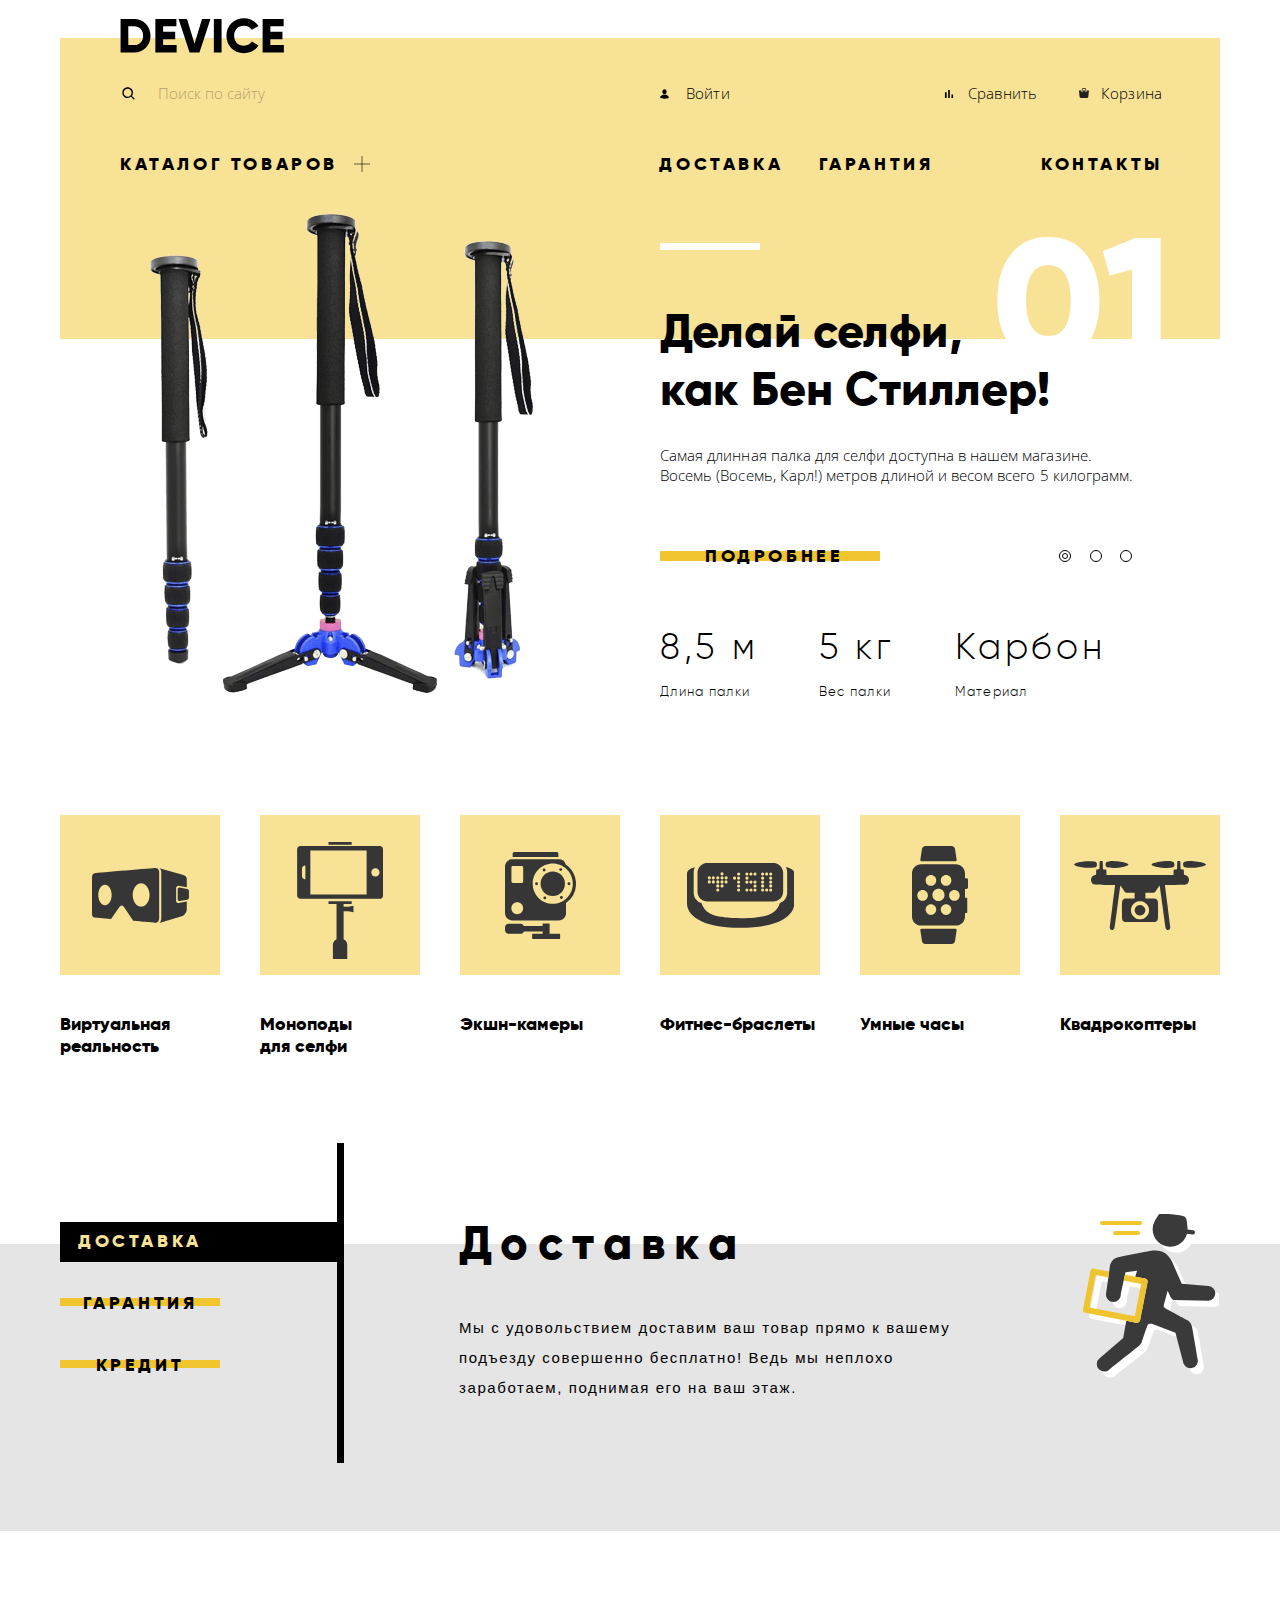
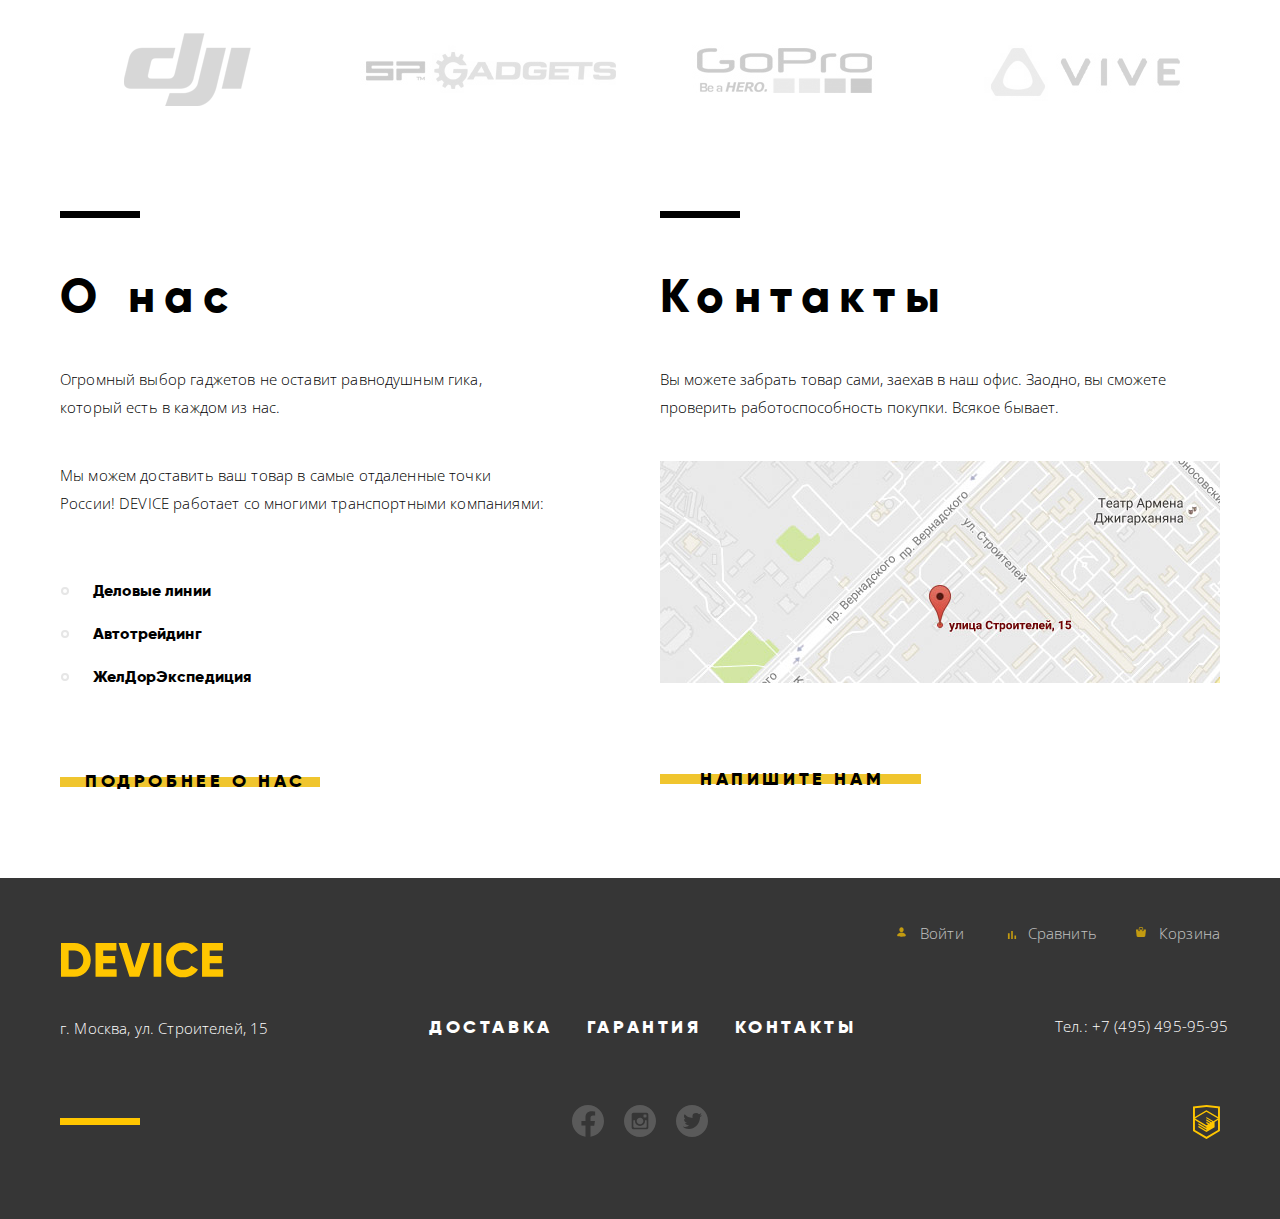
==== commit c0ab872a: "device - сдача проекта - исправления 20.03.2021" ====
--- a/index.html
+++ b/index.html
@@ -21,7 +21,7 @@
       <div class="container">
         <header class="main-header">
           <h1 class="visually-hidden">Интернет-магазин гаджетов "DEVICE"</h1>
-          <a href="index.html" class="main-header-logo">
+          <a href="index.html" class="main-header-logo" aria-label="Логотип DEVICE">
             <img class="main-header-logo__img" src="img/black-logo-device.svg" alt="Логотип DEVICE" width="164"
               height="36">
           </a>
@@ -364,8 +364,9 @@
         <div class="container">
           <div class="main-footer__logo-user-nav">
             <div class="main-footer__logo">
-              <a href="index.html" class="main-footer__logo-link"><img class="main-footer__logo-img"
-                  src="img/yellow-logo-device.svg" alt="Логотип DEVICE" width="164" height="36"></a>
+              <a href="index.html" class="main-footer__logo-link" aria-label="Логотип DEVICE"><img
+                  class="main-footer__logo-img" src="img/yellow-logo-device.svg" alt="Логотип DEVICE" width="164"
+                  height="36"></a>
             </div>
             <ul class="main-footer__user-list">
               <li class="main-footer__user-item main-footer__user-item--login">
--- a/css/style.min.css
+++ b/css/style.min.css
@@ -1 +1 @@
-@font-face{font-weight:800;font-family:Gilroy;font-style:normal;src:url(../fonts/gilroyextrabold.woff2) format("woff2"),url(../fonts/gilroyextrabold.woff) format("woff")}@font-face{font-weight:300;font-family:Gilroy;font-style:normal;src:url(../fonts/gilroylight.woff2) format("woff2"),url(../fonts/gilroylight.woff) format("woff")}@-webkit-keyframes bounce{0%{-webkit-transform:translateY(-2000px) translate(-50%,-50%);transform:translateY(-2000px) translate(-50%,-50%)}70%{-webkit-transform:translateY(30px) translate(-50%,-50%);transform:translateY(30px) translate(-50%,-50%)}90%{-webkit-transform:translateY(-10px) translate(-50%,-50%);transform:translateY(-10px) translate(-50%,-50%)}100%{-webkit-transform:translateY(0) translate(-50%,-50%);transform:translateY(0) translate(-50%,-50%)}}@keyframes bounce{0%{-webkit-transform:translateY(-2000px) translate(-50%,-50%);transform:translateY(-2000px) translate(-50%,-50%)}70%{-webkit-transform:translateY(30px) translate(-50%,-50%);transform:translateY(30px) translate(-50%,-50%)}90%{-webkit-transform:translateY(-10px) translate(-50%,-50%);transform:translateY(-10px) translate(-50%,-50%)}100%{-webkit-transform:translateY(0) translate(-50%,-50%);transform:translateY(0) translate(-50%,-50%)}}@-webkit-keyframes shake{0%,100%{-webkit-transform:translate(-50%,-50%) translateX(0);transform:translate(-50%,-50%) translateX(0)}10%,30%,50%,70%,90%{-webkit-transform:translate(-50%,-50%) translateX(-10px);transform:translate(-50%,-50%) translateX(-10px)}20%,40%,60%,80%{-webkit-transform:translate(-50%,-50%) translateX(10px);transform:translate(-50%,-50%) translateX(10px)}}@keyframes shake{0%,100%{-webkit-transform:translate(-50%,-50%) translateX(0);transform:translate(-50%,-50%) translateX(0)}10%,30%,50%,70%,90%{-webkit-transform:translate(-50%,-50%) translateX(-10px);transform:translate(-50%,-50%) translateX(-10px)}20%,40%,60%,80%{-webkit-transform:translate(-50%,-50%) translateX(10px);transform:translate(-50%,-50%) translateX(10px)}}:root{--basic-black:#000000;--basic-white:#ffffff;--special-yellow:#f7e296;--special-yellow-dark:#f0c52e;--special-dark:#363636;--basic-grey:#e5e5e5;--dark-grey:#dcdcdc;--special-grey:#ebebeb;--unit-grey:#f2f2f2;--unit-grey-dark:#eaeaea;--unit-red:#f6dada;--unit-grey-light:#e6e6e6;--grey-disabled:#a6a6a6;--unit-yellow:#ffc600;--popup-shadow:rgba(0, 0, 0, 0.2);--popup-map-shadow:rgba(0, 0, 0, 0.2);--toggle-color:#c4c4c4;--bar-color:#91C92F;--toggle-boxshadow-color:rgba(0, 0, 0, 0.18);--transparent-white:rgba(255, 255, 255, 0.3);--transparent-btn-text:rgba(0, 0, 0, 0.3)}*{-webkit-box-sizing:border-box;box-sizing:border-box}.visually-hidden{position:absolute;width:1px;height:1px;margin:-1px;padding:0;overflow:hidden;border:0;clip:rect(0 0 0 0)}.page-body{font-weight:300;font-size:15px;line-height:20px;font-family:"Open Sans",Arial,sans-serif;color:var(--basic-black);letter-spacing:.01em;background-color:var(--basic-white)}.catalog{font-weight:300;font-size:15px;line-height:20px;font-family:"Open Sans",Arial,sans-serif;color:var(--basic-black);letter-spacing:.01em;background-color:var(--basic-white)}.grid-wrap{display:-ms-grid;display:grid;-ms-grid-rows:-webkit-min-content 1fr -webkit-min-content;-ms-grid-rows:min-content 1fr min-content;grid-template-rows:-webkit-min-content 1fr -webkit-min-content;grid-template-rows:min-content 1fr min-content}a{text-decoration:none}.container{width:1160px;margin:0 auto}.main-header{color:var(--basic-black);background-color:var(--special-yellow);background-image:-o-linear-gradient(top,var(--basic-white) 38px,var(--special-yellow) 38px);background-image:linear-gradient(to bottom,var(--basic-white) 38px,var(--special-yellow) 38px)}.main-header-logo{cursor:pointer;display:block;padding:18px 60px 15px}.main-header-logo:focus,.main-header-logo:hover{opacity:.6;-webkit-transition-property:all;-o-transition-property:all;transition-property:all;-webkit-transition-duration:.2s;-o-transition-duration:.2s;transition-duration:.2s;-webkit-transition-timing-function:linear;-o-transition-timing-function:linear;transition-timing-function:linear}.main-header-logo:active{opacity:.3}.main-header-logo__img{width:164px;height:36px;margin-bottom:10px}.user-nav{display:-webkit-box;display:-ms-flexbox;display:flex;-ms-flex-wrap:wrap;flex-wrap:wrap;-webkit-box-pack:justify;-ms-flex-pack:justify;justify-content:space-between;width:1160px;padding:0 60px;margin-bottom:50px}.user-nav__user-item--search{width:542px;-webkit-box-sizing:border-box;box-sizing:border-box}.user-nav__search{position:relative;padding-left:28px}.user-nav__search-label{position:absolute;top:3px;left:1px;width:20px;height:20px;background-image:url(../img/search.svg);background-repeat:no-repeat;cursor:pointer}.user-nav__search-label::before{content:"";position:absolute;bottom:-17px;left:0;display:none;width:400px;height:2px;background-color:var(--basic-black)}.user-nav__search-input{position:relative;width:320px;height:20px;margin-left:10px;padding:0;font-weight:300;font-size:15px;line-height:20px;font-family:"Open Sans",Arial,sans-serif;color:var(--basic-black);background-color:transparent;border:none;outline:0;cursor:pointer}.user-nav__search-input::-webkit-input-placeholder{color:var(--basic-black);opacity:.3}.user-nav__search-input::-moz-placeholder{color:var(--basic-black);opacity:.3}.user-nav__search-input:-ms-input-placeholder{color:var(--basic-black);opacity:.3}.user-nav__search-input::-ms-input-placeholder{color:var(--basic-black);opacity:.3}.user-nav__search-input::placeholder{color:var(--basic-black);opacity:.3}.user-nav__search-input:hover::-webkit-input-placeholder{color:var(--basic-black);opacity:.6}.user-nav__search-input:hover::-moz-placeholder{color:var(--basic-black);opacity:.6}.user-nav__search-input:hover:-ms-input-placeholder{color:var(--basic-black);opacity:.6}.user-nav__search-input:hover::-ms-input-placeholder{color:var(--basic-black);opacity:.6}.user-nav__search-input:hover::placeholder{color:var(--basic-black);opacity:.6}.user-nav__search-input:focus::-webkit-input-placeholder{font-size:0}.user-nav__search-input:focus::-moz-placeholder{font-size:0}.user-nav__search-input:focus:-ms-input-placeholder{font-size:0}.user-nav__search-input:focus::-ms-input-placeholder{font-size:0}.user-nav__search-input:focus::placeholder{font-size:0}.user-nav__search-input:focus~.user-nav__search-label::before{display:block}.user-nav__search-input:focus~.user-nav__search-btn{z-index:0;opacity:1}.user-nav__search-btn{position:absolute;top:-9px;left:330px;z-index:-1;width:85px;margin-top:auto;margin-bottom:auto;padding-top:14px;padding-bottom:14px;background:0 0;background-color:transparent;border:2px solid var(--basic-black);cursor:pointer;opacity:0;text-transform:uppercase}.user-nav__search-btn:hover{color:var(--basic-white);background-color:var(--basic-black);-webkit-transition:all .1s linear;-o-transition:all .1s linear;transition:all .1s linear}.user-nav__search-btn:focus{z-index:0;color:var(--basic-white);background-color:var(--basic-black);opacity:1;-webkit-transition:all .1s linear;-o-transition:all .1s linear;transition:all .1s linear}.user-nav__search-btn:active{color:var(--transparent-white)}.user-nav__search-btn:focus~.user-nav__search-label::before{display:block}.user-nav__user-link{position:relative;color:var(--basic-black)}.user-nav__user-link:hover{opacity:.6}.user-nav__user-link:hover::before{opacity:.6}.user-nav__user-link:active{opacity:.3}.user-nav__user-link:active::before{opacity:.3}.user-nav__user-link::before{content:"";position:absolute;width:13px;height:12px;background-repeat:no-repeat}.user-nav__user-item--login{width:282px;padding-left:24px;-webkit-box-sizing:border-box;box-sizing:border-box}.user-nav__user-item--compare{width:134px;padding-left:24px}.user-nav__user-item--cart{width:82px;padding-left:23px}.user-nav__user-link--login::before{bottom:4px;left:-28px;background-image:url(../img/black-user.svg)}.user-nav__user-link--profile::before{bottom:4px;left:-25px;background-image:url(../img/black-user.svg)}.user-nav__user-link--compare::before{bottom:4px;left:-26px;background-image:url(../img/black-compare.svg)}.user-nav__user-link--cart::before{bottom:3px;left:-22px;background-image:url(../img/black-cart.svg)}.user-nav__user-link--logout{margin-left:15px;color:var(--basic-black);opacity:.3}.user-nav__user-link--logout:hover{color:var(--basic-black);opacity:.6}.user-nav__user-link--logout:active{color:var(--basic-black);opacity:.1}.main-nav{padding:0 60px 12px}.main-nav__list{list-style:none;margin:0;padding:0;display:-webkit-box;display:-ms-flexbox;display:flex;-webkit-box-pack:justify;-ms-flex-pack:justify;justify-content:space-between;-ms-flex-wrap:wrap;flex-wrap:wrap}.main-nav__link{font-weight:800;font-size:18px;line-height:22px;font-family:Gilroy,Arial,sans-serif;color:var(--basic-black);text-transform:uppercase;letter-spacing:.2em;cursor:pointer}.main-nav__link:hover{opacity:.6}.main-nav__link:active{opacity:.3}.main-nav__item--catalog{width:539px}.main-nav__item--delivery{width:159px}.main-nav__item--warranty{width:222px}.main-nav__item--contacts{width:119px}.main-nav__link--catalog{position:relative}.main-nav__link--catalog::before{content:"";position:absolute;right:-32px;bottom:10px;width:16px;height:2px;background-color:var(--basic-black);opacity:.3}.main-nav__link--catalog::after{content:"";position:absolute;right:-25px;bottom:3px;width:2px;height:16px;background-color:var(--basic-black);opacity:.3}.main-nav__item--catalog{position:relative}.main-nav__link--catalog{position:relative}.main-nav__sub-wrap{position:absolute;top:22px;left:-60px;display:none;width:1160px;background-color:var(--special-yellow);z-index:5}.main-nav__sub-wrap:hover{display:block}.main-nav__link--catalog:hover+.main-nav__sub-wrap{display:block}.main-nav__sub-list{list-style:none;margin:0;padding:0;display:-webkit-box;display:-ms-flexbox;display:flex;-webkit-box-pack:start;-ms-flex-pack:start;justify-content:start;padding-left:60px;padding-top:36px}.main-nav__sub-column{padding-bottom:26px}.main-nav__sub-column:nth-child(1){width:241px}.main-nav__sub-column:nth-child(2){width:178px}.main-nav__sub-column:nth-child(3){width:185px}.main-nav__sub-link{color:var(--basic-black);font-weight:300;font-size:15px;line-height:20px;display:block;padding-bottom:15px}.main-nav__sub-link:hover{opacity:.6}.main-nav__sub-link:active{opacity:.3}.promo-slider{position:relative;background-image:-o-linear-gradient(top,var(--special-yellow) 152px,var(--basic-white) 152px);background-image:linear-gradient(to bottom,var(--special-yellow) 152px,var(--basic-white) 152px);padding-bottom:18px}.promo-slider__controls{position:absolute;right:73px;top:372px;z-index:1;display:-webkit-box;display:-ms-flexbox;display:flex;-webkit-box-pack:justify;-ms-flex-pack:justify;justify-content:space-between;width:87px}.promo-slider__control{position:relative;display:block;width:26px}.promo-slider__control::before{content:"";position:absolute;display:block;top:-9px;left:-1px;width:10px;height:10px;border:1px solid var(--basic-black);border-radius:50%;cursor:pointer}.promo-slider__control::after{content:"";position:absolute;top:-6px;left:2px;display:none;-webkit-box-sizing:border-box;box-sizing:border-box;width:6px;height:6px;border:1px solid var(--basic-black);border-radius:50%}.promo-slider__input[id=promo-control-1]:checked~.promo-slider__controls label[for=promo-control-1]::after,.promo-slider__input[id=promo-control-2]:checked~.promo-slider__controls label[for=promo-control-2]::after,.promo-slider__input[id=promo-control-3]:checked~.promo-slider__controls label[for=promo-control-3]::after{display:block}.promo-slider__item{display:-webkit-box;display:-ms-flexbox;display:flex;-webkit-box-pack:justify;-ms-flex-pack:justify;justify-content:space-between}.promo-slider__item--01,.promo-slider__item--02,.promo-slider__item--03{display:none}.promo-slider__item--active{display:-webkit-box;display:-ms-flexbox;display:flex}.promo-slider__img-wrap{width:600px}.promo-slider__img-wrap--01{padding-left:89px;padding-top:23px}.promo-slider__img-wrap--02{padding-left:116px;padding-top:49px}.promo-slider__img-wrap--03{padding-left:30px;padding-top:105px}.promo-slider__img--01{width:384px;height:486px}.promo-slider__descr-wrap{position:relative;width:560px;padding-top:110px}.promo-slider__descr-wrap::before{position:absolute;content:"";width:100px;height:7px;top:56px;left:0;background-color:var(--basic-white)}.promo-slider__descr-num--01{position:absolute;font-family:Gilroy,Arial,sans-serif;font-weight:800;font-size:179px;line-height:219px;text-transform:uppercase;color:var(--basic-white);top:5px;left:332px;z-index:1}.promo-slider__descr-num--02{position:absolute;font-family:Gilroy,Arial,sans-serif;font-weight:800;font-size:179px;line-height:219px;text-transform:uppercase;color:var(--basic-white);top:5px;left:300px;z-index:1}.promo-slider__descr-num--03{position:absolute;font-family:Gilroy,Arial,sans-serif;font-weight:800;font-size:179px;line-height:219px;text-transform:uppercase;color:var(--basic-white);top:5px;left:300px;z-index:1}.promo-slider__descr-title{position:relative;margin-top:5px;margin-bottom:27px;font-family:Gilroy,Arial,sans-serif;font-style:normal;font-weight:800;font-size:47px;line-height:58px;color:var(--basic-black);z-index:3}.promo-slider__descr-text{font-family:"Open Sans",Arial,sans-serif;font-weight:300;font-size:15px;line-height:20px;letter-spacing:.05px;color:var(--basic-black);margin-top:0;margin-bottom:51px}.promo-slider__descr-text--03{letter-spacing:0}.btn-more{position:relative;z-index:1;display:inline-block;vertical-align:baseline;padding:9px 45px;font-weight:800;font-size:18px;line-height:22px;font-family:Gilroy,Arial,sans-serif;text-align:center;color:var(--basic-black);text-transform:uppercase;letter-spacing:.2em;background:0 0;border:none;cursor:pointer;margin-bottom:50px}.btn-more:active{color:var(--transparent-btn-text)}.btn-more::before{content:"";position:absolute;top:15px;left:0;z-index:-1;width:220px;height:10px;background-color:var(--special-yellow-dark)}.btn-more:focus::before,.btn-more:hover::before{top:0;height:42px;margin:0;-webkit-transition:all .3s linear;-o-transition:all .3s linear;transition:all .3s linear}.btn-more:active::before{top:0;height:42px;margin:0;-webkit-transition:all .3s linear;-o-transition:all .3s linear;transition:all .3s linear}.promo-slider__advantages-list--01{list-style:none;margin:0;padding:0;display:-webkit-box;display:-ms-flexbox;display:flex;width:460px}.promo-slider__advantages-list--01 .promo-slider__advantages-col:first-child{margin-right:60px}.promo-slider__advantages-list--01 .promo-slider__advantages-col:nth-child(2){margin-right:62px}.promo-slider__advantages-list--02 .promo-slider__advantages-title{width:200px}.promo-slider__advantages-title{font-family:Gilroy,Arial,sans-serif;font-weight:300;font-size:36px;line-height:42px;color:var(--basic-black);margin:0 0 12px 0;letter-spacing:3.7px}.promo-slider__advantages-descr{font-family:Gilroy,Arial,sans-serif;font-weight:300;font-size:13px;line-height:15px;letter-spacing:.1em;color:var(--basic-black)}.promo-slider__advantages-list--02{list-style:none;margin:0;padding:0;display:-webkit-box;display:-ms-flexbox;display:flex;-ms-flex-wrap:wrap;flex-wrap:wrap;-webkit-box-pack:justify;-ms-flex-pack:justify;justify-content:space-between;display:block;width:176px}.promo-slider__advantages-list--02 .promo-slider__advantages-col{width:176px;display:inline-block;vertical-align:baseline}.promo-slider__advantages-list--03{list-style:none;margin:0;padding:0;display:-webkit-box;display:-ms-flexbox;display:flex;-ms-flex-wrap:wrap;flex-wrap:wrap;width:340px}.promo-slider__advantages-list--03 .promo-slider__advantages-col{display:inline-block;vertical-align:baseline}.promo-slider__advantages-list--03 .promo-slider__advantages-col:first-child{margin-right:62px}.main-goods{padding-top:97px;padding-bottom:65px}.main-goods__list{list-style:none;margin:0;padding:0;display:-webkit-box;display:-ms-flexbox;display:flex;-webkit-box-pack:justify;-ms-flex-pack:justify;justify-content:space-between}.main-goods__item{width:160px}.main-goods__item-wrap{-webkit-box-sizing:border-box;box-sizing:border-box;width:160px;height:160px;background-color:var(--special-yellow);margin-bottom:38px;display:-webkit-box;display:-ms-flexbox;display:flex;-webkit-box-pack:center;-ms-flex-pack:center;justify-content:center;-webkit-box-align:center;-ms-flex-align:center;align-items:center}.main-goods__item-wrap--vr img{width:97px;height:55px}.main-goods__item-wrap--selfie+p{width:100px}.main-goods__item-wrap--selfie img{width:86px;height:117px;margin-top:10px}.main-goods__item-wrap--cam img{width:71px;height:87px}.main-goods__item-wrap--fit img{width:107px;height:65px}.main-goods__item-wrap--watch img{width:56px;height:98px}.main-goods__item-wrap--copter img{width:132px;height:69px}.main-goods__item-link:focus .main-goods__item-wrap,.main-goods__item-link:hover .main-goods__item-wrap{background-color:var(--special-yellow-dark);-webkit-transition:all .2s linear;-o-transition:all .2s linear;transition:all .2s linear}.main-goods__item-link:active .main-goods__item-img,.main-goods__item-link:active .main-goods__item-name{opacity:.3}.main-goods__item-name{margin:0;padding:0;display:inline-block;vertical-align:baseline;width:160px;font-family:Gilroy,Arial,sans-serif;font-style:normal;font-weight:800;font-size:18px;line-height:22px;letter-spacing:0;color:var(--basic-black)}.main-goods__item-name:active{opacity:.3}.services-accordion{position:relative;background-image:-o-linear-gradient(top,var(--basic-white) 122px,var(--basic-grey) 122px);background-image:linear-gradient(to bottom,var(--basic-white) 122px,var(--basic-grey) 122px);padding-bottom:123px}.services-accordion-wrap{display:-webkit-box;display:-ms-flexbox;display:flex;-webkit-box-pack:justify;-ms-flex-pack:justify;justify-content:space-between}.services-accordion__controls-wrap{width:276px;padding-top:100px}.services-accordion__control{position:relative;z-index:1;display:block;width:160px;height:22px;padding-top:7px;padding-bottom:7px;font-family:Gilroy,Arial,sans-serif;font-weight:800;font-size:18px;line-height:25px;letter-spacing:.2em;text-transform:uppercase;color:var(--basic-black);cursor:pointer;margin-bottom:40px;text-align:center}.services-accordion__control::before{content:"";position:absolute;top:14px;left:0;z-index:-1;width:160px;height:8px;background-color:var(--special-yellow-dark)}.services-accordion__control::after{content:"";position:absolute;top:0;left:100%;z-index:-1;width:0;height:40px;background-color:var(--basic-black)}.services-accordion__control:hover::before{top:0;height:40px;margin:0;-webkit-transition:all .3s linear;-o-transition:all .3s linear;transition:all .3s linear}.services-accordion__input[id=services-control-1]:checked~.services-accordion__controls label[for=services-control-1],.services-accordion__input[id=services-control-2]:checked~.services-accordion__controls label[for=services-control-2],.services-accordion__input[id=services-control-3]:checked~.services-accordion__controls label[for=services-control-3]{color:var(--special-yellow)}.services-accordion__input[id=services-control-1]:checked~.services-accordion__controls label[for=services-control-1]::before,.services-accordion__input[id=services-control-2]:checked~.services-accordion__controls label[for=services-control-2]::before,.services-accordion__input[id=services-control-3]:checked~.services-accordion__controls label[for=services-control-3]::before{background-color:var(--basic-black);height:40px;width:277px;top:0;left:0}.services-accordion__item{position:relative;width:856px;display:none;padding-top:92px;padding-left:95px}.services-accordion__item--active{display:block}.services-accordion__item-title{font-family:Gilroy,Arial,sans-serif;font-weight:800;font-size:47px;line-height:58px;letter-spacing:.2em;color:var(--basic-black);margin:0 0 41px 0}.services-accordion__item-text{font-family:"Opan Sans",Arial,sans-serif;font-weight:300;font-size:15px;line-height:30px;letter-spacing:1.6px;margin:0}.services-accordion__item::before{position:absolute;content:"";width:7px;height:320px;top:21px;left:-27px;background-color:var(--basic-black)}.services-accordion__item--delivery::after{position:absolute;content:"";display:block;width:136px;height:164px;background-image:url(../img/delivery.svg);background-repeat:no-repeat;top:92px;left:719px}.services-accordion__item--warranty::after{position:absolute;content:"";display:block;width:170px;height:188px;background-image:url(../img/warranty.svg);background-repeat:no-repeat;top:80px;left:723px}.services-accordion__item--credit::after{position:absolute;content:"";display:block;width:156px;height:188px;background-image:url(../img/credit.svg);background-repeat:no-repeat;top:71px;left:694px}.main-brands{padding-top:90px;padding-bottom:90px}.main-brands__list{display:-webkit-box;display:-ms-flexbox;display:flex;-webkit-box-pack:justify;-ms-flex-pack:justify;justify-content:space-between;list-style:none;margin:0;padding:0}.main-brands__link{display:block;font-size:0;width:260px;height:100px;opacity:.2}.main-brands__link:focus,.main-brands__link:hover{opacity:1;-webkit-transition:all .3s linear;-o-transition:all .3s linear;transition:all .3s linear}.main-brands__link--dji{background-color:var(--basic-grey);background-image:url(../img/main-brands-dji-gray.png)}.main-brands__link--dji:focus,.main-brands__link--dji:hover{background-image:url(../img/main-brands-dji.png)}.main-brands__link--spg{background-color:var(--basic-grey);background-image:url(../img/main-brands-spg-gray.png)}.main-brands__link--spg:focus,.main-brands__link--spg:hover{background-image:url(../img/main-brands-spg.png)}.main-brands__link--gopro{background-color:var(--basic-grey);background-image:url(../img/main-brands-gopro-gray.png)}.main-brands__link--gopro:focus,.main-brands__link--gopro:hover{background-image:url(../img/main-brands-gopro.png)}.main-brands__link--vive{background-color:var(--basic-grey);background-image:url(../img/main-brands-vive-gray.png)}.main-brands__link--vive:focus,.main-brands__link--vive:hover{background-image:url(../img/main-brands-vive.png)}.main-info-wrap{display:-webkit-box;display:-ms-flexbox;display:flex;-webkit-box-pack:justify;-ms-flex-pack:justify;justify-content:space-between;padding-bottom:77px}.main-info{position:relative;width:600px;padding-top:56px}.main-info::before{position:absolute;content:"";width:80px;height:7px;background-color:var(--basic-black);top:0;left:0}.main-contacts{position:relative;width:560px;padding-top:56px}.main-contacts::before{position:absolute;content:"";width:80px;height:7px;background-color:var(--basic-black);top:0;left:0}.main-info__title{font-family:Gilroy,Arial,sans-serif;font-style:normal;font-weight:800;font-size:47px;line-height:58px;letter-spacing:.2em;color:var(--basic-black);margin-top:0;margin-bottom:40px}.main-info__descr-text{font-family:"Open Sans",Arial,sans-serif;font-style:normal;font-style:normal;font-weight:300;font-size:15px;line-height:28px;color:var(--basic-black)}.main-info__descr-text:first-child{margin-bottom:40px}.main-info__descr-text:last-child{margin-bottom:60px}.main-info__delivery-list{list-style:none;margin:0 0 70px 0;padding:0 0 0 19px}.main-info__delivery-item{position:relative;font-family:Gilroy,Arial,sans-serif;font-style:normal;font-weight:800;font-size:16px;line-height:28px;color:var(--basic-black);padding-left:14px;margin-bottom:15px}.main-info__delivery-item::before{content:"";position:absolute;top:10px;left:-18px;width:8px;height:8px;border:2px solid var(--unit-grey-light);border-radius:50%;-webkit-box-sizing:border-box;box-sizing:border-box}.main-contacts__title{font-family:Gilroy,Arial,sans-serif;font-style:normal;font-weight:800;font-size:47px;line-height:58px;letter-spacing:.2em;color:var(--basic-black);margin-top:0;margin-bottom:40px}.main-contacts__text{font-family:"Open Sans",Arial,sans-serif;font-style:normal;font-weight:300;font-size:15px;line-height:28px;color:var(--basic-black);margin-bottom:40px;letter-spacing:0}.main-contacts__map{display:block;margin-bottom:75px;width:560px;height:222px}.main-contacts__map-img{background-color:var(--basic-white)}.btn-about{position:relative;z-index:1;display:inline-block;vertical-align:baseline;padding:8px 25px;font-weight:800;font-size:18px;line-height:24px;font-family:Gilroy,Arial,sans-serif;font-style:normal;text-align:center;color:var(--basic-black);text-transform:uppercase;letter-spacing:.2em;background:0 0;border:none;cursor:pointer}.btn-about:active{color:var(--transparent-btn-text)}.btn-about::before{content:"";position:absolute;top:39%;left:0;z-index:-1;width:260px;height:10px;background-color:var(--special-yellow-dark)}.btn-about:focus::before,.btn-about:hover::before{top:0;height:42px;margin:0;-webkit-transition:all .3s linear;-o-transition:all .3s linear;transition:all .3s linear}.btn-about:active::before{top:0;height:42px;margin:0;-webkit-transition:all .3s linear;-o-transition:all .3s linear;transition:all .3s linear}.btn-write-us{position:relative;z-index:1;display:inline-block;vertical-align:baseline;padding:9px 40px;font-weight:800;font-size:18px;line-height:24px;font-family:Gilroy,Arial,sans-serif;text-align:center;color:var(--basic-black);text-transform:uppercase;letter-spacing:.2em;background-color:none;border:none;cursor:pointer}.btn-write-us:active{color:var(--transparent-btn-text)}.btn-write-us::before{content:"";position:absolute;top:39%;left:0;z-index:-1;width:261px;height:10px;background-color:var(--special-yellow-dark)}.btn-write-us:focus::before,.btn-write-us:hover::before{top:0;height:42px;margin:0;-webkit-transition:all .3s linear;-o-transition:all .3s linear;transition:all .3s linear}.btn-write-us:active::before{top:0;height:42px;margin:0;-webkit-transition:all .3s linear;-o-transition:all .3s linear;transition:all .3s linear}.main-footer{background-color:var(--special-dark);padding-top:45px;padding-bottom:76px}.main-footer__logo-user-nav{display:-webkit-box;display:-ms-flexbox;display:flex;-ms-flex-wrap:wrap;flex-wrap:wrap;-webkit-box-pack:justify;-ms-flex-pack:justify;justify-content:space-between;margin-bottom:34px}.main-footer__logo{width:163px}.main-footer__logo{padding-top:19px}.main-footer__logo-link{cursor:pointer}.main-footer__logo-img{width:164px;height:36px}.main-footer__logo:hover{opacity:.6;-webkit-transition:all .2s linear;-o-transition:all .2s linear;transition:all .2s linear}.main-footer__logo a:active{opacity:.3}.main-footer__user-list{display:-webkit-box;display:-ms-flexbox;display:flex;width:500px;list-style:none;margin:0;padding:0}.main-footer__user-item--login{width:280px;display:-webkit-box;display:-ms-flexbox;display:flex}.main-footer__user-link--login{margin-left:200px}.main-footer__user-link--profile{margin-left:45px}.main-footer__user-link--logout{margin-left:24px}.main-footer__user-item--compare{width:-webkit-max-content;width:-moz-max-content;width:max-content;margin-left:28px}.main-footer__user-item--cart{width:-webkit-max-content;width:-moz-max-content;width:max-content;margin-left:62px}.main-footer__user-link{position:relative;color:var(--basic-white);opacity:.7;font-family:"Open Sans",Arial,sans-serif;font-style:normal;font-weight:300;font-size:15px;line-height:20px}.main-footer__user-link:hover{color:var(--basic-white);opacity:1}.main-footer__user-link:active{color:var(--basic-white);opacity:.3}.main-footer__user-link:hover::before{opacity:.6}.main-footer__user-link:active::before{opacity:.3}.main-footer__user-link--login::before{position:absolute;content:"";width:13px;height:14px;top:4px;left:-23px;background-image:url(../img/yellow-user.svg);background-repeat:no-repeat}.main-footer__user-link--profile::before{position:absolute;content:"";width:13px;height:14px;top:6px;left:-22px;background-image:url(../img/yellow-user.svg);background-repeat:no-repeat}.main-footer__user-link--compare::before{position:absolute;content:"";width:13px;height:14px;top:5px;left:-23px;background-image:url(../img/yellow-compare.svg);background-repeat:no-repeat}.main-footer__user-link--cart::before{position:absolute;content:"";width:13px;height:14px;top:4px;left:-23px;background-image:url(../img/yellow-cart.svg);background-repeat:no-repeat}.main-footer__address-services-tel{display:-webkit-box;display:-ms-flexbox;display:flex;-ms-flex-wrap:wrap;flex-wrap:wrap;margin-bottom:67px;width:1180px}.main-footer__address{font-family:"Open Sans",Arial,sans-serif;font-style:normal;font-weight:300;font-size:15px;line-height:20px;color:var(--basic-white);width:230px;display:-webkit-box;display:-ms-flexbox;display:flex;-webkit-box-align:end;-ms-flex-align:end;align-items:flex-end}.main-footer__services{width:500px;display:-webkit-box;display:-ms-flexbox;display:flex;-ms-flex-wrap:wrap;flex-wrap:wrap;margin-left:96px;margin-right:50px}.main-footer__services-link{font-family:Gilroy,Arial,sans-serif;font-style:normal;font-weight:800;font-size:18px;line-height:22px;letter-spacing:.2em;text-transform:uppercase;color:var(--basic-white)}.main-footer__services-link:first-child{margin-left:43px;margin-right:17px}.main-footer__services-link:nth-child(2){margin-left:17px;margin-right:17px}.main-footer__services-link:last-child{margin-left:16px;margin-right:17px}.main-footer__copyright a:focus,.main-footer__copyright a:hover,.main-footer__phone a:focus,.main-footer__phone a:hover,.main-footer__services-link:focus,.main-footer__services-link:hover{opacity:.6;-webkit-transition:all .2s linear;-o-transition:all .2s linear;transition:all .2s linear}.main-footer__copyright a:active,.main-footer__phone a:active,.main-footer__services-link:active{opacity:.3}.main-footer__phone{font-family:"Open Sans",Arial,sans-serif;font-style:normal;font-weight:300;font-size:15px;line-height:20px;color:var(--basic-white);display:inline-block;vertical-align:text-bottom;width:-webkit-max-content;width:-moz-max-content;width:max-content;padding-left:10px;margin-left:111px}.main-footer__social-copyright{display:-webkit-box;display:-ms-flexbox;display:flex;-webkit-box-pack:justify;-ms-flex-pack:justify;justify-content:space-between;position:relative}.main-footer__social-copyright::before{position:absolute;content:"";width:80px;height:7px;background-color:var(--unit-yellow);top:13px;left:0}.main-footer__social-list{list-style:none;margin:0;padding:0;display:-webkit-box;display:-ms-flexbox;display:flex;-ms-flex-wrap:wrap;flex-wrap:wrap;-webkit-box-pack:justify;-ms-flex-pack:justify;justify-content:space-between;width:648px;padding-left:512px}.main-footer__social-link svg{opacity:.6}.main-footer__social-link:focus svg,.main-footer__social-link:hover svg{opacity:1;-webkit-transition:all .2s linear;-o-transition:all .2s linear;transition:all .2s linear}.main-footer__social-link:active svg{opacity:.3}.main-footer__social-link span{font-size:0}.main-footer__copyright{text-align:right}.main-footer__copyright svg{opacity:1;cursor:pointer}.main-footer__copyright svg:focus,.main-footer__copyright svg:hover{opacity:.6;-webkit-transition:all .2s linear;-o-transition:all .2s linear;transition:all .2s linear}.main-footer__copyright svg:active{opacity:.3;-webkit-transition:all .2s linear;-o-transition:all .2s linear;transition:all .2s linear}.main-footer__copyright span{font-size:0}.popup-write-us{display:none;position:fixed;top:50%;left:50%;-webkit-transform:translate(-50%,-50%);-ms-transform:translate(-50%,-50%);transform:translate(-50%,-50%);z-index:10;width:960px;height:550px;background-color:var(--basic-white);-webkit-box-shadow:0 10px 20px var(--popup-shadow);box-shadow:0 10px 20px var(--popup-shadow)}.popup-write-us--active{display:block;-webkit-animation-name:bounce;animation-name:bounce;-webkit-animation-duration:.6s;animation-duration:.6s}.popup-write-us--error{-webkit-animation-name:shake;animation-name:shake;-webkit-animation-duration:.6s;animation-duration:.6s}.popup-write-us__wrap{position:relative;padding:93px 100px 76px}.popup-form{display:-webkit-box;display:-ms-flexbox;display:flex;-webkit-box-pack:justify;-ms-flex-pack:justify;justify-content:space-between;-ms-flex-wrap:wrap;flex-wrap:wrap}.popup-input-wrap__label{display:block;margin-bottom:10px}.popup-input-wrap--message{margin-top:32px}.popup-input-wrap__input{width:360px}.popup-write-us__close{position:absolute;top:-480px;left:781px}.popup-input-wrap__label{font-family:Gilroy,Arial,sans-serif;font-style:normal;font-weight:800;font-size:18px;line-height:22px;color:var(--basic-black)}.popup-input-wrap__input{padding:16px 19px;font-family:"Open Sans",Arial,sans-serif;font-weight:400;font-size:14px;line-height:19px;color:rgba(0,0,0,.4);background-color:var(--unit-grey);border:none;outline:0}.popup-input-wrap__textarea{width:760px;min-height:156px;padding:14px 19px;font-family:"Open Sans",Arial,sans-serif;font-weight:400;font-size:14px;line-height:19px;color:rgba(0,0,0,.4);background-color:var(--unit-grey);border:none;resize:none;outline:0;margin-bottom:54px}.popup-write-us input:hover,.popup-write-us textarea:hover{background-color:var(--unit-grey-dark)}.popup-write-us input:focus,.popup-write-us textarea:focus{background-color:var(--basic-white);border:3px solid var(--special-yellow)}.popup-write-us input:invalid{background-color:var(--unit-red)}.btn-popup{position:relative;z-index:1;display:inline-block;vertical-align:baseline;padding:9px 43px;font-weight:800;font-size:18px;line-height:24px;font-family:Gilroy,Arial,sans-serif;text-align:center;color:var(--basic-black);text-transform:uppercase;letter-spacing:.2em;background:0 0;border:none;cursor:pointer}.btn-popup:active{color:var(--basic-black);opacity:.3}.btn-popup::before{content:"";position:absolute;top:39%;left:0;z-index:-1;width:223px;height:10px;background-color:var(--special-yellow-dark)}.btn-popup:focus::before,.btn-popup:hover::before{top:0;height:42px;margin:0;-webkit-transition:all .3s linear;-o-transition:all .3s linear;transition:all .3s linear}.btn-popup:active::before{top:0;height:42px;margin:0;color:var(--basic-black);opacity:.3;-webkit-transition:all .3s linear;-o-transition:all .3s linear;transition:all .3s linear}.popup-map__close,.popup-write-us__close{position:relative;width:55px;height:55px;background-color:var(--special-yellow-dark);border:none;border-radius:50%;cursor:pointer;opacity:.5}.popup-map__close::before,.popup-write-us__close::before{content:"";position:absolute;top:50%;left:50%;width:2px;height:30px;background-color:var(--basic-white);-webkit-transform:translate(-50%,-50%) rotate(45deg);-ms-transform:translate(-50%,-50%) rotate(45deg);transform:translate(-50%,-50%) rotate(45deg)}.popup-map__close::after,.popup-write-us__close::after{content:"";position:absolute;top:50%;left:50%;width:2px;height:30px;background-color:var(--basic-white);-webkit-transform:translate(-50%,-50%) rotate(135deg);-ms-transform:translate(-50%,-50%) rotate(135deg);transform:translate(-50%,-50%) rotate(135deg)}.popup-map__close:hover,.popup-write-us__close:hover{opacity:1;-webkit-transition:all .2s linear;-o-transition:all .2s linear;transition:all .2s linear}.popup-map__close:active,.popup-write-us__close:active{opacity:.3}.popup-map{position:fixed;top:50%;left:50%;-webkit-transform:translate(-50%,-50%);-ms-transform:translate(-50%,-50%);transform:translate(-50%,-50%);z-index:10;display:none;width:994px;height:593px;background-color:var(--basic-white);-webkit-box-shadow:0 10px 20px var(--popup-map-shadow);box-shadow:0 10px 20px var(--popup-map-shadow)}.popup-map--active{display:block}.popup-map__iframe{border:0}.popup-map__close{position:absolute;top:42px;left:916px}.page-content__title-wrap{background-image:-o-linear-gradient(top,var(--special-yellow) 36px,var(--basic-white) 36px);background-image:linear-gradient(to bottom,var(--special-yellow) 36px,var(--basic-white) 36px);padding-top:81px;padding-bottom:50px;padding-left:60px}.page-content__title{font-family:Gilroy,Arial,sans-serif;font-style:normal;font-weight:800;font-size:47px;line-height:58px;color:var(--basic-black);margin:0 0 29px 0}.breadcrumbs__list{display:-webkit-box;display:-ms-flexbox;display:flex;list-style:none;margin:0;padding:0}.breadcrumbs__item{font-family:"Open Sans",Arial,sans-serif;font-weight:300;font-size:14px;line-height:19px;position:relative;padding-right:40px}.breadcrumbs__item::before{position:absolute;content:"";top:7px;right:17px;width:5px;height:8px;background-image:url(../img/breadcrumbs-arrow.svg);background-repeat:no-repeat}.breadcrumbs__item:last-child::before{display:none}.breadcrumbs__item-link{color:var(--basic-black);opacity:.3}.breadcrumbs__item-link:hover{opacity:.6}.breadcrumbs__item-link:active{opacity:.1}.page-content-top{display:-ms-grid;display:grid;-ms-grid-columns:1fr 328px 832px 1fr;grid-template-columns:1fr 328px 832px 1fr}.page-content-top::before{content:"";width:100%;height:100%;background-color:var(--dark-grey)}.sidebar-top{position:relative;width:100%;background-color:var(--dark-grey);padding:25px 60px}.goods-top{width:100%;background-color:var(--basic-grey)}.page-content-top::after{content:"";width:100%;height:100%;background-color:var(--basic-grey)}.sidebar-title{font-family:Gilroy,Arial,sans-serif;font-weight:800;font-size:16px;line-height:20px;letter-spacing:.1em;text-transform:uppercase;color:var(--basic-black);background-color:var(--dark-grey);display:block;position:relative;margin:0}.goods-sort{display:-webkit-box;display:-ms-flexbox;display:flex;-webkit-box-pack:justify;-ms-flex-pack:justify;justify-content:space-between;background-color:var(--basic-grey);position:relative;padding-top:20px;padding-bottom:20px;padding-left:72px}.goods-sort__title{font-family:Gilroy,Arial,sans-serif;font-weight:800;font-size:16px;line-height:20px;letter-spacing:.1em;text-transform:uppercase;color:var(--basic-black);padding:0;margin:0;width:200px;display:-webkit-box;display:-ms-flexbox;display:flex;-webkit-box-align:center;-ms-flex-align:center;align-items:center}.goods-sort__list{list-style:none;margin:0;padding:0;display:-webkit-box;display:-ms-flexbox;display:flex;-ms-flex-wrap:wrap;flex-wrap:wrap;-webkit-box-pack:start;-ms-flex-pack:start;justify-content:flex-start;width:511px}.goods-sort__list-item{margin:0;padding:0;margin-right:31px;display:-webkit-box;display:-ms-flexbox;display:flex;-webkit-box-align:center;-ms-flex-align:center;align-items:center}.goods-sort__list-link{font-family:"Open Sans",Arial,sans-serif;font-weight:400;font-size:14px;line-height:19px;color:var(--basic-black);opacity:.3;margin:0;padding:0;-webkit-box-align:start;-ms-flex-align:start;align-items:flex-start}.goods-sort__list-link--active{opacity:1}.goods-sort__list-link:hover{opacity:.6}.goods-sort__list-link:active{opacity:1}.goods-sort__arrow-list{list-style:none;margin:0;padding:4px 4px 0 0;display:-webkit-box;display:-ms-flexbox;display:flex;-webkit-box-pack:justify;-ms-flex-pack:justify;justify-content:space-between;width:49px}.goods-sort__arrow-link{width:11px;height:10px;opacity:.3}.goods-sort__arrow-link.goods-sort__arrow-link--active{opacity:1}.goods-sort__arrow-link:hover{opacity:.6}.goods-sort__item--active .goods-sort__link{opacity:1}.page-content-wrap{display:-ms-grid;display:grid;-ms-grid-columns:1fr 328px 832px 1fr;grid-template-columns:1fr 328px 832px 1fr}.page-content-wrap::before{content:"";width:100%;height:100%;background-color:var(--basic-grey)}.page-content-wrap::after{content:"";width:100%;height:100%;background-color:var(--basic-white)}.sidebar{background-color:var(--basic-grey)}.filter{padding-top:70px}.filter__item{border:0 none;margin:0;padding:0}.filter__item:nth-child(1){margin-bottom:37px}.filter__item:nth-child(2){margin-bottom:18px}.filter__item:nth-child(3){margin-bottom:38px}.filter__item-title{position:relative;font-family:Gilroy,Arial,sans-serif;font-style:normal;font-weight:800;font-size:14px;line-height:17px;letter-spacing:.1em;color:var(--basic-black);padding:16px 0 0 60px;margin:0 0 30px 0}.filter__item:nth-child(2) .filter__item-title{margin-bottom:32px}.filter__item:nth-child(3) .filter__item-title{margin-bottom:30px}.filter__item-title::before{position:absolute;content:"";top:0;left:60px;width:200px;height:2px;background-color:var(--basic-black)}.range-filter{width:260px;padding-left:60px}.range-controls{position:relative;margin-bottom:15px;padding-top:10px}.scale{height:2px;width:200px;background-color:var(--basic-black);opacity:.2}.bar{width:57%;height:2px;background:var(--bar-color);margin-left:0}.toggle{position:absolute;top:0;left:0;width:4px;height:4px;padding:0;background-color:var(--toggle-color);border:8px solid var(--basic-white);border-radius:50%;-webkit-box-shadow:0 2px 2px var(--toggle-boxshadow-color);box-shadow:0 2px 2px var(--toggle-boxshadow-color);cursor:pointer;-webkit-box-sizing:content-box;box-sizing:content-box}.toggle-min{left:0}.toggle-max{left:115px}.price-controls{display:-webkit-box;display:-ms-flexbox;display:flex;-webkit-box-pack:justify;-ms-flex-pack:justify;justify-content:space-between}.max-price,.min-price{font-family:Gilroy,Arial,sans-serif;font-weight:300;font-size:14px;line-height:16px;color:var(--basic-black)}.max-price__input,.min-price__input{font-family:inherit;font-weight:inherit;font-size:inherit;line-height:inherit;width:37px;margin:0;color:var(--basic-black);border:none;border-radius:5px;background-color:transparent}.max-price__text,.min-price__text{margin:0;padding:0}.min-price{margin-left:0}.max-price{margin-right:23%}.filter__checkbox-list{list-style:none;margin:0;padding:0 0 0 60px}.filter__checkbox-item{margin-bottom:20px}.filter__checkbox-item:nth-child(3){margin-bottom:17px}.filter__checkbox-label{font-family:"Open Sans",Arial,sans-serif;font-style:normal;font-weight:300;font-size:14px;line-height:19px;color:var(--basic-black);cursor:pointer;margin:0;padding-left:42px;position:relative}.checkbox-off,.checkbox-on{position:absolute;top:-4px;left:0}.checkbox-on{display:none}.filter__checkbox-input:checked~.filter__checkbox-label .checkbox-off{display:none}.filter__checkbox-input:checked~.filter__checkbox-label .checkbox-on{display:inline-block;vertical-align:baseline}.filter__checkbox-label:hover{opacity:.6}.filter__checkbox-input:checked:disabled+.filter__checkbox-label,.filter__checkbox-input:checked:disabled+.filter__checkbox-label .checkbox-off,.filter__checkbox-input:checked:disabled+.filter__checkbox-label .checkbox-on,.filter__checkbox-input:disabled+.filter__checkbox-label,.filter__checkbox-input:disabled+.filter__checkbox-label .checkbox-off,.filter__checkbox-input:disabled+.filter__checkbox-label .checkbox-on{color:var(--grey-disabled)}.filter__radio-list{list-style:none;margin:0;padding:0 0 0 60px}.filter__radio-item{margin:0;height:24px}.filter__radio-item:first-child{margin-bottom:16px}.filter__radio-label{font-family:"Open Sans",Arial,sans-serif;font-weight:300;font-size:14px;line-height:19px;color:var(--basic-black);cursor:pointer;margin:0;display:-webkit-box;display:-ms-flexbox;display:flex;-webkit-box-align:center;-ms-flex-align:center;align-items:center}.radio-on{display:none}.filter__radio-input:checked~.filter__radio-label .radio-off{display:none}.filter__radio-input:checked~.filter__radio-label .radio-on{display:inline-block;vertical-align:baseline}.radio-off,.radio-on{margin-right:16px}.filter__radio-input:checked+.filter__radio-label::after{display:block}.filter__radio-label:hover{opacity:.6}.filter__radio-input:checked:disabled+.filter__radio-label,.filter__radio-input:checked:disabled+.filter__radio-label .radio-off,.filter__radio-input:checked:disabled+.filter__radio-label .radio-on,.filter__radio-input:disabled+.filter__radio-label,.filter__radio-input:disabled+.filter__radio-label .radio-off,.filter__radio-input:disabled+.filter__radio-label .radio-on{color:var(--grey-disabled)}.btn-sidebar{position:relative;z-index:1;display:inline-block;vertical-align:baseline;padding:9px 38px;margin-left:60px;font-weight:800;font-size:18px;line-height:24px;font-family:Gilroy,Arial,sans-serif;color:var(--basic-black);text-transform:uppercase;letter-spacing:.2em;background:0 0;border:none;cursor:pointer}.btn-sidebar:active{color:var(--transparent-btn-text)}.btn-sidebar::before{content:"";position:absolute;top:38%;left:0;z-index:-1;width:195px;height:10px;background-color:var(--special-yellow-dark)}.btn-sidebar:focus::before,.btn-sidebar:hover::before{top:0;height:42px;margin:0;-webkit-transition:all .3s linear;-o-transition:all .3s linear;transition:all .3s linear}.btn-sidebar:active::before{top:0;height:42px;margin:0;-webkit-transition:all .3s linear;-o-transition:all .3s linear;transition:all .3s linear}.goods{padding-bottom:78px}.goods-list{display:-webkit-box;display:-ms-flexbox;display:flex;-ms-flex-wrap:wrap;flex-wrap:wrap;-webkit-box-pack:justify;-ms-flex-pack:justify;justify-content:space-between;width:832px;padding-top:69px;padding-left:72px}.goods-item{position:relative;width:360px;margin:0}.goods-item:nth-child(2n){margin-right:0}.goods-item__img{width:360px;height:380px;background-color:var(--basic-grey)}.goods-item__info{display:-webkit-box;display:-ms-flexbox;display:flex;-webkit-box-pack:justify;-ms-flex-pack:justify;justify-content:space-between;height:122px;padding-top:27px}.goods-item:nth-child(4) .goods-item__info,.goods-item:nth-child(5) .goods-item__info{padding-top:25px;height:110px}.goods-item__info-text{font-family:Gilroy,Arial,sans-serif;font-style:normal;font-weight:800;font-size:18px;line-height:22px;letter-spacing:.05em;width:270px;margin:0}.goods-item__info-link{color:var(--basic-black)}.goods-item__price{font-family:Gilroy,Arial,sans-serif;font-weight:300;font-size:16px;line-height:18px;letter-spacing:.05em;color:var(--basic-black);padding-top:3px}.goods-item__hover{position:absolute;top:0;left:0;display:none;width:360px;height:380px;padding:169px 90px 130px;text-align:center;background-color:var(--basic-grey);opacity:.7}.goods-item__hover-btn{width:200px;margin-bottom:6px;margin-left:-11px;position:relative;z-index:1;display:block;padding-top:10px;padding-bottom:10px;font-weight:800;font-size:18px;line-height:24px;font-family:Gilroy,Arial,sans-serif;text-align:center;color:var(--basic-black);text-transform:uppercase;letter-spacing:.2em;background:0 0;border:none;cursor:pointer}.goods-item__add{font-family:"Open Sans",Arial,sans-serif;font-weight:300;font-size:13px;line-height:18px;letter-spacing:.1em;color:var(--basic-black)}.goods-item__hover-btn:active{color:var(--transparent-btn-text)}.goods-item__hover-btn::before{content:"";position:absolute;top:50%;left:-2px;z-index:-1;width:inherit;height:8px;margin-top:-5px;background-color:var(--special-yellow-dark)}.goods-item__hover-btn:focus::before,.goods-item__hover-btn:hover::before{top:0;height:40px;margin:0;-webkit-transition:all .3s linear;-o-transition:all .3s linear;transition:all .3s linear}.goods-item__hover-btn:active::before{top:0;height:40px;margin:0;-webkit-transition:all .3s linear;-o-transition:all .3s linear;transition:all .3s linear}.goods-item:hover .goods-item__hover{display:block}.new::before{content:"new";position:absolute;-webkit-box-sizing:border-box;box-sizing:border-box;font-family:Gilroy,Arial,sans-serif;font-weight:800;font-size:12px;line-height:15px;text-transform:uppercase;color:var(--basic-black);border:2px solid var(--basic-black);border-radius:50%;display:-webkit-box;display:-ms-flexbox;display:flex;-webkit-box-align:center;-ms-flex-align:center;align-items:center;-webkit-box-pack:center;-ms-flex-pack:center;justify-content:center;opacity:.3;width:62px;height:62px;top:29px;right:27px}.pagination{list-style:none;display:-webkit-box;display:-ms-flexbox;display:flex;-webkit-box-pack:justify;-ms-flex-pack:justify;justify-content:space-between;-webkit-box-align:center;-ms-flex-align:center;align-items:center;width:760px;margin:0 0 0 72px;padding:0;background-color:var(--special-grey)}.pagination__link-text{font-family:Gilroy,Arial,sans-serif;font-weight:800;font-size:16px;line-height:20px;letter-spacing:.1em;text-transform:uppercase;color:var(--basic-black)}.pagination__link-text:active{opacity:.3}.pagination__control--prev{display:block;width:134px;padding:24px 30px}.pagination__control--next{display:block;width:134px;padding:24px 30px;text-align:right}.pagination__control:hover{background-color:var(--dark-grey)}.pagination__control:active{background-color:var(--dark-grey)}.pagination-num__list{list-style:none;display:-webkit-box;display:-ms-flexbox;display:flex;-webkit-box-pack:center;-ms-flex-pack:center;justify-content:center;-webkit-box-align:center;-ms-flex-align:center;align-items:center;margin:0;padding:0}.pagination-num__list-item{width:40px;text-align:center}.pagination__link-num{font-family:Gilroy,Arial,sans-serif;font-weight:800;font-size:16px;line-height:20px;letter-spacing:.1em;text-transform:uppercase;color:var(--basic-black);opacity:.3}.pagination__link-num:hover{opacity:.6}.pagination__link-num:active{opacity:1}.pagination__link-num.pagination__link-num--active{opacity:1}+@font-face{font-weight:800;font-family:Gilroy;font-style:normal;src:url(../fonts/gilroyextrabold.woff2) format("woff2"),url(../fonts/gilroyextrabold.woff) format("woff")}@font-face{font-weight:300;font-family:Gilroy;font-style:normal;src:url(../fonts/gilroylight.woff2) format("woff2"),url(../fonts/gilroylight.woff) format("woff")}@-webkit-keyframes bounce{0%{-webkit-transform:translateY(-2000px) translate(-50%,-50%);transform:translateY(-2000px) translate(-50%,-50%)}70%{-webkit-transform:translateY(30px) translate(-50%,-50%);transform:translateY(30px) translate(-50%,-50%)}90%{-webkit-transform:translateY(-10px) translate(-50%,-50%);transform:translateY(-10px) translate(-50%,-50%)}100%{-webkit-transform:translateY(0) translate(-50%,-50%);transform:translateY(0) translate(-50%,-50%)}}@keyframes bounce{0%{-webkit-transform:translateY(-2000px) translate(-50%,-50%);transform:translateY(-2000px) translate(-50%,-50%)}70%{-webkit-transform:translateY(30px) translate(-50%,-50%);transform:translateY(30px) translate(-50%,-50%)}90%{-webkit-transform:translateY(-10px) translate(-50%,-50%);transform:translateY(-10px) translate(-50%,-50%)}100%{-webkit-transform:translateY(0) translate(-50%,-50%);transform:translateY(0) translate(-50%,-50%)}}@-webkit-keyframes shake{0%,100%{-webkit-transform:translate(-50%,-50%) translateX(0);transform:translate(-50%,-50%) translateX(0)}10%,30%,50%,70%,90%{-webkit-transform:translate(-50%,-50%) translateX(-10px);transform:translate(-50%,-50%) translateX(-10px)}20%,40%,60%,80%{-webkit-transform:translate(-50%,-50%) translateX(10px);transform:translate(-50%,-50%) translateX(10px)}}@keyframes shake{0%,100%{-webkit-transform:translate(-50%,-50%) translateX(0);transform:translate(-50%,-50%) translateX(0)}10%,30%,50%,70%,90%{-webkit-transform:translate(-50%,-50%) translateX(-10px);transform:translate(-50%,-50%) translateX(-10px)}20%,40%,60%,80%{-webkit-transform:translate(-50%,-50%) translateX(10px);transform:translate(-50%,-50%) translateX(10px)}}:root{--basic-black:#000000;--basic-white:#ffffff;--special-yellow:#f7e296;--special-yellow-dark:#f0c52e;--special-dark:#363636;--basic-grey:#e5e5e5;--dark-grey:#dcdcdc;--special-grey:#ebebeb;--unit-grey:#f2f2f2;--unit-grey-dark:#eaeaea;--unit-red:#f6dada;--unit-grey-light:#e6e6e6;--grey-disabled:#a6a6a6;--unit-yellow:#ffc600;--popup-shadow:rgba(0, 0, 0, 0.2);--popup-map-shadow:rgba(0, 0, 0, 0.2);--toggle-color:#c4c4c4;--bar-color:#91C92F;--toggle-boxshadow-color:rgba(0, 0, 0, 0.18);--transparent-white:rgba(255, 255, 255, 0.3);--transparent-btn-text:rgba(0, 0, 0, 0.3);--transparent-hover:rgba(229, 229, 229, 0.7)}*{-webkit-box-sizing:border-box;box-sizing:border-box}.visually-hidden{position:absolute;width:1px;height:1px;margin:-1px;padding:0;overflow:hidden;border:0;clip:rect(0 0 0 0)}.page-body{font-weight:300;font-size:15px;line-height:20px;font-family:"Open Sans",Arial,sans-serif;color:var(--basic-black);letter-spacing:.01em;background-color:var(--basic-white)}.catalog{font-weight:300;font-size:15px;line-height:20px;font-family:"Open Sans",Arial,sans-serif;color:var(--basic-black);letter-spacing:.01em;background-color:var(--basic-white)}.grid-wrap{display:-ms-grid;display:grid;-ms-grid-rows:-webkit-min-content 1fr -webkit-min-content;-ms-grid-rows:min-content 1fr min-content;grid-template-rows:-webkit-min-content 1fr -webkit-min-content;grid-template-rows:min-content 1fr min-content}a{text-decoration:none}.container{width:1160px;margin:0 auto}.main-header{color:var(--basic-black);background-color:var(--special-yellow);background-image:-o-linear-gradient(top,var(--basic-white) 38px,var(--special-yellow) 38px);background-image:linear-gradient(to bottom,var(--basic-white) 38px,var(--special-yellow) 38px)}.main-header-logo{cursor:pointer;display:block;padding:18px 60px 15px}.main-header-logo:focus,.main-header-logo:hover{opacity:.6;-webkit-transition-property:all;-o-transition-property:all;transition-property:all;-webkit-transition-duration:.2s;-o-transition-duration:.2s;transition-duration:.2s;-webkit-transition-timing-function:linear;-o-transition-timing-function:linear;transition-timing-function:linear}.main-header-logo:active{opacity:.3}.main-header-logo__img{width:164px;height:36px;margin-bottom:10px}.user-nav{display:-webkit-box;display:-ms-flexbox;display:flex;-ms-flex-wrap:wrap;flex-wrap:wrap;-webkit-box-pack:justify;-ms-flex-pack:justify;justify-content:space-between;width:1160px;padding:0 60px;margin-bottom:50px}.user-nav__user-item--search{width:542px;-webkit-box-sizing:border-box;box-sizing:border-box}.user-nav__search{position:relative;padding-left:28px}.user-nav__search-label{position:absolute;top:3px;left:1px;width:20px;height:20px;background-image:url(../img/search.svg);background-repeat:no-repeat;cursor:pointer}.user-nav__search-label::before{content:"";position:absolute;bottom:-17px;left:0;display:none;width:400px;height:2px;background-color:var(--basic-black)}.user-nav__search-input{position:relative;width:320px;height:20px;margin-left:10px;padding:0;font-weight:300;font-size:15px;line-height:20px;font-family:"Open Sans",Arial,sans-serif;color:var(--basic-black);background-color:transparent;border:none;outline:0;cursor:pointer}.user-nav__search-input::-webkit-input-placeholder{color:var(--basic-black);opacity:.3}.user-nav__search-input::-moz-placeholder{color:var(--basic-black);opacity:.3}.user-nav__search-input:-ms-input-placeholder{color:var(--basic-black);opacity:.3}.user-nav__search-input::-ms-input-placeholder{color:var(--basic-black);opacity:.3}.user-nav__search-input::placeholder{color:var(--basic-black);opacity:.3}.user-nav__search-input:hover::-webkit-input-placeholder{color:var(--basic-black);opacity:.6}.user-nav__search-input:hover::-moz-placeholder{color:var(--basic-black);opacity:.6}.user-nav__search-input:hover:-ms-input-placeholder{color:var(--basic-black);opacity:.6}.user-nav__search-input:hover::-ms-input-placeholder{color:var(--basic-black);opacity:.6}.user-nav__search-input:hover::placeholder{color:var(--basic-black);opacity:.6}.user-nav__search-input:focus::-webkit-input-placeholder{font-size:0}.user-nav__search-input:focus::-moz-placeholder{font-size:0}.user-nav__search-input:focus:-ms-input-placeholder{font-size:0}.user-nav__search-input:focus::-ms-input-placeholder{font-size:0}.user-nav__search-input:focus::placeholder{font-size:0}.user-nav__search-input:focus~.user-nav__search-label::before{display:block}.user-nav__search-input:focus~.user-nav__search-btn{z-index:0;opacity:1}.user-nav__search-btn{position:absolute;top:-9px;left:330px;z-index:-1;width:85px;margin-top:auto;margin-bottom:auto;padding-top:14px;padding-bottom:14px;background:0 0;background-color:transparent;border:2px solid var(--basic-black);cursor:pointer;opacity:0;text-transform:uppercase}.user-nav__search-btn:hover{color:var(--basic-white);background-color:var(--basic-black);-webkit-transition:all .1s linear;-o-transition:all .1s linear;transition:all .1s linear}.user-nav__search-btn:focus{z-index:0;color:var(--basic-white);background-color:var(--basic-black);opacity:1;-webkit-transition:all .1s linear;-o-transition:all .1s linear;transition:all .1s linear}.user-nav__search-btn:active{color:var(--transparent-white)}.user-nav__search-btn:focus~.user-nav__search-label::before{display:block}.user-nav__user-link{position:relative;color:var(--basic-black)}.user-nav__user-link:hover{opacity:.6}.user-nav__user-link:hover::before{opacity:.6}.user-nav__user-link:active{opacity:.3}.user-nav__user-link:active::before{opacity:.3}.user-nav__user-link::before{content:"";position:absolute;width:13px;height:12px;background-repeat:no-repeat}.user-nav__user-item--login{width:282px;padding-left:24px;-webkit-box-sizing:border-box;box-sizing:border-box}.user-nav__user-item--compare{width:134px;padding-left:24px}.user-nav__user-item--cart{width:82px;padding-left:23px}.user-nav__user-link--login::before{bottom:4px;left:-28px;background-image:url(../img/black-user.svg)}.user-nav__user-link--profile::before{bottom:4px;left:-25px;background-image:url(../img/black-user.svg)}.user-nav__user-link--compare::before{bottom:4px;left:-26px;background-image:url(../img/black-compare.svg)}.user-nav__user-link--cart::before{bottom:3px;left:-22px;background-image:url(../img/black-cart.svg)}.user-nav__user-link--logout{margin-left:15px;color:var(--basic-black);opacity:.3}.user-nav__user-link--logout:hover{color:var(--basic-black);opacity:.6}.user-nav__user-link--logout:active{color:var(--basic-black);opacity:.1}.main-nav{padding:0 60px 12px}.main-nav__list{list-style:none;margin:0;padding:0;display:-webkit-box;display:-ms-flexbox;display:flex;-webkit-box-pack:justify;-ms-flex-pack:justify;justify-content:space-between;-ms-flex-wrap:wrap;flex-wrap:wrap}.main-nav__link{font-weight:800;font-size:18px;line-height:22px;font-family:Gilroy,Arial,sans-serif;color:var(--basic-black);text-transform:uppercase;letter-spacing:.2em;cursor:pointer}.main-nav__link:hover{opacity:.6}.main-nav__link:active{opacity:.3}.main-nav__item--catalog{width:539px}.main-nav__item--delivery{width:159px}.main-nav__item--warranty{width:222px}.main-nav__item--contacts{width:119px}.main-nav__link--catalog{position:relative}.main-nav__link--catalog::before{content:"";position:absolute;right:-32px;bottom:10px;width:16px;height:2px;background-color:var(--basic-black);opacity:.3}.main-nav__link--catalog::after{content:"";position:absolute;right:-25px;bottom:3px;width:2px;height:16px;background-color:var(--basic-black);opacity:.3}.main-nav__item--catalog{position:relative}.main-nav__link--catalog{position:relative}.main-nav__sub-wrap{position:absolute;top:22px;left:-60px;display:none;width:1160px;background-color:var(--special-yellow);z-index:5}.main-nav__sub-wrap:hover{display:block}.main-nav__link--catalog:hover+.main-nav__sub-wrap{display:block}.main-nav__sub-list{list-style:none;margin:0;padding:0;display:-webkit-box;display:-ms-flexbox;display:flex;-webkit-box-pack:start;-ms-flex-pack:start;justify-content:start;padding-left:60px;padding-top:36px}.main-nav__sub-column{padding-bottom:26px}.main-nav__sub-column:nth-child(1){width:241px}.main-nav__sub-column:nth-child(2){width:178px}.main-nav__sub-column:nth-child(3){width:185px}.main-nav__sub-link{color:var(--basic-black);font-weight:300;font-size:15px;line-height:20px;display:block;padding-bottom:15px}.main-nav__sub-link:hover{opacity:.6}.main-nav__sub-link:active{opacity:.3}.promo-slider{position:relative;background-image:-o-linear-gradient(top,var(--special-yellow) 152px,var(--basic-white) 152px);background-image:linear-gradient(to bottom,var(--special-yellow) 152px,var(--basic-white) 152px);padding-bottom:18px}.promo-slider__controls{position:absolute;right:73px;top:372px;z-index:1;display:-webkit-box;display:-ms-flexbox;display:flex;-webkit-box-pack:justify;-ms-flex-pack:justify;justify-content:space-between;width:87px}.promo-slider__control{position:relative;display:block;width:26px}.promo-slider__control::before{content:"";position:absolute;display:block;top:-9px;left:-1px;width:10px;height:10px;border:1px solid var(--basic-black);border-radius:50%;cursor:pointer}.promo-slider__control::after{content:"";position:absolute;top:-6px;left:2px;display:none;-webkit-box-sizing:border-box;box-sizing:border-box;width:6px;height:6px;border:1px solid var(--basic-black);border-radius:50%}.promo-slider__input[id=promo-control-1]:checked~.promo-slider__controls label[for=promo-control-1]::after,.promo-slider__input[id=promo-control-2]:checked~.promo-slider__controls label[for=promo-control-2]::after,.promo-slider__input[id=promo-control-3]:checked~.promo-slider__controls label[for=promo-control-3]::after{display:block}.promo-slider__item{display:-webkit-box;display:-ms-flexbox;display:flex;-webkit-box-pack:justify;-ms-flex-pack:justify;justify-content:space-between}.promo-slider__item--01,.promo-slider__item--02,.promo-slider__item--03{display:none}.promo-slider__item--active{display:-webkit-box;display:-ms-flexbox;display:flex}.promo-slider__img-wrap{width:600px}.promo-slider__img-wrap--01{padding-left:89px;padding-top:23px}.promo-slider__img-wrap--02{padding-left:116px;padding-top:49px}.promo-slider__img-wrap--03{padding-left:30px;padding-top:105px}.promo-slider__img--01{width:384px;height:486px}.promo-slider__descr-wrap{position:relative;width:560px;padding-top:110px}.promo-slider__descr-wrap::before{position:absolute;content:"";width:100px;height:7px;top:56px;left:0;background-color:var(--basic-white)}.promo-slider__descr-num--01{position:absolute;font-family:Gilroy,Arial,sans-serif;font-weight:800;font-size:179px;line-height:219px;text-transform:uppercase;color:var(--basic-white);top:5px;left:332px;z-index:1}.promo-slider__descr-num--02{position:absolute;font-family:Gilroy,Arial,sans-serif;font-weight:800;font-size:179px;line-height:219px;text-transform:uppercase;color:var(--basic-white);top:5px;left:300px;z-index:1}.promo-slider__descr-num--03{position:absolute;font-family:Gilroy,Arial,sans-serif;font-weight:800;font-size:179px;line-height:219px;text-transform:uppercase;color:var(--basic-white);top:5px;left:300px;z-index:1}.promo-slider__descr-title{position:relative;margin-top:5px;margin-bottom:27px;font-family:Gilroy,Arial,sans-serif;font-style:normal;font-weight:800;font-size:47px;line-height:58px;color:var(--basic-black);z-index:3}.promo-slider__descr-text{font-family:"Open Sans",Arial,sans-serif;font-weight:300;font-size:15px;line-height:20px;letter-spacing:.05px;color:var(--basic-black);margin-top:0;margin-bottom:51px}.promo-slider__descr-text--03{letter-spacing:0}.btn-more{position:relative;z-index:1;display:inline-block;vertical-align:baseline;padding:9px 45px;font-weight:800;font-size:18px;line-height:22px;font-family:Gilroy,Arial,sans-serif;text-align:center;color:var(--basic-black);text-transform:uppercase;letter-spacing:.2em;background:0 0;border:none;cursor:pointer;margin-bottom:50px}.btn-more:active{color:var(--transparent-btn-text)}.btn-more::before{content:"";position:absolute;top:15px;left:0;z-index:-1;width:220px;height:10px;background-color:var(--special-yellow-dark)}.btn-more:focus::before,.btn-more:hover::before{top:0;height:42px;margin:0;-webkit-transition:all .3s linear;-o-transition:all .3s linear;transition:all .3s linear}.btn-more:active::before{top:0;height:42px;margin:0;-webkit-transition:all .3s linear;-o-transition:all .3s linear;transition:all .3s linear}.promo-slider__advantages-list--01{list-style:none;margin:0;padding:0;display:-webkit-box;display:-ms-flexbox;display:flex;width:460px}.promo-slider__advantages-list--01 .promo-slider__advantages-col:first-child{margin-right:60px}.promo-slider__advantages-list--01 .promo-slider__advantages-col:nth-child(2){margin-right:62px}.promo-slider__advantages-list--02 .promo-slider__advantages-title{width:200px}.promo-slider__advantages-title{font-family:Gilroy,Arial,sans-serif;font-weight:300;font-size:36px;line-height:42px;color:var(--basic-black);margin:0 0 12px 0;letter-spacing:3.7px}.promo-slider__advantages-descr{font-family:Gilroy,Arial,sans-serif;font-weight:300;font-size:13px;line-height:15px;letter-spacing:.1em;color:var(--basic-black)}.promo-slider__advantages-list--02{list-style:none;margin:0;padding:0;display:-webkit-box;display:-ms-flexbox;display:flex;-ms-flex-wrap:wrap;flex-wrap:wrap;-webkit-box-pack:justify;-ms-flex-pack:justify;justify-content:space-between;display:block;width:176px}.promo-slider__advantages-list--02 .promo-slider__advantages-col{width:176px;display:inline-block;vertical-align:baseline}.promo-slider__advantages-list--03{list-style:none;margin:0;padding:0;display:-webkit-box;display:-ms-flexbox;display:flex;-ms-flex-wrap:wrap;flex-wrap:wrap;width:340px}.promo-slider__advantages-list--03 .promo-slider__advantages-col{display:inline-block;vertical-align:baseline}.promo-slider__advantages-list--03 .promo-slider__advantages-col:first-child{margin-right:62px}.main-goods{padding-top:97px;padding-bottom:65px}.main-goods__list{list-style:none;margin:0;padding:0;display:-webkit-box;display:-ms-flexbox;display:flex;-webkit-box-pack:justify;-ms-flex-pack:justify;justify-content:space-between}.main-goods__item{width:160px}.main-goods__item-wrap{-webkit-box-sizing:border-box;box-sizing:border-box;width:160px;height:160px;background-color:var(--special-yellow);margin-bottom:38px;display:-webkit-box;display:-ms-flexbox;display:flex;-webkit-box-pack:center;-ms-flex-pack:center;justify-content:center;-webkit-box-align:center;-ms-flex-align:center;align-items:center}.main-goods__item-wrap--vr img{width:97px;height:55px}.main-goods__item-wrap--selfie+p{width:100px}.main-goods__item-wrap--selfie img{width:86px;height:117px;margin-top:10px}.main-goods__item-wrap--cam img{width:71px;height:87px}.main-goods__item-wrap--fit img{width:107px;height:65px}.main-goods__item-wrap--watch img{width:56px;height:98px}.main-goods__item-wrap--copter img{width:132px;height:69px}.main-goods__item-link:focus .main-goods__item-wrap,.main-goods__item-link:hover .main-goods__item-wrap{background-color:var(--special-yellow-dark);-webkit-transition:all .2s linear;-o-transition:all .2s linear;transition:all .2s linear}.main-goods__item-link:active .main-goods__item-img,.main-goods__item-link:active .main-goods__item-name{opacity:.3}.main-goods__item-name{margin:0;padding:0;display:inline-block;vertical-align:baseline;width:160px;font-family:Gilroy,Arial,sans-serif;font-style:normal;font-weight:800;font-size:18px;line-height:22px;letter-spacing:0;color:var(--basic-black)}.main-goods__item-name:active{opacity:.3}.services-accordion{position:relative;background-image:-o-linear-gradient(top,var(--basic-white) 122px,var(--basic-grey) 122px);background-image:linear-gradient(to bottom,var(--basic-white) 122px,var(--basic-grey) 122px);padding-bottom:123px}.services-accordion-wrap{display:-webkit-box;display:-ms-flexbox;display:flex;-webkit-box-pack:justify;-ms-flex-pack:justify;justify-content:space-between}.services-accordion__controls-wrap{width:276px;padding-top:100px}.services-accordion__control{position:relative;z-index:1;display:block;width:160px;height:22px;padding-top:7px;padding-bottom:7px;font-family:Gilroy,Arial,sans-serif;font-weight:800;font-size:18px;line-height:25px;letter-spacing:.2em;text-transform:uppercase;color:var(--basic-black);cursor:pointer;margin-bottom:40px;text-align:center}.services-accordion__control::before{content:"";position:absolute;top:14px;left:0;z-index:-1;width:160px;height:8px;background-color:var(--special-yellow-dark)}.services-accordion__control::after{content:"";position:absolute;top:0;left:100%;z-index:-1;width:0;height:40px;background-color:var(--basic-black)}.services-accordion__control:hover::before{top:0;height:40px;margin:0;-webkit-transition:all .3s linear;-o-transition:all .3s linear;transition:all .3s linear}.services-accordion__input[id=services-control-1]:checked~.services-accordion__controls label[for=services-control-1],.services-accordion__input[id=services-control-2]:checked~.services-accordion__controls label[for=services-control-2],.services-accordion__input[id=services-control-3]:checked~.services-accordion__controls label[for=services-control-3]{color:var(--special-yellow)}.services-accordion__input[id=services-control-1]:checked~.services-accordion__controls label[for=services-control-1]::before,.services-accordion__input[id=services-control-2]:checked~.services-accordion__controls label[for=services-control-2]::before,.services-accordion__input[id=services-control-3]:checked~.services-accordion__controls label[for=services-control-3]::before{background-color:var(--basic-black);height:40px;width:277px;top:0;left:0}.services-accordion__item{position:relative;width:856px;display:none;padding-top:92px;padding-left:95px}.services-accordion__item--active{display:block}.services-accordion__item-title{font-family:Gilroy,Arial,sans-serif;font-weight:800;font-size:47px;line-height:58px;letter-spacing:.2em;color:var(--basic-black);margin:0 0 41px 0}.services-accordion__item-text{font-family:"Opan Sans",Arial,sans-serif;font-weight:300;font-size:15px;line-height:30px;letter-spacing:1.6px;margin:0}.services-accordion__item::before{position:absolute;content:"";width:7px;height:320px;top:21px;left:-27px;background-color:var(--basic-black)}.services-accordion__item--delivery::after{position:absolute;content:"";display:block;width:136px;height:164px;background-image:url(../img/delivery.svg);background-repeat:no-repeat;top:92px;left:719px}.services-accordion__item--warranty::after{position:absolute;content:"";display:block;width:170px;height:188px;background-image:url(../img/warranty.svg);background-repeat:no-repeat;top:80px;left:723px}.services-accordion__item--credit::after{position:absolute;content:"";display:block;width:156px;height:188px;background-image:url(../img/credit.svg);background-repeat:no-repeat;top:71px;left:694px}.main-brands{padding-top:90px;padding-bottom:90px}.main-brands__list{display:-webkit-box;display:-ms-flexbox;display:flex;-webkit-box-pack:justify;-ms-flex-pack:justify;justify-content:space-between;list-style:none;margin:0;padding:0}.main-brands__link{display:block;font-size:0;width:260px;height:100px;opacity:.2}.main-brands__link:focus,.main-brands__link:hover{opacity:1;-webkit-transition:all .3s linear;-o-transition:all .3s linear;transition:all .3s linear}.main-brands__link--dji{background-color:var(--basic-grey);background-image:url(../img/main-brands-dji-gray.png)}.main-brands__link--dji:focus,.main-brands__link--dji:hover{background-image:url(../img/main-brands-dji.png)}.main-brands__link--spg{background-color:var(--basic-grey);background-image:url(../img/main-brands-spg-gray.png)}.main-brands__link--spg:focus,.main-brands__link--spg:hover{background-image:url(../img/main-brands-spg.png)}.main-brands__link--gopro{background-color:var(--basic-grey);background-image:url(../img/main-brands-gopro-gray.png)}.main-brands__link--gopro:focus,.main-brands__link--gopro:hover{background-image:url(../img/main-brands-gopro.png)}.main-brands__link--vive{background-color:var(--basic-grey);background-image:url(../img/main-brands-vive-gray.png)}.main-brands__link--vive:focus,.main-brands__link--vive:hover{background-image:url(../img/main-brands-vive.png)}.main-info-wrap{display:-webkit-box;display:-ms-flexbox;display:flex;-webkit-box-pack:justify;-ms-flex-pack:justify;justify-content:space-between;padding-bottom:77px}.main-info{position:relative;width:600px;padding-top:56px}.main-info::before{position:absolute;content:"";width:80px;height:7px;background-color:var(--basic-black);top:0;left:0}.main-contacts{position:relative;width:560px;padding-top:56px}.main-contacts::before{position:absolute;content:"";width:80px;height:7px;background-color:var(--basic-black);top:0;left:0}.main-info__title{font-family:Gilroy,Arial,sans-serif;font-style:normal;font-weight:800;font-size:47px;line-height:58px;letter-spacing:.2em;color:var(--basic-black);margin-top:0;margin-bottom:40px}.main-info__descr-text{font-family:"Open Sans",Arial,sans-serif;font-style:normal;font-style:normal;font-weight:300;font-size:15px;line-height:28px;color:var(--basic-black)}.main-info__descr-text:first-child{margin-bottom:40px}.main-info__descr-text:last-child{margin-bottom:60px}.main-info__delivery-list{list-style:none;margin:0 0 70px 0;padding:0 0 0 19px}.main-info__delivery-item{position:relative;font-family:Gilroy,Arial,sans-serif;font-style:normal;font-weight:800;font-size:16px;line-height:28px;color:var(--basic-black);padding-left:14px;margin-bottom:15px}.main-info__delivery-item::before{content:"";position:absolute;top:10px;left:-18px;width:8px;height:8px;border:2px solid var(--unit-grey-light);border-radius:50%;-webkit-box-sizing:border-box;box-sizing:border-box}.main-contacts__title{font-family:Gilroy,Arial,sans-serif;font-style:normal;font-weight:800;font-size:47px;line-height:58px;letter-spacing:.2em;color:var(--basic-black);margin-top:0;margin-bottom:40px}.main-contacts__text{font-family:"Open Sans",Arial,sans-serif;font-style:normal;font-weight:300;font-size:15px;line-height:28px;color:var(--basic-black);margin-bottom:40px;letter-spacing:0}.main-contacts__map{display:block;margin-bottom:75px;width:560px;height:222px}.main-contacts__map-img{background-color:var(--basic-white)}.btn-about{position:relative;z-index:1;display:inline-block;vertical-align:baseline;padding:8px 25px;font-weight:800;font-size:18px;line-height:24px;font-family:Gilroy,Arial,sans-serif;font-style:normal;text-align:center;color:var(--basic-black);text-transform:uppercase;letter-spacing:.2em;background:0 0;border:none;cursor:pointer}.btn-about:active{color:var(--transparent-btn-text)}.btn-about::before{content:"";position:absolute;top:39%;left:0;z-index:-1;width:260px;height:10px;background-color:var(--special-yellow-dark)}.btn-about:focus::before,.btn-about:hover::before{top:0;height:42px;margin:0;-webkit-transition:all .3s linear;-o-transition:all .3s linear;transition:all .3s linear}.btn-about:active::before{top:0;height:42px;margin:0;-webkit-transition:all .3s linear;-o-transition:all .3s linear;transition:all .3s linear}.btn-write-us{position:relative;z-index:1;display:inline-block;vertical-align:baseline;padding:9px 40px;font-weight:800;font-size:18px;line-height:24px;font-family:Gilroy,Arial,sans-serif;text-align:center;color:var(--basic-black);text-transform:uppercase;letter-spacing:.2em;background-color:none;border:none;cursor:pointer}.btn-write-us:active{color:var(--transparent-btn-text)}.btn-write-us::before{content:"";position:absolute;top:39%;left:0;z-index:-1;width:261px;height:10px;background-color:var(--special-yellow-dark)}.btn-write-us:focus::before,.btn-write-us:hover::before{top:0;height:42px;margin:0;-webkit-transition:all .3s linear;-o-transition:all .3s linear;transition:all .3s linear}.btn-write-us:active::before{top:0;height:42px;margin:0;-webkit-transition:all .3s linear;-o-transition:all .3s linear;transition:all .3s linear}.main-footer{background-color:var(--special-dark);padding-top:45px;padding-bottom:76px}.main-footer__logo-user-nav{display:-webkit-box;display:-ms-flexbox;display:flex;-ms-flex-wrap:wrap;flex-wrap:wrap;-webkit-box-pack:justify;-ms-flex-pack:justify;justify-content:space-between;margin-bottom:34px}.main-footer__logo{width:163px}.main-footer__logo{padding-top:19px}.main-footer__logo-link{cursor:pointer}.main-footer__logo-img{width:164px;height:36px}.main-footer__logo:hover{opacity:.6;-webkit-transition:all .2s linear;-o-transition:all .2s linear;transition:all .2s linear}.main-footer__logo a:active{opacity:.3}.main-footer__user-list{display:-webkit-box;display:-ms-flexbox;display:flex;width:500px;list-style:none;margin:0;padding:0}.main-footer__user-item--login{width:280px;display:-webkit-box;display:-ms-flexbox;display:flex}.main-footer__user-link--login{margin-left:200px}.main-footer__user-link--profile{margin-left:45px}.main-footer__user-link--logout{margin-left:24px}.main-footer__user-item--compare{width:-webkit-max-content;width:-moz-max-content;width:max-content;margin-left:28px}.main-footer__user-item--cart{width:-webkit-max-content;width:-moz-max-content;width:max-content;margin-left:62px}.main-footer__user-link{position:relative;color:var(--basic-white);opacity:.7;font-family:"Open Sans",Arial,sans-serif;font-style:normal;font-weight:300;font-size:15px;line-height:20px}.main-footer__user-link:hover{color:var(--basic-white);opacity:1}.main-footer__user-link:active{color:var(--basic-white);opacity:.3}.main-footer__user-link:hover::before{opacity:.6}.main-footer__user-link:active::before{opacity:.3}.main-footer__user-link--login::before{position:absolute;content:"";width:13px;height:14px;top:4px;left:-23px;background-image:url(../img/yellow-user.svg);background-repeat:no-repeat}.main-footer__user-link--profile::before{position:absolute;content:"";width:13px;height:14px;top:6px;left:-22px;background-image:url(../img/yellow-user.svg);background-repeat:no-repeat}.main-footer__user-link--compare::before{position:absolute;content:"";width:13px;height:14px;top:5px;left:-23px;background-image:url(../img/yellow-compare.svg);background-repeat:no-repeat}.main-footer__user-link--cart::before{position:absolute;content:"";width:13px;height:14px;top:4px;left:-23px;background-image:url(../img/yellow-cart.svg);background-repeat:no-repeat}.main-footer__address-services-tel{display:-webkit-box;display:-ms-flexbox;display:flex;-ms-flex-wrap:wrap;flex-wrap:wrap;margin-bottom:67px;width:1180px}.main-footer__address{font-family:"Open Sans",Arial,sans-serif;font-style:normal;font-weight:300;font-size:15px;line-height:20px;color:var(--basic-white);width:230px;display:-webkit-box;display:-ms-flexbox;display:flex;-webkit-box-align:end;-ms-flex-align:end;align-items:flex-end}.main-footer__services{width:500px;display:-webkit-box;display:-ms-flexbox;display:flex;-ms-flex-wrap:wrap;flex-wrap:wrap;margin-left:96px;margin-right:50px}.main-footer__services-link{font-family:Gilroy,Arial,sans-serif;font-style:normal;font-weight:800;font-size:18px;line-height:22px;letter-spacing:.2em;text-transform:uppercase;color:var(--basic-white)}.main-footer__services-link--delivery{margin-left:43px;margin-right:17px}.main-footer__services-link--warranty{margin-left:17px;margin-right:17px}.main-footer__services-link--contacts{margin-left:16px;margin-right:17px}.main-footer__copyright a:focus,.main-footer__copyright a:hover,.main-footer__phone a:focus,.main-footer__phone a:hover,.main-footer__services-link:focus,.main-footer__services-link:hover{opacity:.6;-webkit-transition:all .2s linear;-o-transition:all .2s linear;transition:all .2s linear}.main-footer__copyright a:active,.main-footer__phone a:active,.main-footer__services-link:active{opacity:.3}.main-footer__phone{font-family:"Open Sans",Arial,sans-serif;font-style:normal;font-weight:300;font-size:15px;line-height:20px;color:var(--basic-white);display:inline-block;vertical-align:text-bottom;width:-webkit-max-content;width:-moz-max-content;width:max-content;padding-left:10px;margin-left:109px}.main-footer__social-copyright{display:-webkit-box;display:-ms-flexbox;display:flex;-webkit-box-pack:justify;-ms-flex-pack:justify;justify-content:space-between;position:relative}.main-footer__social-copyright::before{position:absolute;content:"";width:80px;height:7px;background-color:var(--unit-yellow);top:13px;left:0}.main-footer__social-list{list-style:none;margin:0;padding:0;display:-webkit-box;display:-ms-flexbox;display:flex;-ms-flex-wrap:wrap;flex-wrap:wrap;-webkit-box-pack:justify;-ms-flex-pack:justify;justify-content:space-between;width:648px;padding-left:512px}.main-footer__social-link svg{opacity:.6}.main-footer__social-link:focus svg,.main-footer__social-link:hover svg{opacity:1;-webkit-transition:all .2s linear;-o-transition:all .2s linear;transition:all .2s linear}.main-footer__social-link:active svg{opacity:.3}.main-footer__social-link span{font-size:0}.main-footer__copyright{text-align:right}.main-footer__copyright svg{opacity:1;cursor:pointer}.main-footer__copyright svg:focus,.main-footer__copyright svg:hover{opacity:.6;-webkit-transition:all .2s linear;-o-transition:all .2s linear;transition:all .2s linear}.main-footer__copyright svg:active{opacity:.3;-webkit-transition:all .2s linear;-o-transition:all .2s linear;transition:all .2s linear}.main-footer__copyright span{font-size:0}.popup-write-us{display:none;position:fixed;top:50%;left:50%;-webkit-transform:translate(-50%,-50%);-ms-transform:translate(-50%,-50%);transform:translate(-50%,-50%);z-index:10;width:960px;height:550px;background-color:var(--basic-white);-webkit-box-shadow:0 10px 20px var(--popup-shadow);box-shadow:0 10px 20px var(--popup-shadow)}.popup-write-us--active{display:block;-webkit-animation-name:bounce;animation-name:bounce;-webkit-animation-duration:.6s;animation-duration:.6s}.popup-write-us--error{-webkit-animation-name:shake;animation-name:shake;-webkit-animation-duration:.6s;animation-duration:.6s}.popup-write-us__wrap{position:relative;padding:93px 100px 76px}.popup-form{display:-webkit-box;display:-ms-flexbox;display:flex;-webkit-box-pack:justify;-ms-flex-pack:justify;justify-content:space-between;-ms-flex-wrap:wrap;flex-wrap:wrap}.popup-input-wrap__label{display:block;margin-bottom:10px}.popup-input-wrap--message{margin-top:32px}.popup-input-wrap__input{width:360px}.popup-write-us__close{position:absolute;top:-480px;left:781px}.popup-input-wrap__label{font-family:Gilroy,Arial,sans-serif;font-style:normal;font-weight:800;font-size:18px;line-height:22px;color:var(--basic-black)}.popup-input-wrap__input{padding:16px 19px;font-family:"Open Sans",Arial,sans-serif;font-weight:400;font-size:14px;line-height:19px;color:rgba(0,0,0,.4);background-color:var(--unit-grey);border:none;outline:0}.popup-input-wrap__textarea{width:760px;min-height:156px;padding:14px 19px;font-family:"Open Sans",Arial,sans-serif;font-weight:400;font-size:14px;line-height:19px;color:rgba(0,0,0,.4);background-color:var(--unit-grey);border:none;resize:none;outline:0;margin-bottom:54px}.popup-write-us input:hover,.popup-write-us textarea:hover{background-color:var(--unit-grey-dark)}.popup-write-us input:focus,.popup-write-us textarea:focus{background-color:var(--basic-white);border:3px solid var(--special-yellow)}.popup-write-us input:invalid{background-color:var(--unit-red)}.btn-popup{position:relative;z-index:1;display:inline-block;vertical-align:baseline;padding:9px 43px;font-weight:800;font-size:18px;line-height:24px;font-family:Gilroy,Arial,sans-serif;text-align:center;color:var(--basic-black);text-transform:uppercase;letter-spacing:.2em;background:0 0;border:none;cursor:pointer}.btn-popup:active{color:var(--basic-black);opacity:.3}.btn-popup::before{content:"";position:absolute;top:39%;left:0;z-index:-1;width:223px;height:10px;background-color:var(--special-yellow-dark)}.btn-popup:focus::before,.btn-popup:hover::before{top:0;height:42px;margin:0;-webkit-transition:all .3s linear;-o-transition:all .3s linear;transition:all .3s linear}.btn-popup:active::before{top:0;height:42px;margin:0;color:var(--basic-black);opacity:.3;-webkit-transition:all .3s linear;-o-transition:all .3s linear;transition:all .3s linear}.popup-map__close,.popup-write-us__close{position:relative;width:55px;height:55px;background-color:var(--special-yellow-dark);border:none;border-radius:50%;cursor:pointer;opacity:.5}.popup-map__close::before,.popup-write-us__close::before{content:"";position:absolute;top:50%;left:50%;width:2px;height:30px;background-color:var(--basic-white);-webkit-transform:translate(-50%,-50%) rotate(45deg);-ms-transform:translate(-50%,-50%) rotate(45deg);transform:translate(-50%,-50%) rotate(45deg)}.popup-map__close::after,.popup-write-us__close::after{content:"";position:absolute;top:50%;left:50%;width:2px;height:30px;background-color:var(--basic-white);-webkit-transform:translate(-50%,-50%) rotate(135deg);-ms-transform:translate(-50%,-50%) rotate(135deg);transform:translate(-50%,-50%) rotate(135deg)}.popup-map__close:hover,.popup-write-us__close:hover{opacity:1;-webkit-transition:all .2s linear;-o-transition:all .2s linear;transition:all .2s linear}.popup-map__close:active,.popup-write-us__close:active{opacity:.3}.popup-map{position:fixed;top:50%;left:50%;-webkit-transform:translate(-50%,-50%);-ms-transform:translate(-50%,-50%);transform:translate(-50%,-50%);z-index:10;display:none;width:994px;height:593px;background-color:var(--basic-white);-webkit-box-shadow:0 10px 20px var(--popup-map-shadow);box-shadow:0 10px 20px var(--popup-map-shadow)}.popup-map--active{display:block}.popup-map__iframe{border:0}.popup-map__close{position:absolute;top:42px;left:916px}.page-content__title-wrap{background-image:-o-linear-gradient(top,var(--special-yellow) 36px,var(--basic-white) 36px);background-image:linear-gradient(to bottom,var(--special-yellow) 36px,var(--basic-white) 36px);padding-top:81px;padding-bottom:50px;padding-left:60px}.page-content__title{font-family:Gilroy,Arial,sans-serif;font-style:normal;font-weight:800;font-size:47px;line-height:58px;color:var(--basic-black);margin:0 0 29px 0}.breadcrumbs__list{display:-webkit-box;display:-ms-flexbox;display:flex;list-style:none;margin:0;padding:0}.breadcrumbs__item{font-family:"Open Sans",Arial,sans-serif;font-weight:300;font-size:14px;line-height:19px;position:relative;padding-right:40px}.breadcrumbs__item::before{position:absolute;content:"";top:7px;right:17px;width:5px;height:8px;background-image:url(../img/breadcrumbs-arrow.svg);background-repeat:no-repeat}.breadcrumbs__item:last-child::before{display:none}.breadcrumbs__item-link{color:var(--basic-black);opacity:.3}.breadcrumbs__item-link:hover{opacity:.6}.breadcrumbs__item-link:active{opacity:.1}.page-content-top{display:-ms-grid;display:grid;-ms-grid-columns:1fr 328px 832px 1fr;grid-template-columns:1fr 328px 832px 1fr}.page-content-top::before{content:"";width:100%;height:100%;background-color:var(--dark-grey)}.sidebar-top{position:relative;width:100%;background-color:var(--dark-grey);padding:25px 60px}.goods-top{width:100%;background-color:var(--basic-grey)}.page-content-top::after{content:"";width:100%;height:100%;background-color:var(--basic-grey)}.sidebar-title{font-family:Gilroy,Arial,sans-serif;font-weight:800;font-size:16px;line-height:20px;letter-spacing:.1em;text-transform:uppercase;color:var(--basic-black);background-color:var(--dark-grey);display:block;position:relative;margin:0}.goods-sort{display:-webkit-box;display:-ms-flexbox;display:flex;-webkit-box-pack:justify;-ms-flex-pack:justify;justify-content:space-between;background-color:var(--basic-grey);position:relative;padding-top:20px;padding-bottom:20px;padding-left:72px}.goods-sort__title{font-family:Gilroy,Arial,sans-serif;font-weight:800;font-size:16px;line-height:20px;letter-spacing:.1em;text-transform:uppercase;color:var(--basic-black);padding:0;margin:0;width:200px;display:-webkit-box;display:-ms-flexbox;display:flex;-webkit-box-align:center;-ms-flex-align:center;align-items:center}.goods-sort__list{list-style:none;margin:0;padding:0;display:-webkit-box;display:-ms-flexbox;display:flex;-ms-flex-wrap:wrap;flex-wrap:wrap;-webkit-box-pack:start;-ms-flex-pack:start;justify-content:flex-start;width:511px}.goods-sort__list-item{margin:0;padding:0;margin-right:31px;display:-webkit-box;display:-ms-flexbox;display:flex;-webkit-box-align:center;-ms-flex-align:center;align-items:center}.goods-sort__list-link{font-family:"Open Sans",Arial,sans-serif;font-weight:400;font-size:14px;line-height:19px;color:var(--basic-black);opacity:.3;margin:0;padding:0;-webkit-box-align:start;-ms-flex-align:start;align-items:flex-start}.goods-sort__list-link--active{opacity:1}.goods-sort__list-link:hover{opacity:.6}.goods-sort__list-link:active{opacity:1}.goods-sort__arrow-list{list-style:none;margin:0;padding:4px 4px 0 0;display:-webkit-box;display:-ms-flexbox;display:flex;-webkit-box-pack:justify;-ms-flex-pack:justify;justify-content:space-between;width:49px}.goods-sort__arrow-link{width:11px;height:10px;opacity:.3}.goods-sort__arrow-link.goods-sort__arrow-link--active{opacity:1}.goods-sort__arrow-link:hover{opacity:.6}.goods-sort__item--active .goods-sort__link{opacity:1}.page-content-wrap{display:-ms-grid;display:grid;-ms-grid-columns:1fr 328px 832px 1fr;grid-template-columns:1fr 328px 832px 1fr}.page-content-wrap::before{content:"";width:100%;height:100%;background-color:var(--basic-grey)}.page-content-wrap::after{content:"";width:100%;height:100%;background-color:var(--basic-white)}.sidebar{background-color:var(--basic-grey)}.filter{padding-top:70px}.filter__item{border:0 none;margin:0;padding:0}.filter__item:nth-child(1){margin-bottom:37px}.filter__item:nth-child(2){margin-bottom:18px}.filter__item:nth-child(3){margin-bottom:23px}.filter__item-title{position:relative;font-family:Gilroy,Arial,sans-serif;font-style:normal;font-weight:800;font-size:14px;line-height:17px;letter-spacing:.1em;color:var(--basic-black);padding:16px 0 0 60px;margin:0 0 30px 0}.filter__item:nth-child(2) .filter__item-title{margin-bottom:32px}.filter__item:nth-child(3) .filter__item-title{margin-bottom:30px}.filter__item-title::before{position:absolute;content:"";top:0;left:60px;width:200px;height:2px;background-color:var(--basic-black)}.range-filter{width:260px;padding-left:60px}.range-controls{position:relative;margin-bottom:15px;padding-top:10px}.scale{height:2px;width:200px;background-color:var(--basic-black);opacity:.2}.bar{width:57%;height:2px;background:var(--bar-color);margin-left:0}.toggle{position:absolute;top:0;left:0;width:4px;height:4px;padding:0;background-color:var(--toggle-color);border:8px solid var(--basic-white);border-radius:50%;-webkit-box-shadow:0 2px 2px var(--toggle-boxshadow-color);box-shadow:0 2px 2px var(--toggle-boxshadow-color);cursor:pointer;-webkit-box-sizing:content-box;box-sizing:content-box}.toggle-min{left:0}.toggle-max{left:115px}.price-controls{display:-webkit-box;display:-ms-flexbox;display:flex;-webkit-box-pack:justify;-ms-flex-pack:justify;justify-content:space-between}.max-price,.min-price{font-family:Gilroy,Arial,sans-serif;font-weight:300;font-size:14px;line-height:16px;color:var(--basic-black)}.max-price__input,.min-price__input{font-family:inherit;font-weight:inherit;font-size:inherit;line-height:inherit;width:37px;margin:0;color:var(--basic-black);border:none;border-radius:5px;background-color:transparent}.max-price__text,.min-price__text{margin:0;padding:0}.min-price{margin-left:0}.max-price{margin-right:23%}.filter__checkbox-list{list-style:none;margin:0;padding:0 0 0 60px}.filter__checkbox-item{margin-bottom:20px}.filter__checkbox-item:nth-child(3){margin-bottom:17px}.filter__checkbox-label{font-family:"Open Sans",Arial,sans-serif;font-style:normal;font-weight:300;font-size:14px;line-height:19px;color:var(--basic-black);cursor:pointer;margin:0;padding-left:42px;position:relative}.checkbox-off,.checkbox-on{position:absolute;top:-4px;left:0}.checkbox-on{display:none}.filter__checkbox-input:checked~.filter__checkbox-label .checkbox-off{display:none}.filter__checkbox-input:checked~.filter__checkbox-label .checkbox-on{display:inline-block;vertical-align:baseline}.filter__checkbox-label:hover{opacity:.6}.filter__checkbox-input:checked:disabled+.filter__checkbox-label,.filter__checkbox-input:checked:disabled+.filter__checkbox-label .checkbox-off,.filter__checkbox-input:checked:disabled+.filter__checkbox-label .checkbox-on,.filter__checkbox-input:disabled+.filter__checkbox-label,.filter__checkbox-input:disabled+.filter__checkbox-label .checkbox-off,.filter__checkbox-input:disabled+.filter__checkbox-label .checkbox-on{color:var(--grey-disabled)}.filter__radio-list{list-style:none;margin:0;padding:0 0 0 60px}.filter__radio-item{margin:0;height:24px}.filter__radio-item--yes{margin-bottom:16px}.filter__radio-item--no{margin-bottom:16px}.filter__radio-label{font-family:"Open Sans",Arial,sans-serif;font-weight:300;font-size:14px;line-height:19px;color:var(--basic-black);cursor:pointer;margin:0;display:-webkit-box;display:-ms-flexbox;display:flex;-webkit-box-align:center;-ms-flex-align:center;align-items:center}.radio-on{display:none}.filter__radio-input:checked~.filter__radio-label .radio-off{display:none}.filter__radio-input:checked~.filter__radio-label .radio-on{display:inline-block;vertical-align:baseline}.radio-off,.radio-on{margin-right:16px}.filter__radio-input:checked+.filter__radio-label::after{display:block}.filter__radio-label:hover{opacity:.6}.filter__radio-input:checked:disabled+.filter__radio-label,.filter__radio-input:checked:disabled+.filter__radio-label .radio-off,.filter__radio-input:checked:disabled+.filter__radio-label .radio-on,.filter__radio-input:disabled+.filter__radio-label,.filter__radio-input:disabled+.filter__radio-label .radio-off,.filter__radio-input:disabled+.filter__radio-label .radio-on{color:var(--grey-disabled)}.btn-sidebar{position:relative;z-index:1;display:inline-block;vertical-align:baseline;padding:9px 38px;margin-left:60px;font-weight:800;font-size:18px;line-height:24px;font-family:Gilroy,Arial,sans-serif;color:var(--basic-black);text-transform:uppercase;letter-spacing:.2em;background:0 0;border:none;cursor:pointer}.btn-sidebar:active{color:var(--transparent-btn-text)}.btn-sidebar::before{content:"";position:absolute;top:38%;left:0;z-index:-1;width:195px;height:10px;background-color:var(--special-yellow-dark)}.btn-sidebar:focus::before,.btn-sidebar:hover::before{top:0;height:42px;margin:0;-webkit-transition:all .3s linear;-o-transition:all .3s linear;transition:all .3s linear}.btn-sidebar:active::before{top:0;height:42px;margin:0;-webkit-transition:all .3s linear;-o-transition:all .3s linear;transition:all .3s linear}.goods{padding-bottom:78px}.goods-list{display:-webkit-box;display:-ms-flexbox;display:flex;-ms-flex-wrap:wrap;flex-wrap:wrap;-webkit-box-pack:justify;-ms-flex-pack:justify;justify-content:space-between;width:832px;padding-top:69px;padding-left:72px}.goods-item{position:relative;width:360px;margin:0}.goods-item:nth-child(2n){margin-right:0}.goods-item__img{width:360px;height:380px;background-color:var(--basic-grey)}.goods-item__info{display:-webkit-box;display:-ms-flexbox;display:flex;-webkit-box-pack:justify;-ms-flex-pack:justify;justify-content:space-between;height:122px;padding-top:27px}.goods-item:nth-child(4) .goods-item__info,.goods-item:nth-child(5) .goods-item__info{padding-top:25px;height:110px}.goods-item__info-text{font-family:Gilroy,Arial,sans-serif;font-style:normal;font-weight:800;font-size:18px;line-height:22px;letter-spacing:.05em;width:270px;margin:0}.goods-item__info-link{color:var(--basic-black)}.goods-item__price{font-family:Gilroy,Arial,sans-serif;font-weight:300;font-size:16px;line-height:18px;letter-spacing:.05em;color:var(--basic-black);padding-top:3px}.goods-item__hover{position:absolute;top:0;left:0;display:none;width:360px;height:380px;padding:169px 90px 130px;text-align:center;background-color:var(--transparent-hover)}.goods-item__hover-btn{width:200px;margin-bottom:6px;margin-left:-11px;position:relative;z-index:1;display:block;padding-top:10px;padding-bottom:10px;font-weight:800;font-size:18px;line-height:24px;font-family:Gilroy,Arial,sans-serif;text-align:center;color:var(--basic-black);text-transform:uppercase;letter-spacing:.2em;background:0 0;border:none;cursor:pointer}.goods-item__add{font-family:"Open Sans",Arial,sans-serif;font-weight:300;font-size:13px;line-height:18px;letter-spacing:.1em;color:var(--basic-black)}.goods-item__hover-btn:active{color:var(--transparent-btn-text)}.goods-item__hover-btn::before{content:"";position:absolute;top:50%;left:-2px;z-index:-1;width:inherit;height:8px;margin-top:-5px;background-color:var(--special-yellow-dark)}.goods-item__hover-btn:focus::before,.goods-item__hover-btn:hover::before{top:0;height:40px;margin:0;-webkit-transition:all .3s linear;-o-transition:all .3s linear;transition:all .3s linear}.goods-item__hover-btn:active::before{top:0;height:40px;margin:0;-webkit-transition:all .3s linear;-o-transition:all .3s linear;transition:all .3s linear}.goods-item:hover .goods-item__hover{display:block}.new::before{content:"new";position:absolute;-webkit-box-sizing:border-box;box-sizing:border-box;font-family:Gilroy,Arial,sans-serif;font-weight:800;font-size:12px;line-height:15px;text-transform:uppercase;color:var(--basic-black);border:2px solid var(--basic-black);border-radius:50%;display:-webkit-box;display:-ms-flexbox;display:flex;-webkit-box-align:center;-ms-flex-align:center;align-items:center;-webkit-box-pack:center;-ms-flex-pack:center;justify-content:center;opacity:.3;width:62px;height:62px;top:29px;right:27px}.pagination{list-style:none;display:-webkit-box;display:-ms-flexbox;display:flex;-webkit-box-pack:justify;-ms-flex-pack:justify;justify-content:space-between;-webkit-box-align:center;-ms-flex-align:center;align-items:center;width:760px;margin:0 0 0 72px;padding:0;background-color:var(--special-grey)}.pagination__link-text{font-family:Gilroy,Arial,sans-serif;font-weight:800;font-size:16px;line-height:20px;letter-spacing:.1em;text-transform:uppercase;color:var(--basic-black)}.pagination__link-text:active{opacity:.3}.pagination__control--prev{display:block;width:134px;padding:24px 30px}.pagination__control--next{display:block;width:134px;padding:24px 30px;text-align:right}.pagination__control:hover{background-color:var(--dark-grey)}.pagination__control:active{background-color:var(--dark-grey)}.pagination-num__list{list-style:none;display:-webkit-box;display:-ms-flexbox;display:flex;-webkit-box-pack:center;-ms-flex-pack:center;justify-content:center;-webkit-box-align:center;-ms-flex-align:center;align-items:center;margin:0;padding:0}.pagination-num__list-item{width:40px;text-align:center}.pagination__link-num{font-family:Gilroy,Arial,sans-serif;font-weight:800;font-size:16px;line-height:20px;letter-spacing:.1em;text-transform:uppercase;color:var(--basic-black);opacity:.3}.pagination__link-num:hover{opacity:.6}.pagination__link-num:active{opacity:1}.pagination__link-num.pagination__link-num--active{opacity:1}